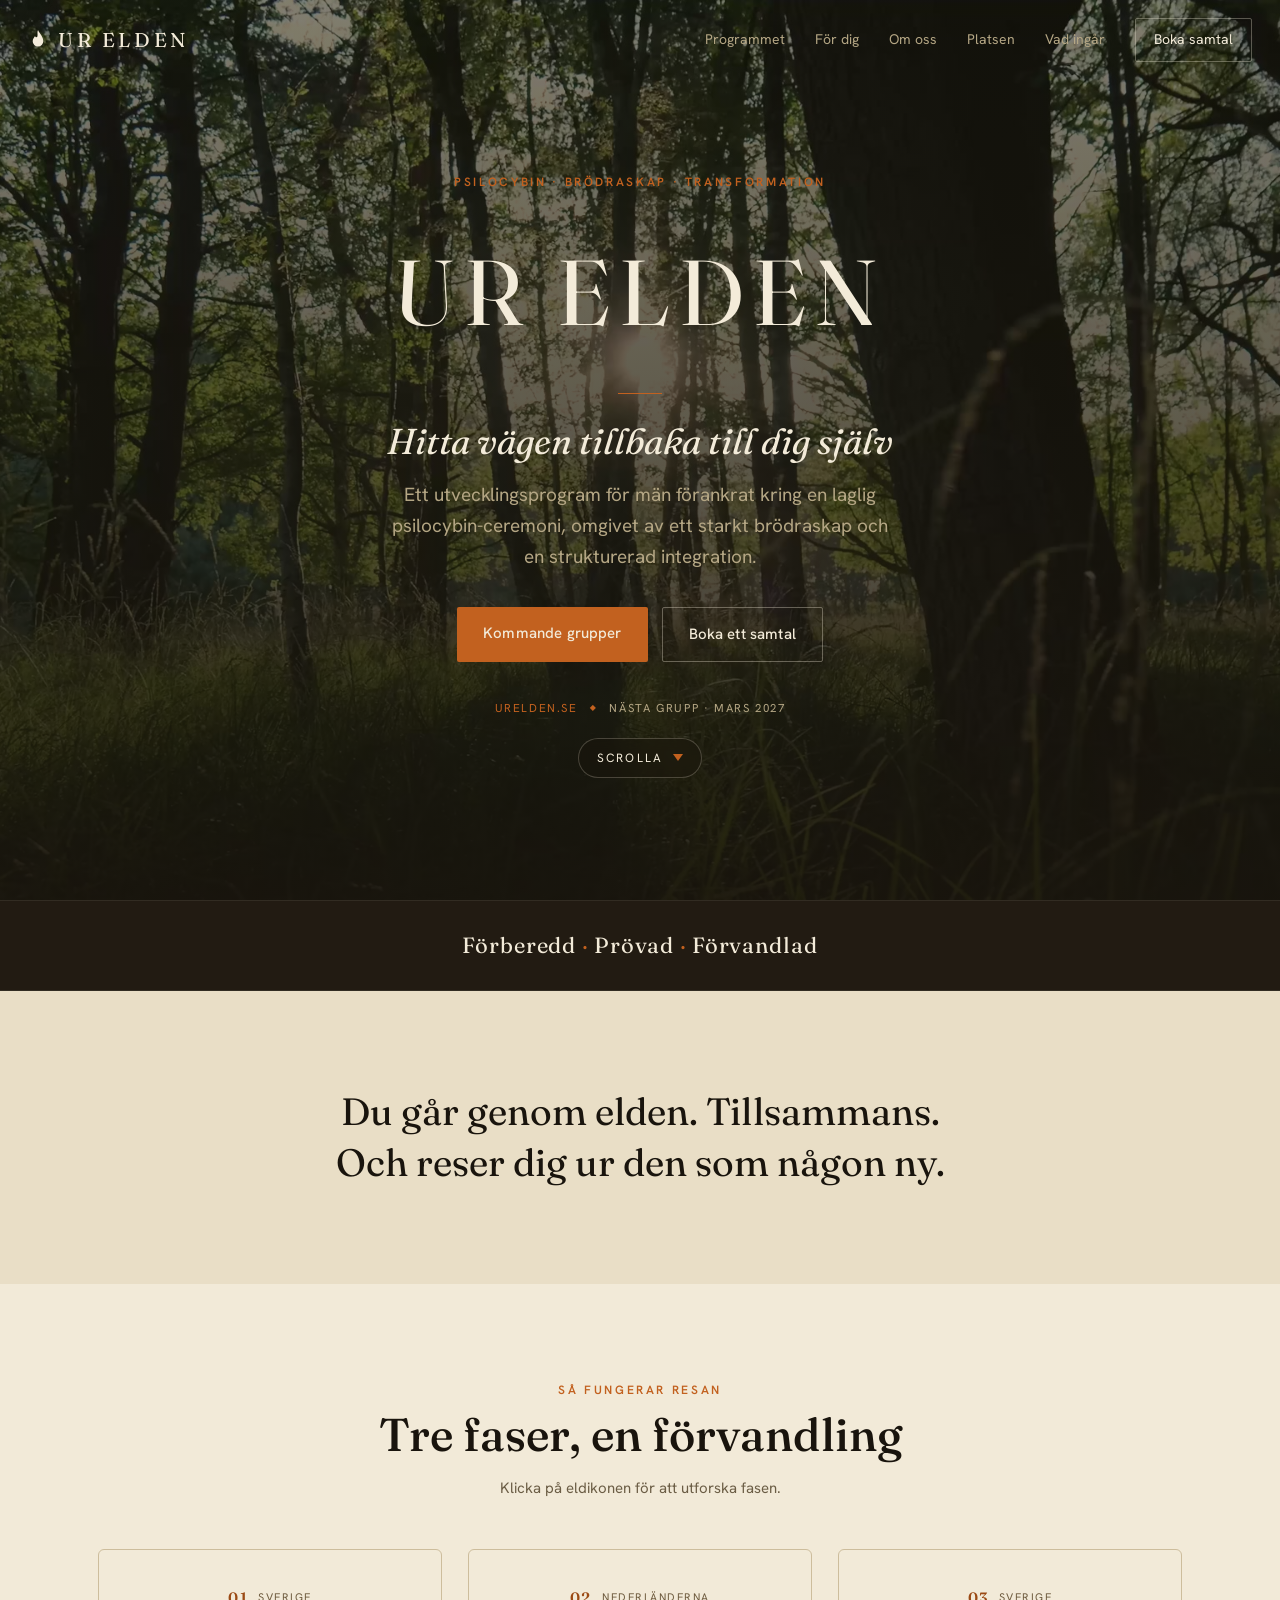
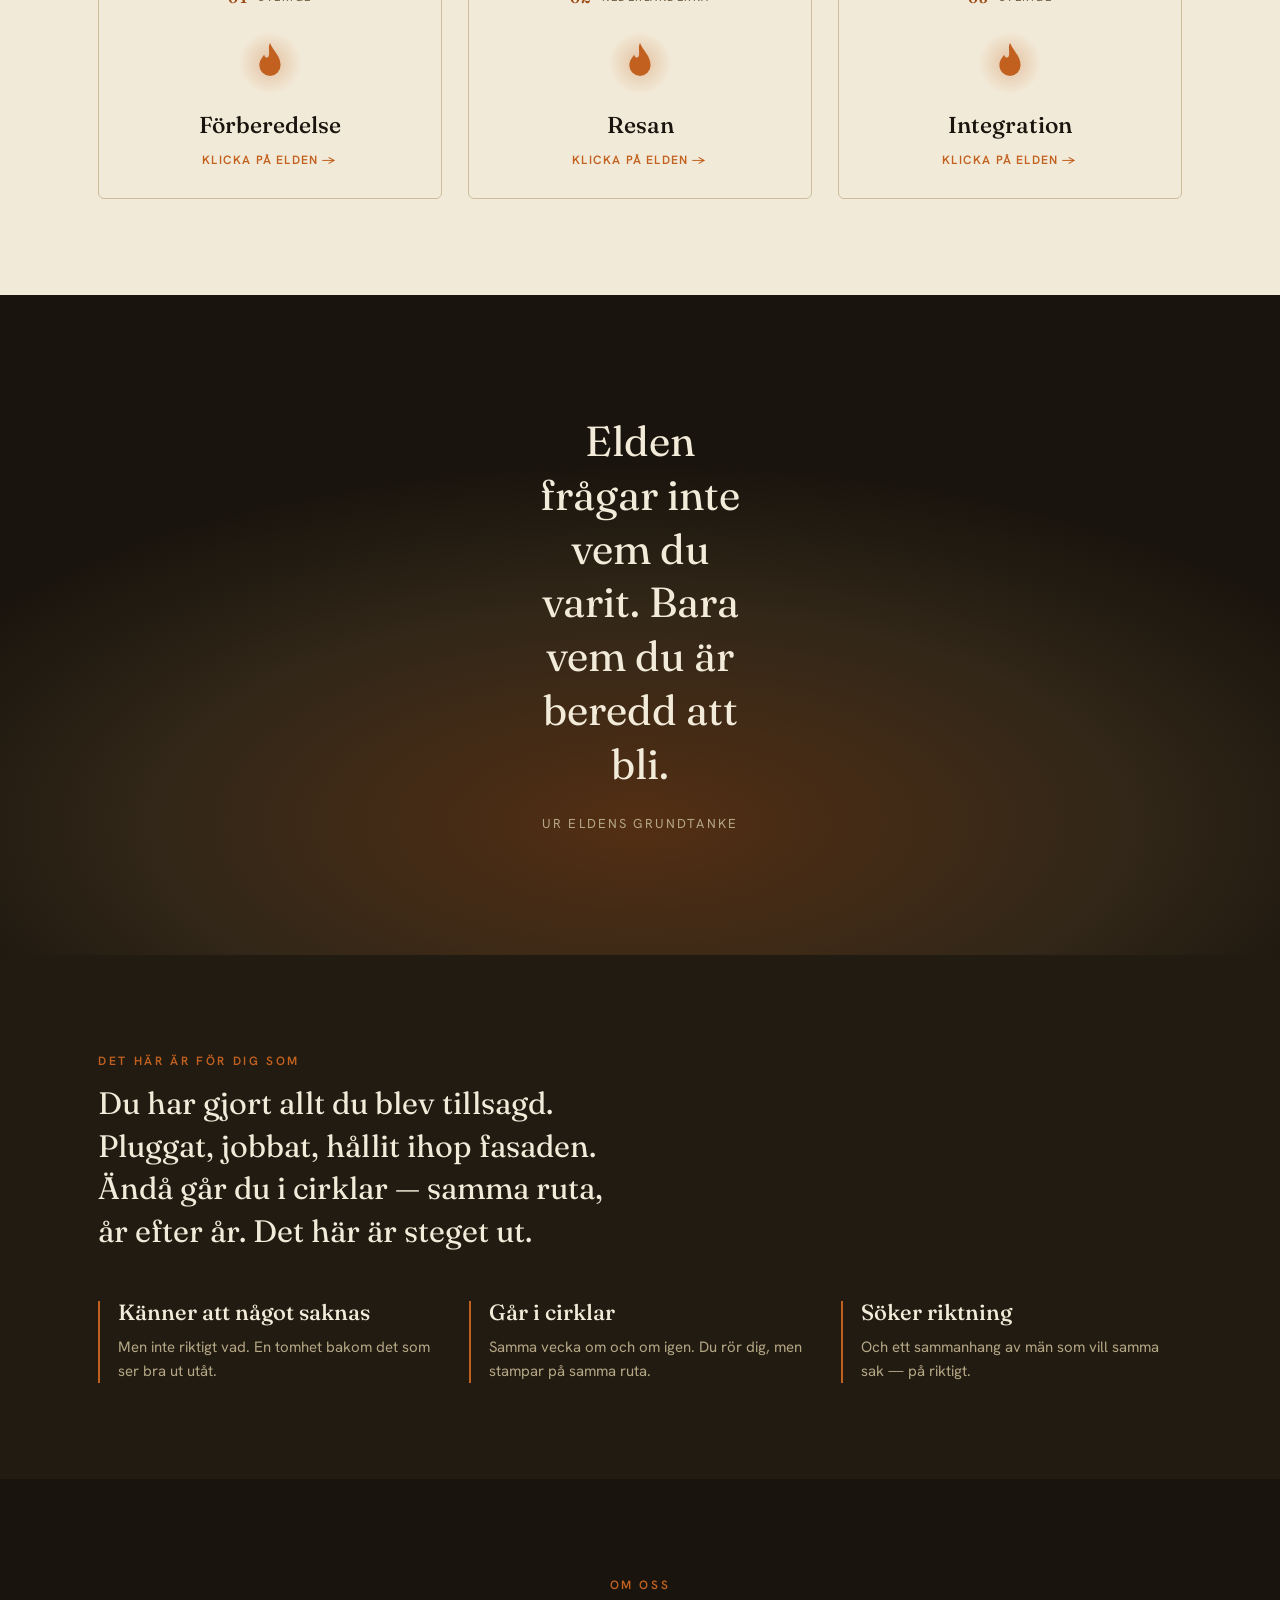
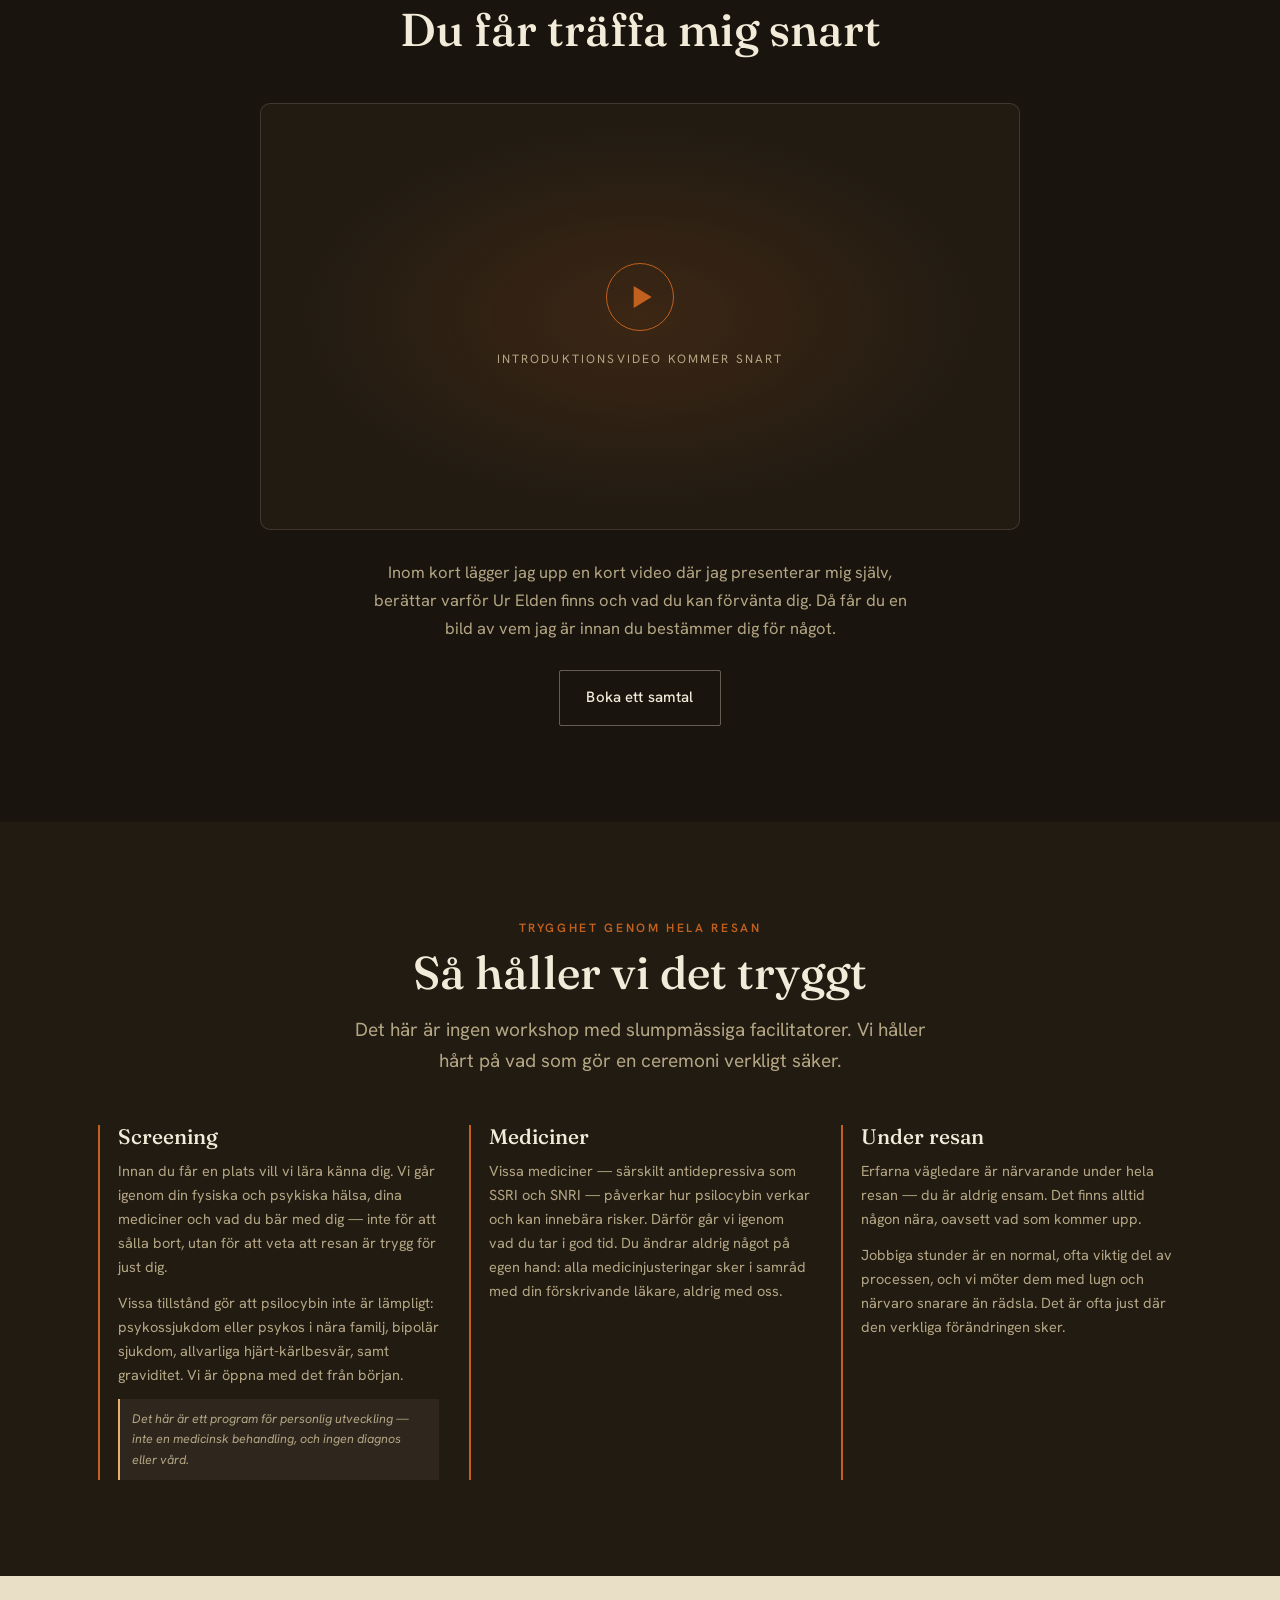
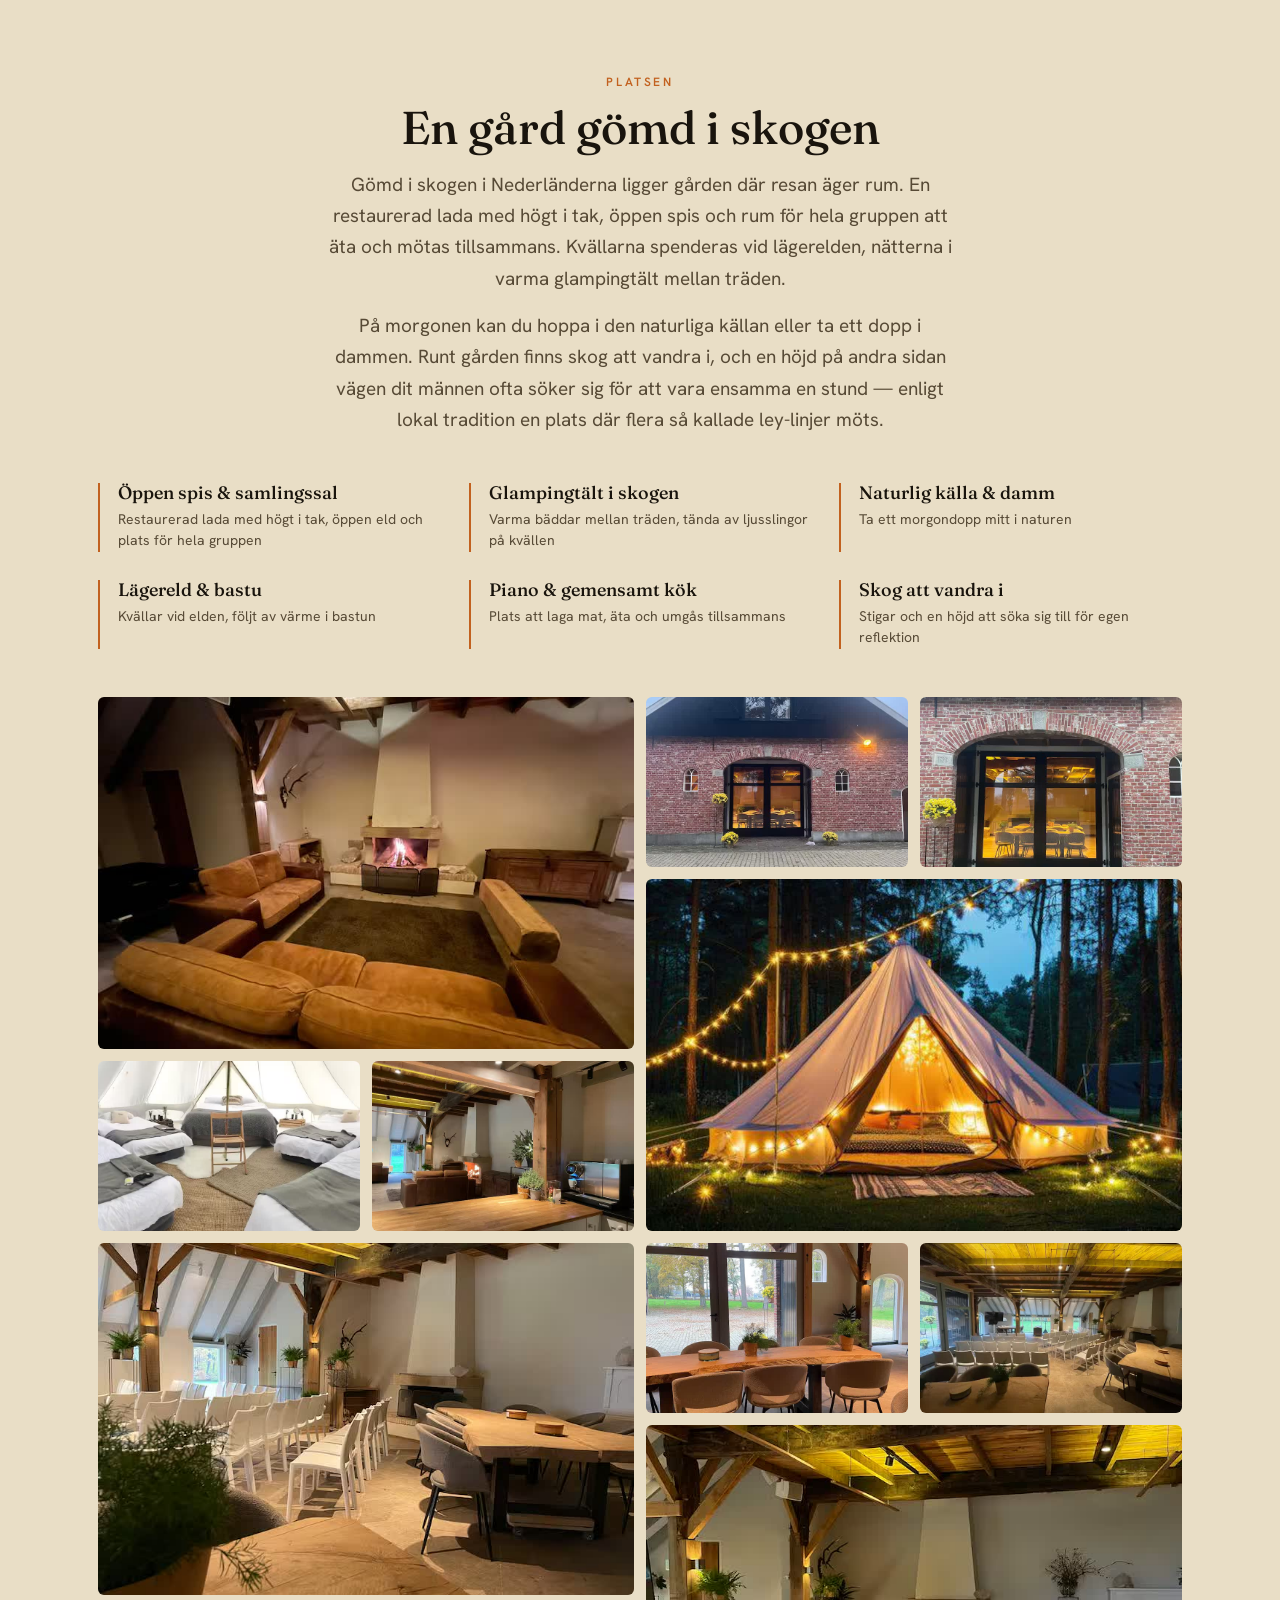
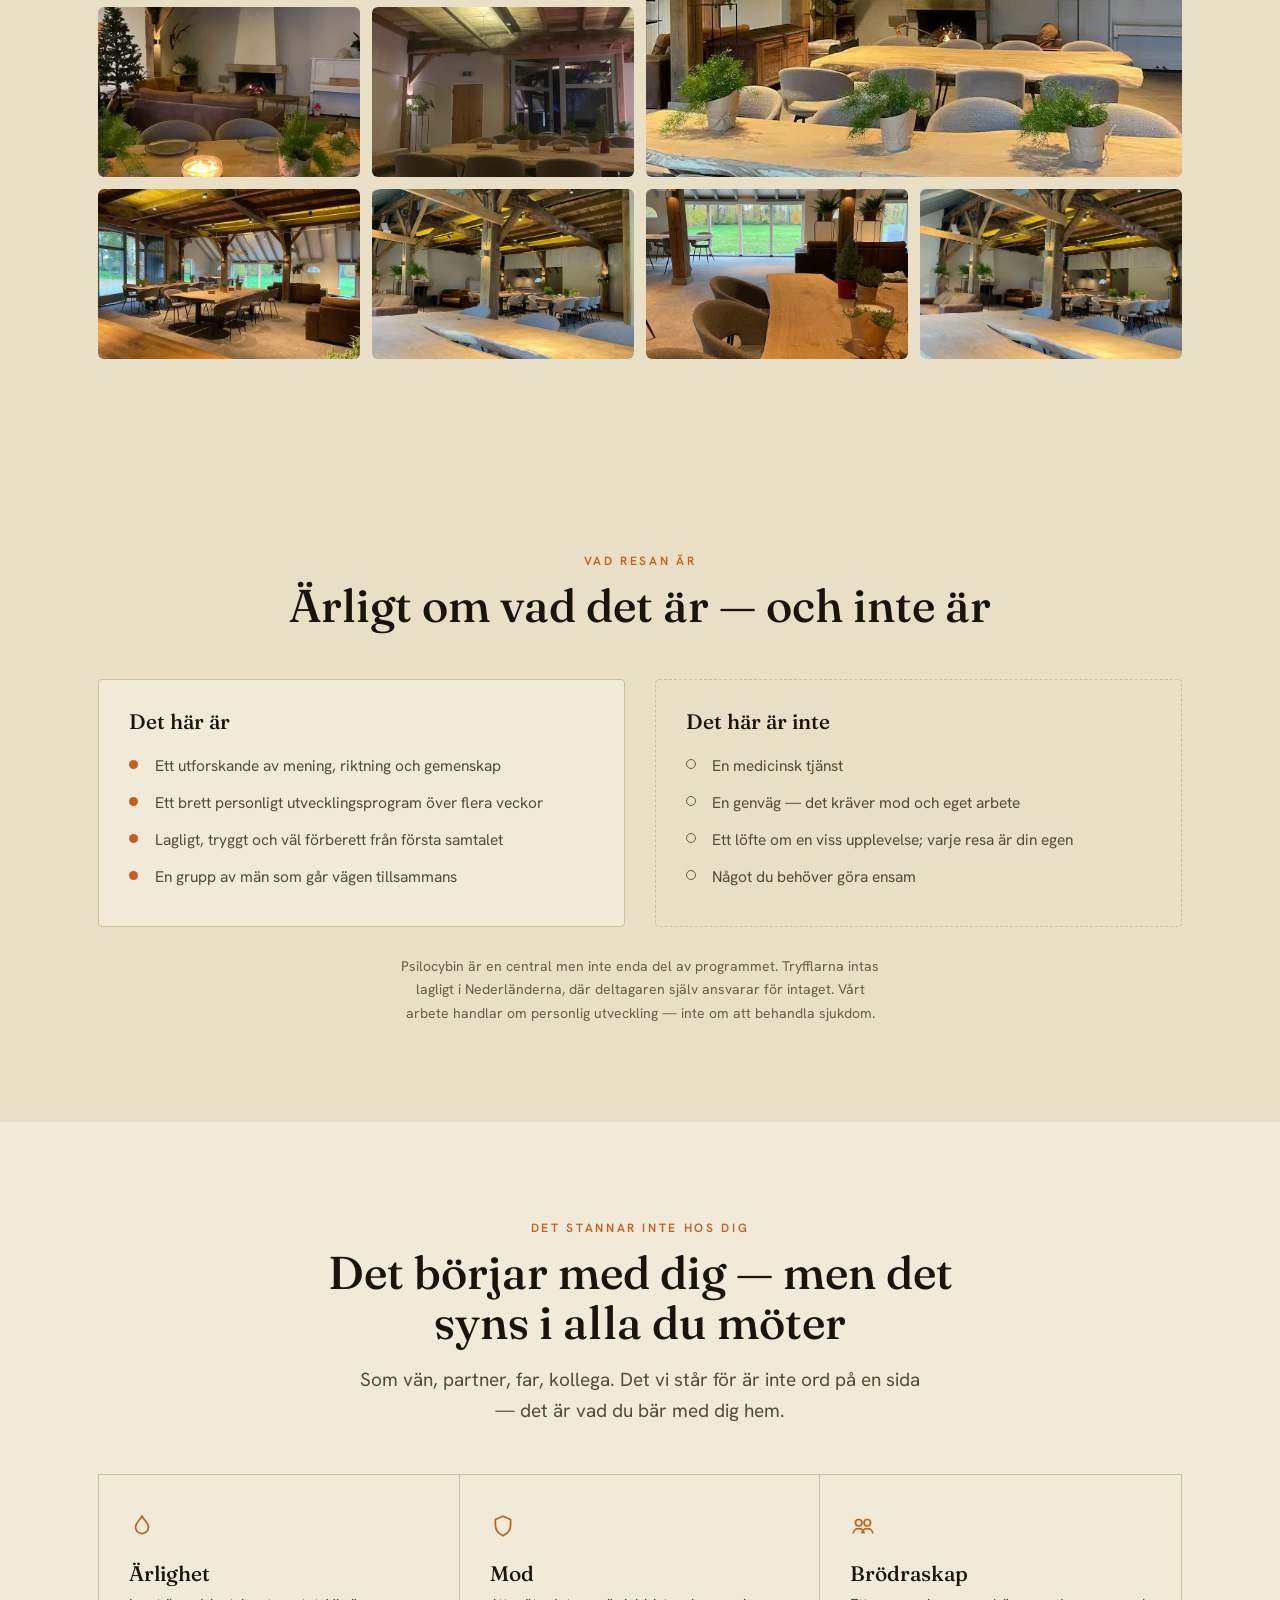
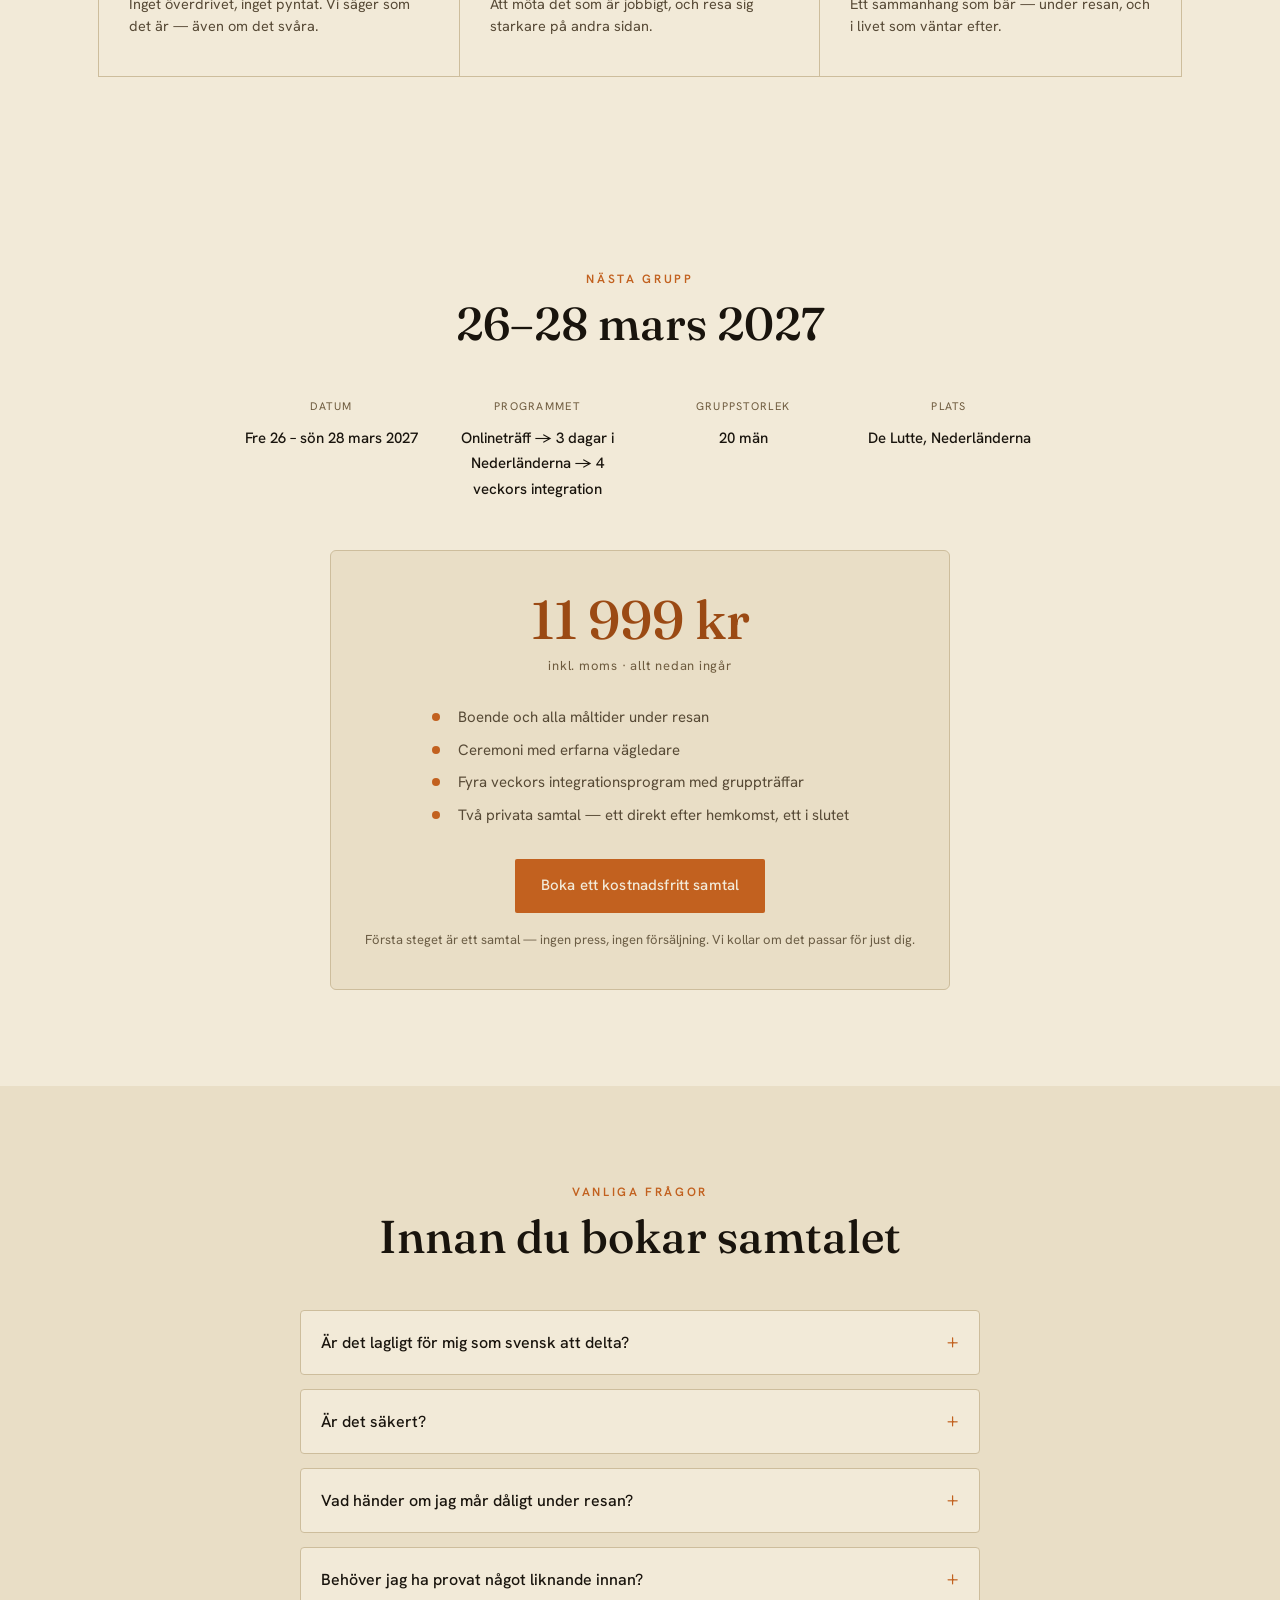
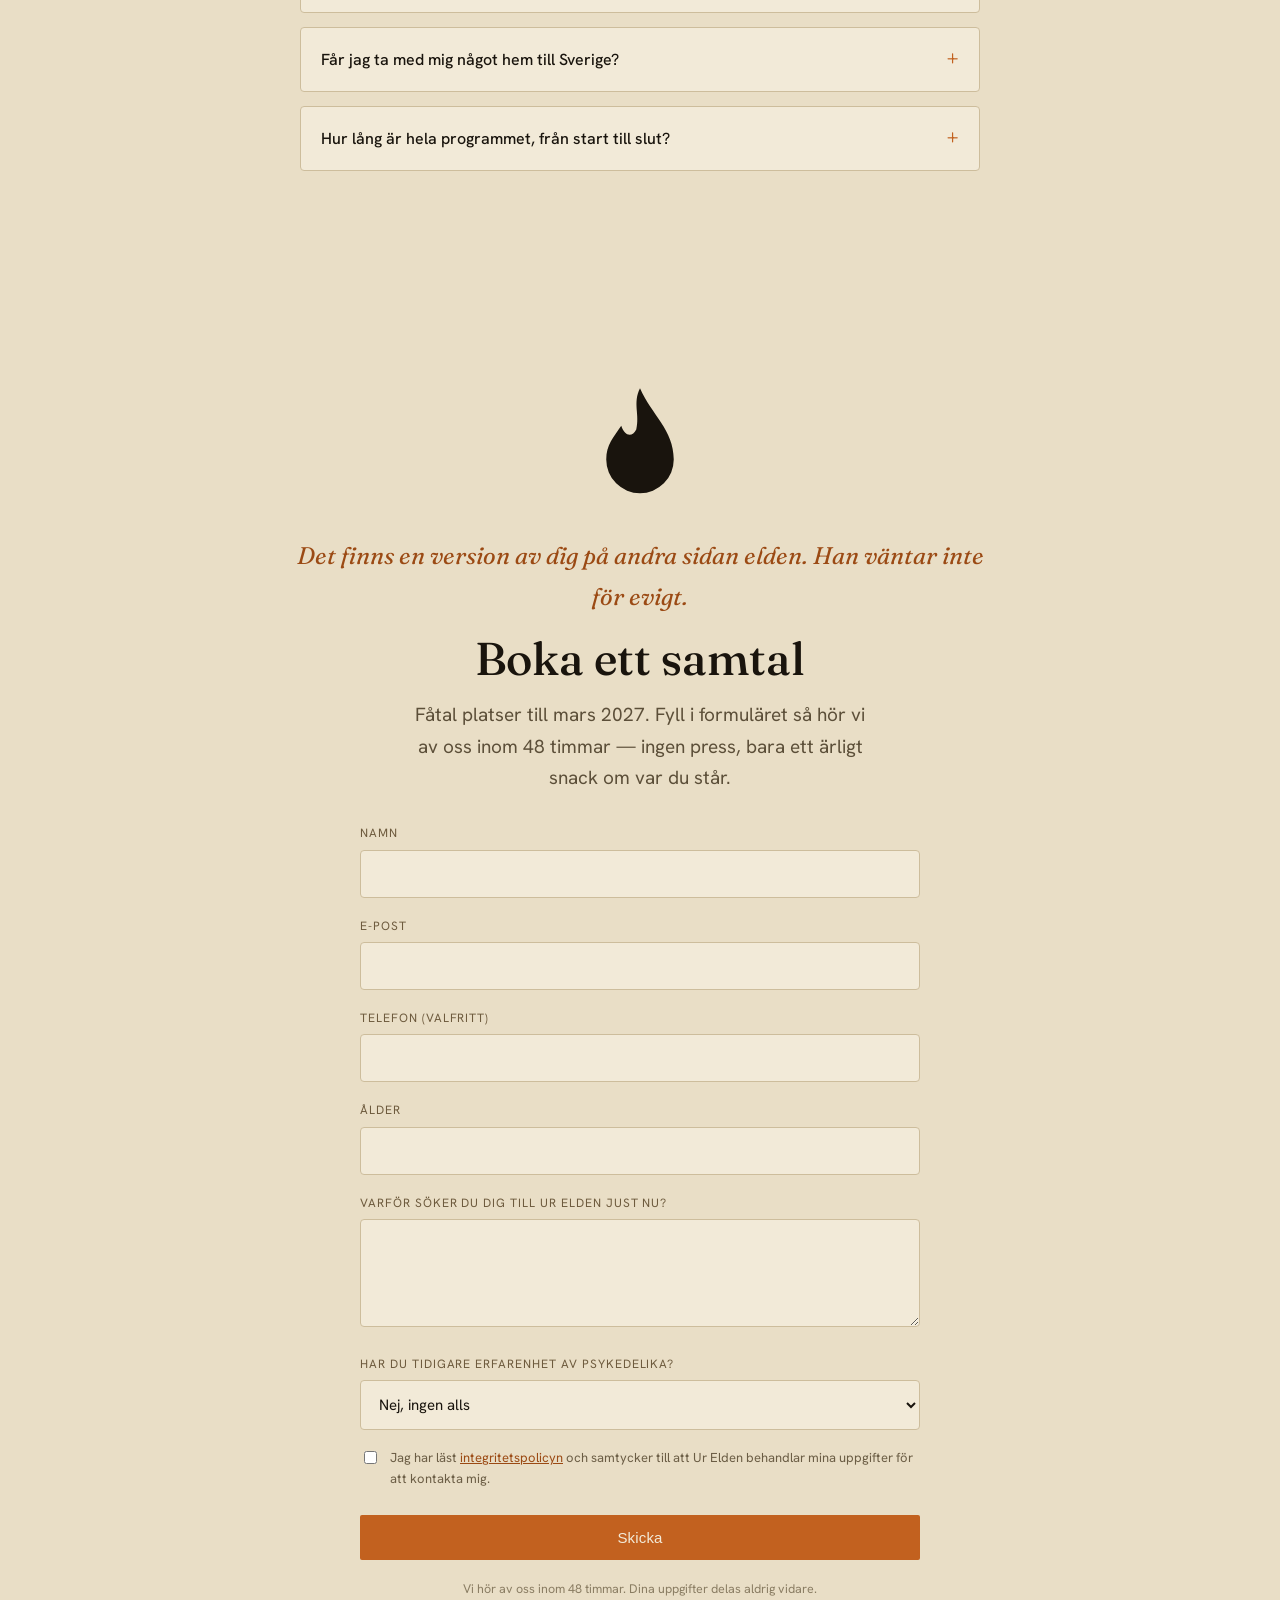
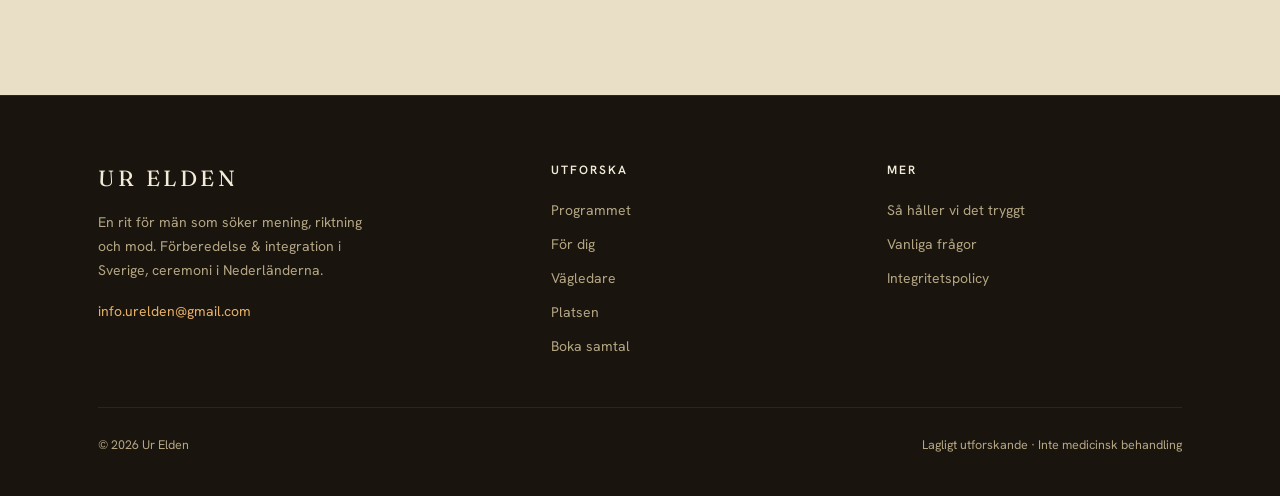
==== index.html @ 22a4b391 "Ta bort exakt vägledarkvot och livsstilskrav (nikotin/koffein/alkohol) från sidan Co-Authored-By: Cl" ====
<!DOCTYPE html>
<html lang="sv">
<head>
  <meta charset="UTF-8">
  <meta name="viewport" content="width=device-width, initial-scale=1">
  <title>Ur Elden — En rit för män som söker riktning</title>
  <meta name="description" content="Ur Elden — ett utvecklingsprogram för män förankrat kring en laglig psilocybin-ceremoni. Omgivet av brödraskap och strukturerad integration.">
  <link rel="icon" type="image/svg+xml" href="assets/favicon.svg">
  <link rel="canonical" href="https://urelden.se/">
  <meta name="theme-color" content="#19140d">
  <meta property="og:type" content="website">
  <meta property="og:title" content="Ur Elden — En rit för män som söker riktning">
  <meta property="og:description" content="Ett utvecklingsprogram för män som söker mening, riktning och mod. Gå genom elden. Res dig ur den.">
  <meta property="og:url" content="https://urelden.se/">
  <meta property="og:locale" content="sv_SE">
  <meta name="twitter:card" content="summary_large_image">
  <meta name="twitter:title" content="Ur Elden — En rit för män som söker riktning">
  <meta name="twitter:description" content="Ett utvecklingsprogram för män som söker mening, riktning och mod. Gå genom elden. Res dig ur den.">
  <link rel="preconnect" href="https://fonts.googleapis.com">
  <link rel="preconnect" href="https://fonts.gstatic.com" crossorigin>
  <link href="https://fonts.googleapis.com/css2?family=Fraunces:opsz,wght@9..144,400;9..144,500;9..144,600&family=Hanken+Grotesk:wght@400;500;600&display=swap" rel="stylesheet">
  <link rel="stylesheet" href="css/style.css?v=8">
  <script type="application/ld+json">
  {
    "@context": "https://schema.org",
    "@type": "FAQPage",
    "mainEntity": [
      {
        "@type": "Question",
        "name": "Är det lagligt för mig som svensk att delta?",
        "acceptedAnswer": { "@type": "Answer", "text": "Ceremonin genomförs i Nederländerna, där psilocybin-tryfflar är lagliga att köpa, inneha och konsumera för vuxna. Förberedelse och integration sker i Sverige, utan några substanser inblandade. Det är ditt ansvar att inte föra med dig tryfflar över gränsen till Sverige." }
      },
      {
        "@type": "Question",
        "name": "Är det säkert?",
        "acceptedAnswer": { "@type": "Answer", "text": "Screening, vägledare på plats och en tydlig struktur genom hela resan. Det finns alltid någon nära." }
      },
      {
        "@type": "Question",
        "name": "Behöver jag ha provat något liknande innan?",
        "acceptedAnswer": { "@type": "Answer", "text": "Nej. De flesta som kommer till oss har ingen tidigare erfarenhet av psilocybin. Förberedelsefasen finns just för att du ska känna dig trygg och redo oavsett var du står idag." }
      },
{
        "@type": "Question",
        "name": "Hur lång är hela programmet?",
        "acceptedAnswer": { "@type": "Answer", "text": "Ni möts först online i grupp innan avresa. Resan är tre dagar i Nederländerna. Efteråt fortsätter integrationen i fyra veckor med en coachande gruppträff varje vecka plus två privata samtal." }
      }
    ]
  }
  </script>
</head>
<body>

<!-- arch glyph reused as brand mark -->
<svg width="0" height="0" style="position:absolute" aria-hidden="true">
  <symbol id="arch" viewBox="0 0 34 40">
    <path d="M17 3c3 7 9 11 9 19a9 9 0 0 1-18 0c0-4 2-6 4-9 1 3 3 3 4 1 1-4-1-7 1-11Z" fill="currentColor"/>
  </symbol>
</svg>

<nav class="nav" id="nav">
  <a class="brand" href="#top"><svg><use href="#arch"/></svg>UR ELDEN</a>
  <div class="nav-links">
    <a href="#resan">Programmet</a>
    <a href="#foryou">För dig</a>
    <a href="#vagledare">Om oss</a>
    <a href="#plats">Platsen</a>
    <a href="#om">Vad ingår</a>
    <a class="nav-cta" href="#boka">Boka samtal</a>
  </div>
  <button class="menu-btn" aria-label="Meny">≡</button>
</nav>

<header class="hero hero--video" id="top">
  <video class="hero-video" autoplay muted loop playsinline preload="auto" poster="assets/hero-bg-poster.jpg">
    <source src="assets/hero-bg-reversed.mp4" type="video/mp4">
  </video>
  <div class="hero-video-overlay"></div>

  <div class="wrap hero-center reveal in">
    <p class="eyebrow">Psilocybin · Brödraskap · Transformation</p>
    <div class="hero-wordmark">
      <div class="emblem-name">UR ELDEN</div>
      <div class="emblem-rule"></div>
    </div>
    <h1>Hitta vägen tillbaka till dig själv</h1>
    <p class="lead">Ett utvecklingsprogram för män förankrat kring en laglig psilocybin-ceremoni, omgivet av ett starkt brödraskap och en strukturerad integration.</p>
    <div class="hero-cta">
      <a class="btn btn--primary" href="#grupper">Kommande grupper</a>
      <a class="btn btn--ghost" href="#boka">Boka ett samtal</a>
    </div>

    <div class="hero-foot">
      <div class="hero-meta">
        <span class="hero-meta-brand">urelden.se</span>
        <span class="dot">◆</span>
        <span>Nästa grupp · mars 2027</span>
      </div>
      <div class="scrollcue">scrolla</div>
    </div>
  </div>
</header>

<div class="strip">
  <div class="wrap strip-in">
    <p class="words">Förberedd <span>·</span> Prövad <span>·</span> Förvandlad</p>
  </div>
</div>

<section class="band band--sand manifesto">
  <div class="wrap reveal">
    <p>Du går genom elden. Tillsammans. Och reser dig ur den som någon ny.</p>
  </div>
</section>

<section class="band band--paper" id="resan">
  <div class="wrap">
    <div class="center reveal">
      <p class="eyebrow">Så fungerar resan</p>
      <h2 style="margin-top:10px">Tre faser, en förvandling</h2>
      <p style="font-size:15px;color:#6b5d45;margin-top:var(--sp-lead)">Klicka på eldikonen för att utforska fasen.</p>
    </div>
    <div class="phases">
      <button class="phase reveal" onclick="openWorld(1)" aria-label="Öppna fas 1: Förberedelse">
        <span class="phase-meta"><span class="num">01</span><span class="place">Sverige</span></span>
        <span class="phase-flame"><svg class="arch-ico"><use href="#arch"/></svg></span>
        <h3>Förberedelse</h3>
        <span class="phase-cta">Klicka på elden →</span>
      </button>
      <button class="phase reveal" onclick="openWorld(2)" aria-label="Öppna fas 2: Resan">
        <span class="phase-meta"><span class="num">02</span><span class="place">Nederländerna</span></span>
        <span class="phase-flame"><svg class="arch-ico"><use href="#arch"/></svg></span>
        <h3>Resan</h3>
        <span class="phase-cta">Klicka på elden →</span>
      </button>
      <button class="phase reveal" onclick="openWorld(3)" aria-label="Öppna fas 3: Integration">
        <span class="phase-meta"><span class="num">03</span><span class="place">Sverige</span></span>
        <span class="phase-flame"><svg class="arch-ico"><use href="#arch"/></svg></span>
        <h3>Integration</h3>
        <span class="phase-cta">Klicka på elden →</span>
      </button>
    </div>
  </div>
</section>

<section class="quote-band">
  <div class="wrap reveal">
    <blockquote>
      <p>Elden frågar inte vem du varit. Bara vem du är beredd att bli.</p>
      <cite>Ur Eldens grundtanke</cite>
    </blockquote>
  </div>
</section>

<section class="band band--ink2" id="foryou">
  <div class="wrap">
    <p class="eyebrow reveal">Det här är för dig som</p>
    <p class="reveal" style="font-family:var(--display);font-size:clamp(22px,2.8vw,31px);line-height:1.38;color:var(--cream);max-width:26ch;margin:var(--sp-eyebrow) 0 0">Du har gjort allt du blev tillsagd. Pluggat, jobbat, hållit ihop fasaden. Ändå går du i cirklar — samma ruta, år efter år. Det här är steget ut.</p>
    <div class="foryou">
      <div class="item reveal">
        <h3>Känner att något saknas</h3>
        <p>Men inte riktigt vad. En tomhet bakom det som ser bra ut utåt.</p>
      </div>
      <div class="item reveal">
        <h3>Går i cirklar</h3>
        <p>Samma vecka om och om igen. Du rör dig, men stampar på samma ruta.</p>
      </div>
      <div class="item reveal">
        <h3>Söker riktning</h3>
        <p>Och ett sammanhang av män som vill samma sak — på riktigt.</p>
      </div>
    </div>
  </div>
</section>

<section class="band band--dark" id="vagledare">
  <div class="wrap">
    <div class="center reveal">
      <p class="eyebrow">Om oss</p>
      <h2 style="margin-top:10px;color:var(--cream)">Du får träffa mig snart</h2>
    </div>

    <div class="reveal about-video" role="img" aria-label="Introduktionsvideo kommer snart">
      <span class="about-video-play" aria-hidden="true"></span>
      <span class="about-video-label">Introduktionsvideo kommer snart</span>
    </div>

    <p class="reveal" style="font-size:16.5px;line-height:1.7;color:var(--cream-mut);margin-top:28px;max-width:560px;text-align:center;margin-left:auto;margin-right:auto">Inom kort lägger jag upp en kort video där jag presenterar mig själv, berättar varför Ur Elden finns och vad du kan förvänta dig. Då får du en bild av vem jag är innan du bestämmer dig för något.</p>
    <div class="center reveal" style="margin-top:28px">
      <a class="btn btn--ghost" href="#boka">Boka ett samtal</a>
    </div>
  </div>
</section>

<section class="band band--ink2" id="trygghet">
  <div class="wrap">
    <div class="center reveal">
      <p class="eyebrow">Trygghet genom hela resan</p>
      <h2 style="margin-top:10px;color:var(--cream)">Så håller vi det tryggt</h2>
      <p class="lead" style="color:var(--cream-mut);max-width:52ch;margin:16px auto 0">Det här är ingen workshop med slumpmässiga facilitatorer. Vi håller hårt på vad som gör en ceremoni verkligt säker.</p>
    </div>

    <div class="safe-grid">

      <div class="safe reveal">
        <h3>Screening</h3>
        <p>Innan du får en plats vill vi lära känna dig. Vi går igenom din fysiska och psykiska hälsa, dina mediciner och vad du bär med dig — inte för att sålla bort, utan för att veta att resan är trygg för just dig.</p>
        <p>Vissa tillstånd gör att psilocybin inte är lämpligt: psykossjukdom eller psykos i nära familj, bipolär sjukdom, allvarliga hjärt-kärlbesvär, samt graviditet. Vi är öppna med det från början.</p>
        <p class="legal-note">Det här är ett program för personlig utveckling — inte en medicinsk behandling, och ingen diagnos eller vård.</p>
      </div>

      <div class="safe reveal">
        <h3>Mediciner</h3>
        <p>Vissa mediciner — särskilt antidepressiva som SSRI och SNRI — påverkar hur psilocybin verkar och kan innebära risker. Därför går vi igenom vad du tar i god tid. Du ändrar aldrig något på egen hand: alla medicinjusteringar sker i samråd med din förskrivande läkare, aldrig med oss.</p>
      </div>

      <div class="safe reveal">
        <h3>Under resan</h3>
        <p>Erfarna vägledare är närvarande under hela resan — du är aldrig ensam. Det finns alltid någon nära, oavsett vad som kommer upp.</p>
        <p>Jobbiga stunder är en normal, ofta viktig del av processen, och vi möter dem med lugn och närvaro snarare än rädsla. Det är ofta just där den verkliga förändringen sker.</p>
      </div>

    </div>
  </div>
</section>

<section class="band band--sand" id="plats">
  <div class="wrap">
    <div class="center reveal">
      <p class="eyebrow">Platsen</p>
      <h2 style="margin-top:10px">En gård gömd i skogen</h2>
      <p class="lead" style="color:#574a36;max-width:58ch;margin:16px auto 0">Gömd i skogen i Nederländerna ligger gården där resan äger rum. En restaurerad lada med högt i tak, öppen spis och rum för hela gruppen att äta och mötas tillsammans. Kvällarna spenderas vid lägerelden, nätterna i varma glampingtält mellan träden.</p>
      <p class="lead" style="color:#574a36;max-width:58ch;margin:16px auto 0">På morgonen kan du hoppa i den naturliga källan eller ta ett dopp i dammen. Runt gården finns skog att vandra i, och en höjd på andra sidan vägen dit männen ofta söker sig för att vara ensamma en stund — enligt lokal tradition en plats där flera så kallade ley-linjer möts.</p>
    </div>

    <div class="venue-feats reveal">
      <div class="venue-feat">
        <h3>Öppen spis &amp; samlingssal</h3>
        <p>Restaurerad lada med högt i tak, öppen eld och plats för hela gruppen</p>
      </div>
      <div class="venue-feat">
        <h3>Glampingtält i skogen</h3>
        <p>Varma bäddar mellan träden, tända av ljusslingor på kvällen</p>
      </div>
      <div class="venue-feat">
        <h3>Naturlig källa &amp; damm</h3>
        <p>Ta ett morgondopp mitt i naturen</p>
      </div>
      <div class="venue-feat">
        <h3>Lägereld &amp; bastu</h3>
        <p>Kvällar vid elden, följt av värme i bastun</p>
      </div>
      <div class="venue-feat">
        <h3>Piano &amp; gemensamt kök</h3>
        <p>Plats att laga mat, äta och umgås tillsammans</p>
      </div>
      <div class="venue-feat">
        <h3>Skog att vandra i</h3>
        <p>Stigar och en höjd att söka sig till för egen reflektion</p>
      </div>
    </div>

    <div class="gallery-grid bento reveal">
      <div class="gallery-item" data-src="assets/venue/venue-12.jpg" data-alt="Öppen spis och sittgrupp">
        <img src="assets/venue/venue-12.jpg" alt="Öppen spis och sittgrupp" loading="lazy">
      </div>
      <div class="gallery-item" data-src="assets/venue/venue-2.jpg" data-alt="Gårdens fasad i tegel, kvällsljus">
        <img src="assets/venue/venue-2.jpg" alt="Gårdens fasad i tegel, kvällsljus" loading="lazy">
      </div>
      <div class="gallery-item" data-src="assets/venue/venue-6.jpg" data-alt="Gårdens entré med öppna dörrar">
        <img src="assets/venue/venue-6.jpg" alt="Gårdens entré med öppna dörrar" loading="lazy">
      </div>
      <div class="gallery-item" data-src="assets/venue/venue-5.jpg" data-alt="Glampingtält tänt på kvällen i skogen">
        <img src="assets/venue/venue-5.jpg" alt="Glampingtält tänt på kvällen i skogen" loading="lazy">
      </div>
      <div class="gallery-item" data-src="assets/venue/venue-4.jpg" data-alt="Interiör i glampingtält med bäddar">
        <img src="assets/venue/venue-4.jpg" alt="Interiör i glampingtält med bäddar" loading="lazy">
      </div>
      <div class="gallery-item" data-src="assets/venue/venue-8.jpg" data-alt="Köket i salen">
        <img src="assets/venue/venue-8.jpg" alt="Köket i salen" loading="lazy">
      </div>
      <div class="gallery-item" data-src="assets/venue/venue-1.jpg" data-alt="Samlingssalen med sittplatser och matbord">
        <img src="assets/venue/venue-1.jpg" alt="Samlingssalen med sittplatser och matbord" loading="lazy">
      </div>
      <div class="gallery-item" data-src="assets/venue/venue-3.jpg" data-alt="Matplats med utsikt över gården">
        <img src="assets/venue/venue-3.jpg" alt="Matplats med utsikt över gården" loading="lazy">
      </div>
      <div class="gallery-item" data-src="assets/venue/venue-7.jpg" data-alt="Salen med sittplatser och tak i trä">
        <img src="assets/venue/venue-7.jpg" alt="Salen med sittplatser och tak i trä" loading="lazy">
      </div>
      <div class="gallery-item" data-src="assets/venue/venue-9.jpg" data-alt="Matbord dukat i salen, kvällsljus">
        <img src="assets/venue/venue-9.jpg" alt="Matbord dukat i salen, kvällsljus" loading="lazy">
      </div>
      <div class="gallery-item" data-src="assets/venue/venue-15.jpg" data-alt="Dukat bord vid brasan på kvällen">
        <img src="assets/venue/venue-15.jpg" alt="Dukat bord vid brasan på kvällen" loading="lazy">
      </div>
      <div class="gallery-item" data-src="assets/venue/venue-11.jpg" data-alt="Sal kvällstid">
        <img src="assets/venue/venue-11.jpg" alt="Sal kvällstid" loading="lazy">
      </div>
      <div class="gallery-item" data-src="assets/venue/venue-10.jpg" data-alt="Sal med matbord i dagsljus">
        <img src="assets/venue/venue-10.jpg" alt="Sal med matbord i dagsljus" loading="lazy">
      </div>
      <div class="gallery-item" data-src="assets/venue/venue-13.jpg" data-alt="Vy över salen med bord och öppen spis">
        <img src="assets/venue/venue-13.jpg" alt="Vy över salen med bord och öppen spis" loading="lazy">
      </div>
      <div class="gallery-item" data-src="assets/venue/venue-14.jpg" data-alt="Matbord med utsikt över gräsmatta">
        <img src="assets/venue/venue-14.jpg" alt="Matbord med utsikt över gräsmatta" loading="lazy">
      </div>
      <div class="gallery-item" data-src="assets/venue/venue-16.jpg" data-alt="Vy över sal och loungeyta">
        <img src="assets/venue/venue-16.jpg" alt="Vy över sal och loungeyta" loading="lazy">
      </div>
    </div>

    <div class="lightbox" id="lightbox">
      <div class="lightbox-overlay"></div>
      <div class="lightbox-content">
        <button class="lightbox-close" aria-label="Stäng galleriet">&times;</button>
        <button class="lightbox-prev" aria-label="Föregående bild">‹</button>
        <img class="lightbox-img" src="" alt="">
        <button class="lightbox-next" aria-label="Nästa bild">›</button>
        <div class="lightbox-counter"></div>
      </div>
    </div>
  </div>
</section>

<section class="band band--sand" id="om">
  <div class="wrap">
    <div class="center reveal">
      <p class="eyebrow">Vad resan är</p>
      <h2 style="margin-top:10px">Ärligt om vad det är — och inte är</h2>
    </div>
    <div class="twocol">
      <div class="card reveal">
        <h3>Det här är</h3>
        <ul>
          <li>Ett utforskande av mening, riktning och gemenskap</li>
          <li>Ett brett personligt utvecklingsprogram över flera veckor</li>
          <li>Lagligt, tryggt och väl förberett från första samtalet</li>
          <li>En grupp av män som går vägen tillsammans</li>
        </ul>
      </div>
      <div class="card alt reveal">
        <h3>Det här är inte</h3>
        <ul>
          <li>En medicinsk tjänst</li>
          <li>En genväg — det kräver mod och eget arbete</li>
          <li>Ett löfte om en viss upplevelse; varje resa är din egen</li>
          <li>Något du behöver göra ensam</li>
        </ul>
      </div>
    </div>
    <p class="note">Psilocybin är en central men inte enda del av programmet. Tryfflarna intas lagligt i Nederländerna, där deltagaren själv ansvarar för intaget. Vårt arbete handlar om personlig utveckling — inte om att behandla sjukdom.</p>
  </div>
</section>

<section class="band band--paper">
  <div class="wrap">
    <div class="center reveal">
      <p class="eyebrow">Det stannar inte hos dig</p>
      <h2 style="margin-top:10px">Det börjar med dig — men det syns i alla du möter</h2>
      <p class="lead" style="color:#574a36;max-width:52ch;margin:16px auto 0">Som vän, partner, far, kollega. Det vi står för är inte ord på en sida — det är vad du bär med dig hem.</p>
    </div>
    <div class="values">
      <div class="value reveal">
        <svg viewBox="0 0 24 24" fill="none" stroke="currentColor" stroke-width="1.6"><path d="M12 3C9 8 6 9 6 13a6 6 0 0 0 12 0c0-4-3-5-6-10Z"/></svg>
        <h3>Ärlighet</h3>
        <p>Inget överdrivet, inget pyntat. Vi säger som det är — även om det svåra.</p>
      </div>
      <div class="value reveal">
        <svg viewBox="0 0 24 24" fill="none" stroke="currentColor" stroke-width="1.6"><path d="M12 3l7 3v5c0 5-3 8-7 10-4-2-7-5-7-10V6Z"/></svg>
        <h3>Mod</h3>
        <p>Att möta det som är jobbigt, och resa sig starkare på andra sidan.</p>
      </div>
      <div class="value reveal">
        <svg viewBox="0 0 24 24" fill="none" stroke="currentColor" stroke-width="1.6"><circle cx="8" cy="9" r="3"/><circle cx="16" cy="9" r="3"/><path d="M3 19c0-3 2.5-4.5 5-4.5S13 16 13 19M11 19c0-3 2.5-4.5 5-4.5S21 16 21 19"/></svg>
        <h3>Brödraskap</h3>
        <p>Ett sammanhang som bär — under resan, och i livet som väntar efter.</p>
      </div>
    </div>
  </div>
</section>

<section class="band band--paper" id="grupper">
  <div class="wrap">
    <div class="center reveal">
      <p class="eyebrow">Nästa grupp</p>
      <h2 style="margin-top:10px">26–28 mars 2027</h2>
    </div>

    <!-- Praktisk info -->
    <div style="display:grid;grid-template-columns:repeat(auto-fit,minmax(160px,1fr));gap:24px;margin-top:var(--sp-content);max-width:800px;margin-left:auto;margin-right:auto;text-align:center">
      <div>
        <p style="font-size:11px;letter-spacing:.12em;text-transform:uppercase;color:var(--stone);margin-bottom:10px">Datum</p>
        <p style="font-weight:500;font-size:15px">Fre 26 – sön 28 mars 2027</p>
      </div>
      <div>
        <p style="font-size:11px;letter-spacing:.12em;text-transform:uppercase;color:var(--stone);margin-bottom:10px">Programmet</p>
        <p style="font-weight:500;font-size:15px">Onlineträff → 3 dagar i Nederländerna → 4 veckors integration</p>
      </div>
      <div>
        <p style="font-size:11px;letter-spacing:.12em;text-transform:uppercase;color:var(--stone);margin-bottom:10px">Gruppstorlek</p>
        <p style="font-weight:500;font-size:15px">20 män</p>
      </div>
      <div>
        <p style="font-size:11px;letter-spacing:.12em;text-transform:uppercase;color:var(--stone);margin-bottom:10px">Plats</p>
        <p style="font-weight:500;font-size:15px">De Lutte, Nederländerna</p>
      </div>
    </div>

    <!-- Priskort -->
    <div class="price-card reveal">
      <p class="price">11 999 kr</p>
      <p class="price-sub">inkl. moms · allt nedan ingår</p>
      <ul>
        <li>Boende och alla måltider under resan</li>
        <li>Ceremoni med erfarna vägledare</li>
        <li>Fyra veckors integrationsprogram med gruppträffar</li>
        <li>Två privata samtal — ett direkt efter hemkomst, ett i slutet</li>
      </ul>
      <div>
        <a class="btn btn--primary" href="#boka">Boka ett kostnadsfritt samtal</a>
      </div>
      <p class="assure">Första steget är ett samtal — ingen press, ingen försäljning. Vi kollar om det passar för just dig.</p>
    </div>
  </div>
</section>

<!-- TODO: Aktivera testimonial-sektionen när riktiga citat från deltagare finns.
<section class="band band--ink2" id="testimonials">
  <div class="wrap">
    <div class="center reveal">
      <p class="eyebrow">Från tidigare deltagare</p>
      <h2 style="margin-top:10px;color:var(--cream)">Vad sägde de?</h2>
    </div>
    <div style="display:grid;grid-template-columns:repeat(auto-fit,minmax(280px,1fr));gap:30px;margin-top:var(--sp-content);max-width:900px;margin-left:auto;margin-right:auto">
      <div class="reveal" style="background:rgba(243,235,217,.08);padding:28px;border-radius:4px;border-left:3px solid var(--ember)">
        <p style="font-size:15px;line-height:1.7;color:var(--cream);font-style:italic;margin-bottom:16px">"Citat"</p>
        <p style="font-size:13px;color:var(--cream-mut);letter-spacing:.04em;text-transform:uppercase">Namn, ålder, stad</p>
      </div>
    </div>
  </div>
</section>
-->

<section class="band band--sand" id="faq">
  <div class="wrap">
    <div class="center reveal">
      <p class="eyebrow">Vanliga frågor</p>
      <h2 style="margin-top:10px">Innan du bokar samtalet</h2>
    </div>
    <div class="faq-list">
      <details class="faq-item">
        <summary>Är det lagligt för mig som svensk att delta?</summary>
        <div class="faq-a">
          <p>Ceremonin genomförs i Nederländerna, där psilocybin-tryfflar är lagliga att köpa, inneha och konsumera för vuxna. Förberedelse och integration sker i Sverige, utan några substanser inblandade. Det är ditt ansvar att inte föra med dig tryfflar över gränsen till Sverige.</p>
        </div>
      </details>

      <details class="faq-item">
        <summary>Är det säkert?</summary>
        <div class="faq-a">
          <p>Screening, vägledare på plats och en tydlig struktur genom hela resan — läs mer under <a href="#trygghet">Så håller vi det tryggt</a>.</p>
        </div>
      </details>

      <details class="faq-item">
        <summary>Vad händer om jag mår dåligt under resan?</summary>
        <div class="faq-a">
          <p>Du är aldrig ensam. Läs mer under <a href="#trygghet">Så håller vi det tryggt</a>.</p>
        </div>
      </details>

      <details class="faq-item">
        <summary>Behöver jag ha provat något liknande innan?</summary>
        <div class="faq-a">
          <p>Nej. De flesta som kommer till oss har ingen tidigare erfarenhet av psilocybin. Förberedelsefasen finns just för att du ska känna dig trygg och redo oavsett var du står idag.</p>
        </div>
      </details>

      <details class="faq-item">
        <summary>Får jag ta med mig något hem till Sverige?</summary>
        <div class="faq-a">
          <p>Nej. Tryfflar är lagliga i Nederländerna men olagliga att föra in i Sverige. Allt stannar där — det är en del av hur vi håller programmet inom lagens ramar i båda länderna.</p>
        </div>
      </details>

      <details class="faq-item">
        <summary>Hur lång är hela programmet, från start till slut?</summary>
        <div class="faq-a">
          <p>Ni möts först online i grupp innan avresa. Resan är tre dagar i Nederländerna. Efteråt fortsätter integrationen i fyra veckor: en coachande gruppträff varje vecka, plus två privata samtal — ett den första veckan efter hemkomst, ett den sista.</p>
        </div>
      </details>
    </div>
  </div>
</section>

<section class="band band--sand" id="boka">
  <div class="wrap">
    <div class="center reveal">
      <svg class="arch-ico"><use href="#arch"/></svg>
      <p style="font-family:var(--display);font-style:italic;font-size:clamp(18px,2.4vw,24px);color:var(--ember-dk);margin-bottom:16px">Det finns en version av dig på andra sidan elden. Han väntar inte för evigt.</p>
      <h2>Boka ett samtal</h2>
      <p class="lead" style="color:#5c4f39;max-width:42ch;margin:var(--sp-lead) auto 30px">Fåtal platser till mars 2027. Fyll i formuläret så hör vi av oss inom 48 timmar — ingen press, bara ett ärligt snack om var du står.</p>
    </div>

    <form action="https://formspree.io/f/xjgqarjq" method="POST"
          style="max-width:560px;margin:0 auto;display:flex;flex-direction:column;gap:18px">

      <div>
        <label style="display:block;font-size:12px;letter-spacing:.08em;text-transform:uppercase;color:var(--stone);margin-bottom:6px">Namn</label>
        <input type="text" name="namn" required
          style="width:100%;padding:13px 14px;border:1px solid var(--line);border-radius:4px;background:var(--paper);font-family:var(--body);font-size:15px;color:var(--ink)">
      </div>

      <div>
        <label style="display:block;font-size:12px;letter-spacing:.08em;text-transform:uppercase;color:var(--stone);margin-bottom:6px">E-post</label>
        <input type="email" name="epost" required
          style="width:100%;padding:13px 14px;border:1px solid var(--line);border-radius:4px;background:var(--paper);font-family:var(--body);font-size:15px;color:var(--ink)">
      </div>

      <div>
        <label style="display:block;font-size:12px;letter-spacing:.08em;text-transform:uppercase;color:var(--stone);margin-bottom:6px">Telefon (valfritt)</label>
        <input type="tel" name="telefon"
          style="width:100%;padding:13px 14px;border:1px solid var(--line);border-radius:4px;background:var(--paper);font-family:var(--body);font-size:15px;color:var(--ink)">
      </div>

      <div>
        <label style="display:block;font-size:12px;letter-spacing:.08em;text-transform:uppercase;color:var(--stone);margin-bottom:6px">Ålder</label>
        <input type="number" name="alder" min="18" max="99"
          style="width:100%;padding:13px 14px;border:1px solid var(--line);border-radius:4px;background:var(--paper);font-family:var(--body);font-size:15px;color:var(--ink)">
      </div>

      <div>
        <label style="display:block;font-size:12px;letter-spacing:.08em;text-transform:uppercase;color:var(--stone);margin-bottom:6px">Varför söker du dig till Ur Elden just nu?</label>
        <textarea name="varfor" rows="4" required
          style="width:100%;padding:13px 14px;border:1px solid var(--line);border-radius:4px;background:var(--paper);font-family:var(--body);font-size:15px;color:var(--ink);resize:vertical"></textarea>
      </div>

      <div>
        <label style="display:block;font-size:12px;letter-spacing:.08em;text-transform:uppercase;color:var(--stone);margin-bottom:6px">Har du tidigare erfarenhet av psykedelika?</label>
        <select name="erfarenhet"
          style="width:100%;padding:13px 14px;border:1px solid var(--line);border-radius:4px;background:var(--paper);font-family:var(--body);font-size:15px;color:var(--ink)">
          <option value="Nej, ingen alls">Nej, ingen alls</option>
          <option value="Ja, någon enstaka gång">Ja, någon enstaka gång</option>
          <option value="Ja, regelbundet">Ja, regelbundet</option>
        </select>
      </div>

      <input type="hidden" name="_subject" value="Ny samtalsförfrågan — Ur Elden">

      <label class="consent">
        <input type="checkbox" name="samtycke" value="Ja" required>
        <span>Jag har läst <a href="integritetspolicy.html">integritetspolicyn</a> och samtycker till att Ur Elden behandlar mina uppgifter för att kontakta mig.</span>
      </label>

      <button type="submit" class="btn btn--primary" style="border:none;cursor:pointer;margin-top:8px">Skicka</button>
      <p style="font-size:12.5px;color:#8a7d63;text-align:center">Vi hör av oss inom 48 timmar. Dina uppgifter delas aldrig vidare.</p>
    </form>
  </div>
</section>

<footer>
  <div class="wrap">
    <div class="foot-grid">
      <div>
        <div class="foot-brand">UR ELDEN</div>
        <p style="font-size:14px;max-width:34ch">En rit för män som söker mening, riktning och mod. Förberedelse &amp; integration i Sverige, ceremoni i Nederländerna.</p>
        <a href="mailto:info.urelden@gmail.com" style="margin-top:12px;color:var(--glow)">info.urelden@gmail.com</a>
      </div>
      <div>
        <h4>Utforska</h4>
        <a href="#resan">Programmet</a>
        <a href="#foryou">För dig</a>
        <a href="#vagledare">Vägledare</a>
        <a href="#plats">Platsen</a>
        <a href="#boka">Boka samtal</a>
      </div>
      <div>
        <h4>Mer</h4>
        <a href="#trygghet">Så håller vi det tryggt</a>
        <a href="#faq">Vanliga frågor</a>
        <a href="integritetspolicy.html">Integritetspolicy</a>
      </div>
    </div>
    <div class="foot-bottom">
      <span>© 2026 Ur Elden</span>
      <span>Lagligt utforskande · Inte medicinsk behandling</span>
    </div>
  </div>
</footer>


<!-- === Eldportaler: klick på fasikonen zoomar in i en värld === -->
<div class="zoomflash" id="zoomflash"></div>

<div class="world-overlay" data-phase="1" id="world1">
  <div class="world-bg">
    <svg class="w-layer w-l1" viewBox="0 0 1200 300" preserveAspectRatio="none"><path d="M0,300 L0,180 L150,120 L300,170 L480,90 L650,160 L820,100 L1000,175 L1200,130 L1200,300 Z"/></svg>
    <svg class="w-layer w-l2" viewBox="0 0 1200 300" preserveAspectRatio="none"><path d="M0,300 L0,220 L200,160 L420,210 L620,150 L850,205 L1050,170 L1200,215 L1200,300 Z"/></svg>
    <div class="w-mote" style="width:5px;height:5px;left:20%;top:35%;animation-delay:0s;"></div>
    <div class="w-mote" style="width:7px;height:7px;left:65%;top:25%;animation-delay:1.2s;"></div>
    <div class="w-mote" style="width:4px;height:4px;left:80%;top:45%;animation-delay:2.4s;"></div>
    <div class="w-mote" style="width:6px;height:6px;left:40%;top:20%;animation-delay:.6s;"></div>
    <div class="w-mote" style="width:5px;height:5px;left:30%;top:55%;animation-delay:1.8s;"></div>
  </div>
  <div class="world-content">
    <p class="world-eyebrow">Fas 01 · Sverige</p>
    <h3 class="world-title">Förberedelsen</h3>
    <div class="world-body">
      <p>Innan elden — mötet. Ni ses online, cirka en timme, sätter intention och lär känna varandra. Vi går igenom vad som väntar och säkerställer att allt är klart inför avfärd.</p>
    </div>
    <button class="world-close" onclick="closeWorld(1)">Stäng portalen</button>
  </div>
</div>

<div class="world-overlay" data-phase="2" id="world2">
  <div class="world-bg">
    <svg class="w-layer w-l1" viewBox="0 0 1200 300" preserveAspectRatio="none"><path d="M0,300 L0,190 L180,110 L360,180 L560,80 L740,170 L920,90 L1100,180 L1200,140 L1200,300 Z"/></svg>
    <svg class="w-layer w-l2" viewBox="0 0 1200 300" preserveAspectRatio="none"><path d="M0,300 L0,230 L220,150 L440,220 L640,140 L880,215 L1080,160 L1200,220 L1200,300 Z"/></svg>
    <div class="w-mote" style="width:6px;height:6px;left:15%;top:30%;animation-delay:.3s;"></div>
    <div class="w-mote" style="width:8px;height:8px;left:55%;top:20%;animation-delay:1.5s;"></div>
    <div class="w-mote" style="width:5px;height:5px;left:75%;top:40%;animation-delay:2.1s;"></div>
    <div class="w-mote" style="width:7px;height:7px;left:35%;top:50%;animation-delay:.9s;"></div>
    <div class="w-mote" style="width:4px;height:4px;left:88%;top:22%;animation-delay:2.7s;"></div>
  </div>
  <div class="world-content">
    <p class="world-eyebrow">Fas 02 · Nederländerna</p>
    <h3 class="world-title">Resan</h3>
    <div class="world-body">
      <p>Tre dagar i Nederländerna — boende och måltider ingår, med erfarna vägledare vid din sida. Här faller det du burit så länge.</p>
    </div>
    <button class="world-close" onclick="closeWorld(2)">Stäng portalen</button>
  </div>
</div>

<div class="world-overlay" data-phase="3" id="world3">
  <div class="world-bg">
    <svg class="w-layer w-l1" viewBox="0 0 1200 300" preserveAspectRatio="none"><path d="M0,300 L0,185 L160,130 L340,175 L520,100 L700,165 L880,110 L1060,175 L1200,145 L1200,300 Z"/></svg>
    <svg class="w-layer w-l2" viewBox="0 0 1200 300" preserveAspectRatio="none"><path d="M0,300 L0,225 L210,165 L430,215 L630,155 L860,210 L1060,175 L1200,215 L1200,300 Z"/></svg>
    <div class="w-mote" style="width:6px;height:6px;left:25%;top:32%;animation-delay:.2s;"></div>
    <div class="w-mote" style="width:5px;height:5px;left:60%;top:22%;animation-delay:1.4s;"></div>
    <div class="w-mote" style="width:7px;height:7px;left:78%;top:42%;animation-delay:2.2s;"></div>
    <div class="w-mote" style="width:4px;height:4px;left:38%;top:50%;animation-delay:.7s;"></div>
    <div class="w-mote" style="width:6px;height:6px;left:85%;top:28%;animation-delay:1.9s;"></div>
  </div>
  <div class="world-content">
    <p class="world-eyebrow">Fas 03 · Sverige</p>
    <h3 class="world-title">Integration</h3>
    <div class="world-body">
      <p>Resan slutar aldrig när du kommer hem. Fyra veckor framåt fortsätter ni tillsammans: en coachande gruppträff i veckan, plus två privata samtal — en den första veckan, en den sista.</p>
    </div>
    <button class="world-close" onclick="closeWorld(3)">Stäng portalen</button>
  </div>
</div>

<script>
  function openWorld(n){
    var flash = document.getElementById('zoomflash');
    flash.classList.remove('active');
    void flash.offsetWidth;
    flash.classList.add('active');
    setTimeout(function(){
      document.getElementById('world'+n).classList.add('open');
    }, 260);
  }
  function closeWorld(n){
    document.getElementById('world'+n).classList.remove('open');
  }
  document.addEventListener('keydown', function(e){
    if (e.key === 'Escape') {
      document.querySelectorAll('.world-overlay.open').forEach(function(w){
        w.classList.remove('open');
      });
    }
  });
  document.querySelectorAll('.world-overlay').forEach(function(w){
    w.addEventListener('click', function(e){
      if (!e.target.closest('.world-content')) w.classList.remove('open');
    });
  });
</script>

<script src="js/script.js?v=2"></script>
</body>
</html>
---- css/style.css ----
:root {
  --ink: #19140d;
  --ink-2: #221b12;
  --sand: #e9dec6;
  --sand-2: #e2d4b6;
  --paper: #f2ead8;
  --ember: #c2611f;
  --ember-dk: #9b4a14;
  --glow: #e7b069;
  --cream: #f3ebd9;
  --cream-mut: #b4a684;
  --stone: #6e5b3e;
  --line: #cdbd9c;
  --maxw: 1140px;
  /* typografiskt avståndssystem */
  --sp-eyebrow: 10px; /* eyebrow → rubrik */
  --sp-lead: 16px; /* rubrik → ingress / stycke */
  --sp-content: 48px; /* sektionshuvud → innehåll */
  --display: "Fraunces", Georgia, serif;
  --body: "Hanken Grotesk", -apple-system, system-ui, sans-serif;
}

* {
  box-sizing: border-box;
}

html {
  scroll-behavior: smooth;
}

body {
  margin: 0;
  background: var(--ink);
  color: var(--cream);
  font-family: var(--body);
  font-size: 17px;
  line-height: 1.7;
  -webkit-font-smoothing: antialiased;
}

h1,
h2,
h3 {
  font-family: var(--display);
  font-weight: 500;
  line-height: 1.08;
  margin: 0;
}

p {
  margin: 0;
}

a {
  color: inherit;
  text-decoration: none;
}

img {
  max-width: 100%;
}

.wrap {
  max-width: var(--maxw);
  margin: 0 auto;
  padding: 0 28px;
}

.eyebrow {
  font-family: var(--body);
  font-size: 12px;
  font-weight: 600;
  letter-spacing: 0.22em;
  text-transform: uppercase;
  color: var(--ember);
}

.lead {
  font-size: 19px;
  line-height: 1.65;
}

/* nav */
.nav {
  position: fixed;
  inset: 0 0 auto 0;
  z-index: 50;
  display: flex;
  align-items: center;
  justify-content: space-between;
  padding: 18px 28px;
  transition: background 0.3s ease, padding 0.3s ease;
}

.nav.scrolled {
  background: rgba(25, 20, 13, 0.92);
  padding: 12px 28px;
  backdrop-filter: blur(8px);
}

.brand {
  display: flex;
  align-items: center;
  gap: 10px;
  font-family: var(--display);
  font-size: 20px;
  letter-spacing: 0.18em;
  color: var(--cream);
}

.brand svg {
  width: 20px;
  height: 24px;
  flex: none;
}

.nav-links {
  display: flex;
  align-items: center;
  gap: 30px;
  font-size: 14px;
  color: var(--cream-mut);
}

.nav-links a {
  transition: color 0.2s;
}

.nav-links a:hover {
  color: var(--cream);
}

.nav-cta {
  border: 1px solid rgba(243, 235, 217, 0.32);
  padding: 9px 18px;
  border-radius: 2px;
  color: var(--cream);
  font-size: 14px;
  transition: all 0.2s;
}

.nav-cta:hover {
  background: var(--ember);
  border-color: var(--ember);
}

.menu-btn {
  display: none;
  background: none;
  border: 0;
  color: var(--cream);
  font-size: 24px;
  cursor: pointer;
}

/* buttons */
.btn {
  display: inline-block;
  padding: 14px 26px;
  border-radius: 2px;
  font-size: 15px;
  font-weight: 500;
  letter-spacing: 0.01em;
  transition: transform 0.15s ease, background 0.2s, color 0.2s, border-color 0.2s;
  cursor: pointer;
}

.btn:active {
  transform: translateY(1px);
}

.btn--primary {
  background: var(--ember);
  color: var(--paper);
}

.btn--primary:hover {
  background: var(--ember-dk);
}

.btn--ghost {
  border: 1px solid rgba(243, 235, 217, 0.34);
  color: var(--cream);
}

.btn--ghost:hover {
  border-color: var(--cream);
}

.btn--ink {
  background: var(--ink);
  color: var(--cream);
}

.btn--ink:hover {
  background: var(--ink-2);
}

/* hero */
.hero {
  position: relative;
  min-height: 100svh;
  display: flex;
  align-items: center;
  padding: 120px 0 70px;
  overflow: hidden;
}

.hero-video {
  position: absolute;
  inset: 0;
  width: 100%;
  height: 100%;
  object-fit: cover;
  z-index: 0;
}

.hero-video-overlay {
  position: absolute;
  inset: 0;
  z-index: 1;
  background: linear-gradient(
    180deg,
    rgba(25, 20, 13, 0.55) 0%,
    rgba(25, 20, 13, 0.72) 55%,
    rgba(25, 20, 13, 0.93) 100%
  );
}

.hero-center {
  position: relative;
  z-index: 2;
  width: 100%;
  display: flex;
  flex-direction: column;
  align-items: center;
  text-align: center;
}

.hero-wordmark {
  margin: 22px 0 6px;
}

.emblem-name {
  font-family: var(--display);
  font-size: clamp(44px, 9vw, 92px);
  letter-spacing: 0.1em;
  color: var(--cream);
}

.emblem-rule {
  width: 44px;
  height: 1px;
  background: var(--ember);
  margin: 22px auto;
}

.hero--video h1 {
  font-family: var(--display);
  font-style: italic;
  font-weight: 400;
  font-size: clamp(24px, 3.4vw, 36px);
  color: var(--cream);
  letter-spacing: 0;
  margin: 0;
}

.hero--video .lead {
  color: var(--cream-mut);
  max-width: 46ch;
  margin: 18px auto 34px;
}

.hero-cta {
  display: flex;
  gap: 14px;
  flex-wrap: wrap;
  justify-content: center;
}

.hero-foot {
  display: flex;
  flex-direction: column;
  align-items: center;
  gap: 20px;
  margin-top: 36px;
}

.hero-meta {
  display: flex;
  align-items: center;
  gap: 12px;
  font-size: 11.5px;
  letter-spacing: 0.14em;
  text-transform: uppercase;
  color: var(--cream-mut);
  white-space: nowrap;
}

.hero-meta-brand {
  color: var(--ember);
}

.hero-meta .dot {
  color: var(--ember);
  font-size: 8px;
}

.scrollcue {
  display: flex;
  align-items: center;
  gap: 10px;
  padding: 9px 18px;
  background: rgba(25, 20, 13, 0.45);
  border: 1px solid rgba(243, 235, 217, 0.22);
  border-radius: 999px;
  backdrop-filter: blur(6px);
  color: var(--cream);
  font-size: 12px;
  letter-spacing: 0.18em;
  text-transform: uppercase;
  white-space: nowrap;
  z-index: 2;
}

.scrollcue::after {
  content: "";
  width: 0;
  height: 0;
  border-left: 5px solid transparent;
  border-right: 5px solid transparent;
  border-top: 7px solid var(--ember);
  animation: scrollpulse 1.6s ease-in-out infinite;
}

@keyframes scrollpulse {
  0%, 100% { transform: translateY(-2px); opacity: 0.45; }
  50% { transform: translateY(3px); opacity: 1; }
}

@media (prefers-reduced-motion: reduce) {
  .scrollcue::after { animation: none; }
}

/* generic band */
.band {
  padding: 96px 0;
}

.band--sand {
  background: var(--sand);
  color: var(--ink);
}

.band--paper {
  background: var(--paper);
  color: var(--ink);
}

.band--dark {
  background: var(--ink);
  color: var(--cream);
}

.band--ink2 {
  background: var(--ink-2);
  color: var(--cream);
}

.band h2 {
  font-size: clamp(30px, 4.2vw, 46px);
}

.center {
  text-align: center;
  max-width: 720px;
  margin: 0 auto;
}

/* trust strip */
.strip {
  background: var(--ink-2);
  border-top: 1px solid rgba(243, 235, 217, 0.08);
  border-bottom: 1px solid rgba(243, 235, 217, 0.08);
  padding: 26px 0;
}

.strip-in {
  display: flex;
  align-items: center;
  justify-content: center;
  gap: 34px;
  flex-wrap: wrap;
  text-align: center;
}

.strip .words {
  font-family: var(--display);
  font-size: 22px;
  letter-spacing: 0.04em;
  color: var(--cream);
}

.strip .words span {
  color: var(--ember);
}

.strip .meta {
  font-size: 13px;
  color: var(--cream-mut);
  letter-spacing: 0.02em;
}

/* manifesto */
.manifesto p {
  font-family: var(--display);
  font-size: clamp(24px, 3.4vw, 38px);
  line-height: 1.32;
  font-weight: 400;
  max-width: 28ch;
  margin: 0 auto;
  text-align: center;
  color: var(--ink);
}

.manifesto .em {
  color: var(--ember-dk);
  font-style: italic;
}

/* phases */
.phases {
  display: grid;
  grid-template-columns: repeat(3, 1fr);
  gap: 26px;
  margin-top: var(--sp-content);
}

.phase {
  position: relative;
  display: flex;
  flex-direction: column;
  align-items: center;
  text-align: center;
  gap: 4px;
  padding: 40px 24px 30px;
  background: transparent;
  border: 1px solid var(--line);
  border-radius: 6px;
  cursor: pointer;
  font-family: inherit;
  color: var(--ink);
  transition: transform 0.2s ease, border-color 0.2s ease, background 0.2s ease, box-shadow 0.2s ease;
}

.phase:hover {
  transform: translateY(-4px);
  border-color: var(--ember);
  background: rgba(194, 97, 31, 0.04);
  box-shadow: 0 16px 40px rgba(155, 74, 20, 0.12);
}

.phase:focus-visible {
  outline: 2px solid var(--ember);
  outline-offset: 3px;
}

.phase-meta {
  display: flex;
  align-items: center;
  gap: 10px;
  margin-bottom: 6px;
}

.phase .num {
  font-family: var(--display);
  font-size: 15px;
  color: var(--ember-dk);
  letter-spacing: 0.1em;
  font-weight: 600;
  line-height: 1;
}

.phase .place {
  font-size: 11px;
  letter-spacing: 0.14em;
  text-transform: uppercase;
  color: var(--stone);
  line-height: 1;
}

/* eldikonen — pulserande ring signalerar klickbarhet */
.phase-flame {
  position: relative;
  display: flex;
  align-items: center;
  justify-content: center;
  width: 84px;
  height: 84px;
  margin: 6px 0 4px;
}

.phase-flame::before {
  content: '';
  position: absolute;
  left: 50%;
  top: 50%;
  width: 64px;
  height: 64px;
  border-radius: 50%;
  transform: translate(-50%, -50%);
  background: radial-gradient(circle, rgba(194, 97, 31, 0.30) 0%, rgba(194, 97, 31, 0) 70%);
  animation: phasePulse 2.4s ease-out infinite;
  pointer-events: none;
}

.phase-flame .arch-ico {
  position: relative;
  width: 40px;
  height: 48px;
  color: var(--ember);
  transition: transform 0.25s ease;
}

.phase:hover .phase-flame .arch-ico {
  transform: scale(1.15);
}

@keyframes phasePulse {
  0%   { transform: translate(-50%, -50%) scale(0.7); opacity: 0.85; }
  70%  { opacity: 0.12; }
  100% { transform: translate(-50%, -50%) scale(1.9); opacity: 0; }
}

.phase h3 {
  font-size: 23px;
  margin: 0;
  color: var(--ink);
}

.phase-cta {
  font-size: 12px;
  letter-spacing: 0.1em;
  text-transform: uppercase;
  font-weight: 600;
  color: var(--ember);
  margin-top: 10px;
  transition: gap 0.2s ease;
}

.phase:hover .phase-cta {
  color: var(--ember-dk);
}

/* ember pull-quote band */
.quote-band {
  position: relative;
  background: var(--ink);
  overflow: hidden;
  padding: 120px 0;
}

.quote-band::before {
  content: "";
  position: absolute;
  left: 50%;
  bottom: -40%;
  transform: translateX(-50%);
  width: 140%;
  height: 120%;
  background: radial-gradient(
    ellipse at center,
    rgba(194, 97, 31, 0.34),
    rgba(231, 176, 105, 0.12) 38%,
    transparent 64%
  );
  pointer-events: none;
}

.quote-band blockquote {
  position: relative;
  margin: 0;
  text-align: center;
  max-width: 20ch;
  margin: 0 auto;
}

.quote-band blockquote p {
  font-family: var(--display);
  font-size: clamp(26px, 3.8vw, 42px);
  line-height: 1.28;
  color: var(--cream);
  font-weight: 400;
}

.quote-band cite {
  display: block;
  margin-top: 22px;
  font-style: normal;
  font-size: 13px;
  letter-spacing: 0.16em;
  text-transform: uppercase;
  color: var(--cream-mut);
}

/* for-you */
.foryou {
  display: grid;
  grid-template-columns: repeat(3, 1fr);
  gap: 30px;
  margin-top: var(--sp-content);
}

.foryou .item h3 {
  font-size: 22px;
  color: var(--cream);
  margin-bottom: 10px;
}

.foryou .item p {
  font-size: 15px;
  color: var(--cream-mut);
  line-height: 1.6;
}

.foryou .item {
  padding-left: 18px;
  border-left: 2px solid var(--ember);
}

/* is / isn't */
.twocol {
  display: grid;
  grid-template-columns: 1fr 1fr;
  gap: 30px;
  margin-top: var(--sp-content);
}

.card {
  background: var(--paper);
  border: 1px solid var(--line);
  border-radius: 4px;
  padding: 30px;
}

.card.alt {
  background: transparent;
  border-style: dashed;
}

.card h3 {
  font-size: 21px;
  margin-bottom: 14px;
}

.card ul {
  margin: 0;
  padding: 0;
  list-style: none;
}

.card li {
  padding: 7px 0 7px 26px;
  position: relative;
  font-size: 15.5px;
  color: #574a36;
  line-height: 1.5;
}

.card li::before {
  content: "";
  position: absolute;
  left: 0;
  top: 13px;
  width: 9px;
  height: 9px;
  border-radius: 50%;
  background: var(--ember);
}

.card.alt li::before {
  background: none;
  border: 1.5px solid var(--stone);
  width: 8px;
  height: 8px;
  top: 12px;
}

.note {
  margin-top: 28px;
  font-size: 14px;
  color: #6b5d45;
  text-align: center;
  max-width: 60ch;
  margin-left: auto;
  margin-right: auto;
}

/* guides */
.guides {
  display: grid;
  grid-template-columns: repeat(3, 1fr);
  gap: 26px;
  margin-top: var(--sp-content);
}

.guide {
  text-align: center;
}

.photo {
  position: relative;
  aspect-ratio: 4 / 5;
  border-radius: 4px;
  display: flex;
  align-items: center;
  justify-content: center;
  text-align: center;
  background: repeating-linear-gradient(
    135deg,
    #d8c7a2 0 14px,
    #d3c19a 14px 28px
  );
  color: #5c5039;
  font-size: 13px;
  border: 1px solid var(--line);
}

.photo span {
  display: flex;
  flex-direction: column;
  align-items: center;
  gap: 8px;
  font-style: italic;
  padding: 0 14px;
}

.photo svg {
  width: 24px;
  height: 24px;
  opacity: 0.7;
}

.guide h3 {
  font-size: 20px;
  margin: 16px 0 2px;
  color: var(--cream);
}

.guide .role {
  font-size: 13px;
  letter-spacing: 0.04em;
  color: var(--cream-mut);
}

/* values */
.values {
  display: grid;
  grid-template-columns: repeat(3, 1fr);
  gap: 0;
  margin-top: var(--sp-content);
  border: 1px solid var(--line);
}

.value {
  padding: 38px 30px;
  border-right: 1px solid var(--line);
}

.value:last-child {
  border-right: 0;
}

.value svg {
  width: 26px;
  height: 26px;
  color: var(--ember);
  margin-bottom: 14px;
}

.value h3 {
  font-size: 21px;
  margin-bottom: 8px;
}

.value p {
  font-size: 14.5px;
  color: #574a36;
  line-height: 1.55;
}

/* testimonial */
.testi {
  text-align: center;
  max-width: 760px;
  margin: 0 auto;
}

.testi p {
  font-family: var(--display);
  font-size: clamp(24px, 3.2vw, 34px);
  line-height: 1.36;
  font-weight: 400;
  color: var(--cream);
  font-style: italic;
}

.testi .who {
  margin-top: 24px;
  font-size: 13px;
  letter-spacing: 0.14em;
  text-transform: uppercase;
  color: var(--cream-mut);
  font-style: normal;
}

/* final cta */
.final {
  position: relative;
  text-align: center;
  padding: 110px 0;
}

.final .arch-ico {
  width: 42px;
  height: 50px;
  color: var(--ember);
  margin-bottom: 22px;
}

.final h2 {
  font-size: clamp(32px, 4.6vw, 52px);
  color: var(--ink);
}

.final p {
  color: #5c4f39;
  margin: 14px auto 30px;
  max-width: 42ch;
}

/* footer */
footer {
  background: var(--ink);
  color: var(--cream-mut);
  padding: 64px 0 40px;
  border-top: 1px solid rgba(243, 235, 217, 0.08);
}

.foot-grid {
  display: grid;
  grid-template-columns: 1.4fr 1fr 1fr;
  gap: 40px;
  margin-bottom: 44px;
}

.foot-brand {
  font-family: var(--display);
  font-size: 22px;
  letter-spacing: 0.16em;
  color: var(--cream);
  margin-bottom: 14px;
}

footer h4 {
  font-family: var(--body);
  font-size: 12px;
  letter-spacing: 0.16em;
  text-transform: uppercase;
  color: var(--cream);
  margin: 0 0 14px;
  font-weight: 600;
}

footer a {
  display: block;
  font-size: 14px;
  padding: 5px 0;
  transition: color 0.2s;
}

footer a:hover {
  color: var(--cream);
}

.foot-bottom {
  display: flex;
  justify-content: space-between;
  flex-wrap: wrap;
  gap: 12px;
  padding-top: 26px;
  border-top: 1px solid rgba(243, 235, 217, 0.08);
  font-size: 12.5px;
}

/* reveal */
.reveal {
  opacity: 0;
  transform: translateY(18px);
  transition: opacity 0.7s ease, transform 0.7s ease;
}

.reveal.in {
  opacity: 1;
  transform: none;
}

/* responsive */
@media (max-width: 860px) {
  /* backdrop-filter på .nav gör att fixed-menyn inuti fastnar i menyraden */
  .nav.scrolled {
    backdrop-filter: none;
    background: rgba(25, 20, 13, 0.97);
  }

  .nav-links {
    display: none;
    flex-direction: column;
    position: fixed;
    top: 0;
    left: 0;
    right: 0;
    bottom: 0;
    background: rgba(25, 20, 13, 0.98);
    justify-content: center;
    align-items: center;
    gap: 28px;
    font-size: 20px;
    z-index: 100;
  }

  .nav-links.open {
    display: flex;
  }

  .menu-btn {
    display: block;
    z-index: 101;
  }

  .hero {
    min-height: auto;
    padding: 120px 0 120px;
  }

  .hero-meta {
    font-size: 10px;
    gap: 8px;
  }

  .phases,
  .foryou,
  .guides {
    grid-template-columns: 1fr;
    gap: 30px;
  }

  .twocol,
  .values {
    grid-template-columns: 1fr;
  }

  .value {
    border-right: 0;
    border-bottom: 1px solid var(--line);
  }

  .value:last-child {
    border-bottom: 0;
  }

  .foot-grid {
    grid-template-columns: 1fr;
    gap: 30px;
  }

  .band {
    padding: 72px 0;
  }

  .wrap {
    padding: 0 20px;
  }

  .hero-cta {
    flex-direction: column;
  }

  .btn {
    text-align: center;
    width: 100%;
  }

  .strip-in {
    flex-direction: column;
    gap: 10px;
  }

  .testi p {
    font-size: clamp(20px, 5vw, 28px);
  }

  .final {
    padding: 80px 0;
  }

  .quote-band {
    padding: 80px 0;
  }

  .card {
    padding: 22px;
  }

  .foot-bottom {
    flex-direction: column;
    align-items: center;
    text-align: center;
  }
}

@media (prefers-reduced-motion: reduce) {
  .reveal {
    opacity: 1;
    transform: none;
    transition: none;
  }

  html {
    scroll-behavior: auto;
  }
}

/* ===== Eldportaler: zoom in i värld ===== */

/* zoom flash transition */
.zoomflash {
  position: fixed;
  inset: 0;
  z-index: 998;
  pointer-events: none;
  opacity: 0;
  background: radial-gradient(circle, #fff2d0 0%, var(--glow) 30%, transparent 70%);
  transform: scale(0.1);
}
.zoomflash.active {
  animation: zoomflashGrow 0.7s cubic-bezier(.3,.9,.3,1) forwards;
}
@keyframes zoomflashGrow {
  0%   { opacity: 0; transform: scale(0.05); }
  35%  { opacity: 1; transform: scale(1.4); }
  100% { opacity: 0; transform: scale(3.2); }
}

/* world overlay */
.world-overlay {
  position: fixed;
  inset: 0;
  z-index: 999;
  display: flex;
  align-items: center;
  justify-content: center;
  opacity: 0;
  visibility: hidden;
  pointer-events: none;
  transition: opacity 0.5s ease;
  background: var(--ink);
}
.world-overlay.open {
  opacity: 1;
  visibility: visible;
  pointer-events: auto;
}
.world-bg {
  position: absolute;
  inset: 0;
  overflow: hidden;
  background: radial-gradient(ellipse 90% 65% at 50% 100%, var(--ember-dk) 0%, transparent 60%),
              linear-gradient(180deg, var(--ink) 0%, var(--ink-2) 40%, var(--ember-dk) 78%, var(--glow) 100%);
}

/* fase-specifika himlor — från 3D-versionen */
.world-overlay[data-phase="1"] .world-bg {
  background: radial-gradient(ellipse 90% 65% at 50% 100%, #6b3a1f 0%, transparent 60%),
              linear-gradient(180deg, #2a1a30 0%, #6b3550 35%, #c9683f 65%, #f3a14f 100%);
}
.world-overlay[data-phase="2"] .world-bg {
  background: radial-gradient(ellipse 90% 70% at 50% 100%, #7a1f0f 0%, transparent 65%),
              linear-gradient(180deg, #1a0d08 0%, #4a1a10 40%, #9e3a1c 75%, #eca64f 100%);
}
.world-overlay[data-phase="3"] .world-bg {
  background: radial-gradient(ellipse 90% 60% at 50% 100%, #7a5a2a 0%, transparent 60%),
              linear-gradient(180deg, #2a2118 0%, #5c4525 35%, #c89052 65%, #f7dca0 100%);
}

.w-layer { position: absolute; bottom: 0; left: -5%; width: 110%; opacity: 0.85; }
.w-layer.w-l1 { height: 34%; fill: rgba(0,0,0,.4); }
.w-layer.w-l2 { height: 24%; fill: rgba(0,0,0,.3); }
.w-mote {
  position: absolute;
  border-radius: 50%;
  background: radial-gradient(circle, #fff6dd 0%, var(--glow) 55%, transparent 75%);
  animation: wMoteFloat 6s ease-in-out infinite;
}
@keyframes wMoteFloat {
  0%, 100% { transform: translateY(0) translateX(0); opacity: 0.6; }
  50%      { transform: translateY(-26px) translateX(10px); opacity: 1; }
}

.world-content {
  position: relative;
  z-index: 2;
  max-width: 480px;
  width: 90%;
  text-align: center;
  animation: worldRiseIn 0.7s cubic-bezier(.2,.8,.2,1);
}
@keyframes worldRiseIn {
  from { opacity: 0; transform: translateY(24px) scale(0.96); }
  to   { opacity: 1; transform: translateY(0) scale(1); }
}
.world-eyebrow {
  font-family: var(--body);
  font-size: 11px;
  letter-spacing: 0.22em;
  text-transform: uppercase;
  color: var(--cream);
  font-weight: 700;
  margin: 0 0 10px;
  text-shadow: 0 2px 12px rgba(0,0,0,.4);
}
.world-title {
  font-family: var(--display);
  font-weight: 600;
  font-size: 32px;
  color: var(--cream);
  margin: 0 0 16px;
  text-shadow: 0 4px 20px rgba(0,0,0,.5);
}
.world-body {
  background: rgba(25, 20, 13, 0.55);
  backdrop-filter: blur(6px);
  border: 1px solid rgba(243,235,217,.15);
  border-radius: 16px;
  padding: 22px 24px;
  text-align: left;
}
.world-body p {
  font-family: var(--body);
  font-size: 14.5px;
  line-height: 1.6;
  color: var(--cream);
  margin: 0;
}
.world-close {
  margin-top: 22px;
  background: rgba(243,235,217,.12);
  border: 1px solid rgba(243,235,217,.3);
  color: var(--cream);
  padding: 11px 26px;
  border-radius: 999px;
  font-family: var(--body);
  font-size: 13px;
  font-weight: 600;
  cursor: pointer;
}

/* ===== hero-glöd: subtil ember-atmosfär bakom hjälten ===== */
.hero::before {
  content: "";
  position: absolute;
  left: 50%;
  bottom: -30%;
  transform: translateX(-50%);
  width: 130%;
  height: 90%;
  background: radial-gradient(
    ellipse at center,
    rgba(194, 97, 31, 0.18),
    rgba(231, 176, 105, 0.05) 45%,
    transparent 70%
  );
  pointer-events: none;
}

/* ===== om oss: videoplatshållare ===== */
.about-video {
  position: relative;
  display: flex;
  flex-direction: column;
  align-items: center;
  justify-content: center;
  gap: 18px;
  max-width: 760px;
  aspect-ratio: 16 / 9;
  margin: var(--sp-content) auto 0;
  border: 1px solid rgba(243, 235, 217, 0.14);
  border-radius: 10px;
  background:
    radial-gradient(ellipse at center, rgba(194, 97, 31, 0.16), transparent 65%),
    var(--ink-2);
}

.about-video-play {
  width: 68px;
  height: 68px;
  border-radius: 50%;
  border: 1.5px solid var(--ember);
  position: relative;
}

.about-video-play::after {
  content: "";
  position: absolute;
  top: 50%;
  left: 50%;
  transform: translate(-35%, -50%);
  border-top: 11px solid transparent;
  border-bottom: 11px solid transparent;
  border-left: 18px solid var(--ember);
}

.about-video-label {
  font-size: 12px;
  letter-spacing: 0.18em;
  text-transform: uppercase;
  color: var(--cream-mut);
}

/* ===== platsen (gård) ===== */
.venue-feats {
  display: grid;
  grid-template-columns: repeat(3, 1fr);
  gap: 28px;
  margin-top: var(--sp-content);
}

.venue-feat {
  padding-left: 18px;
  border-left: 2px solid var(--ember);
}

.venue-feat h3 {
  font-size: 18px;
  margin-bottom: 6px;
  color: var(--ink);
}

.venue-feat p {
  font-size: 14px;
  line-height: 1.55;
  color: #574a36;
}

/* gallery & lightbox */
.gallery-grid {
  display: grid;
  grid-template-columns: repeat(4, 1fr);
  gap: 12px;
  margin-top: var(--sp-content);
}

.gallery-item {
  position: relative;
  aspect-ratio: 4/3;
  border-radius: 6px;
  overflow: hidden;
  cursor: pointer;
  background: #000;
}

.gallery-item img {
  width: 100%;
  height: 100%;
  object-fit: cover;
  display: block;
  transition: transform 0.3s ease;
}

.gallery-item:hover img {
  transform: scale(1.05);
}

/* bento layout */
.gallery-grid.bento {
  grid-template-columns: repeat(4, 1fr);
  grid-auto-rows: 170px;
}

.gallery-grid.bento .gallery-item {
  aspect-ratio: auto;
}

.gallery-grid.bento .gallery-item:nth-child(1) { grid-column: 1/3; grid-row: 1/3; }
.gallery-grid.bento .gallery-item:nth-child(2) { grid-column: 3/4; grid-row: 1/2; }
.gallery-grid.bento .gallery-item:nth-child(3) { grid-column: 4/5; grid-row: 1/2; }
.gallery-grid.bento .gallery-item:nth-child(4) { grid-column: 3/5; grid-row: 2/4; }
.gallery-grid.bento .gallery-item:nth-child(5) { grid-column: 1/2; grid-row: 3/4; }
.gallery-grid.bento .gallery-item:nth-child(6) { grid-column: 2/3; grid-row: 3/4; }

.gallery-grid.bento .gallery-item:nth-child(7)  { grid-column: 1/3; grid-row: 4/6; }
.gallery-grid.bento .gallery-item:nth-child(8)  { grid-column: 3/4; grid-row: 4/5; }
.gallery-grid.bento .gallery-item:nth-child(9)  { grid-column: 4/5; grid-row: 4/5; }
.gallery-grid.bento .gallery-item:nth-child(10) { grid-column: 3/5; grid-row: 5/7; }
.gallery-grid.bento .gallery-item:nth-child(11) { grid-column: 1/2; grid-row: 6/7; }
.gallery-grid.bento .gallery-item:nth-child(12) { grid-column: 2/3; grid-row: 6/7; }

.lightbox {
  display: none;
  position: fixed;
  inset: 0;
  z-index: 100;
}

.lightbox.active {
  display: flex;
  align-items: center;
  justify-content: center;
}

.lightbox-overlay {
  position: absolute;
  inset: 0;
  background: rgba(0, 0, 0, 0.92);
  backdrop-filter: blur(8px);
}

.lightbox-content {
  position: relative;
  z-index: 2;
  display: flex;
  align-items: center;
  justify-content: center;
  width: 90%;
  max-width: 1000px;
  aspect-ratio: 4/3;
}

.lightbox-img {
  width: 100%;
  height: 100%;
  object-fit: contain;
}

.lightbox-close {
  position: absolute;
  top: 20px;
  right: 20px;
  background: none;
  border: 0;
  color: var(--cream);
  font-size: 44px;
  cursor: pointer;
  width: 50px;
  height: 50px;
  display: flex;
  align-items: center;
  justify-content: center;
  transition: opacity 0.2s;
}

.lightbox-close:hover {
  opacity: 0.7;
}

.lightbox-prev,
.lightbox-next {
  position: absolute;
  top: 50%;
  transform: translateY(-50%);
  background: rgba(243, 235, 217, 0.12);
  border: 1px solid rgba(243, 235, 217, 0.2);
  color: var(--cream);
  font-size: 32px;
  width: 50px;
  height: 50px;
  cursor: pointer;
  display: flex;
  align-items: center;
  justify-content: center;
  border-radius: 2px;
  transition: all 0.2s;
  z-index: 3;
}

.lightbox-prev:hover,
.lightbox-next:hover {
  background: rgba(243, 235, 217, 0.22);
  border-color: rgba(243, 235, 217, 0.4);
}

.lightbox-prev {
  left: 20px;
}

.lightbox-next {
  right: 20px;
}

.lightbox-counter {
  position: absolute;
  bottom: 20px;
  left: 50%;
  transform: translateX(-50%);
  background: rgba(0, 0, 0, 0.5);
  color: var(--cream);
  padding: 8px 16px;
  border-radius: 20px;
  font-size: 13px;
  letter-spacing: 0.05em;
}

@media (max-width: 860px) {
  .venue-feats {
    grid-template-columns: 1fr;
  }

  .gallery-grid {
    grid-template-columns: repeat(2, 1fr);
  }

  .gallery-grid.bento {
    grid-auto-rows: auto;
  }

  .gallery-grid.bento .gallery-item {
    grid-column: auto !important;
    grid-row: auto !important;
    aspect-ratio: 4/3;
  }
}

/* ===== trygghetskort ===== */
.safe-grid {
  display: grid;
  grid-template-columns: repeat(3, 1fr);
  gap: 30px;
  margin-top: var(--sp-content);
}

.safe {
  padding-left: 18px;
  border-left: 2px solid var(--ember);
}

.safe h3 {
  font-size: 21px;
  color: var(--cream);
  margin-bottom: 12px;
}

.safe p {
  font-size: 14.5px;
  color: var(--cream-mut);
  line-height: 1.65;
  margin-bottom: 12px;
}

.safe p:last-child {
  margin-bottom: 0;
}

.safe .legal-note {
  font-size: 12.5px;
  font-style: italic;
  padding: 10px 12px;
  background: rgba(243, 235, 217, 0.06);
  border-left: 2px solid var(--glow);
  color: var(--cream-mut);
}

@media (max-width: 860px) {
  .safe-grid {
    grid-template-columns: 1fr;
  }
}

/* ===== priskort ===== */
.price-card {
  max-width: 620px;
  margin: 48px auto 0;
  background: var(--sand);
  border: 1px solid var(--line);
  border-radius: 6px;
  padding: 42px 34px 38px;
  text-align: center;
}

.price-card .price {
  font-family: var(--display);
  font-size: clamp(36px, 5vw, 54px);
  font-weight: 500;
  line-height: 1;
  color: var(--ember-dk);
}

.price-card .price-sub {
  font-size: 13px;
  letter-spacing: 0.06em;
  color: var(--stone);
  margin-top: 8px;
}

.price-card ul {
  list-style: none;
  display: inline-block;
  text-align: left;
  margin: 24px 0 28px;
  padding: 0;
}

.price-card li {
  position: relative;
  padding: 5px 0 5px 26px;
  font-size: 15px;
  line-height: 1.5;
  color: #574a36;
}

.price-card li::before {
  content: "";
  position: absolute;
  left: 0;
  top: 12px;
  width: 8px;
  height: 8px;
  border-radius: 50%;
  background: var(--ember);
}

.price-card .assure {
  margin-top: 16px;
  font-size: 13px;
  color: #6b5d45;
}

/* ===== FAQ-accordion ===== */
.faq-list {
  max-width: 680px;
  margin: var(--sp-content) auto 0;
}

.faq-item {
  border: 1px solid var(--line);
  border-radius: 4px;
  background: var(--paper);
  margin-bottom: 14px;
  overflow: hidden;
}

.faq-item summary {
  list-style: none;
  display: flex;
  align-items: center;
  justify-content: space-between;
  gap: 16px;
  padding: 18px 20px;
  cursor: pointer;
  font-size: 16px;
  font-weight: 500;
  color: var(--ink);
  user-select: none;
  transition: background 0.2s;
}

.faq-item summary::-webkit-details-marker {
  display: none;
}

.faq-item summary::after {
  content: "+";
  flex: none;
  font-family: var(--display);
  font-size: 24px;
  line-height: 1;
  color: var(--ember);
  transition: transform 0.25s ease;
}

.faq-item[open] summary::after {
  transform: rotate(45deg);
}

.faq-item summary:hover {
  background: var(--sand-2);
}

.faq-item .faq-a {
  padding: 2px 20px 20px;
  font-size: 15px;
  line-height: 1.65;
  color: #574a36;
}

.faq-item .faq-a a {
  color: var(--ember-dk);
  text-decoration: underline;
}

/* ===== formulär: samtycke ===== */
.consent {
  display: flex;
  align-items: flex-start;
  gap: 10px;
  font-size: 13px;
  line-height: 1.55;
  color: #6b5d45;
}

.consent input {
  margin-top: 3px;
  accent-color: var(--ember);
  flex: none;
}

.consent a {
  color: var(--ember-dk);
  text-decoration: underline;
}

/* ===== tillgänglighet & varumärkesdetaljer ===== */
:focus-visible {
  outline: 2px solid var(--glow);
  outline-offset: 3px;
}

::selection {
  background: var(--ember);
  color: var(--paper);
}
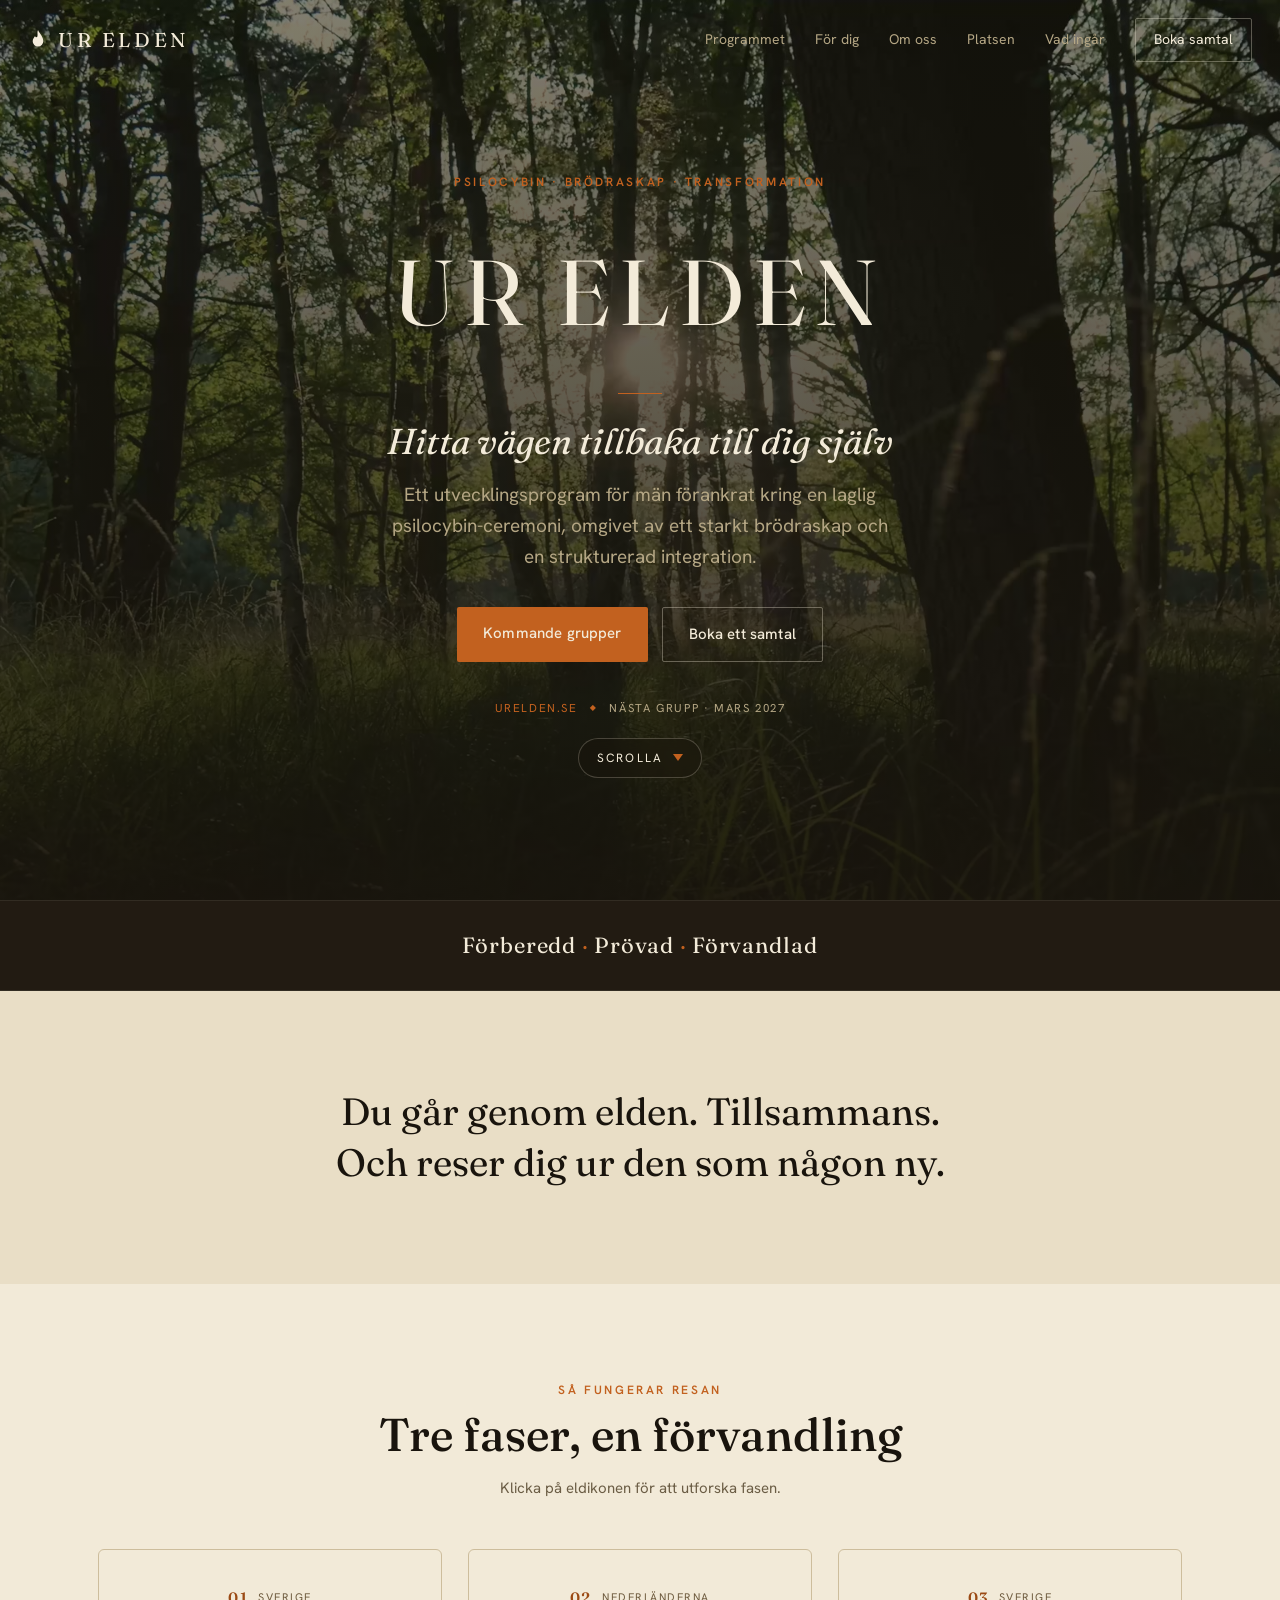
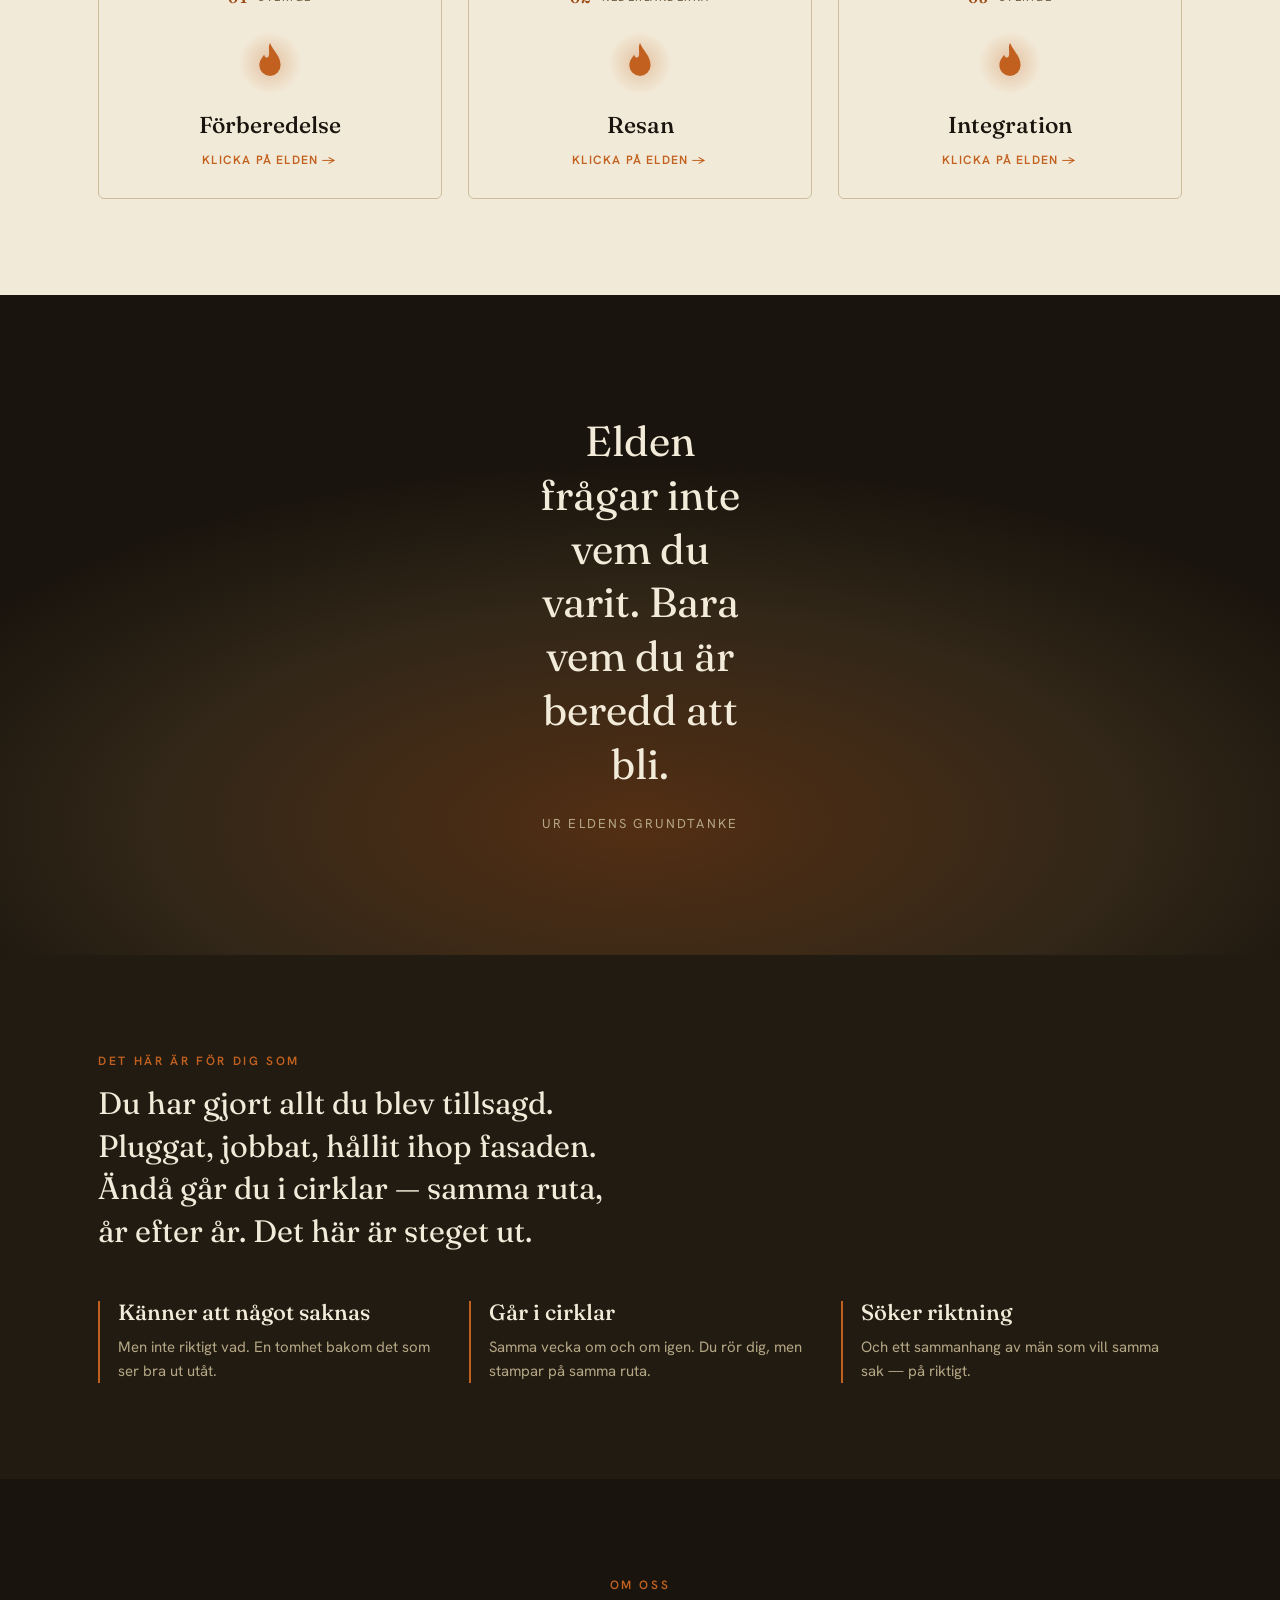
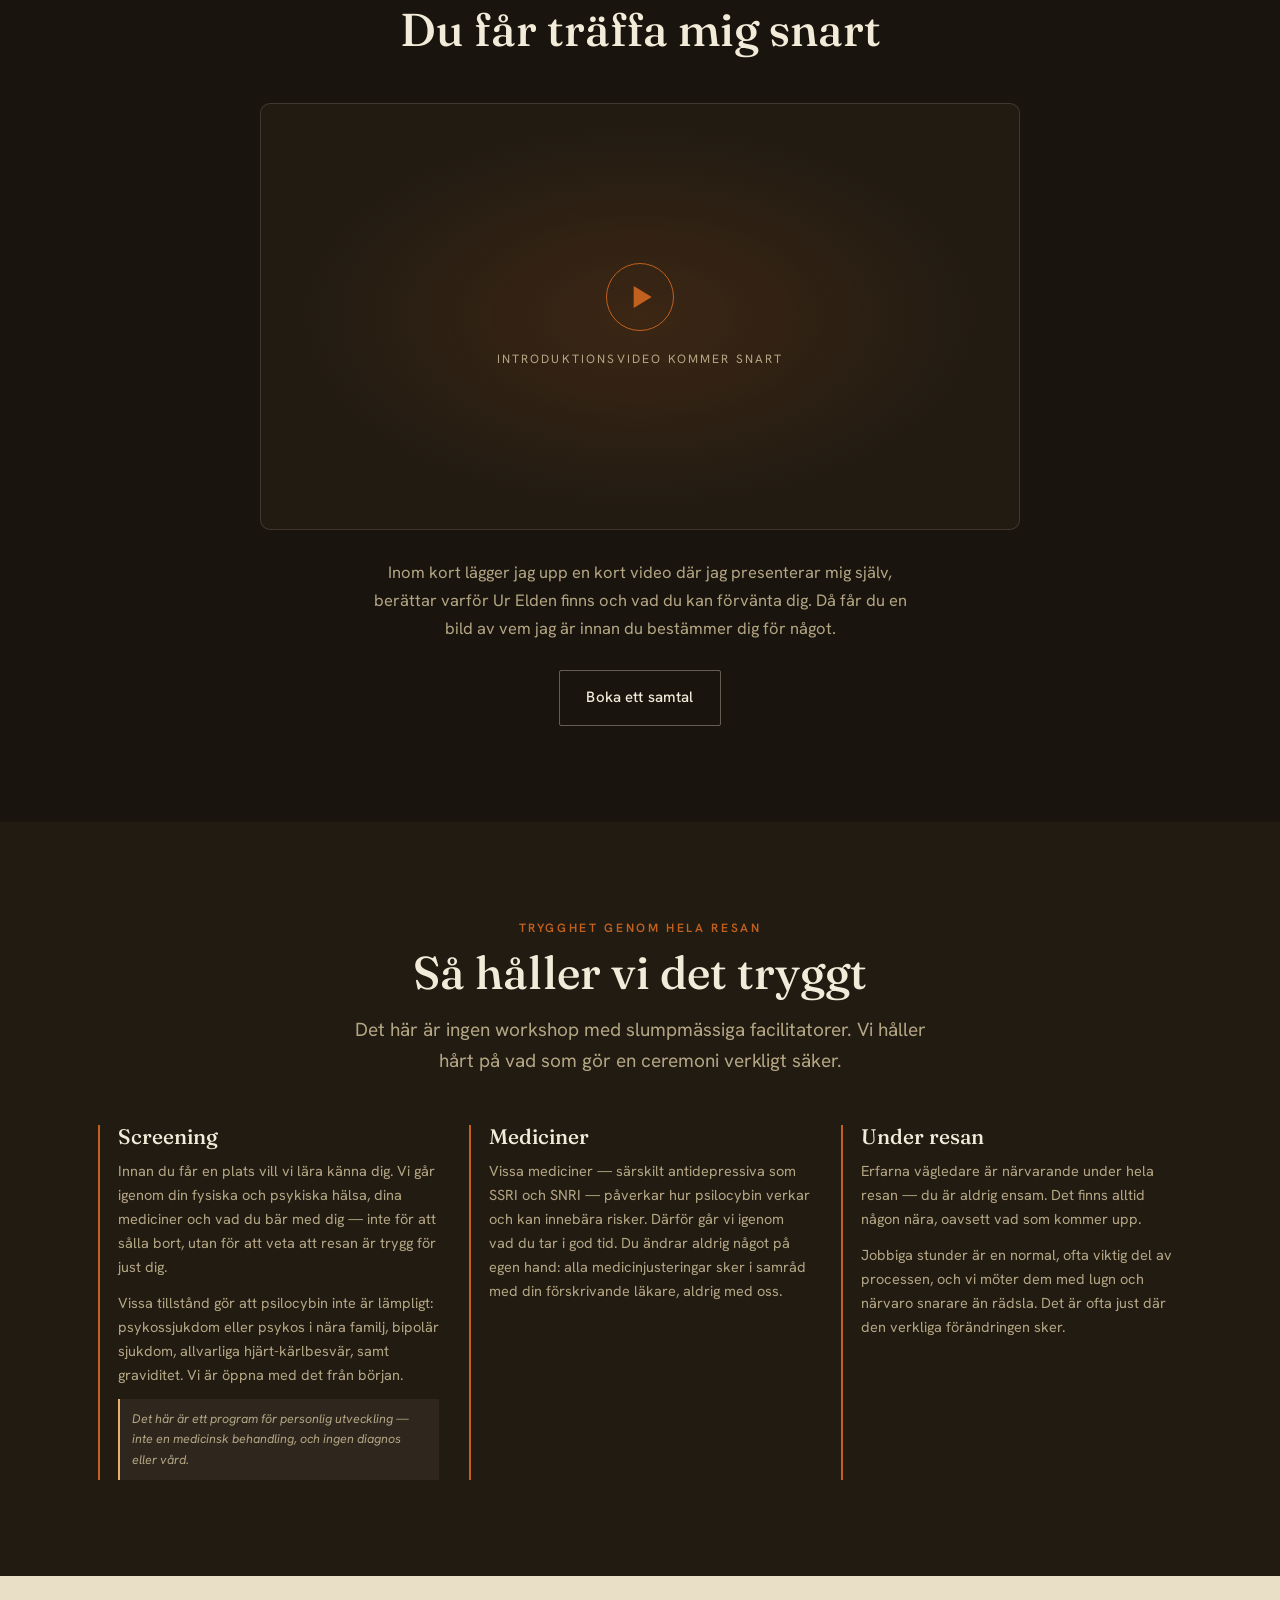
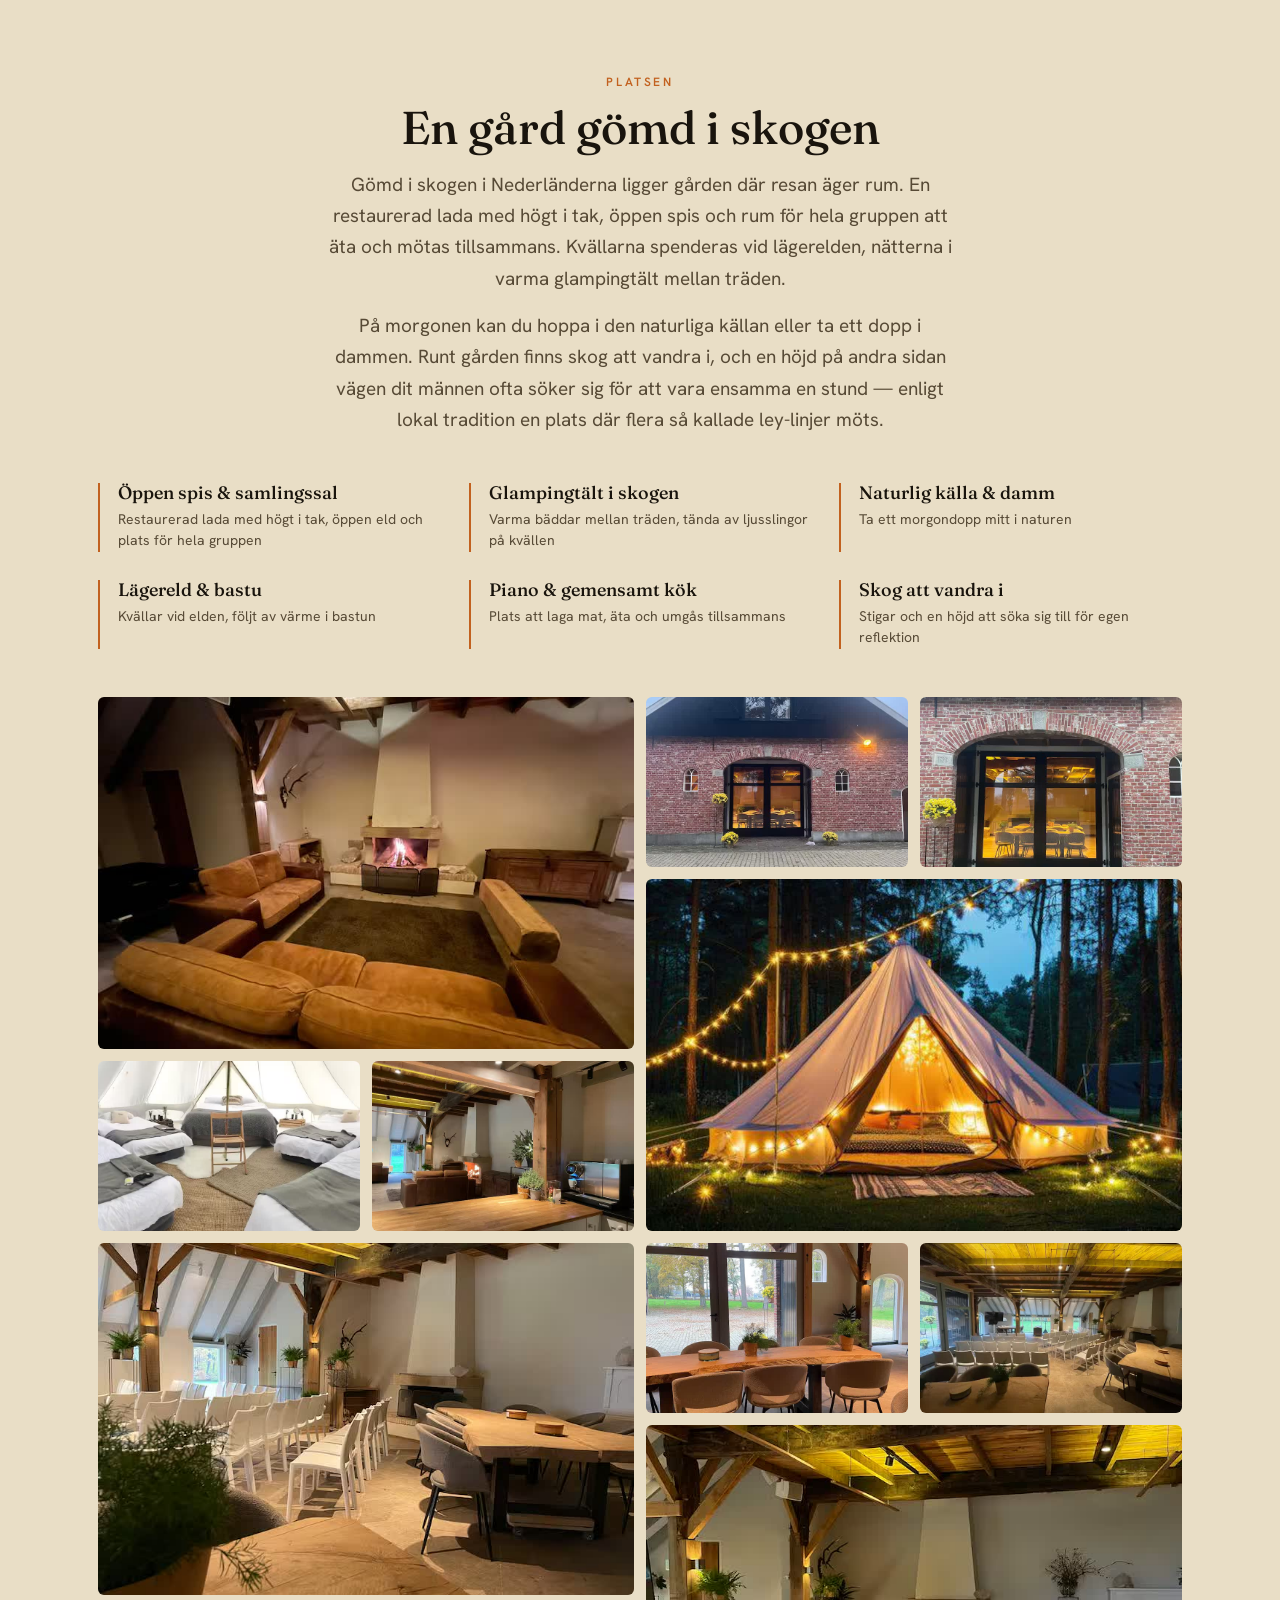
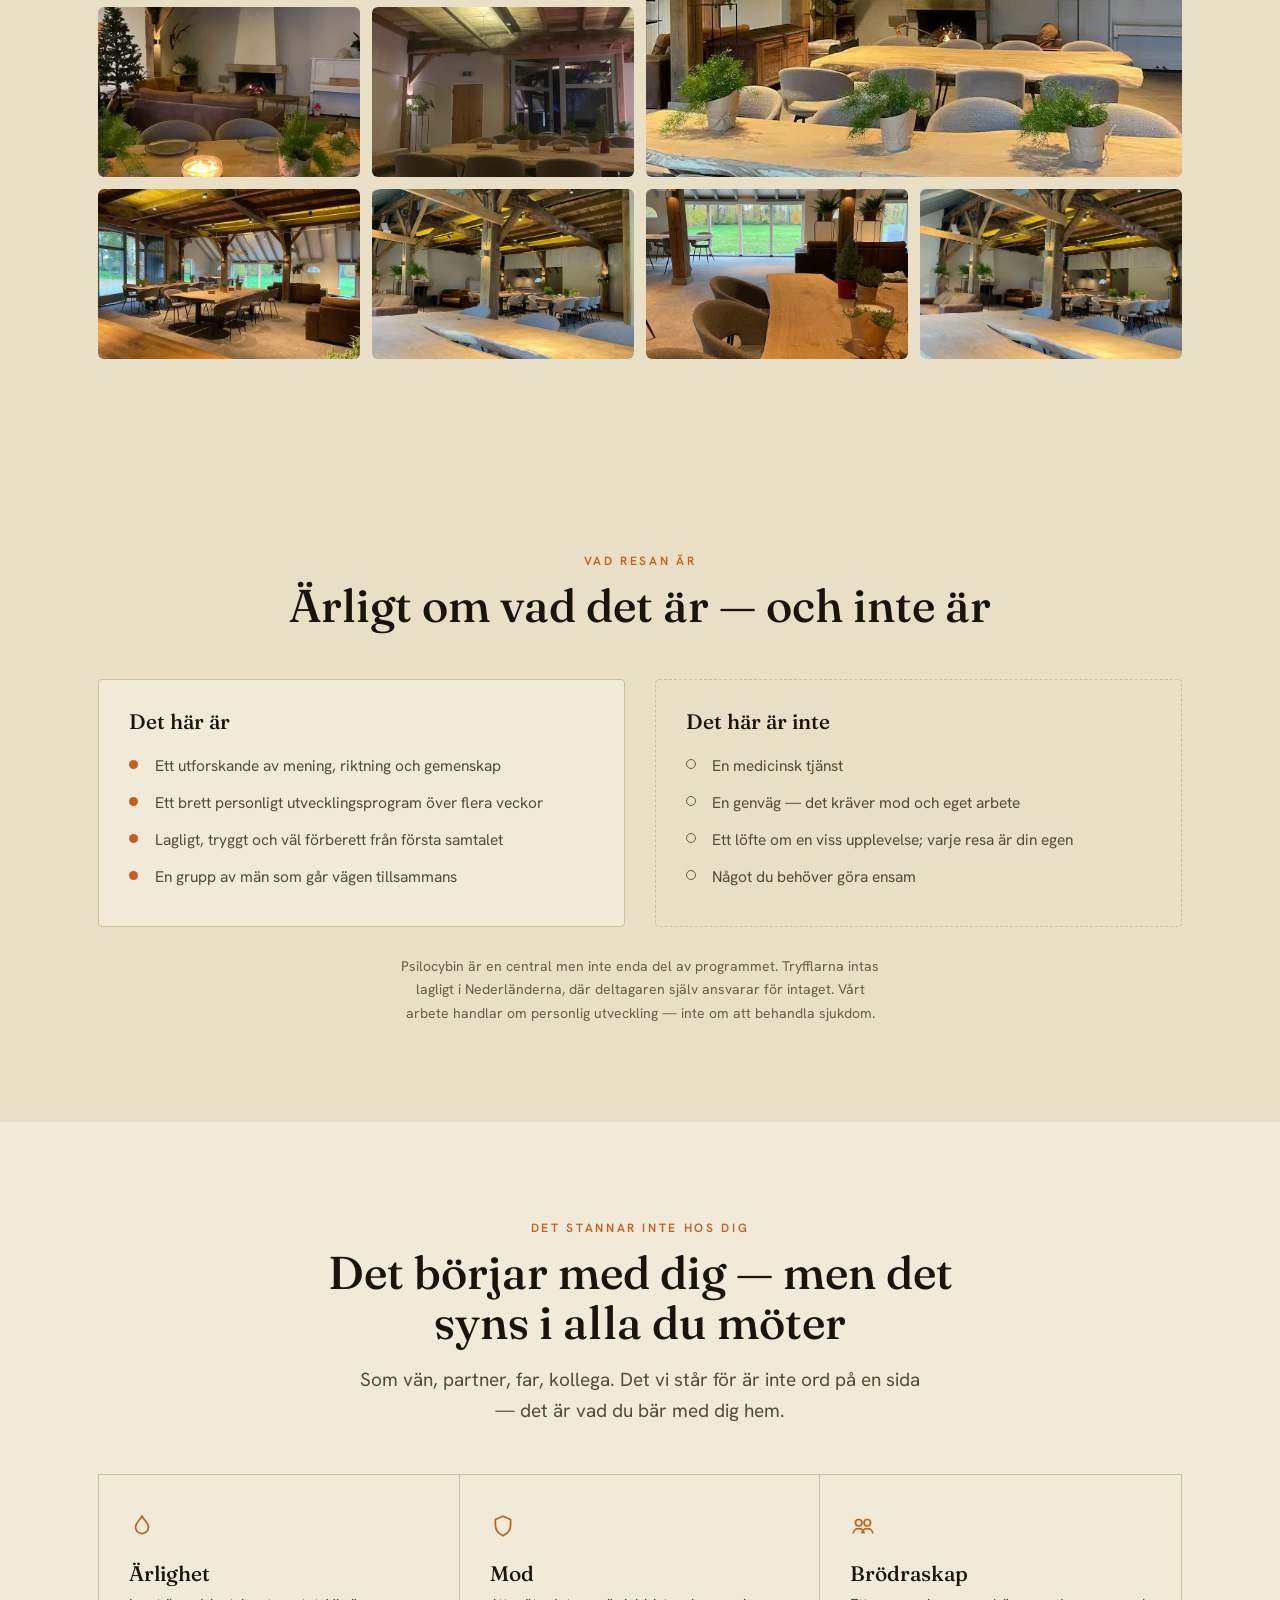
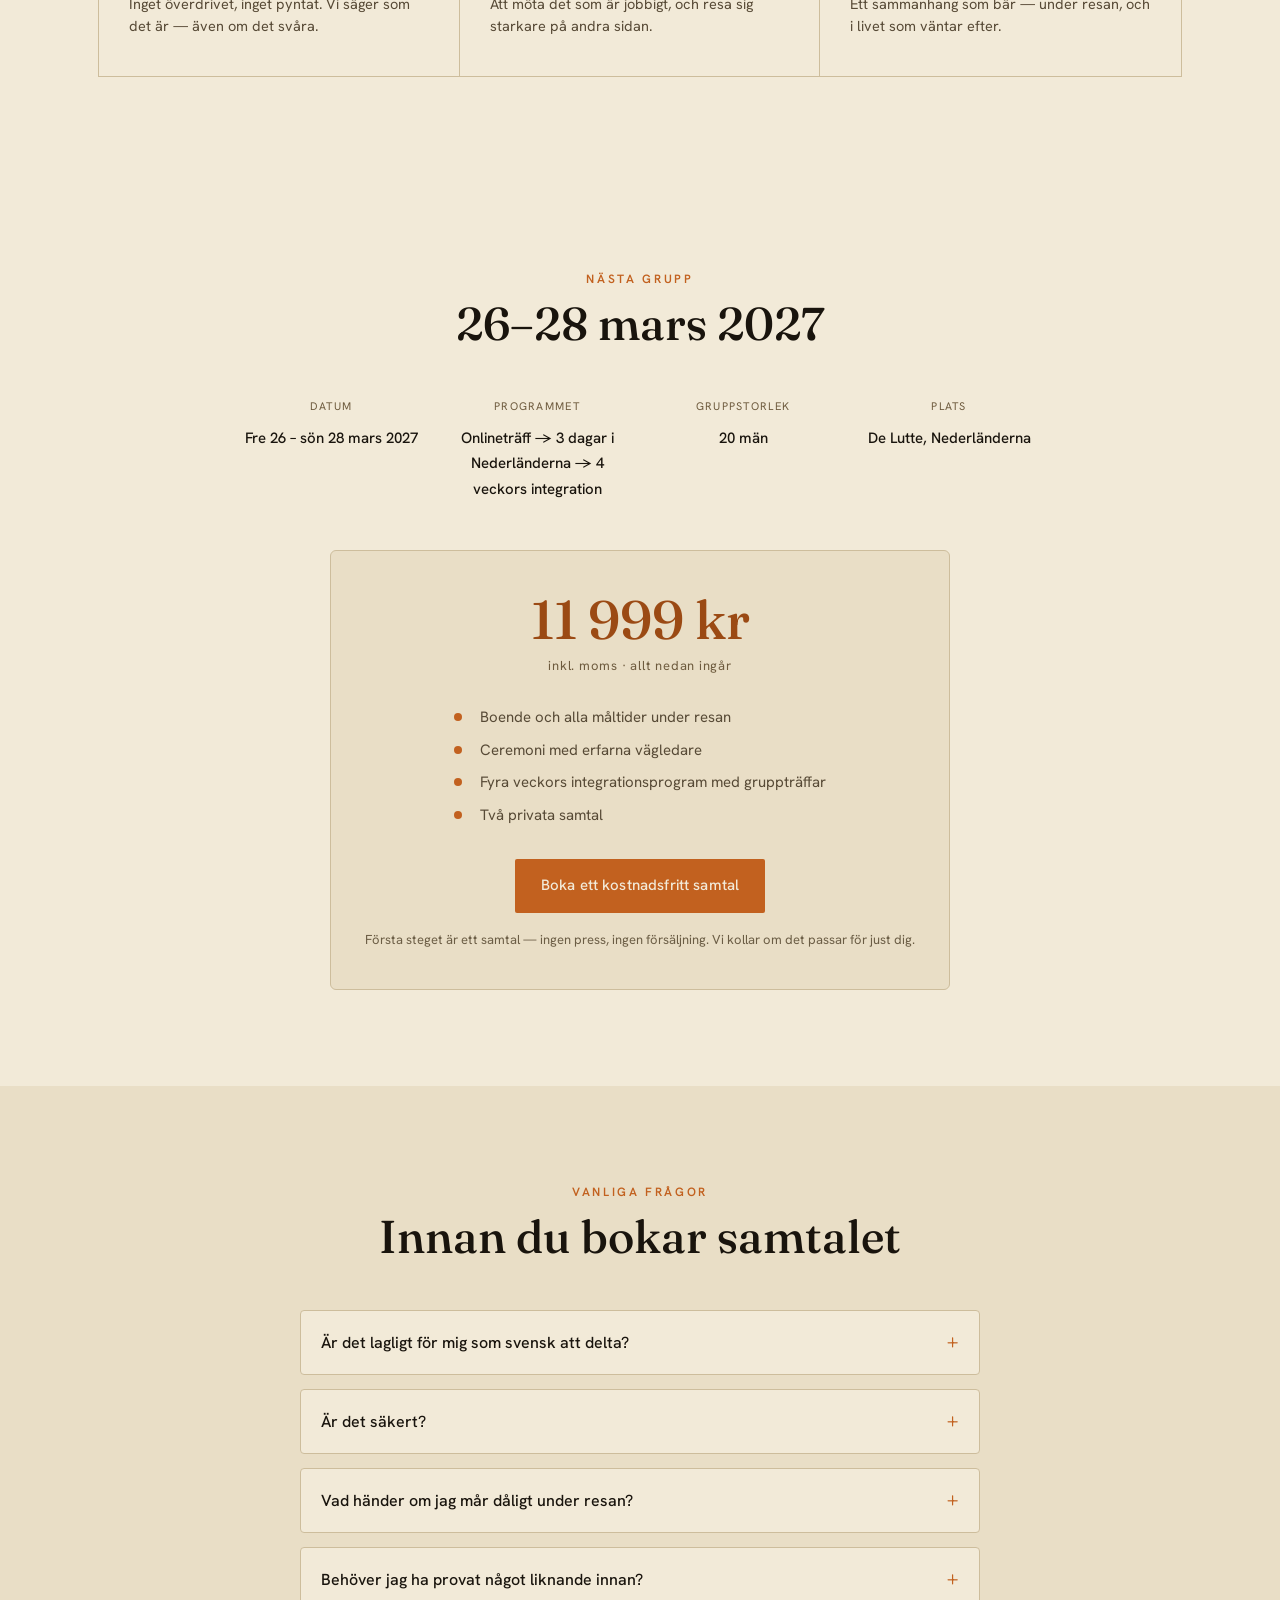
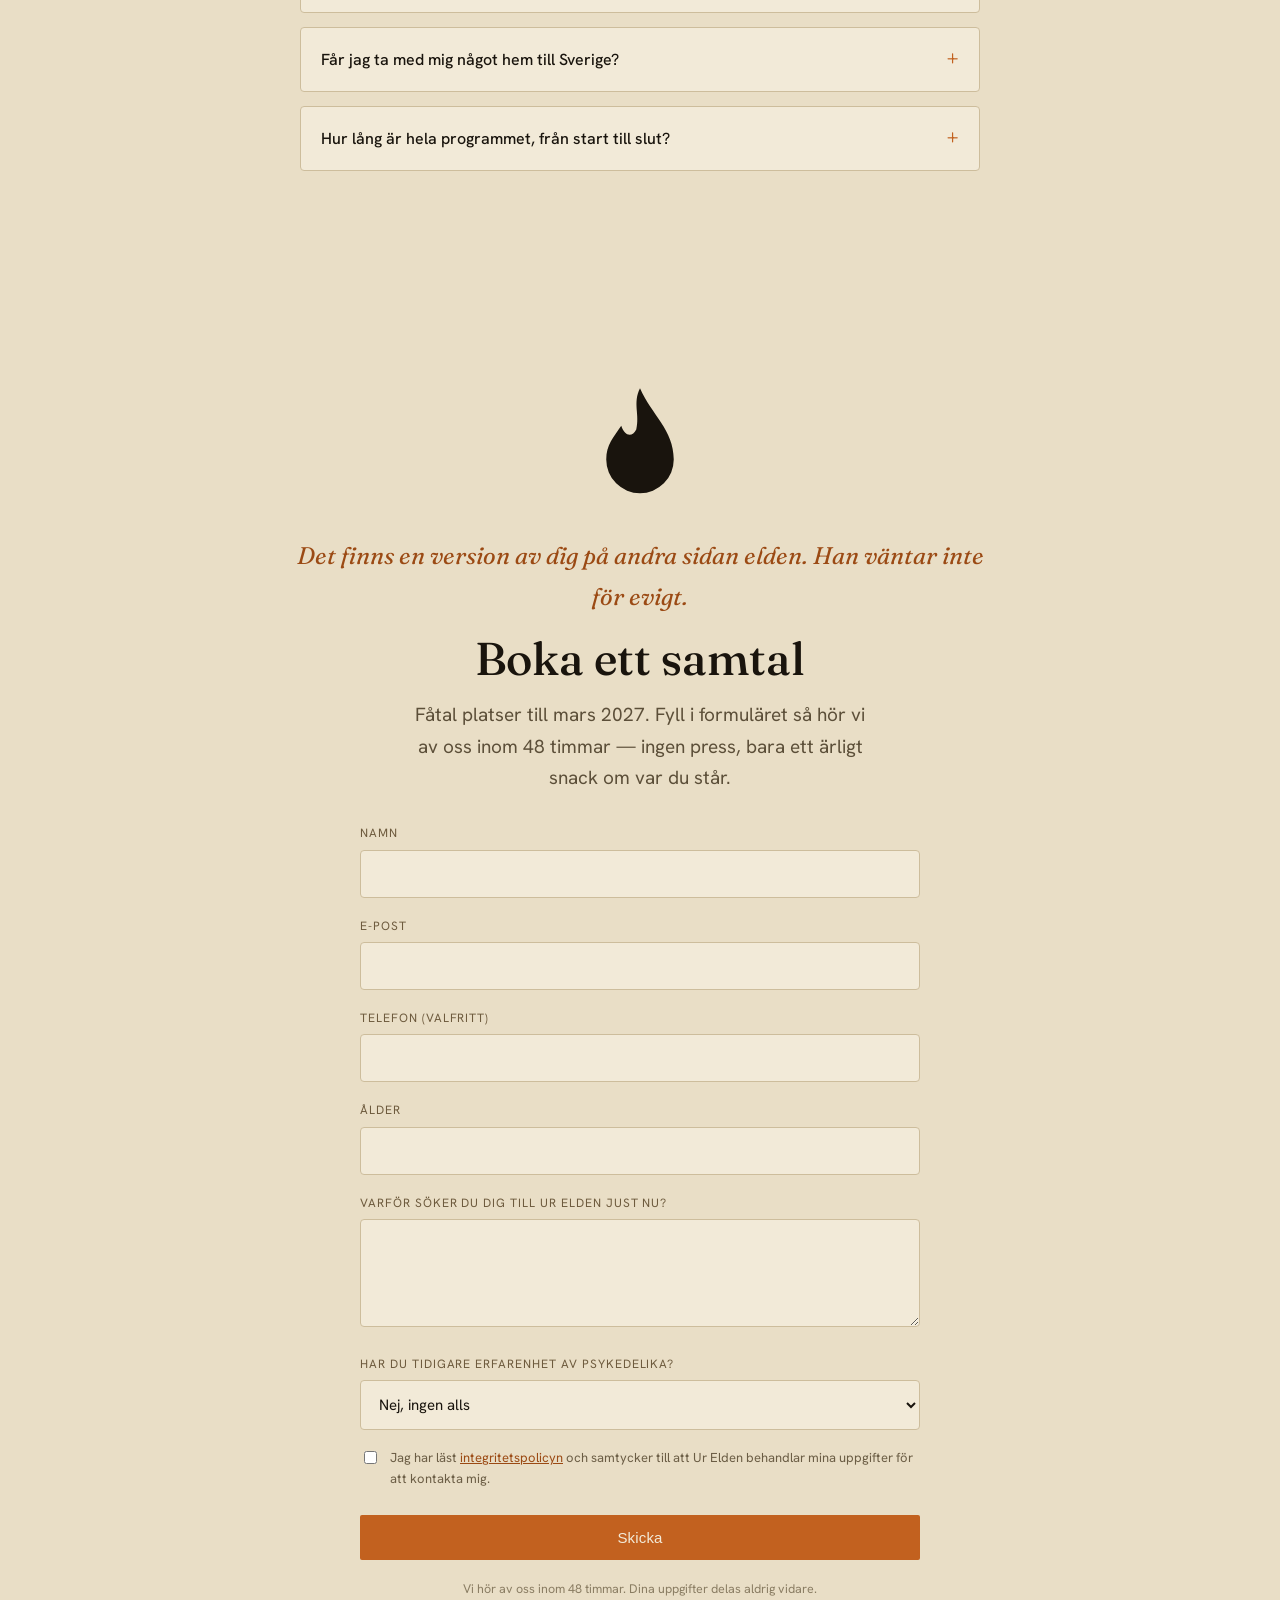
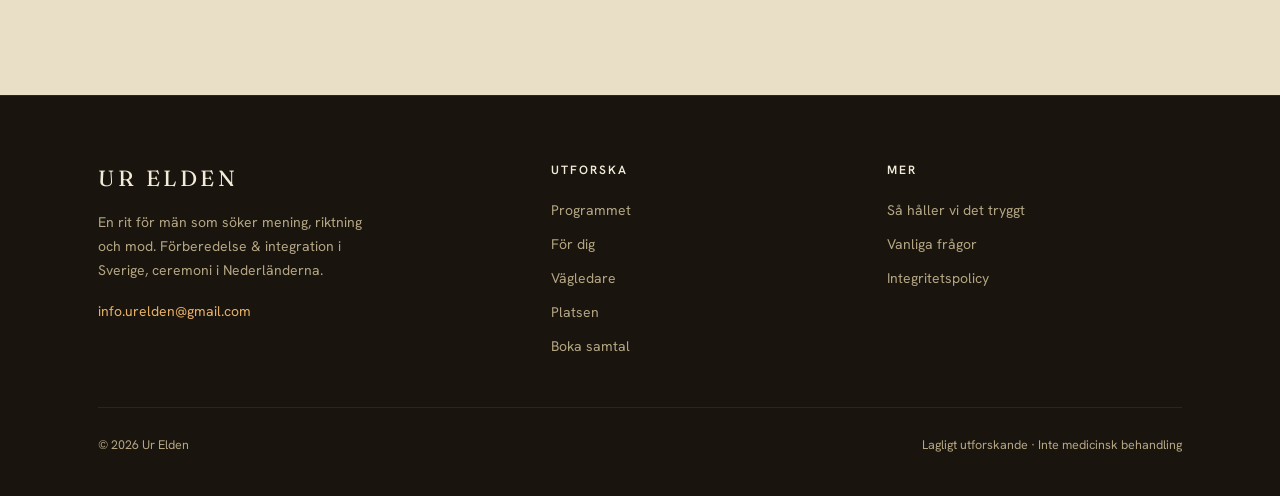
==== commit baef7aec: "Priskort: ta bort detaljer om när de privata samtalen sker Co-Authored-By: Claude Sonnet 5.5 <norepl" ====
--- a/index.html
+++ b/index.html
@@ -416,7 +416,7 @@
         <li>Boende och alla måltider under resan</li>
         <li>Ceremoni med erfarna vägledare</li>
         <li>Fyra veckors integrationsprogram med gruppträffar</li>
-        <li>Två privata samtal — ett direkt efter hemkomst, ett i slutet</li>
+        <li>Två privata samtal</li>
       </ul>
       <div>
         <a class="btn btn--primary" href="#boka">Boka ett kostnadsfritt samtal</a>
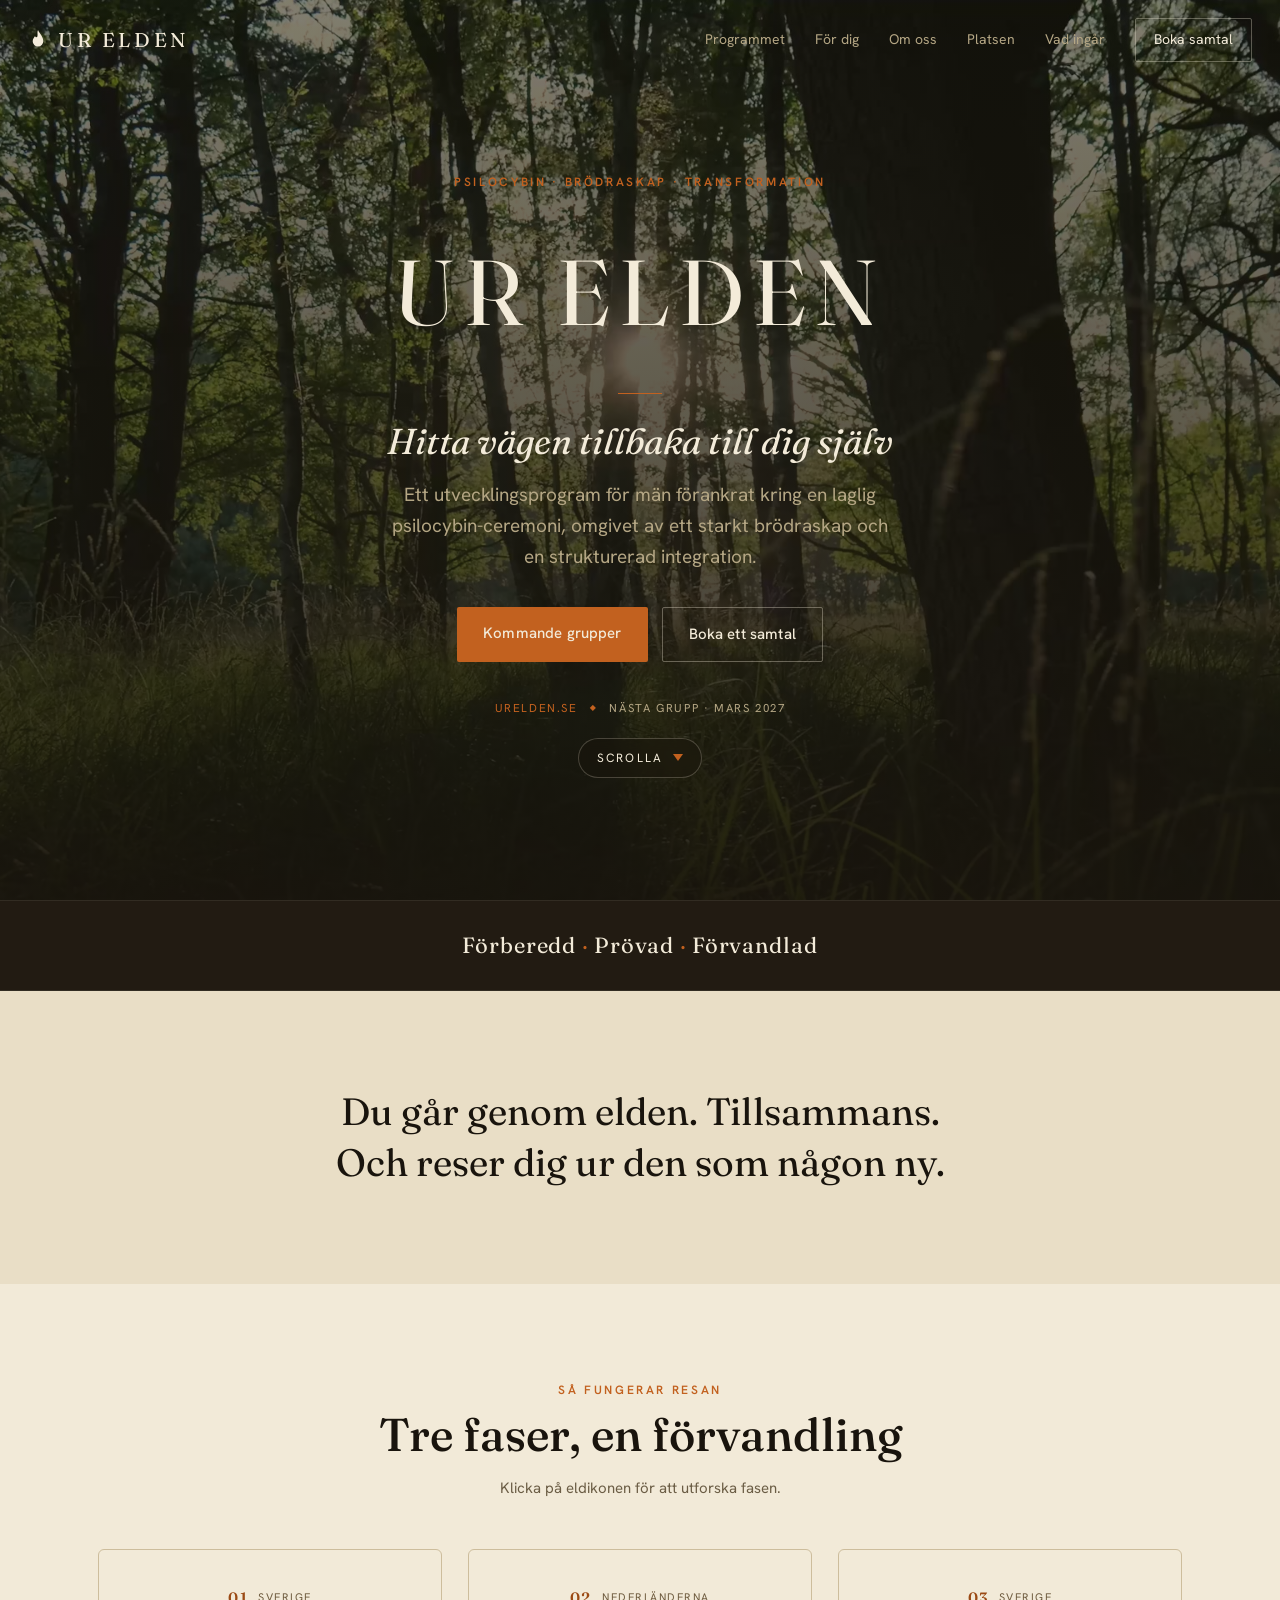
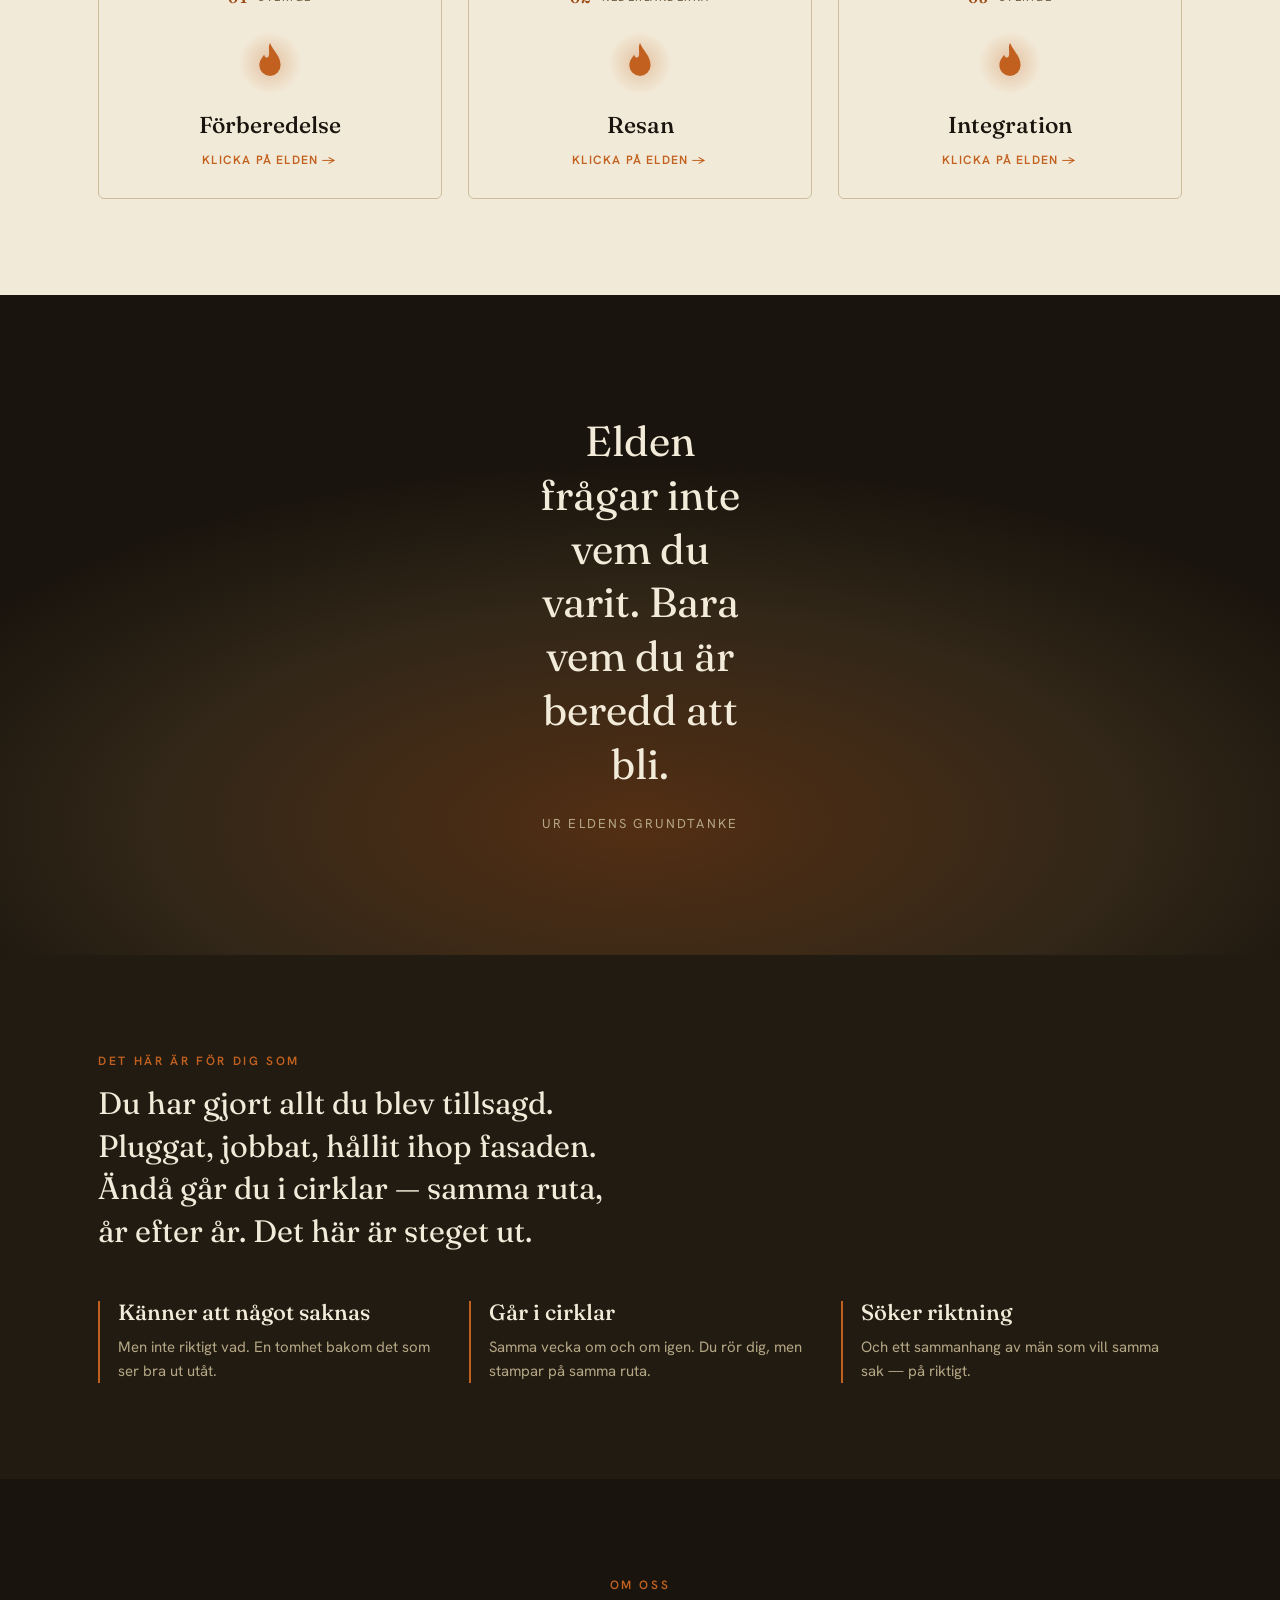
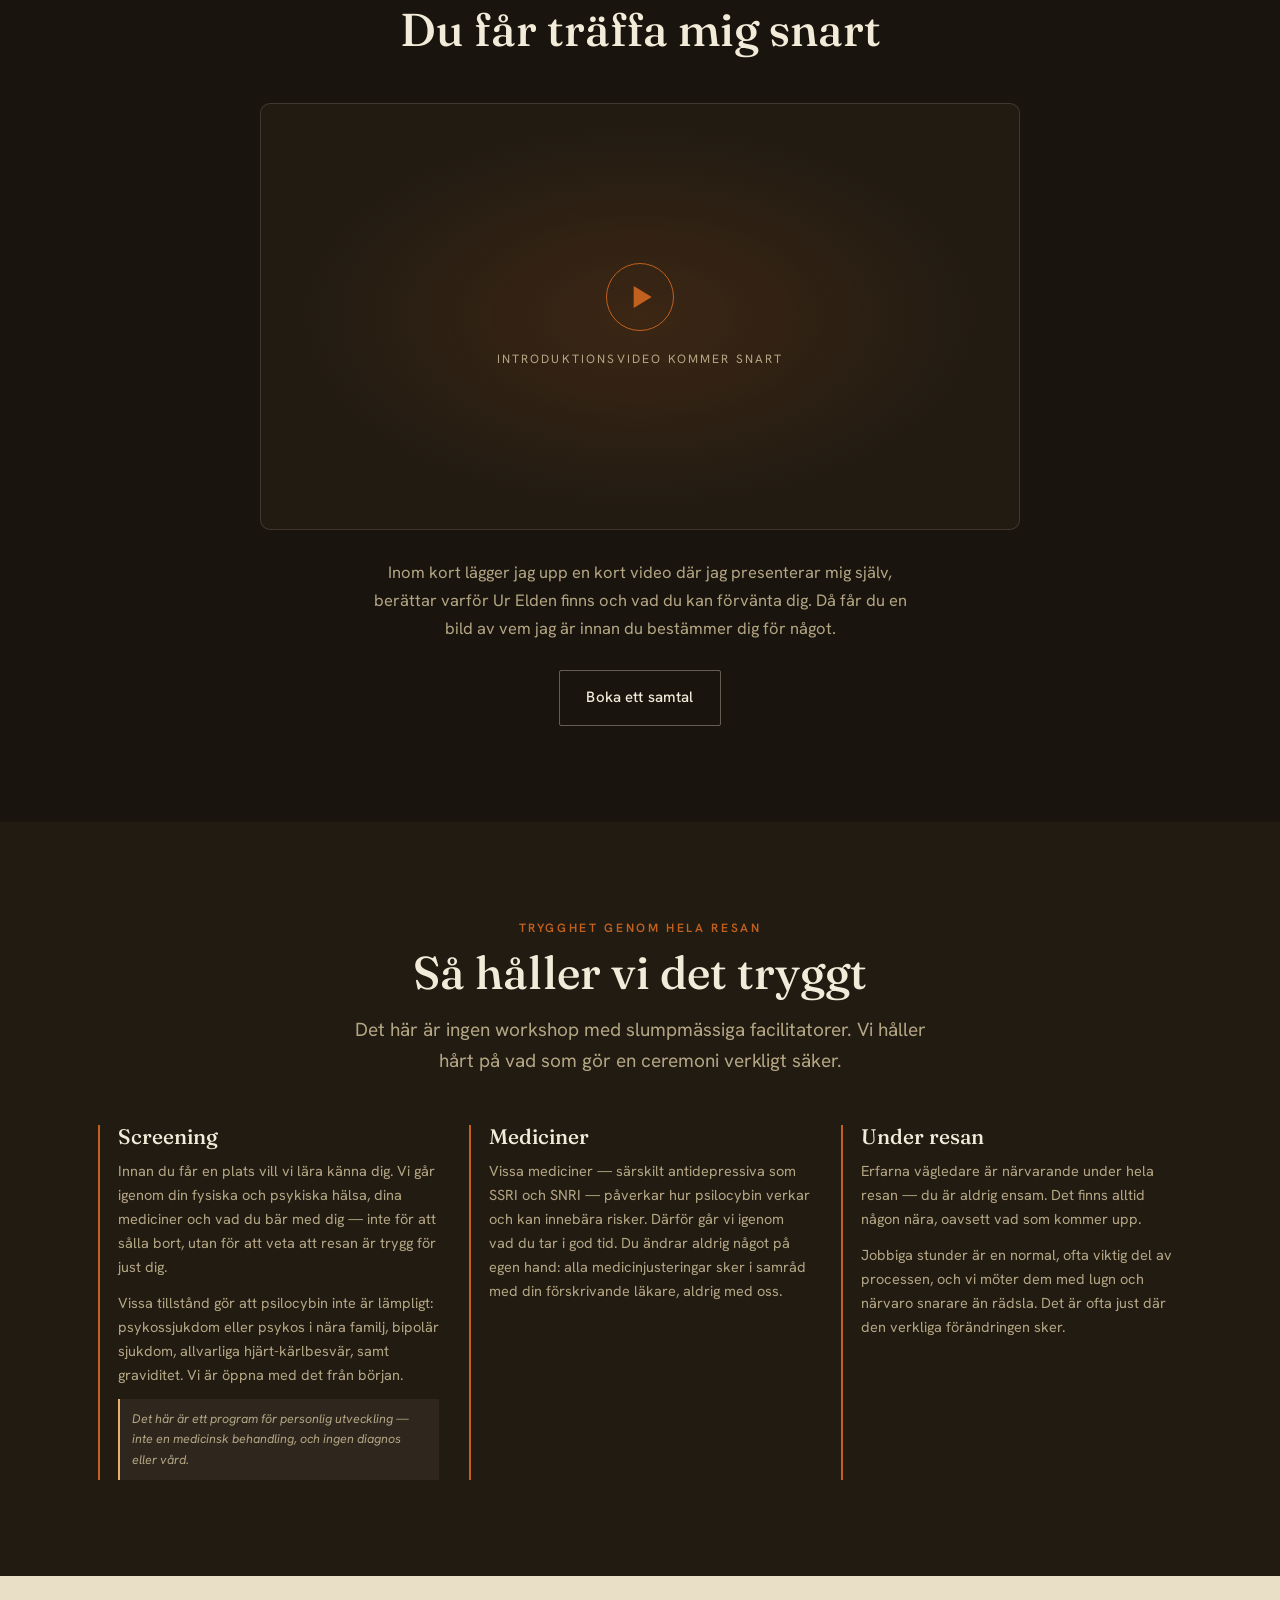
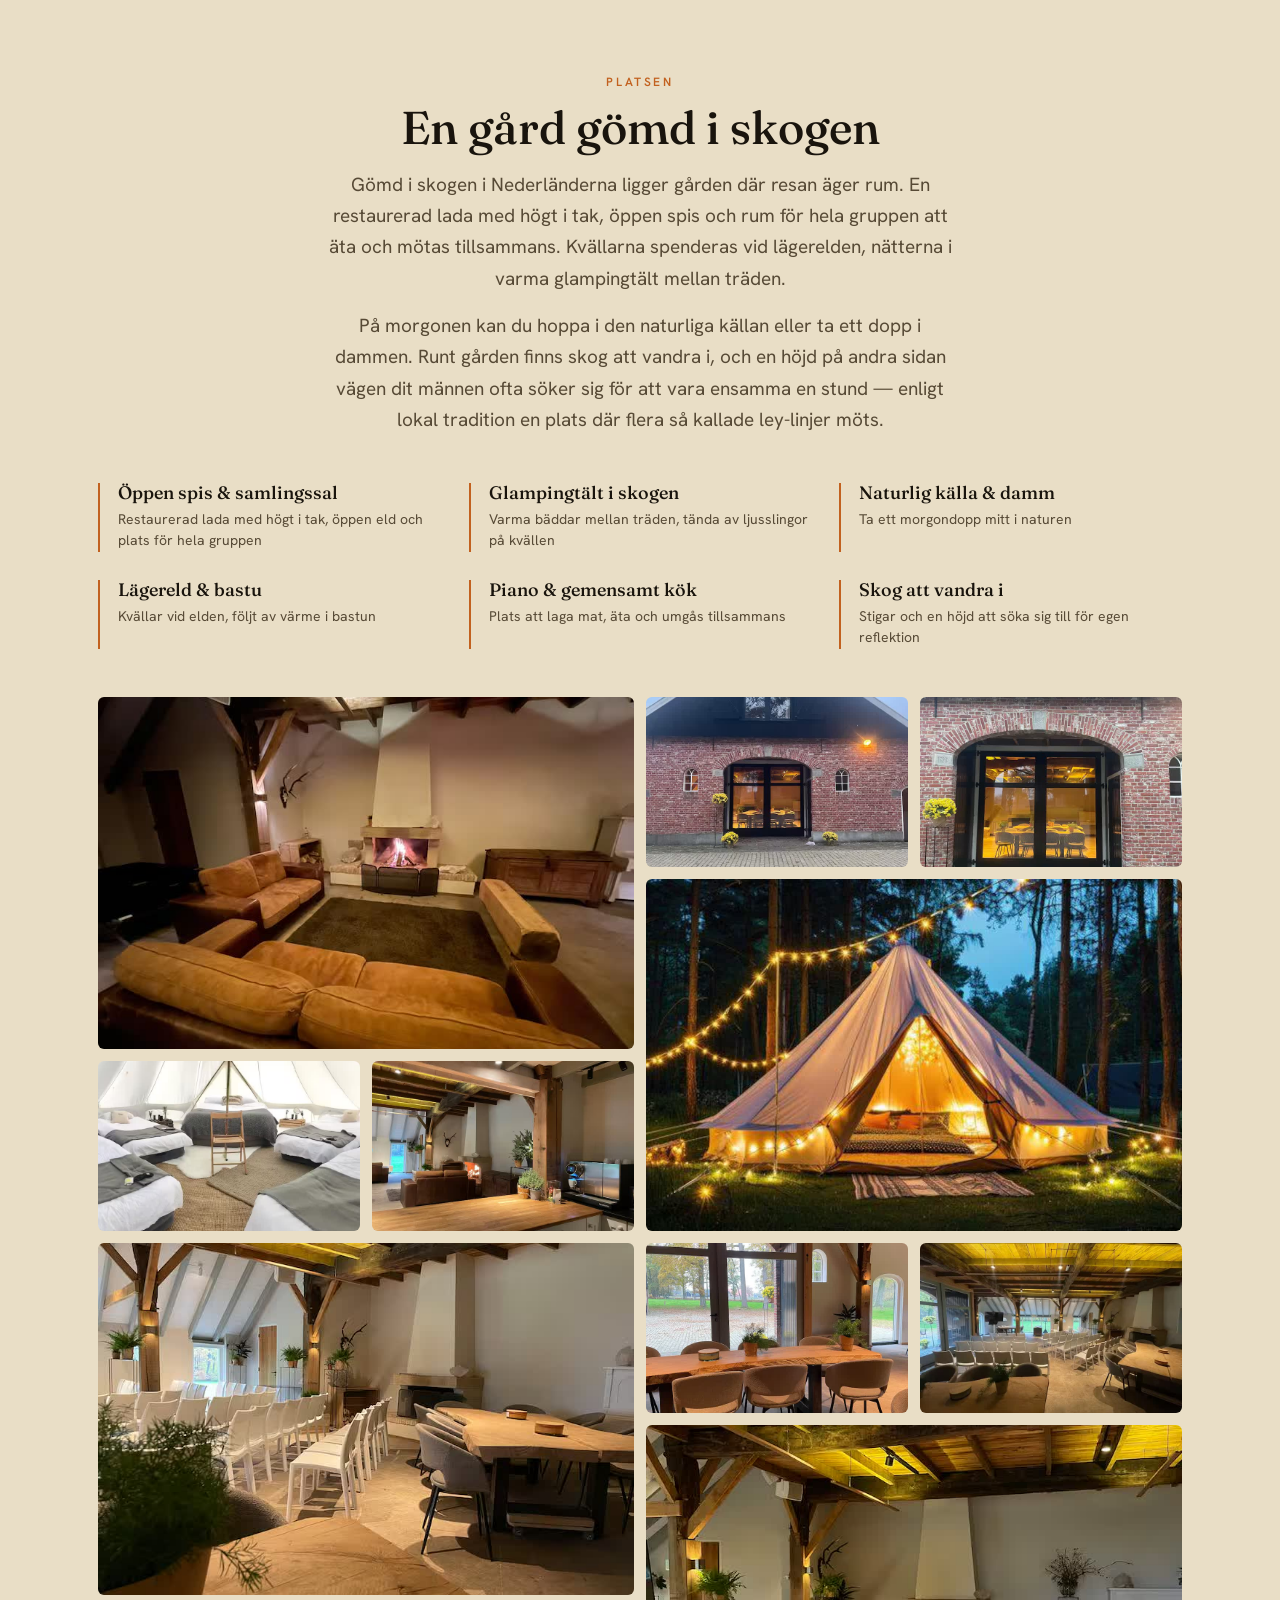
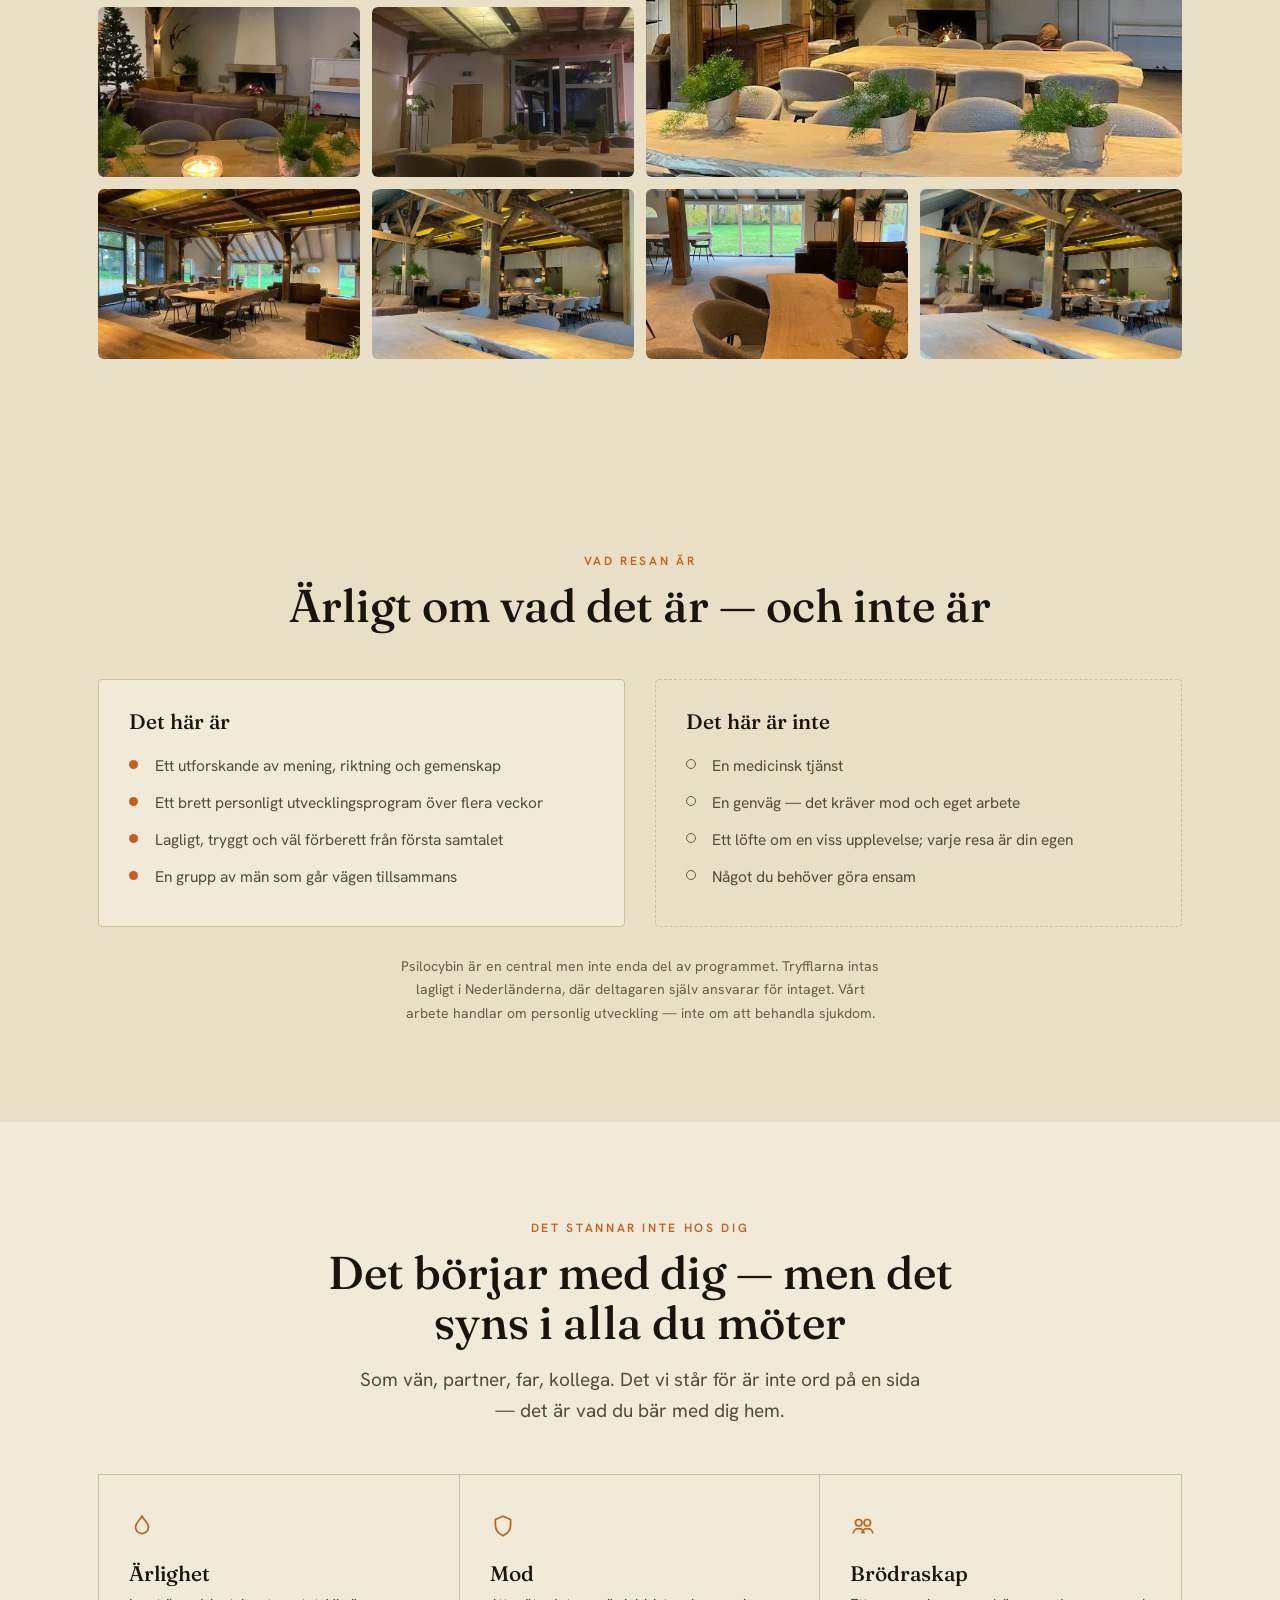
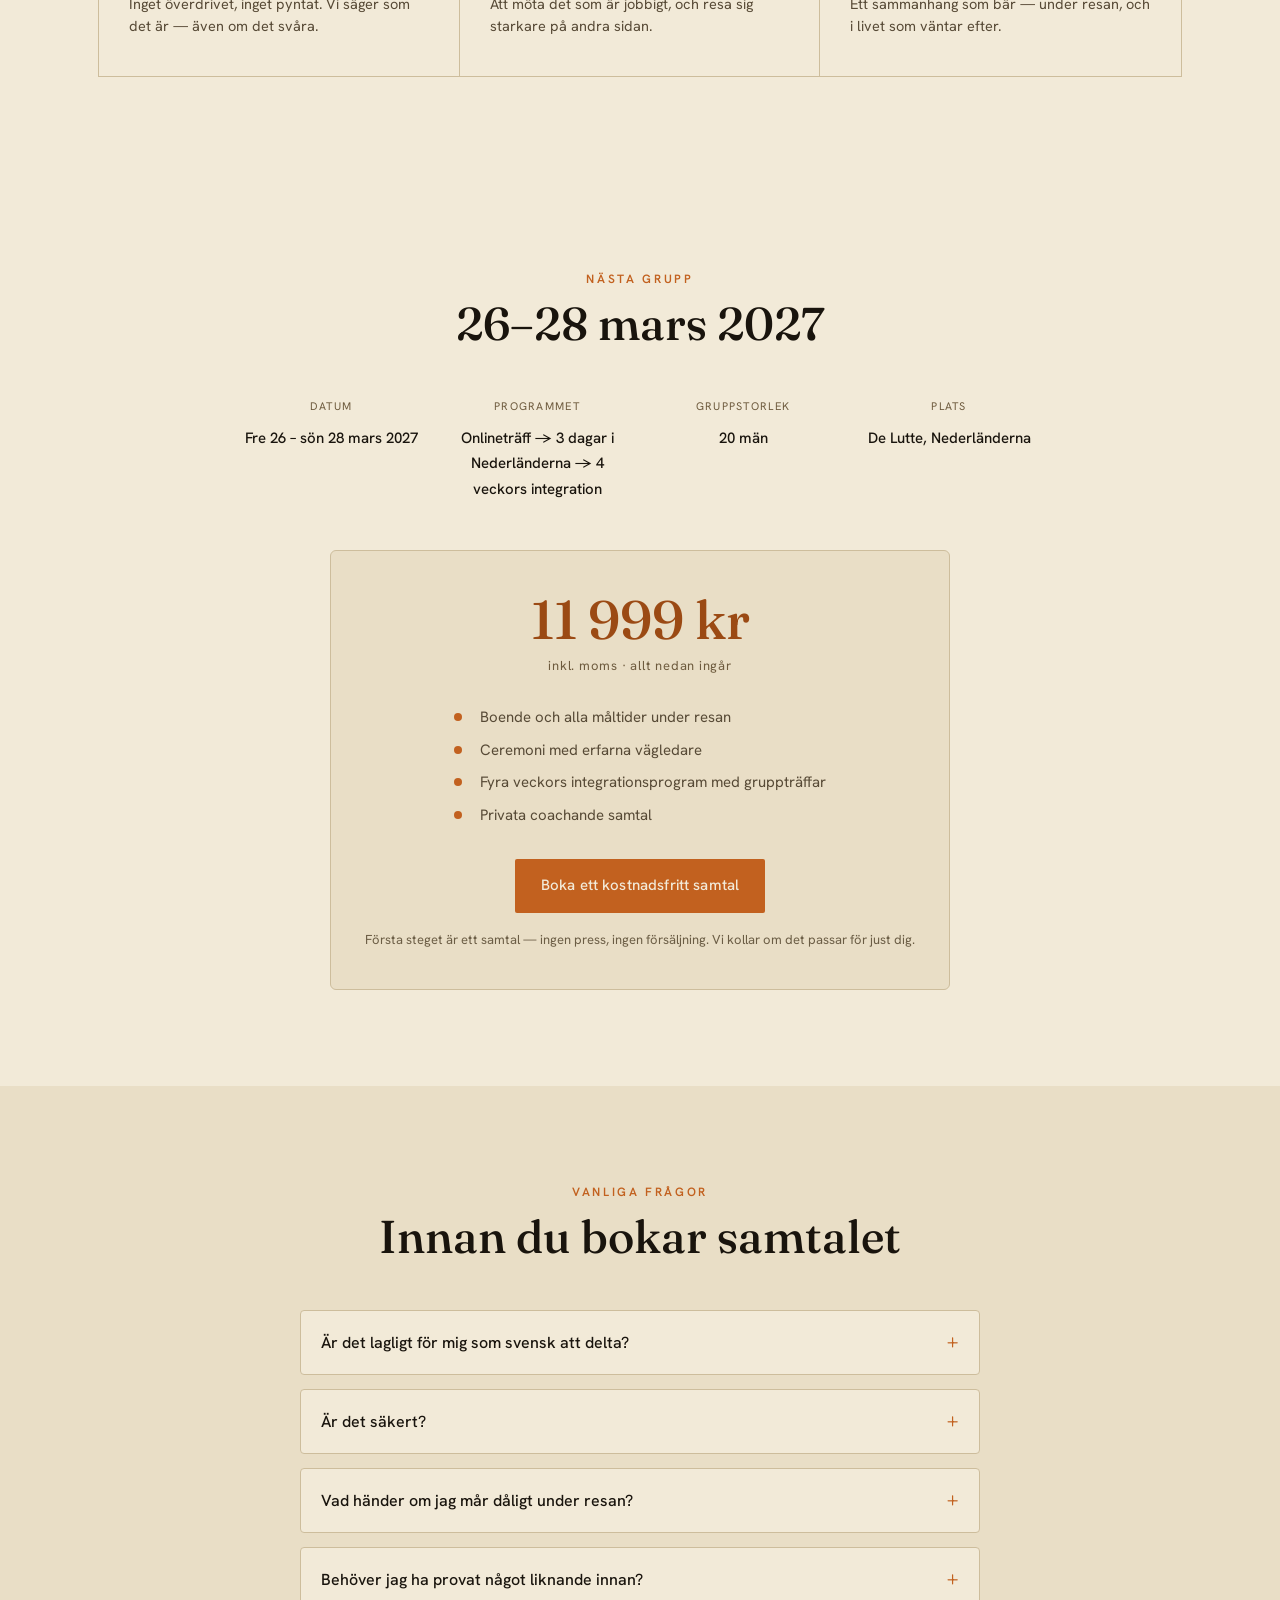
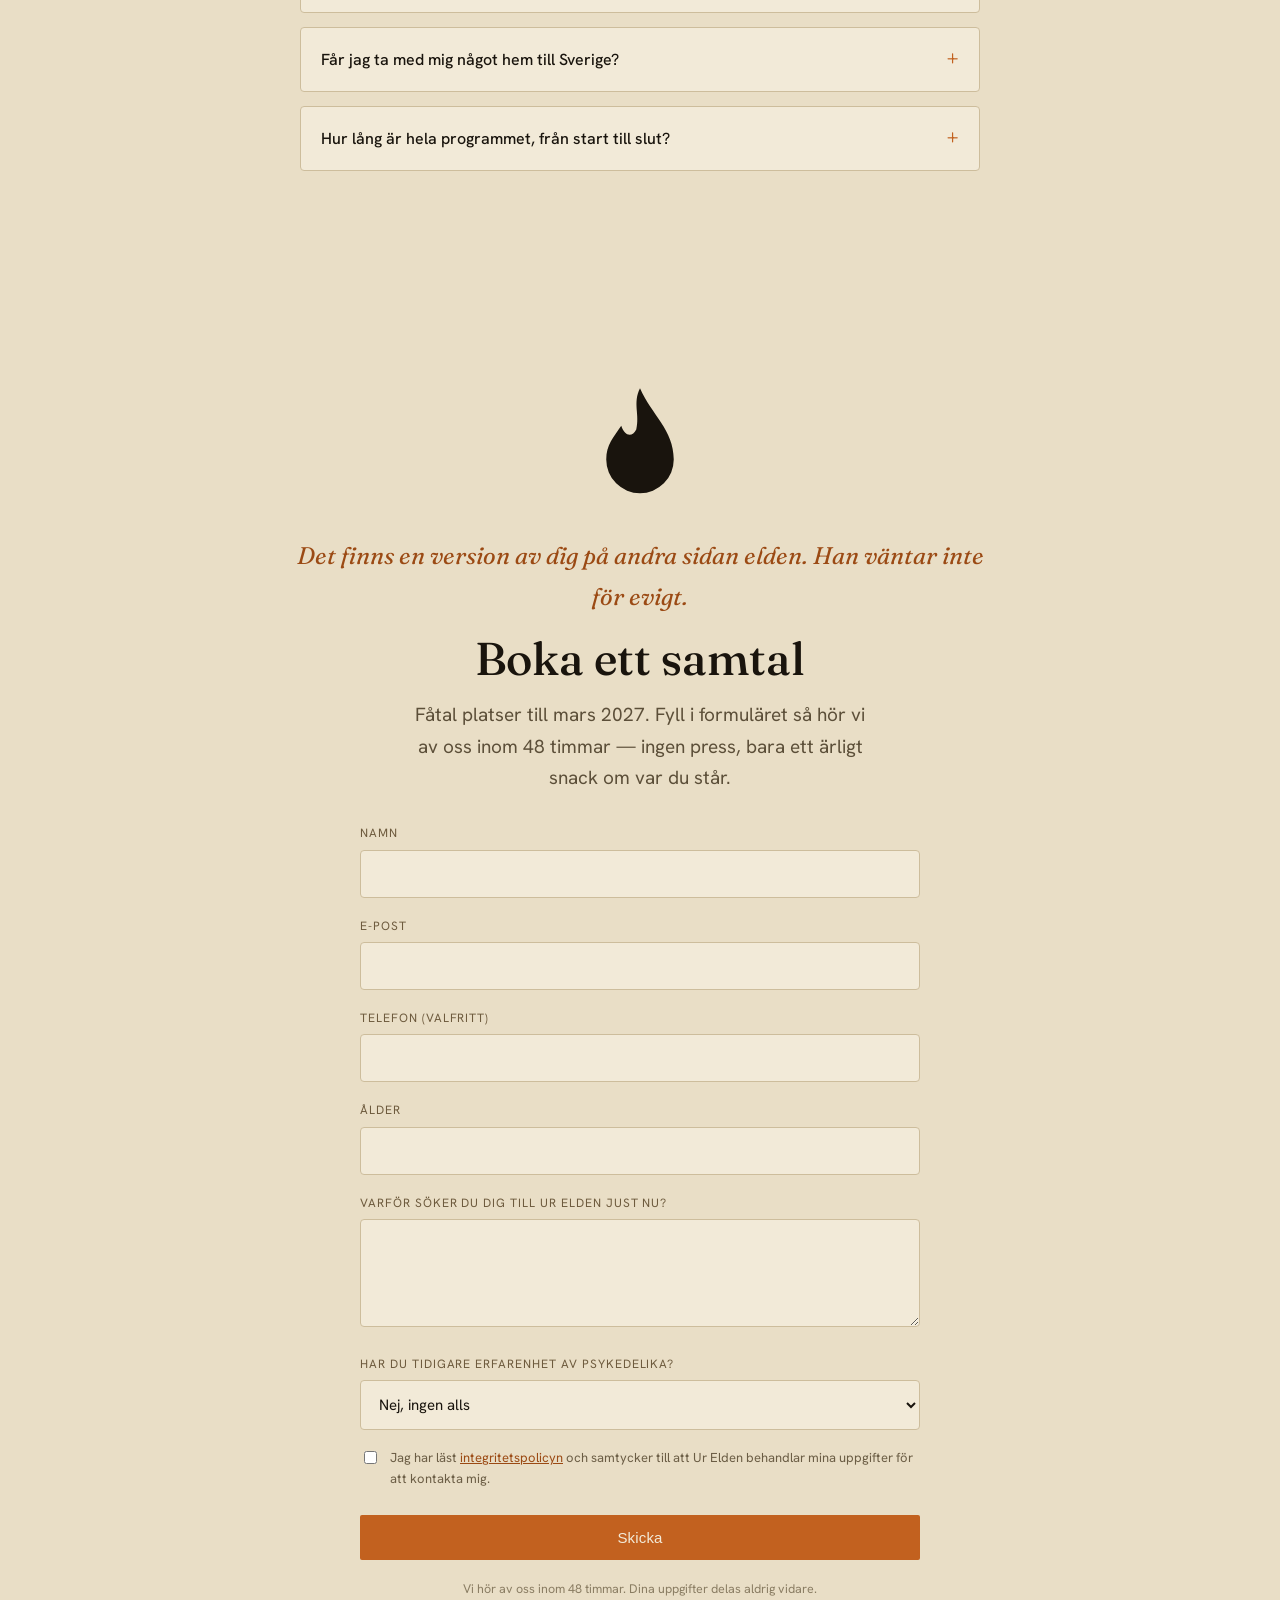
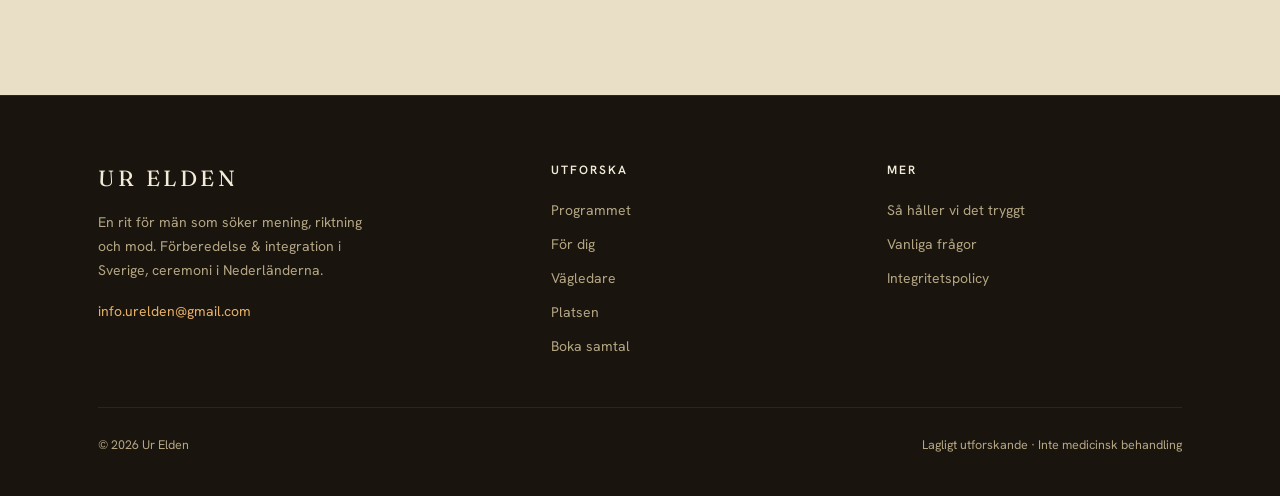
==== commit 1d72949b: "Priskort: Privata coachande samtal Co-Authored-By: Claude Sonnet 5.5 <noreply@anthropic.com>" ====
--- a/index.html
+++ b/index.html
@@ -416,7 +416,7 @@
         <li>Boende och alla måltider under resan</li>
         <li>Ceremoni med erfarna vägledare</li>
         <li>Fyra veckors integrationsprogram med gruppträffar</li>
-        <li>Två privata samtal</li>
+        <li>Privata coachande samtal</li>
       </ul>
       <div>
         <a class="btn btn--primary" href="#boka">Boka ett kostnadsfritt samtal</a>
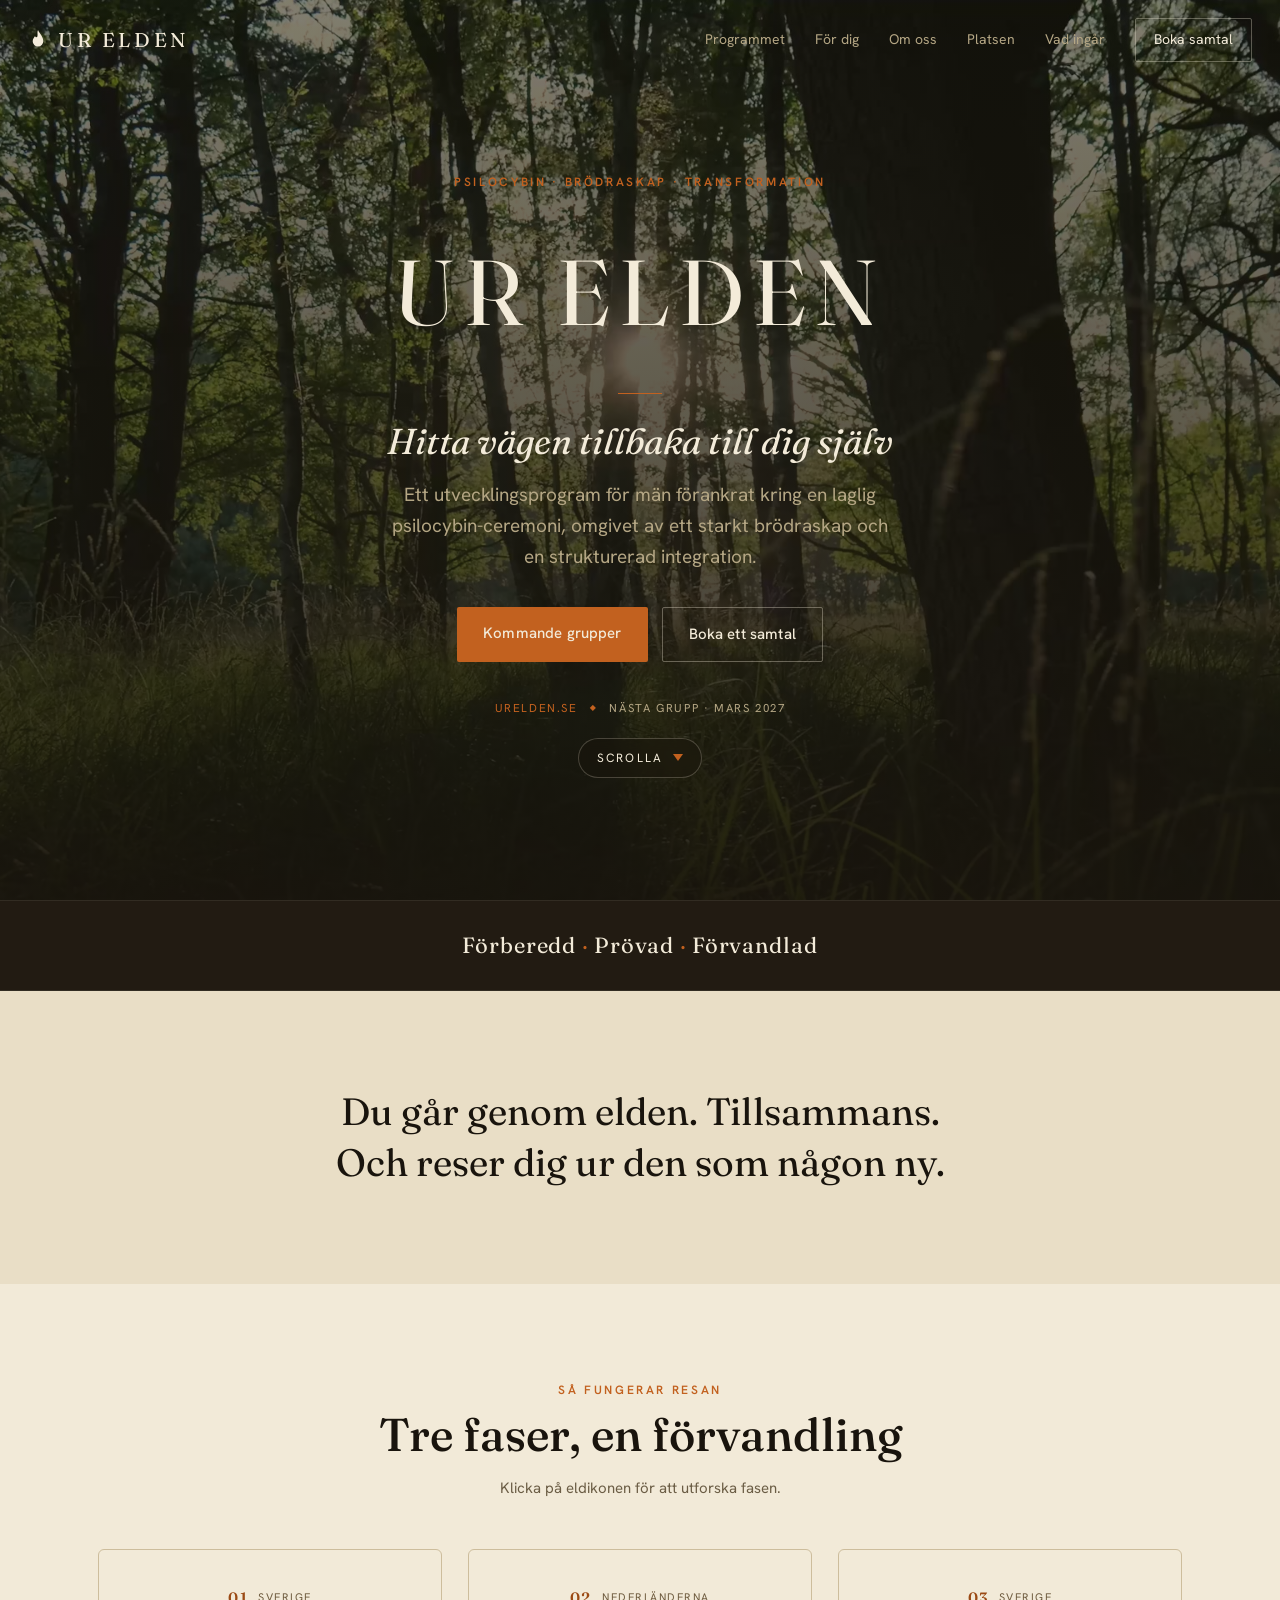
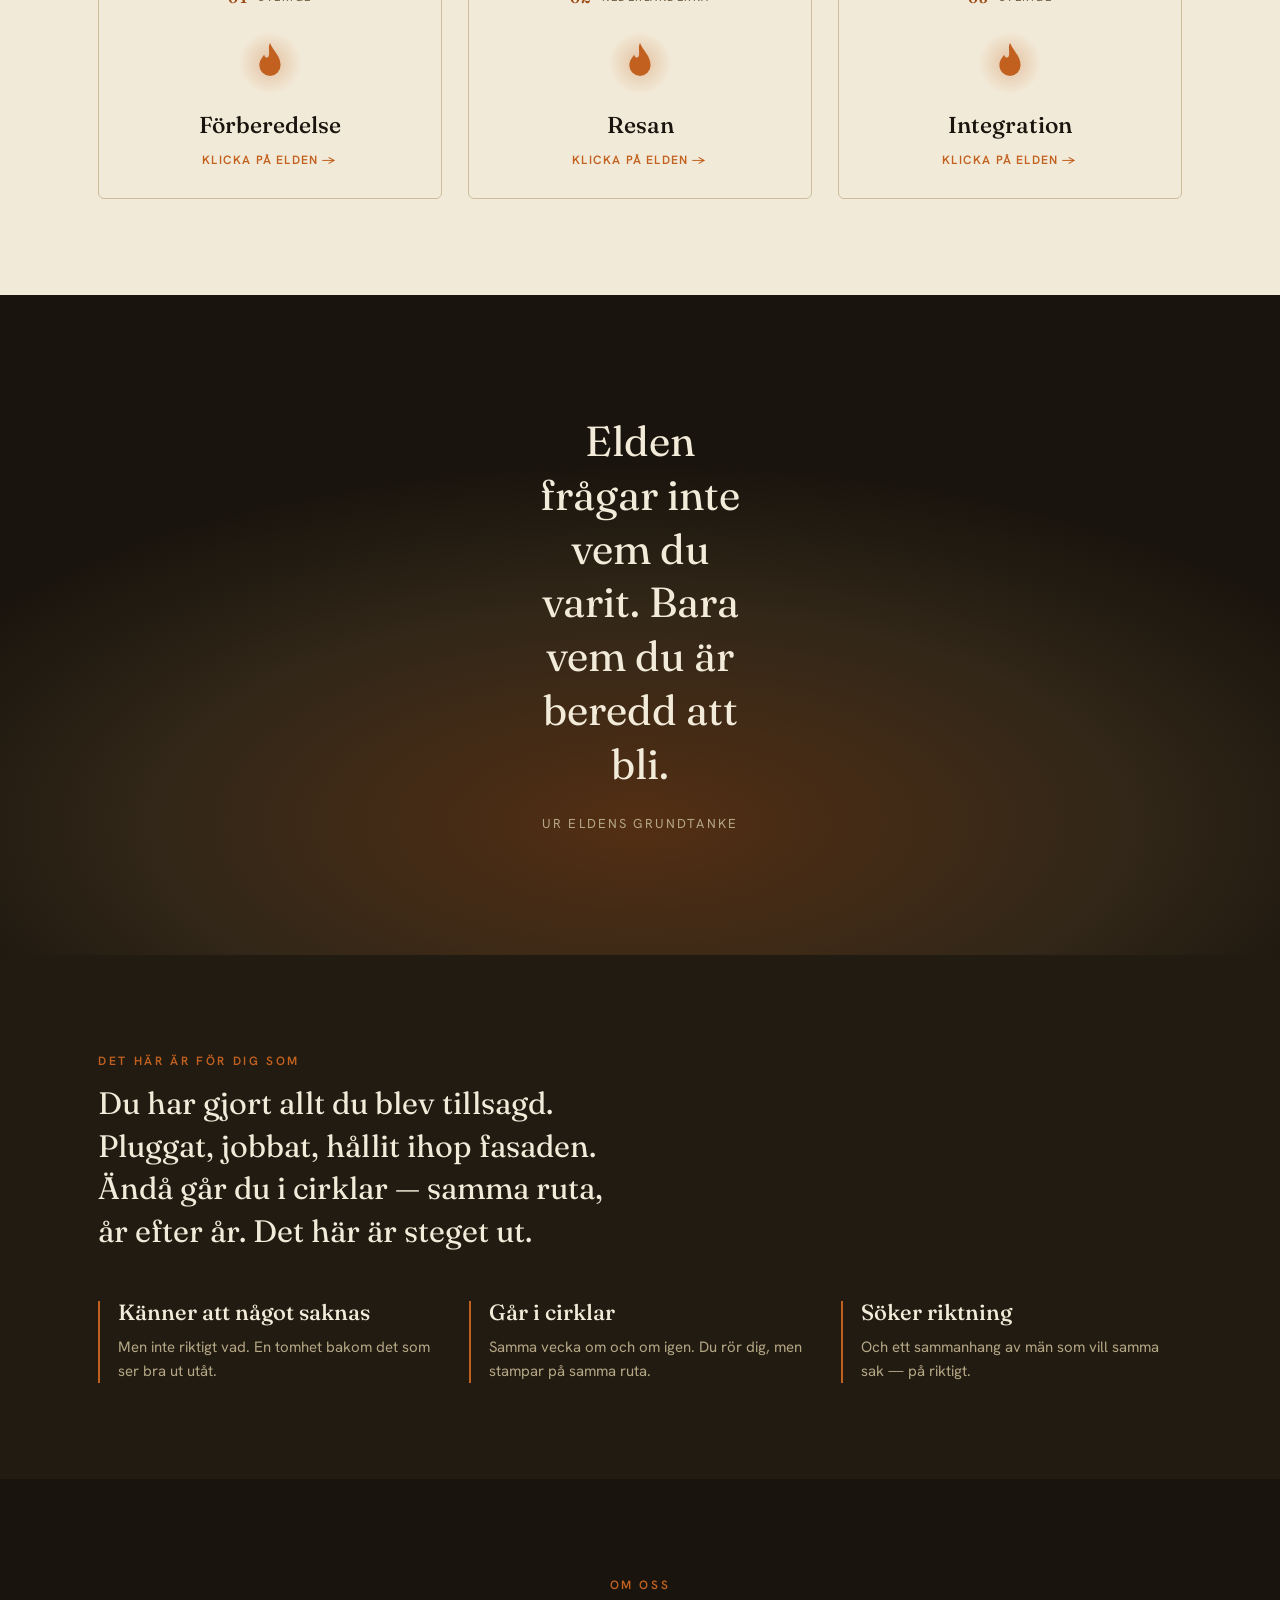
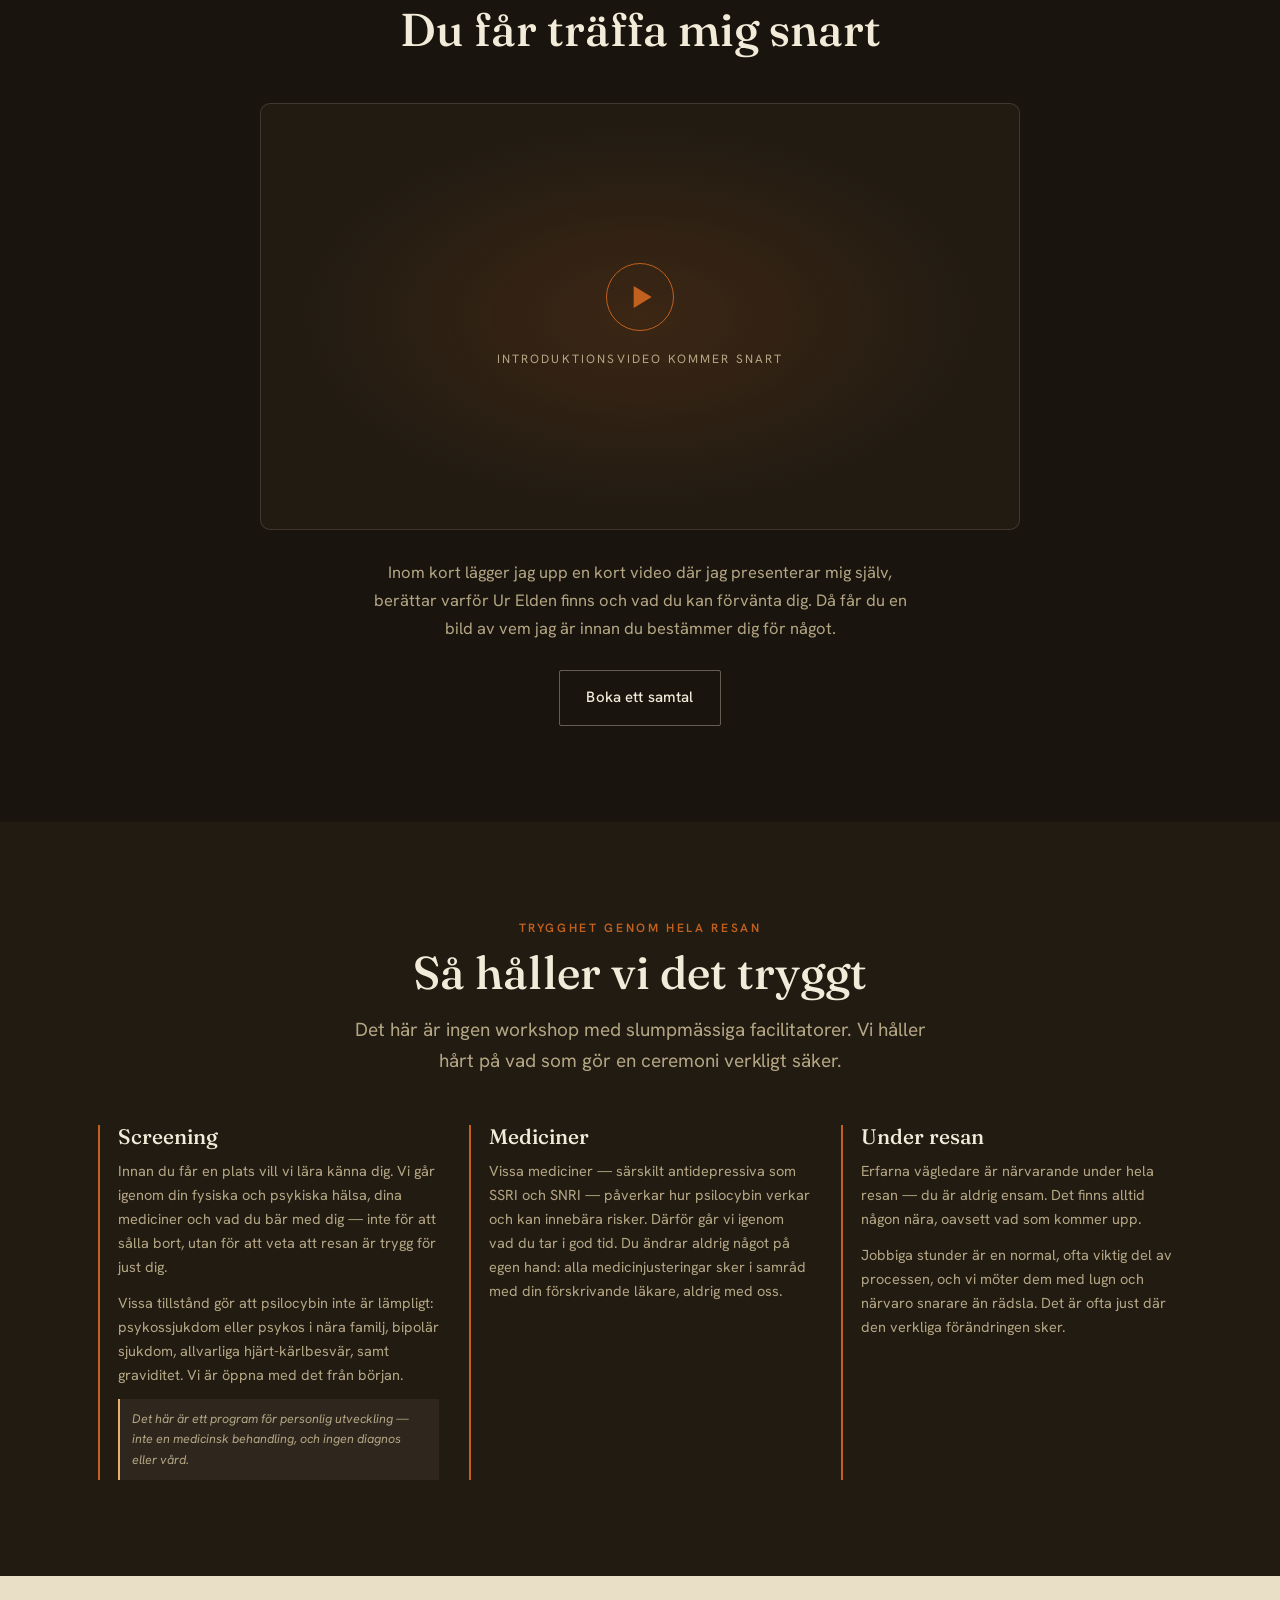
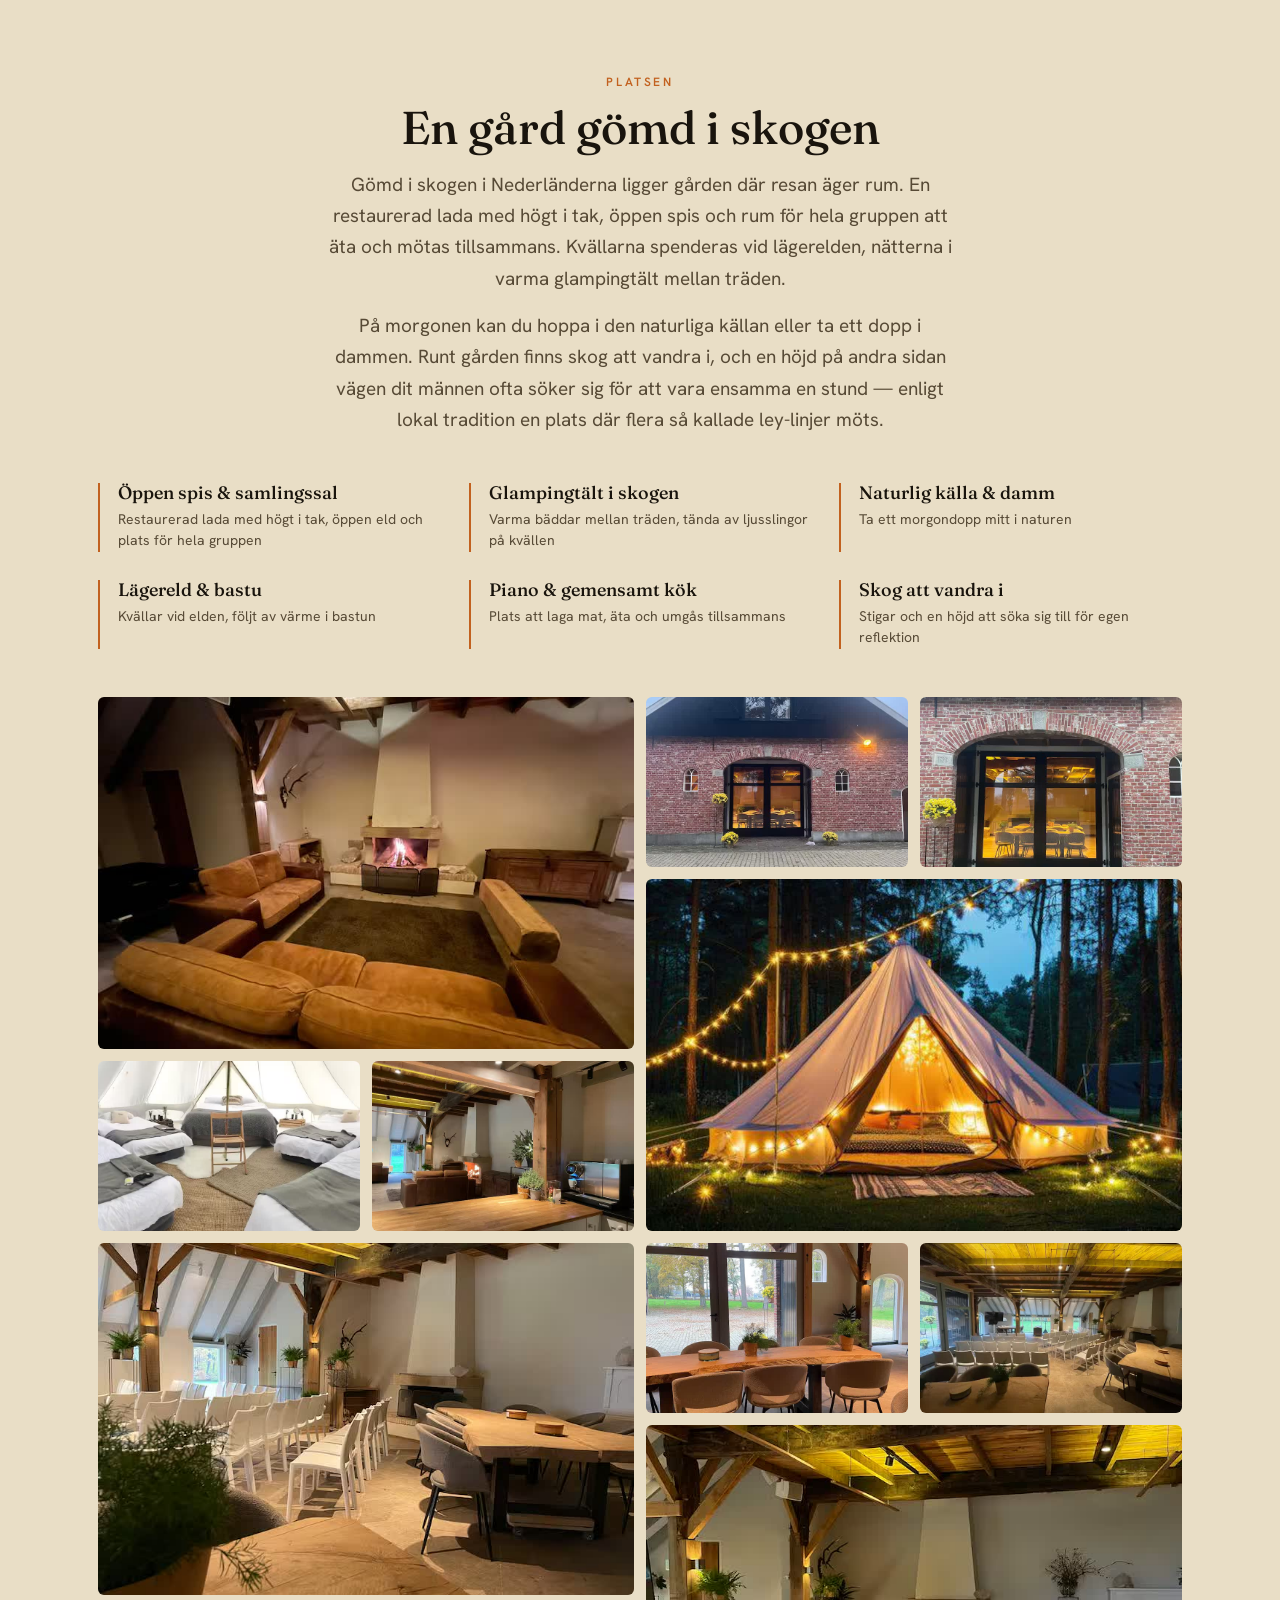
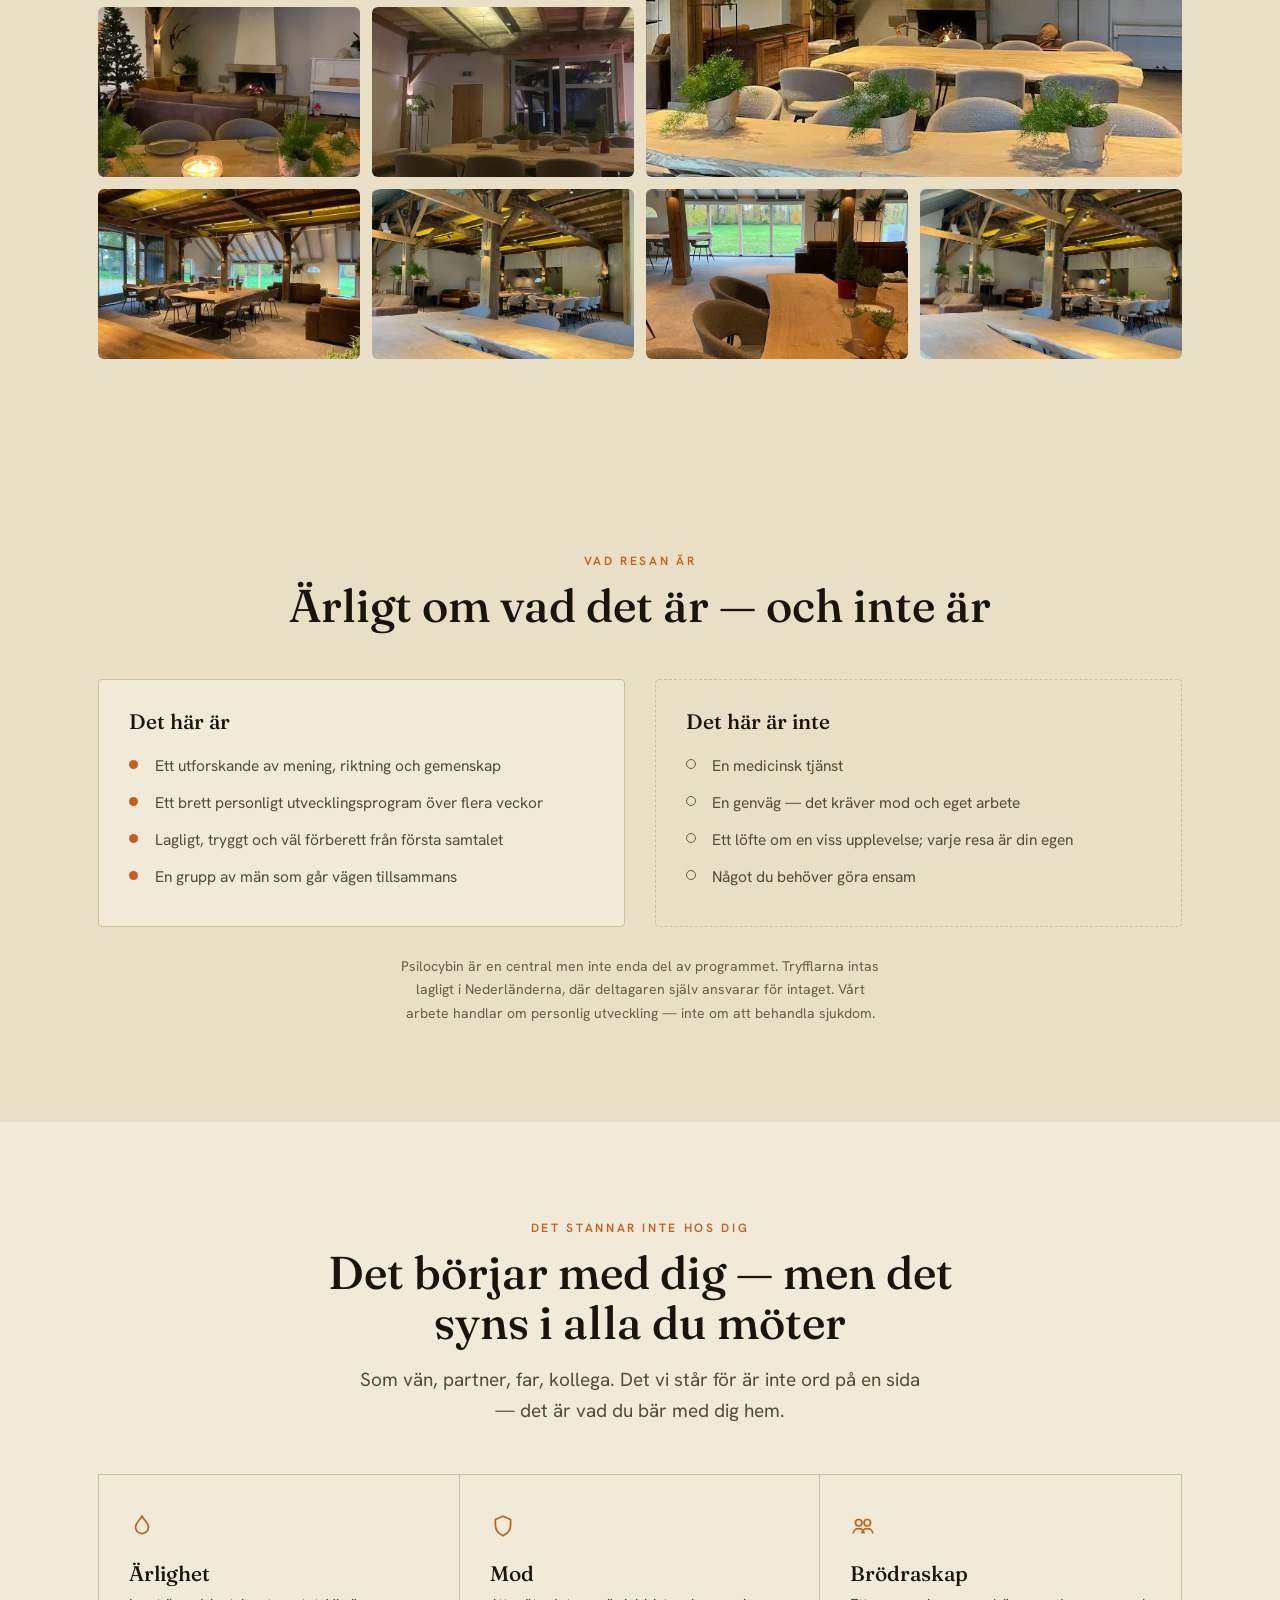
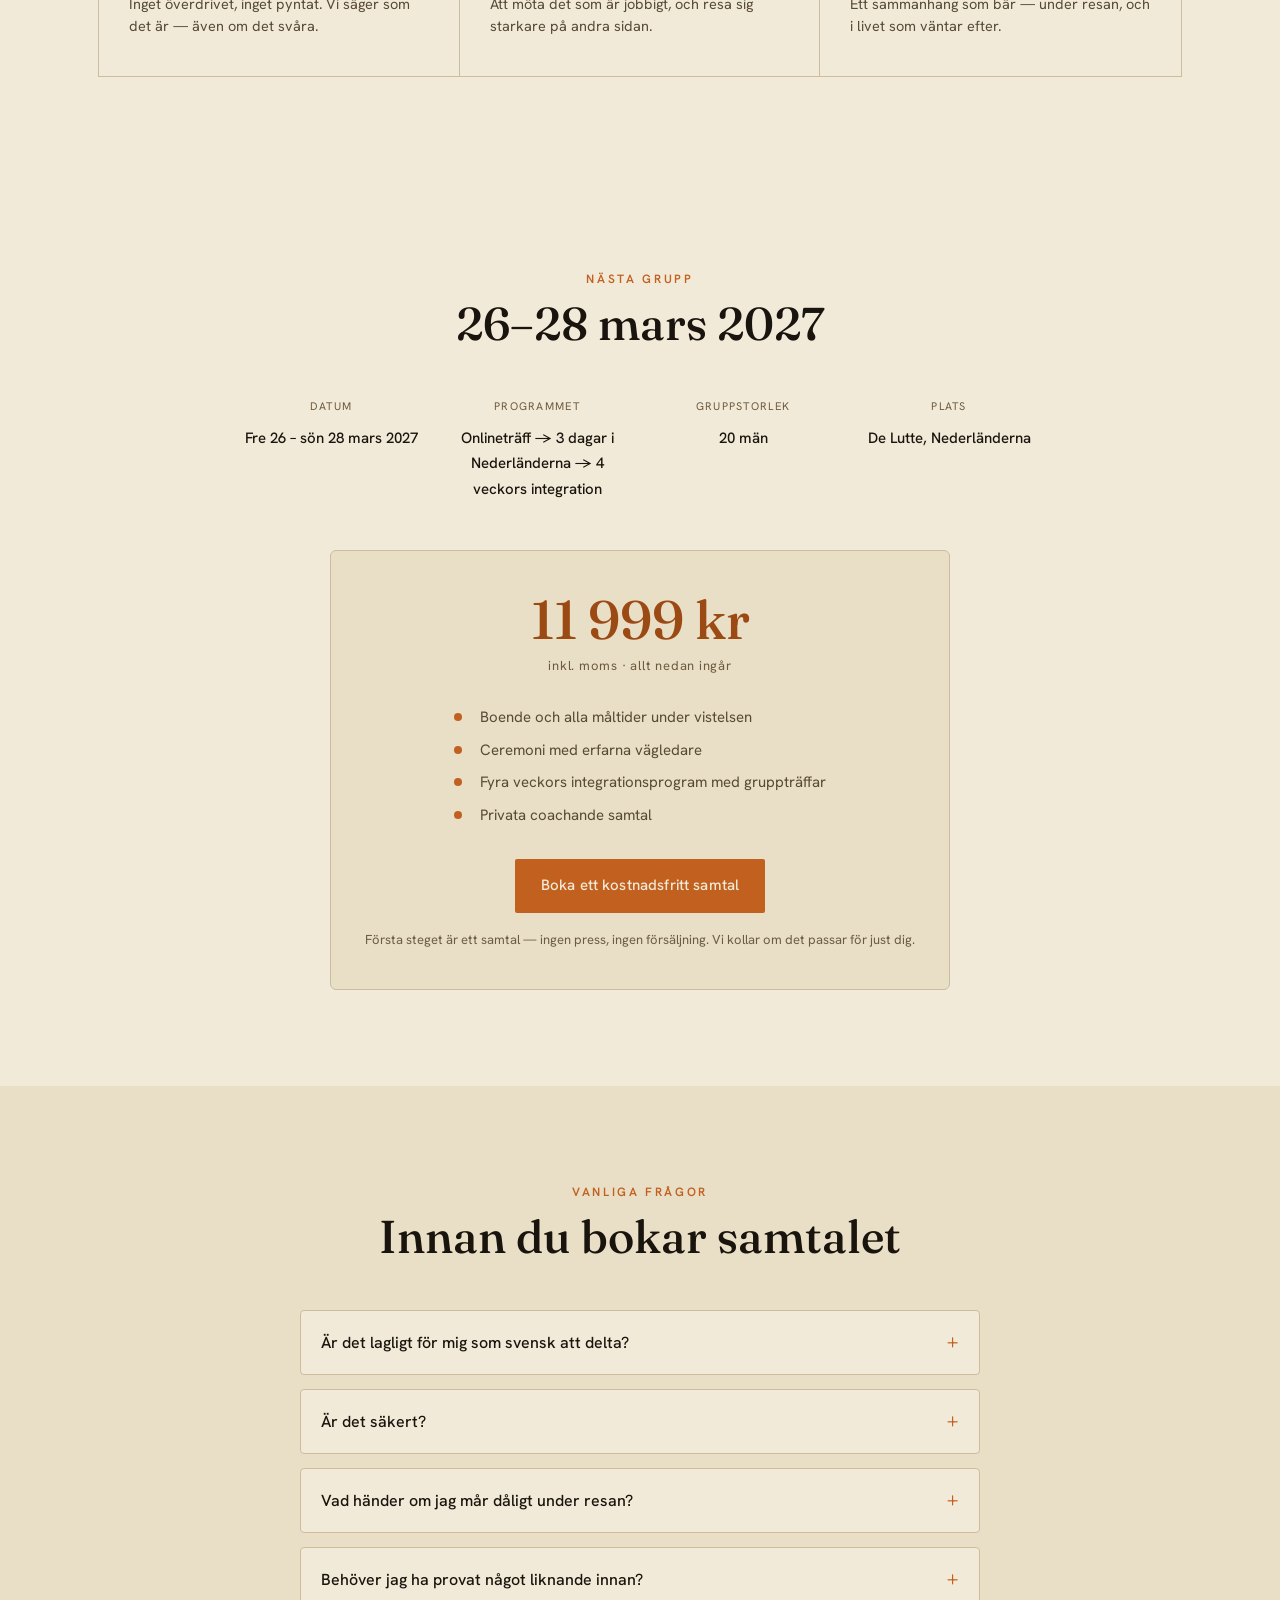
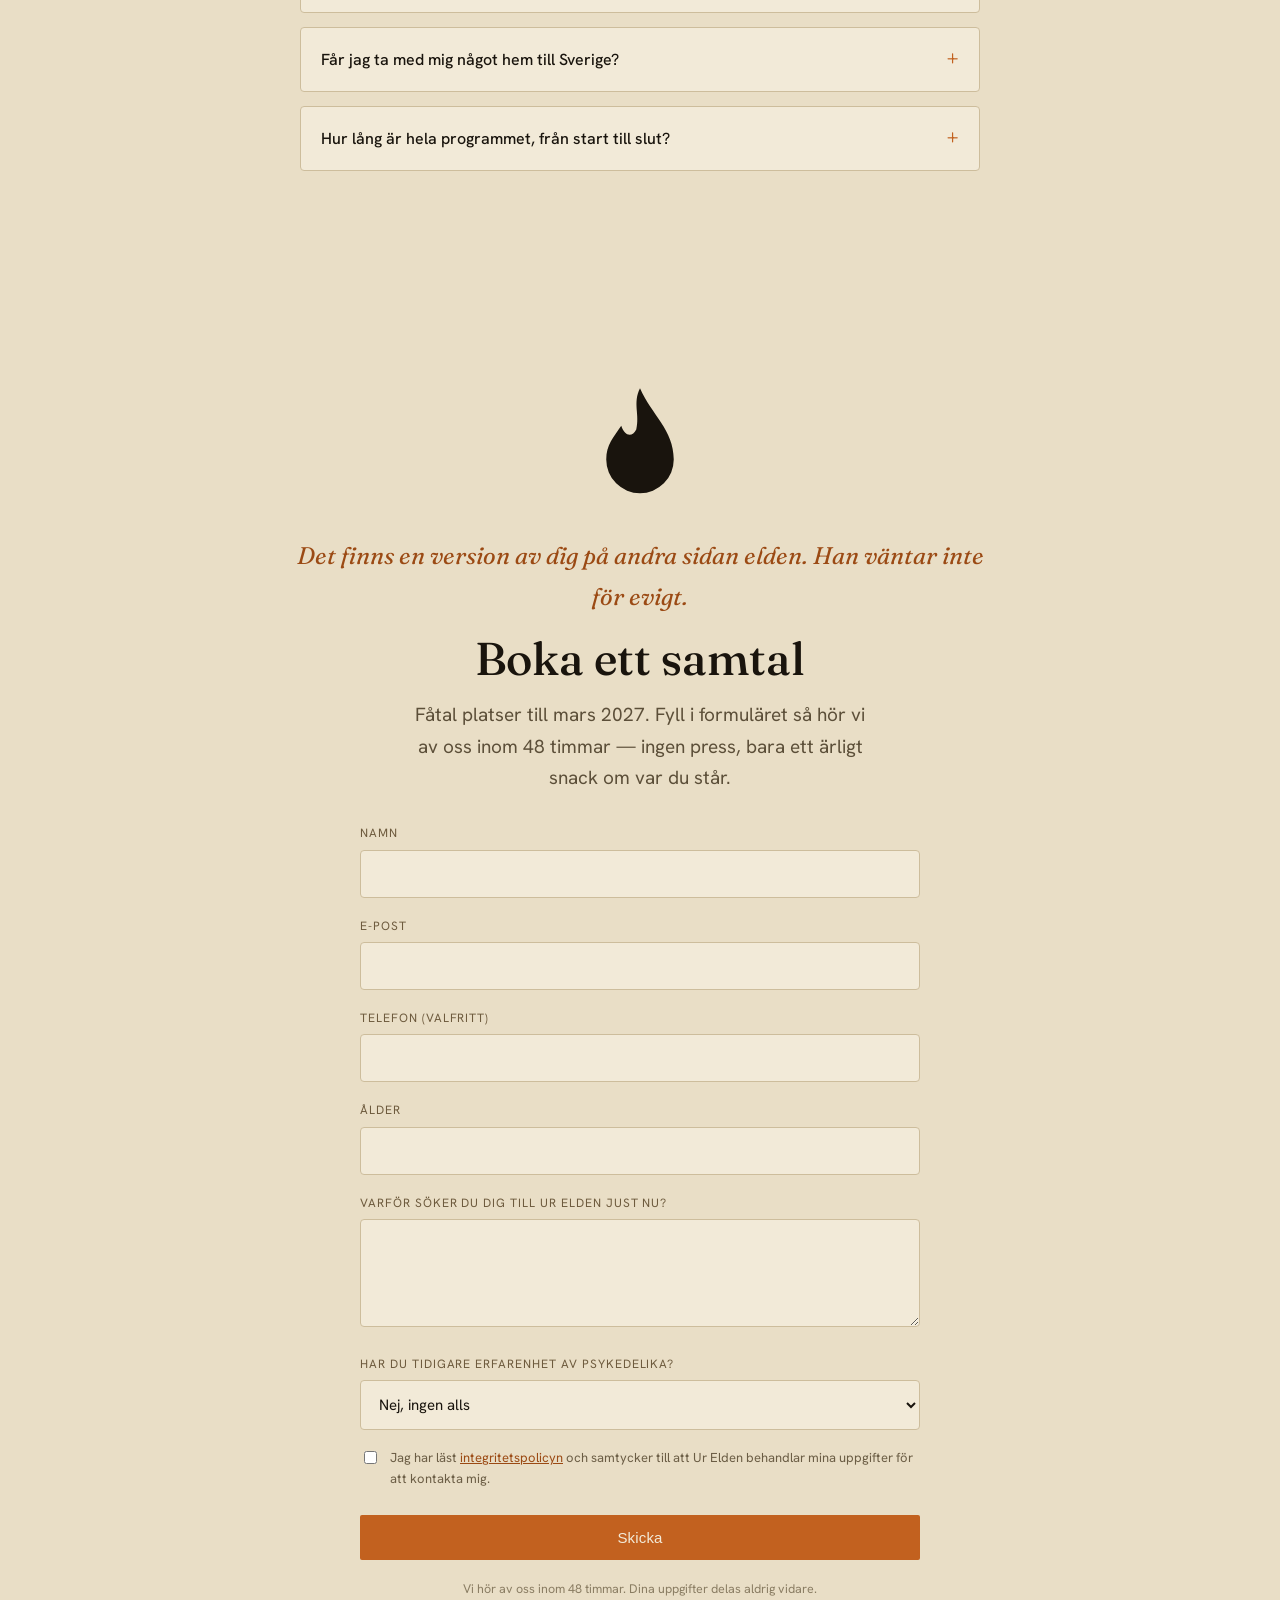
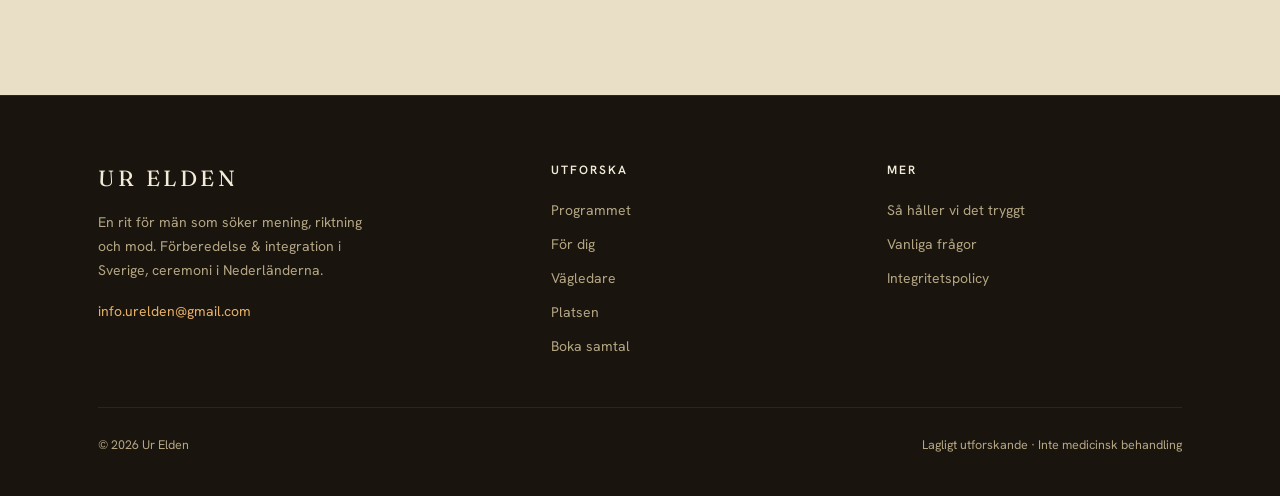
==== commit b836a774: "Priskort: vistelsen istället för resan Co-Authored-By: Claude Sonnet 5.5 <noreply@anthropic.com>" ====
--- a/index.html
+++ b/index.html
@@ -413,7 +413,7 @@
       <p class="price">11 999 kr</p>
       <p class="price-sub">inkl. moms · allt nedan ingår</p>
       <ul>
-        <li>Boende och alla måltider under resan</li>
+        <li>Boende och alla måltider under vistelsen</li>
         <li>Ceremoni med erfarna vägledare</li>
         <li>Fyra veckors integrationsprogram med gruppträffar</li>
         <li>Privata coachande samtal</li>
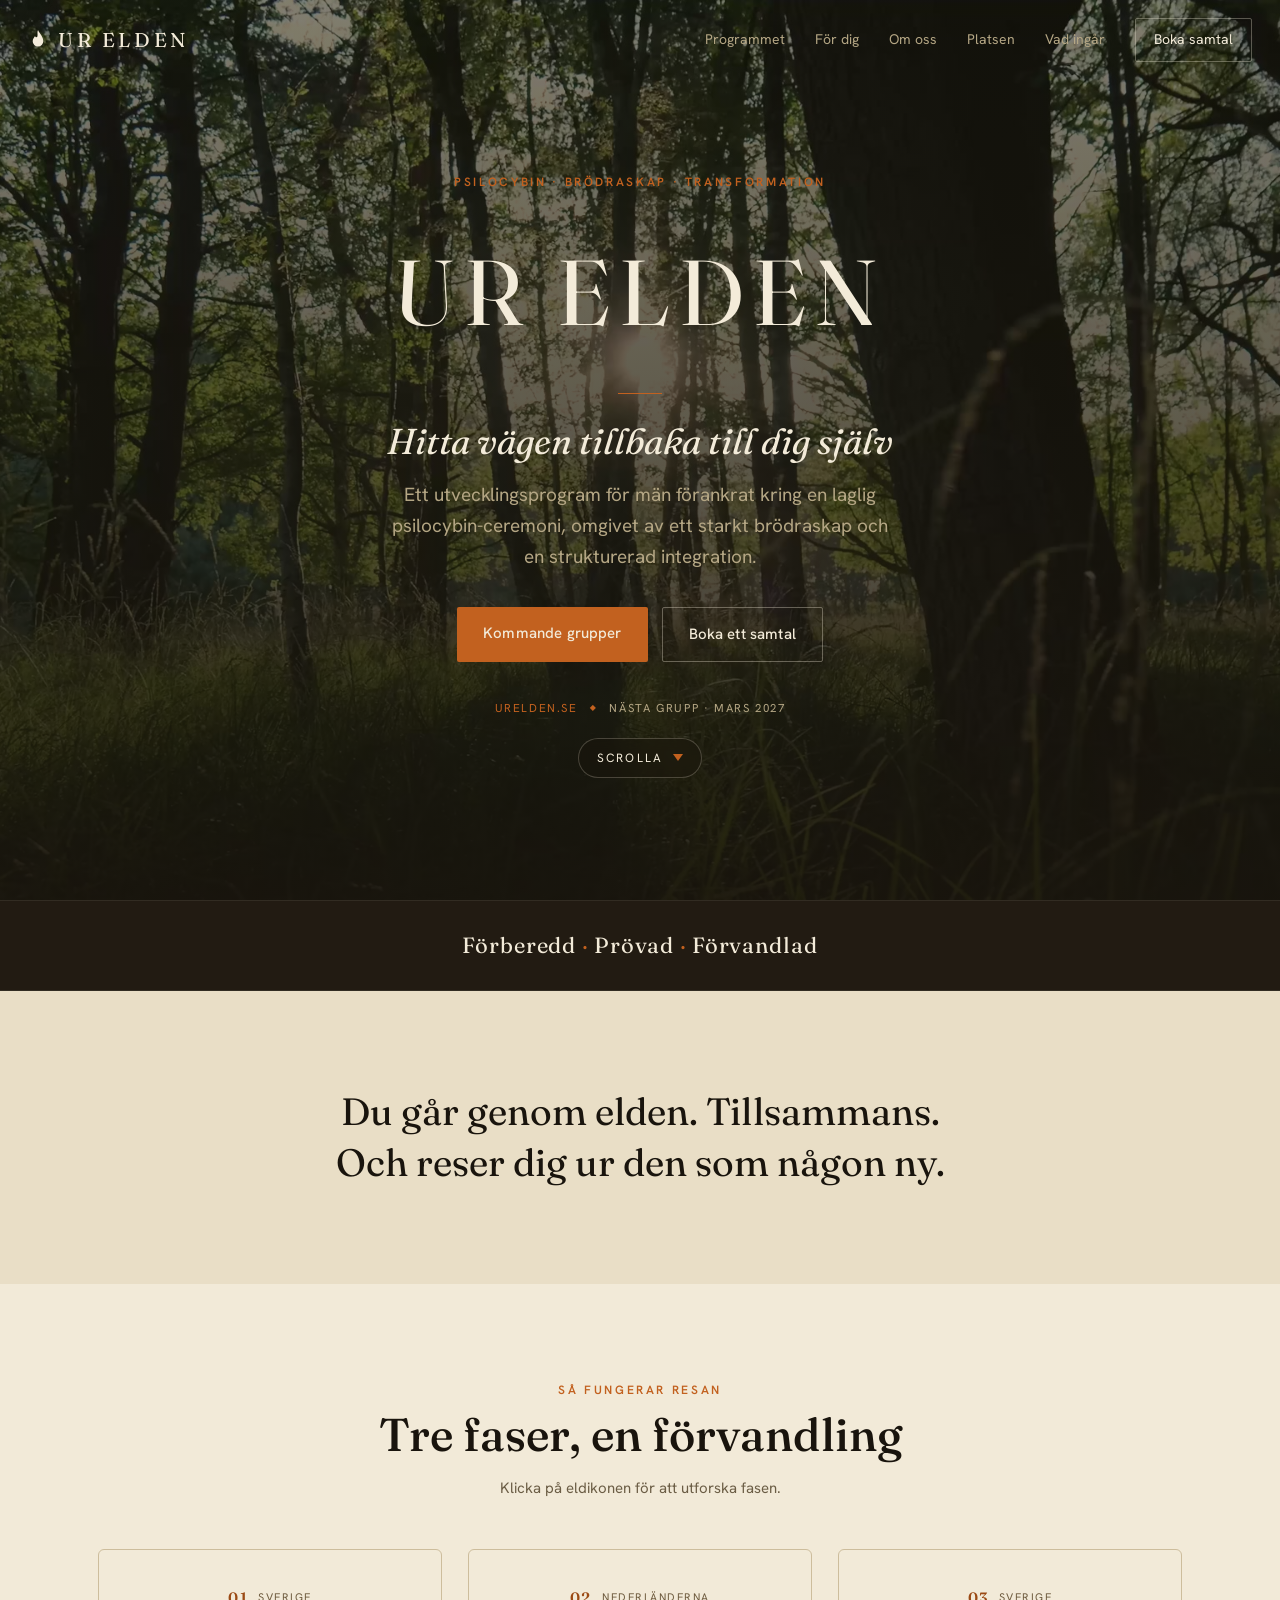
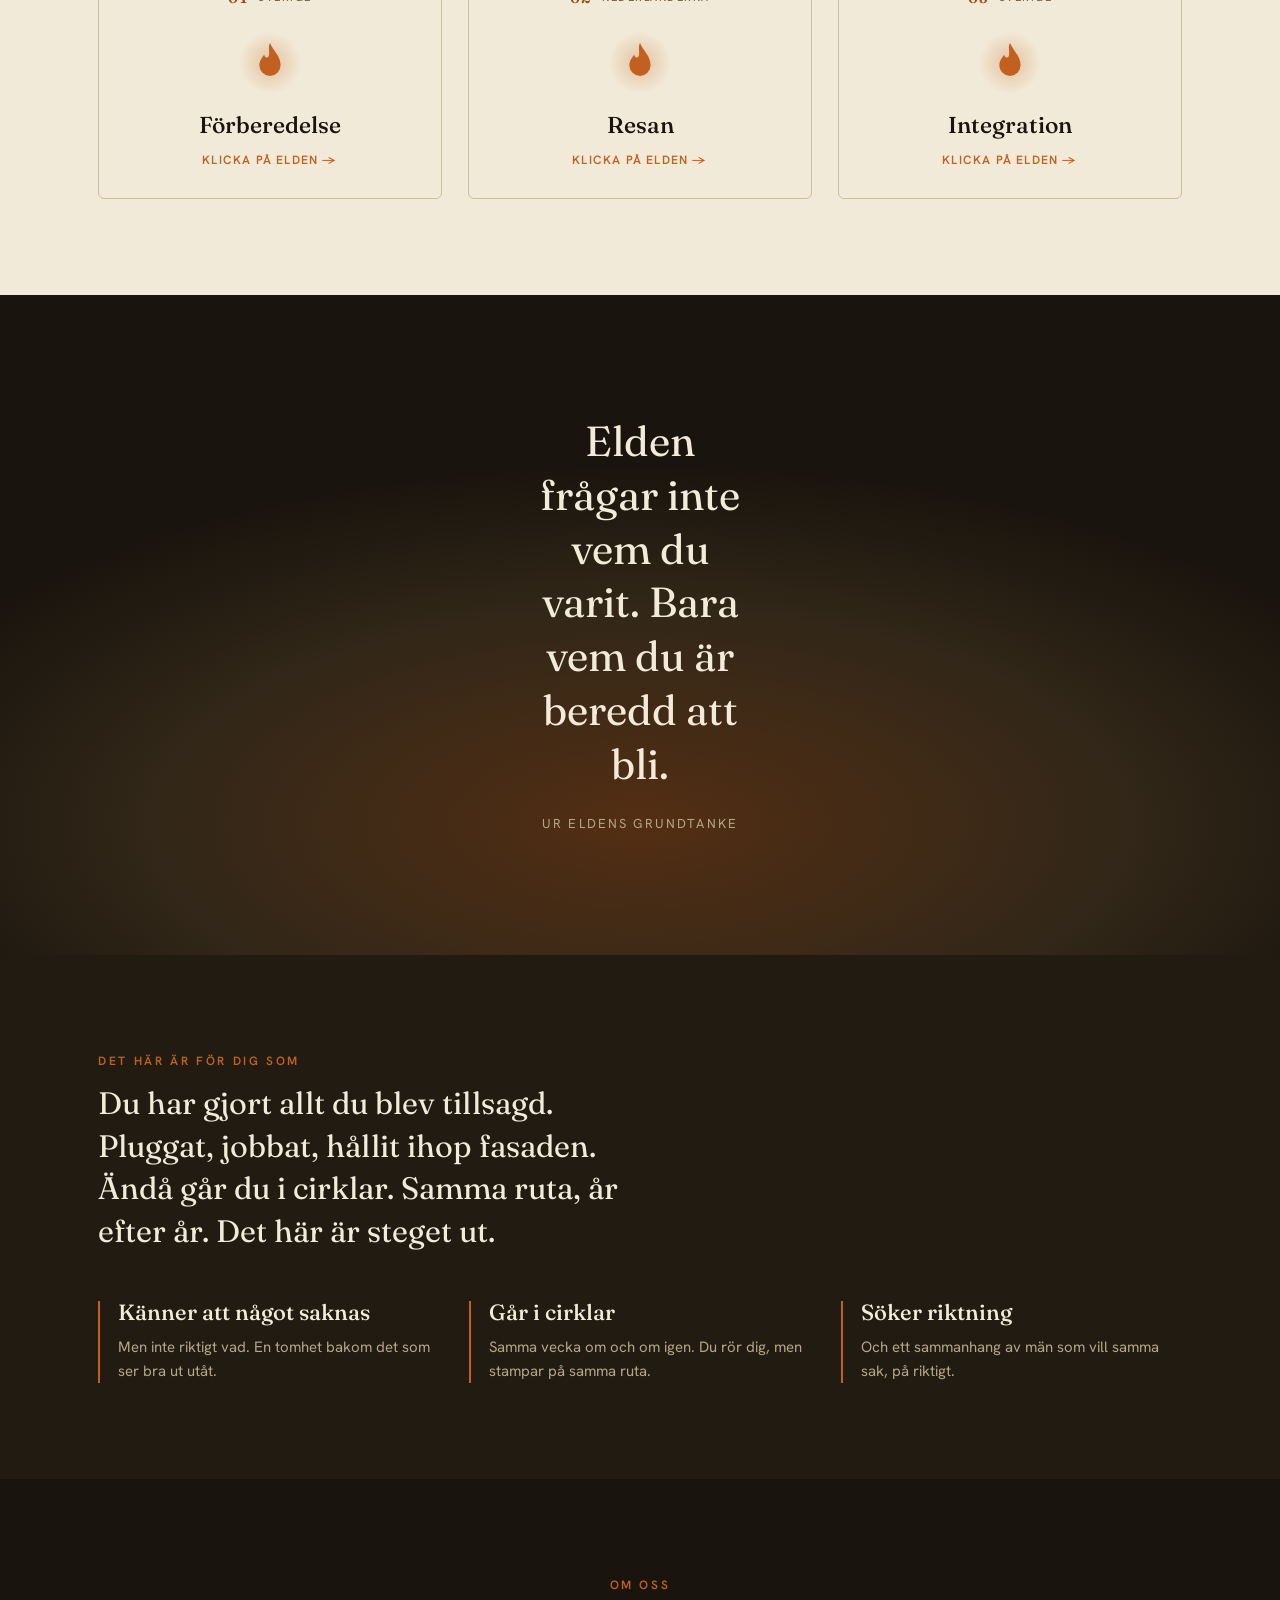
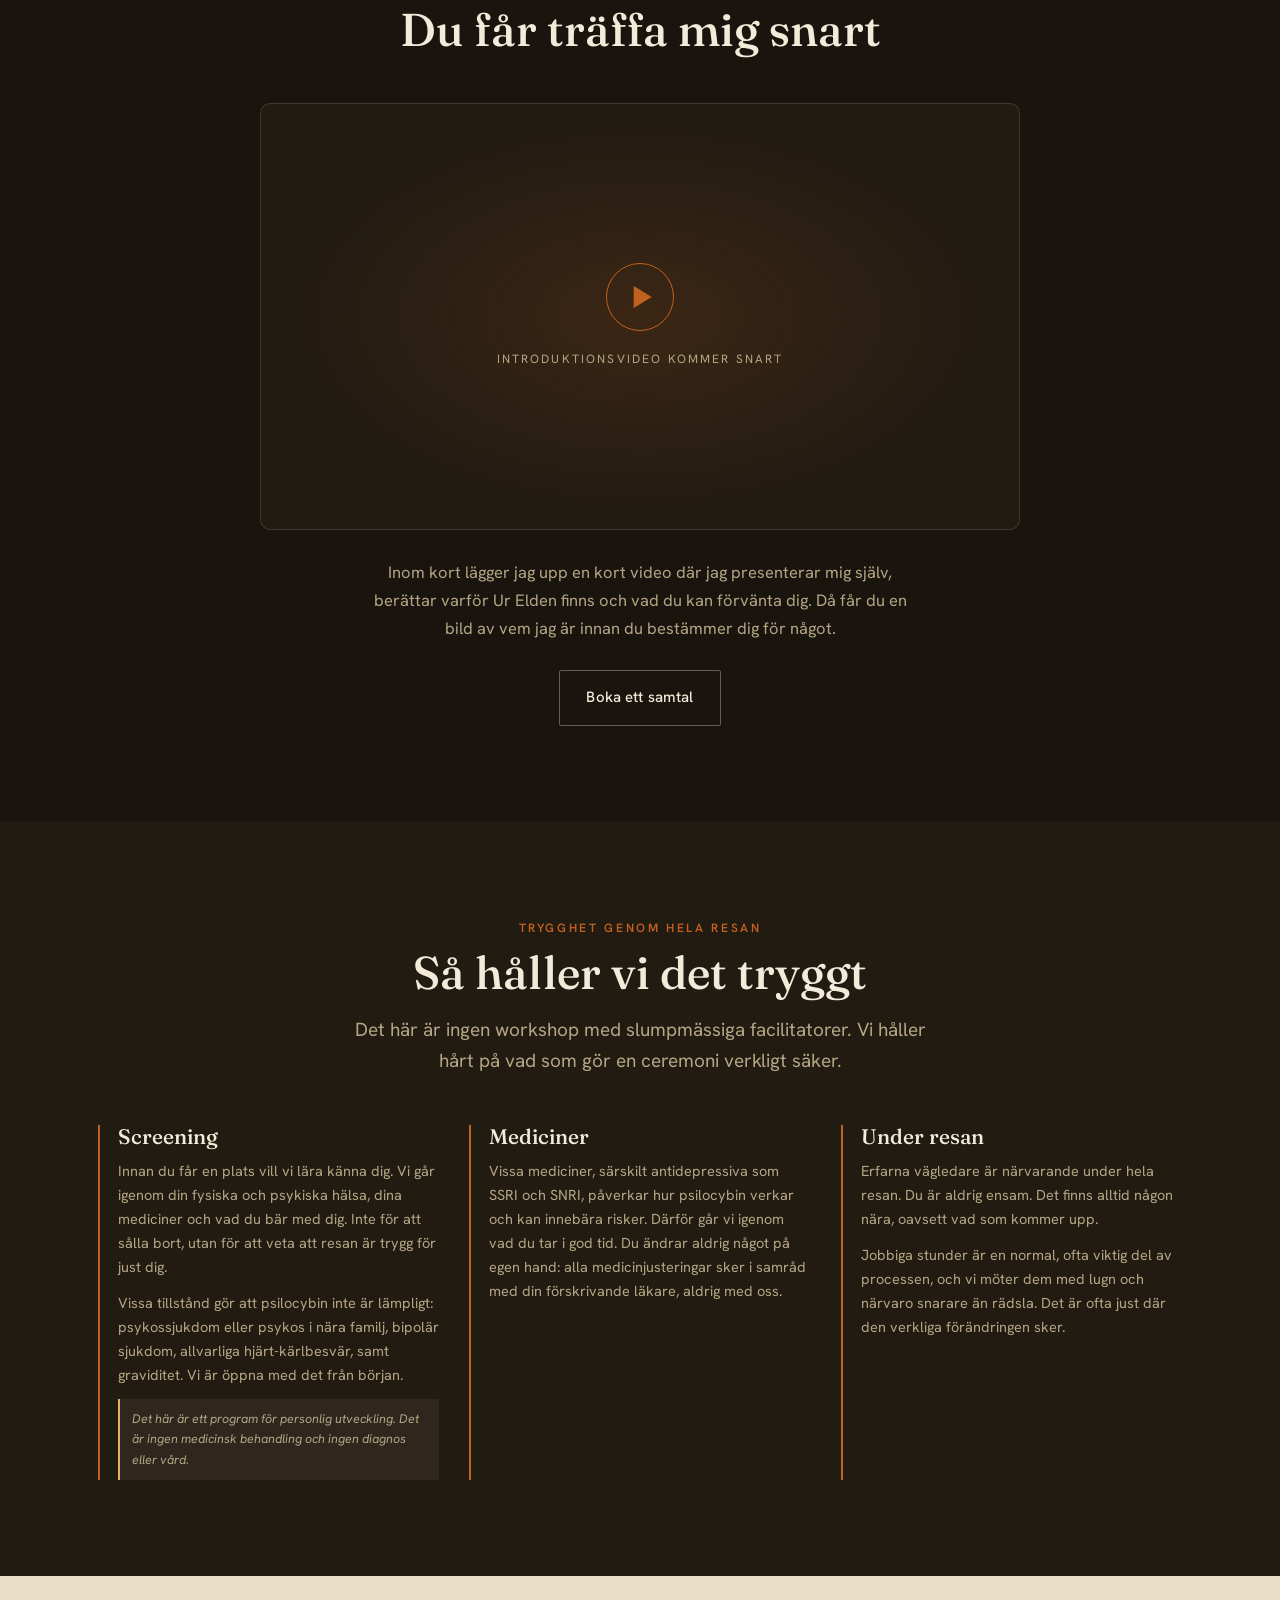
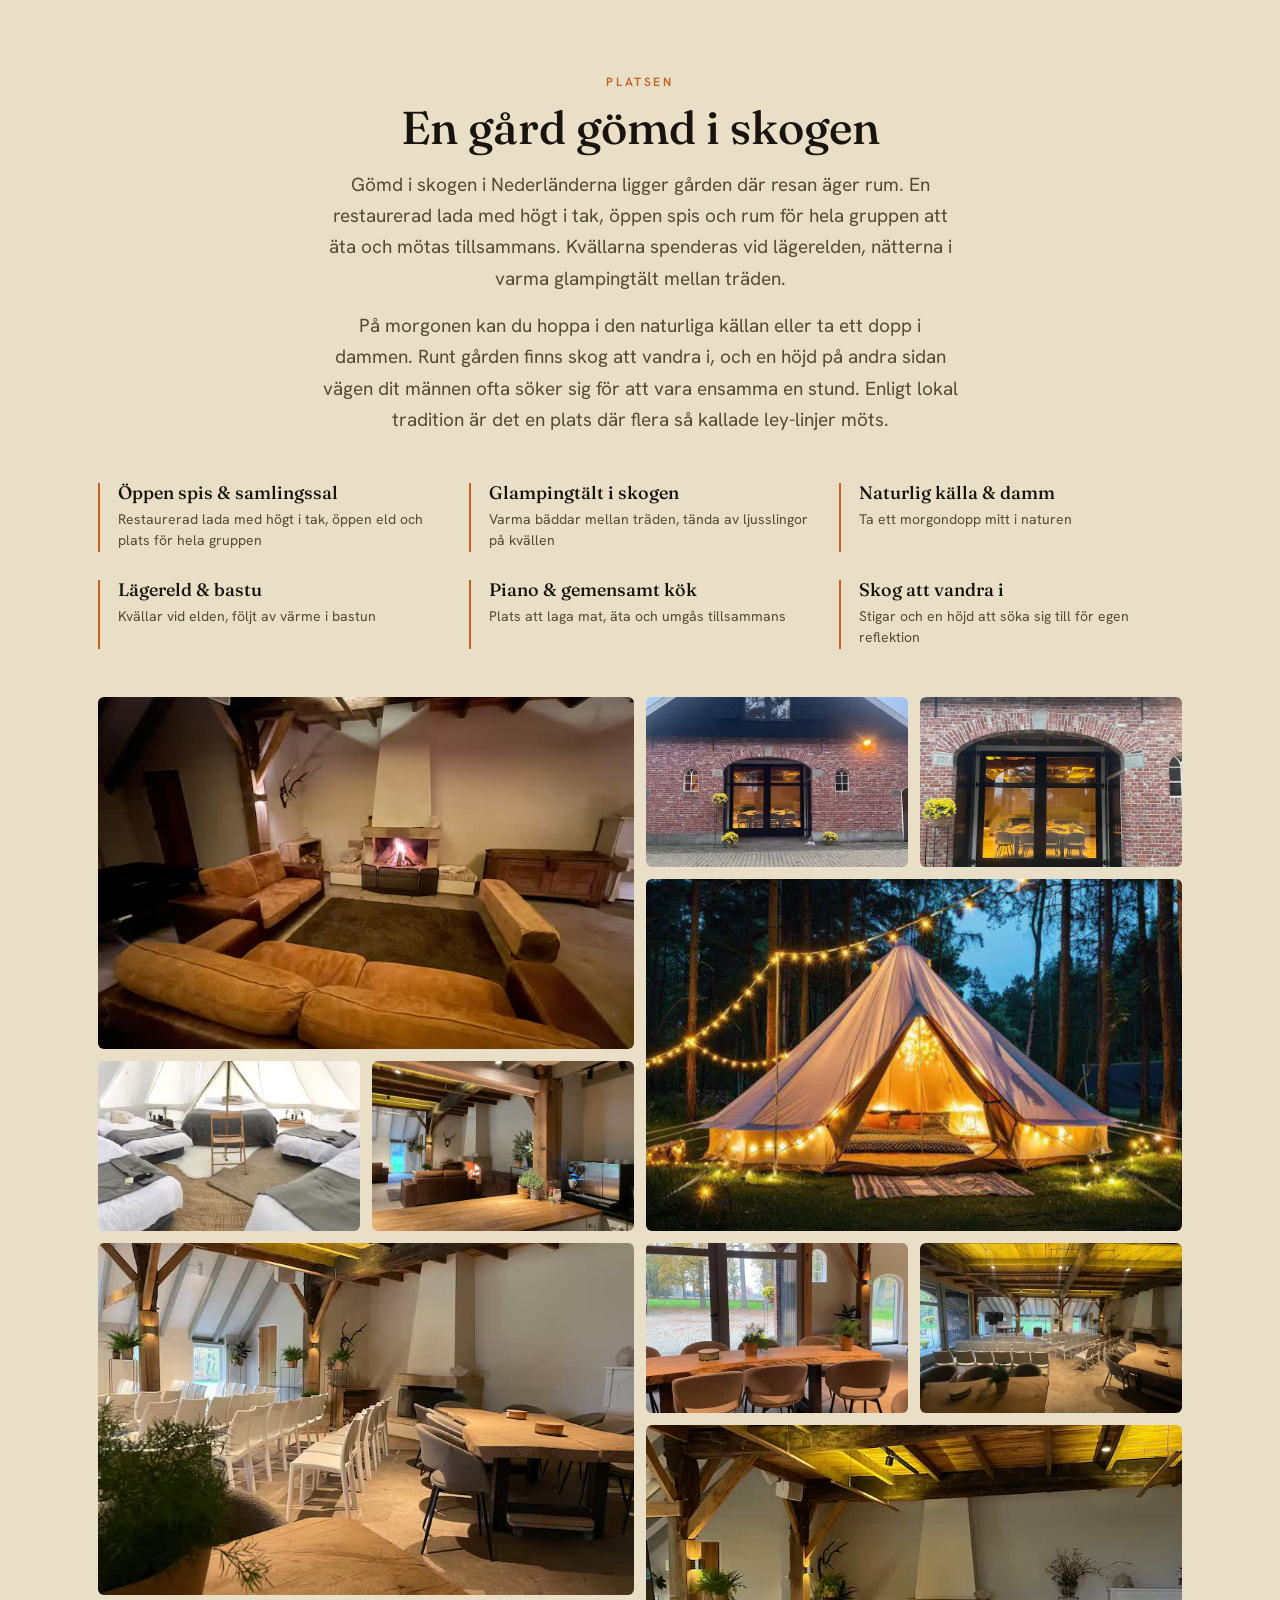
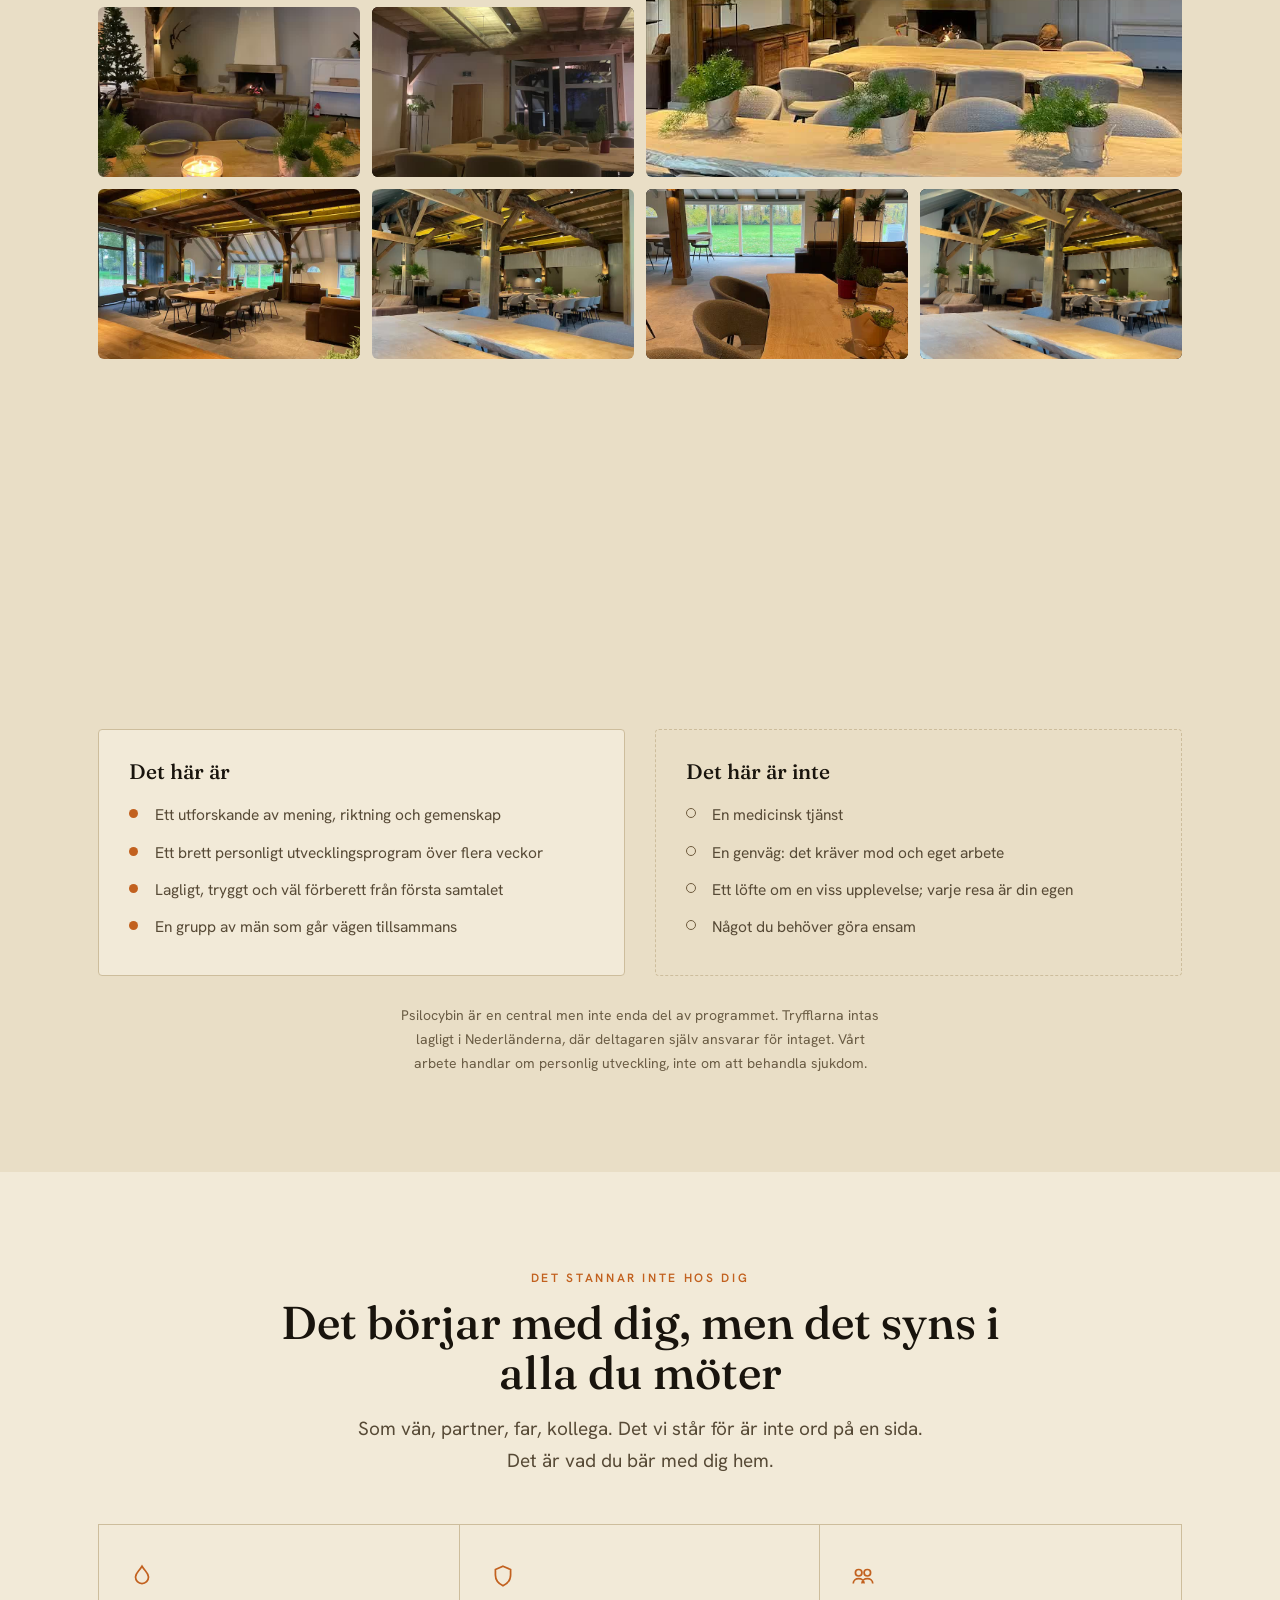
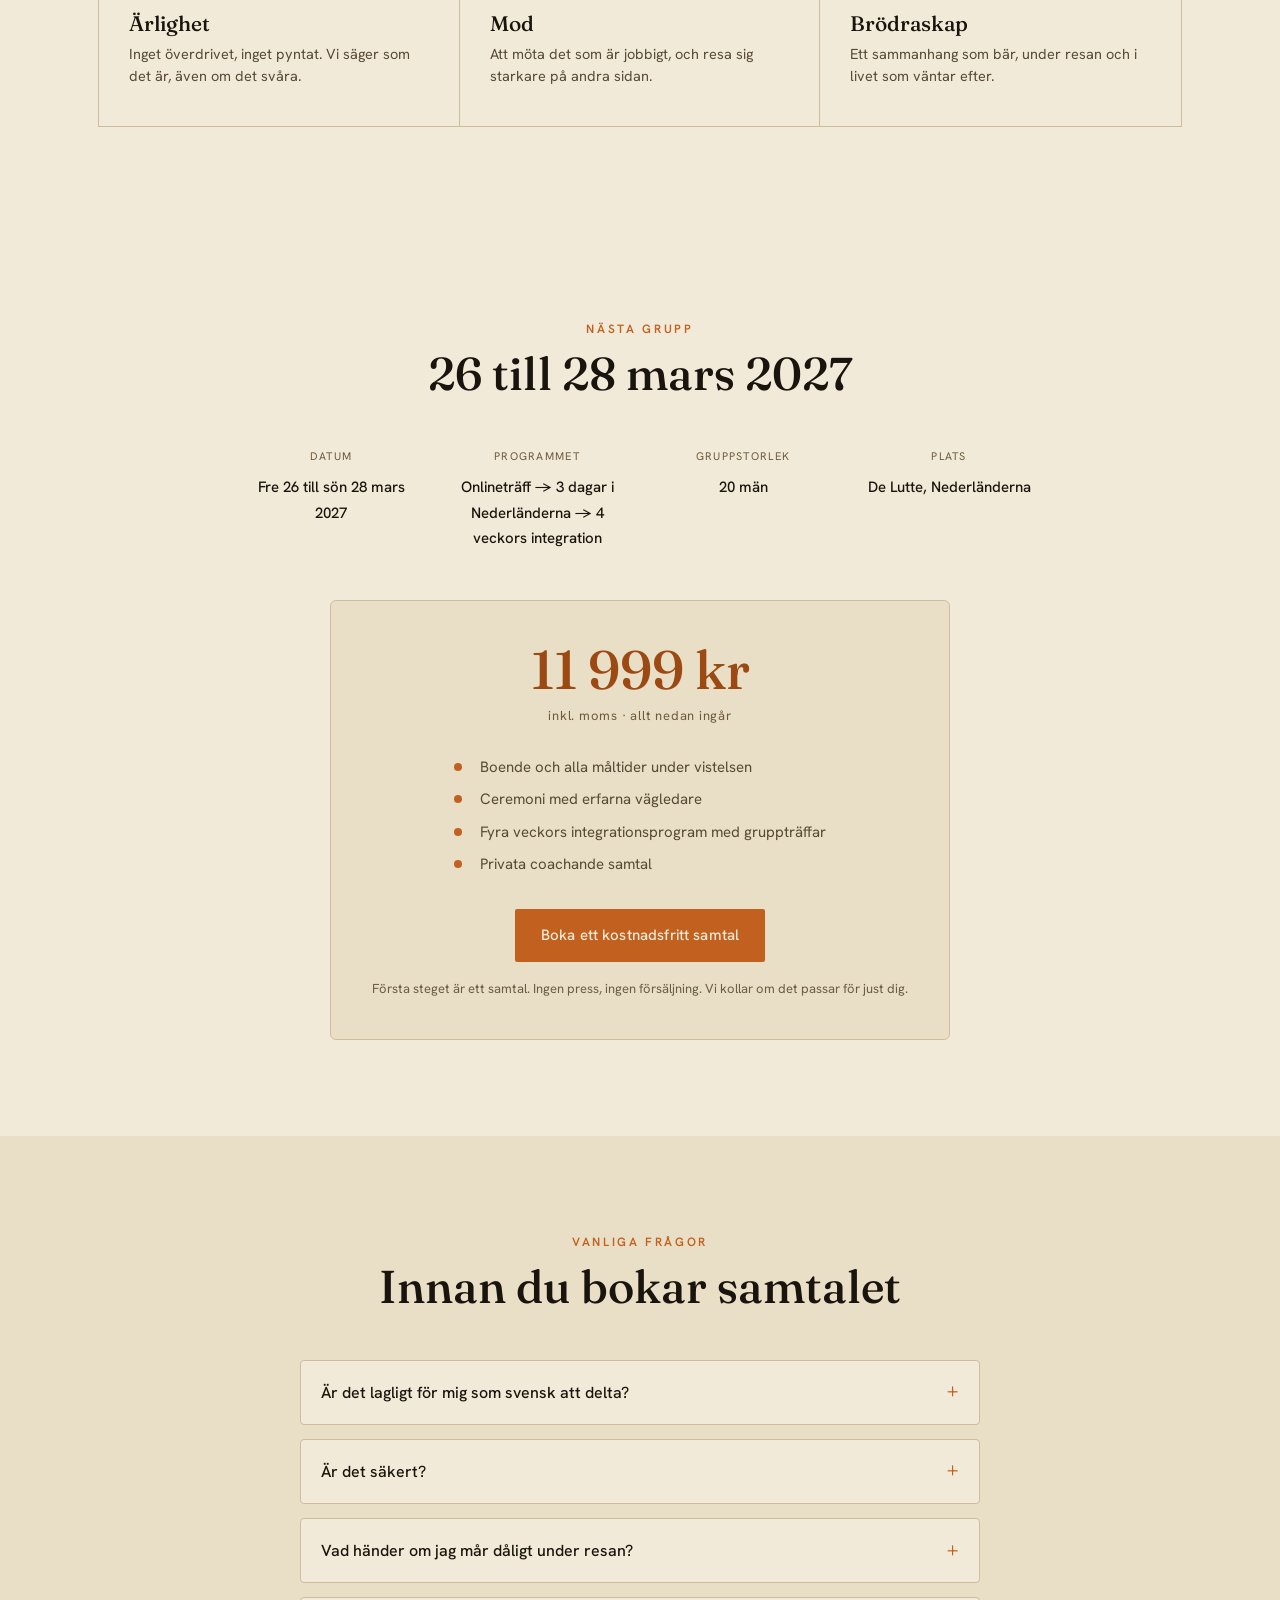
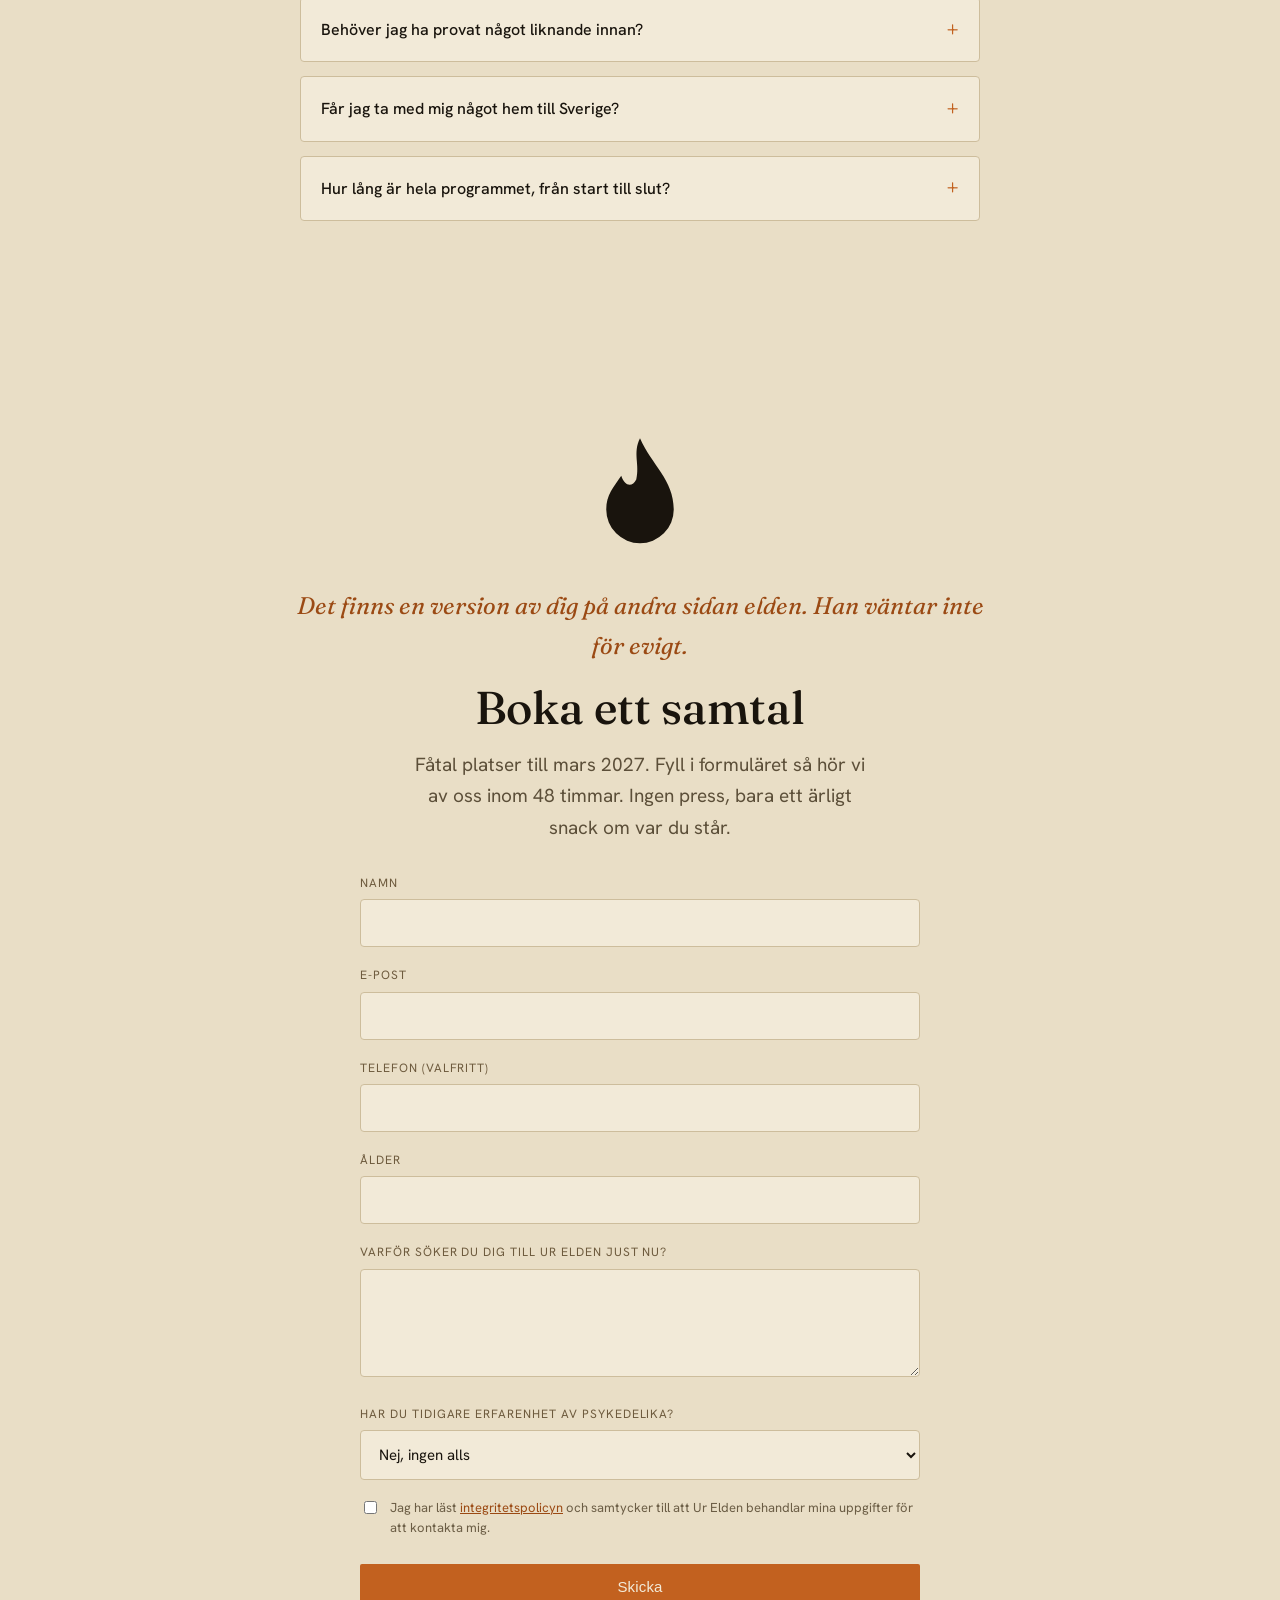
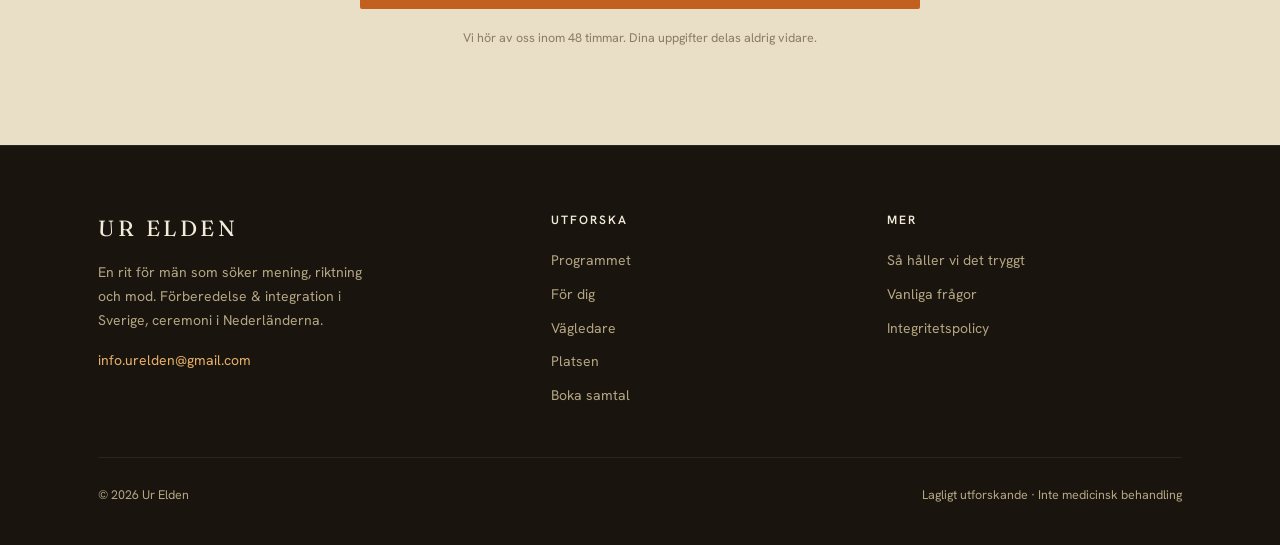
==== commit 4eb20731: "Ta bort alla tankestreck på sidan, omformulerade fraser Co-Authored-By: Claude Sonnet 5.5 <noreply@a" ====
--- a/index.html
+++ b/index.html
@@ -3,18 +3,18 @@
 <head>
   <meta charset="UTF-8">
   <meta name="viewport" content="width=device-width, initial-scale=1">
-  <title>Ur Elden — En rit för män som söker riktning</title>
-  <meta name="description" content="Ur Elden — ett utvecklingsprogram för män förankrat kring en laglig psilocybin-ceremoni. Omgivet av brödraskap och strukturerad integration.">
+  <title>Ur Elden | En rit för män som söker riktning</title>
+  <meta name="description" content="Ur Elden är ett utvecklingsprogram för män förankrat kring en laglig psilocybin-ceremoni. Omgivet av brödraskap och strukturerad integration.">
   <link rel="icon" type="image/svg+xml" href="assets/favicon.svg">
   <link rel="canonical" href="https://urelden.se/">
   <meta name="theme-color" content="#19140d">
   <meta property="og:type" content="website">
-  <meta property="og:title" content="Ur Elden — En rit för män som söker riktning">
+  <meta property="og:title" content="Ur Elden | En rit för män som söker riktning">
   <meta property="og:description" content="Ett utvecklingsprogram för män som söker mening, riktning och mod. Gå genom elden. Res dig ur den.">
   <meta property="og:url" content="https://urelden.se/">
   <meta property="og:locale" content="sv_SE">
   <meta name="twitter:card" content="summary_large_image">
-  <meta name="twitter:title" content="Ur Elden — En rit för män som söker riktning">
+  <meta name="twitter:title" content="Ur Elden | En rit för män som söker riktning">
   <meta name="twitter:description" content="Ett utvecklingsprogram för män som söker mening, riktning och mod. Gå genom elden. Res dig ur den.">
   <link rel="preconnect" href="https://fonts.googleapis.com">
   <link rel="preconnect" href="https://fonts.gstatic.com" crossorigin>
@@ -155,7 +155,7 @@
 <section class="band band--ink2" id="foryou">
   <div class="wrap">
     <p class="eyebrow reveal">Det här är för dig som</p>
-    <p class="reveal" style="font-family:var(--display);font-size:clamp(22px,2.8vw,31px);line-height:1.38;color:var(--cream);max-width:26ch;margin:var(--sp-eyebrow) 0 0">Du har gjort allt du blev tillsagd. Pluggat, jobbat, hållit ihop fasaden. Ändå går du i cirklar — samma ruta, år efter år. Det här är steget ut.</p>
+    <p class="reveal" style="font-family:var(--display);font-size:clamp(22px,2.8vw,31px);line-height:1.38;color:var(--cream);max-width:26ch;margin:var(--sp-eyebrow) 0 0">Du har gjort allt du blev tillsagd. Pluggat, jobbat, hållit ihop fasaden. Ändå går du i cirklar. Samma ruta, år efter år. Det här är steget ut.</p>
     <div class="foryou">
       <div class="item reveal">
         <h3>Känner att något saknas</h3>
@@ -167,7 +167,7 @@
       </div>
       <div class="item reveal">
         <h3>Söker riktning</h3>
-        <p>Och ett sammanhang av män som vill samma sak — på riktigt.</p>
+        <p>Och ett sammanhang av män som vill samma sak, på riktigt.</p>
       </div>
     </div>
   </div>
@@ -204,19 +204,19 @@
 
       <div class="safe reveal">
         <h3>Screening</h3>
-        <p>Innan du får en plats vill vi lära känna dig. Vi går igenom din fysiska och psykiska hälsa, dina mediciner och vad du bär med dig — inte för att sålla bort, utan för att veta att resan är trygg för just dig.</p>
+        <p>Innan du får en plats vill vi lära känna dig. Vi går igenom din fysiska och psykiska hälsa, dina mediciner och vad du bär med dig. Inte för att sålla bort, utan för att veta att resan är trygg för just dig.</p>
         <p>Vissa tillstånd gör att psilocybin inte är lämpligt: psykossjukdom eller psykos i nära familj, bipolär sjukdom, allvarliga hjärt-kärlbesvär, samt graviditet. Vi är öppna med det från början.</p>
-        <p class="legal-note">Det här är ett program för personlig utveckling — inte en medicinsk behandling, och ingen diagnos eller vård.</p>
+        <p class="legal-note">Det här är ett program för personlig utveckling. Det är ingen medicinsk behandling och ingen diagnos eller vård.</p>
       </div>
 
       <div class="safe reveal">
         <h3>Mediciner</h3>
-        <p>Vissa mediciner — särskilt antidepressiva som SSRI och SNRI — påverkar hur psilocybin verkar och kan innebära risker. Därför går vi igenom vad du tar i god tid. Du ändrar aldrig något på egen hand: alla medicinjusteringar sker i samråd med din förskrivande läkare, aldrig med oss.</p>
+        <p>Vissa mediciner, särskilt antidepressiva som SSRI och SNRI, påverkar hur psilocybin verkar och kan innebära risker. Därför går vi igenom vad du tar i god tid. Du ändrar aldrig något på egen hand: alla medicinjusteringar sker i samråd med din förskrivande läkare, aldrig med oss.</p>
       </div>
 
       <div class="safe reveal">
         <h3>Under resan</h3>
-        <p>Erfarna vägledare är närvarande under hela resan — du är aldrig ensam. Det finns alltid någon nära, oavsett vad som kommer upp.</p>
+        <p>Erfarna vägledare är närvarande under hela resan. Du är aldrig ensam. Det finns alltid någon nära, oavsett vad som kommer upp.</p>
         <p>Jobbiga stunder är en normal, ofta viktig del av processen, och vi möter dem med lugn och närvaro snarare än rädsla. Det är ofta just där den verkliga förändringen sker.</p>
       </div>
 
@@ -230,7 +230,7 @@
       <p class="eyebrow">Platsen</p>
       <h2 style="margin-top:10px">En gård gömd i skogen</h2>
       <p class="lead" style="color:#574a36;max-width:58ch;margin:16px auto 0">Gömd i skogen i Nederländerna ligger gården där resan äger rum. En restaurerad lada med högt i tak, öppen spis och rum för hela gruppen att äta och mötas tillsammans. Kvällarna spenderas vid lägerelden, nätterna i varma glampingtält mellan träden.</p>
-      <p class="lead" style="color:#574a36;max-width:58ch;margin:16px auto 0">På morgonen kan du hoppa i den naturliga källan eller ta ett dopp i dammen. Runt gården finns skog att vandra i, och en höjd på andra sidan vägen dit männen ofta söker sig för att vara ensamma en stund — enligt lokal tradition en plats där flera så kallade ley-linjer möts.</p>
+      <p class="lead" style="color:#574a36;max-width:58ch;margin:16px auto 0">På morgonen kan du hoppa i den naturliga källan eller ta ett dopp i dammen. Runt gården finns skog att vandra i, och en höjd på andra sidan vägen dit männen ofta söker sig för att vara ensamma en stund. Enligt lokal tradition är det en plats där flera så kallade ley-linjer möts.</p>
     </div>
 
     <div class="venue-feats reveal">
@@ -328,7 +328,7 @@
   <div class="wrap">
     <div class="center reveal">
       <p class="eyebrow">Vad resan är</p>
-      <h2 style="margin-top:10px">Ärligt om vad det är — och inte är</h2>
+      <h2 style="margin-top:10px">Ärligt om vad det är, och vad det inte är</h2>
     </div>
     <div class="twocol">
       <div class="card reveal">
@@ -344,13 +344,13 @@
         <h3>Det här är inte</h3>
         <ul>
           <li>En medicinsk tjänst</li>
-          <li>En genväg — det kräver mod och eget arbete</li>
+          <li>En genväg: det kräver mod och eget arbete</li>
           <li>Ett löfte om en viss upplevelse; varje resa är din egen</li>
           <li>Något du behöver göra ensam</li>
         </ul>
       </div>
     </div>
-    <p class="note">Psilocybin är en central men inte enda del av programmet. Tryfflarna intas lagligt i Nederländerna, där deltagaren själv ansvarar för intaget. Vårt arbete handlar om personlig utveckling — inte om att behandla sjukdom.</p>
+    <p class="note">Psilocybin är en central men inte enda del av programmet. Tryfflarna intas lagligt i Nederländerna, där deltagaren själv ansvarar för intaget. Vårt arbete handlar om personlig utveckling, inte om att behandla sjukdom.</p>
   </div>
 </section>
 
@@ -358,14 +358,14 @@
   <div class="wrap">
     <div class="center reveal">
       <p class="eyebrow">Det stannar inte hos dig</p>
-      <h2 style="margin-top:10px">Det börjar med dig — men det syns i alla du möter</h2>
-      <p class="lead" style="color:#574a36;max-width:52ch;margin:16px auto 0">Som vän, partner, far, kollega. Det vi står för är inte ord på en sida — det är vad du bär med dig hem.</p>
+      <h2 style="margin-top:10px">Det börjar med dig, men det syns i alla du möter</h2>
+      <p class="lead" style="color:#574a36;max-width:52ch;margin:16px auto 0">Som vän, partner, far, kollega. Det vi står för är inte ord på en sida. Det är vad du bär med dig hem.</p>
     </div>
     <div class="values">
       <div class="value reveal">
         <svg viewBox="0 0 24 24" fill="none" stroke="currentColor" stroke-width="1.6"><path d="M12 3C9 8 6 9 6 13a6 6 0 0 0 12 0c0-4-3-5-6-10Z"/></svg>
         <h3>Ärlighet</h3>
-        <p>Inget överdrivet, inget pyntat. Vi säger som det är — även om det svåra.</p>
+        <p>Inget överdrivet, inget pyntat. Vi säger som det är, även om det svåra.</p>
       </div>
       <div class="value reveal">
         <svg viewBox="0 0 24 24" fill="none" stroke="currentColor" stroke-width="1.6"><path d="M12 3l7 3v5c0 5-3 8-7 10-4-2-7-5-7-10V6Z"/></svg>
@@ -375,7 +375,7 @@
       <div class="value reveal">
         <svg viewBox="0 0 24 24" fill="none" stroke="currentColor" stroke-width="1.6"><circle cx="8" cy="9" r="3"/><circle cx="16" cy="9" r="3"/><path d="M3 19c0-3 2.5-4.5 5-4.5S13 16 13 19M11 19c0-3 2.5-4.5 5-4.5S21 16 21 19"/></svg>
         <h3>Brödraskap</h3>
-        <p>Ett sammanhang som bär — under resan, och i livet som väntar efter.</p>
+        <p>Ett sammanhang som bär, under resan och i livet som väntar efter.</p>
       </div>
     </div>
   </div>
@@ -385,14 +385,14 @@
   <div class="wrap">
     <div class="center reveal">
       <p class="eyebrow">Nästa grupp</p>
-      <h2 style="margin-top:10px">26–28 mars 2027</h2>
+      <h2 style="margin-top:10px">26 till 28 mars 2027</h2>
     </div>
 
     <!-- Praktisk info -->
     <div style="display:grid;grid-template-columns:repeat(auto-fit,minmax(160px,1fr));gap:24px;margin-top:var(--sp-content);max-width:800px;margin-left:auto;margin-right:auto;text-align:center">
       <div>
         <p style="font-size:11px;letter-spacing:.12em;text-transform:uppercase;color:var(--stone);margin-bottom:10px">Datum</p>
-        <p style="font-weight:500;font-size:15px">Fre 26 – sön 28 mars 2027</p>
+        <p style="font-weight:500;font-size:15px">Fre 26 till sön 28 mars 2027</p>
       </div>
       <div>
         <p style="font-size:11px;letter-spacing:.12em;text-transform:uppercase;color:var(--stone);margin-bottom:10px">Programmet</p>
@@ -421,7 +421,7 @@
       <div>
         <a class="btn btn--primary" href="#boka">Boka ett kostnadsfritt samtal</a>
       </div>
-      <p class="assure">Första steget är ett samtal — ingen press, ingen försäljning. Vi kollar om det passar för just dig.</p>
+      <p class="assure">Första steget är ett samtal. Ingen press, ingen försäljning. Vi kollar om det passar för just dig.</p>
     </div>
   </div>
 </section>
@@ -460,7 +460,7 @@
       <details class="faq-item">
         <summary>Är det säkert?</summary>
         <div class="faq-a">
-          <p>Screening, vägledare på plats och en tydlig struktur genom hela resan — läs mer under <a href="#trygghet">Så håller vi det tryggt</a>.</p>
+          <p>Screening, vägledare på plats och en tydlig struktur genom hela resan. Läs mer under <a href="#trygghet">Så håller vi det tryggt</a>.</p>
         </div>
       </details>
 
@@ -481,14 +481,14 @@
       <details class="faq-item">
         <summary>Får jag ta med mig något hem till Sverige?</summary>
         <div class="faq-a">
-          <p>Nej. Tryfflar är lagliga i Nederländerna men olagliga att föra in i Sverige. Allt stannar där — det är en del av hur vi håller programmet inom lagens ramar i båda länderna.</p>
+          <p>Nej. Tryfflar är lagliga i Nederländerna men olagliga att föra in i Sverige. Allt stannar där. Det är en del av hur vi håller programmet inom lagens ramar i båda länderna.</p>
         </div>
       </details>
 
       <details class="faq-item">
         <summary>Hur lång är hela programmet, från start till slut?</summary>
         <div class="faq-a">
-          <p>Ni möts först online i grupp innan avresa. Resan är tre dagar i Nederländerna. Efteråt fortsätter integrationen i fyra veckor: en coachande gruppträff varje vecka, plus två privata samtal — ett den första veckan efter hemkomst, ett den sista.</p>
+          <p>Ni möts först online i grupp innan avresa. Resan är tre dagar i Nederländerna. Efteråt fortsätter integrationen i fyra veckor: en coachande gruppträff varje vecka, plus två privata samtal: ett den första veckan efter hemkomst, ett den sista.</p>
         </div>
       </details>
     </div>
@@ -501,7 +501,7 @@
       <svg class="arch-ico"><use href="#arch"/></svg>
       <p style="font-family:var(--display);font-style:italic;font-size:clamp(18px,2.4vw,24px);color:var(--ember-dk);margin-bottom:16px">Det finns en version av dig på andra sidan elden. Han väntar inte för evigt.</p>
       <h2>Boka ett samtal</h2>
-      <p class="lead" style="color:#5c4f39;max-width:42ch;margin:var(--sp-lead) auto 30px">Fåtal platser till mars 2027. Fyll i formuläret så hör vi av oss inom 48 timmar — ingen press, bara ett ärligt snack om var du står.</p>
+      <p class="lead" style="color:#5c4f39;max-width:42ch;margin:var(--sp-lead) auto 30px">Fåtal platser till mars 2027. Fyll i formuläret så hör vi av oss inom 48 timmar. Ingen press, bara ett ärligt snack om var du står.</p>
     </div>
 
     <form action="https://formspree.io/f/xjgqarjq" method="POST"
@@ -547,7 +547,7 @@
         </select>
       </div>
 
-      <input type="hidden" name="_subject" value="Ny samtalsförfrågan — Ur Elden">
+      <input type="hidden" name="_subject" value="Ny samtalsförfrågan från urelden.se">
 
       <label class="consent">
         <input type="checkbox" name="samtycke" value="Ja" required>
@@ -608,7 +608,7 @@
     <p class="world-eyebrow">Fas 01 · Sverige</p>
     <h3 class="world-title">Förberedelsen</h3>
     <div class="world-body">
-      <p>Innan elden — mötet. Ni ses online, cirka en timme, sätter intention och lär känna varandra. Vi går igenom vad som väntar och säkerställer att allt är klart inför avfärd.</p>
+      <p>Innan elden kommer mötet. Ni ses online, cirka en timme, sätter intention och lär känna varandra. Vi går igenom vad som väntar och säkerställer att allt är klart inför avfärd.</p>
     </div>
     <button class="world-close" onclick="closeWorld(1)">Stäng portalen</button>
   </div>
@@ -628,7 +628,7 @@
     <p class="world-eyebrow">Fas 02 · Nederländerna</p>
     <h3 class="world-title">Resan</h3>
     <div class="world-body">
-      <p>Tre dagar i Nederländerna — boende och måltider ingår, med erfarna vägledare vid din sida. Här faller det du burit så länge.</p>
+      <p>Tre dagar i Nederländerna. Boende och måltider ingår, med erfarna vägledare vid din sida. Här faller det du burit så länge.</p>
     </div>
     <button class="world-close" onclick="closeWorld(2)">Stäng portalen</button>
   </div>
@@ -648,7 +648,7 @@
     <p class="world-eyebrow">Fas 03 · Sverige</p>
     <h3 class="world-title">Integration</h3>
     <div class="world-body">
-      <p>Resan slutar aldrig när du kommer hem. Fyra veckor framåt fortsätter ni tillsammans: en coachande gruppträff i veckan, plus två privata samtal — en den första veckan, en den sista.</p>
+      <p>Resan slutar aldrig när du kommer hem. Fyra veckor framåt fortsätter ni tillsammans: en coachande gruppträff i veckan, plus två privata samtal: en den första veckan, en den sista.</p>
     </div>
     <button class="world-close" onclick="closeWorld(3)">Stäng portalen</button>
   </div>
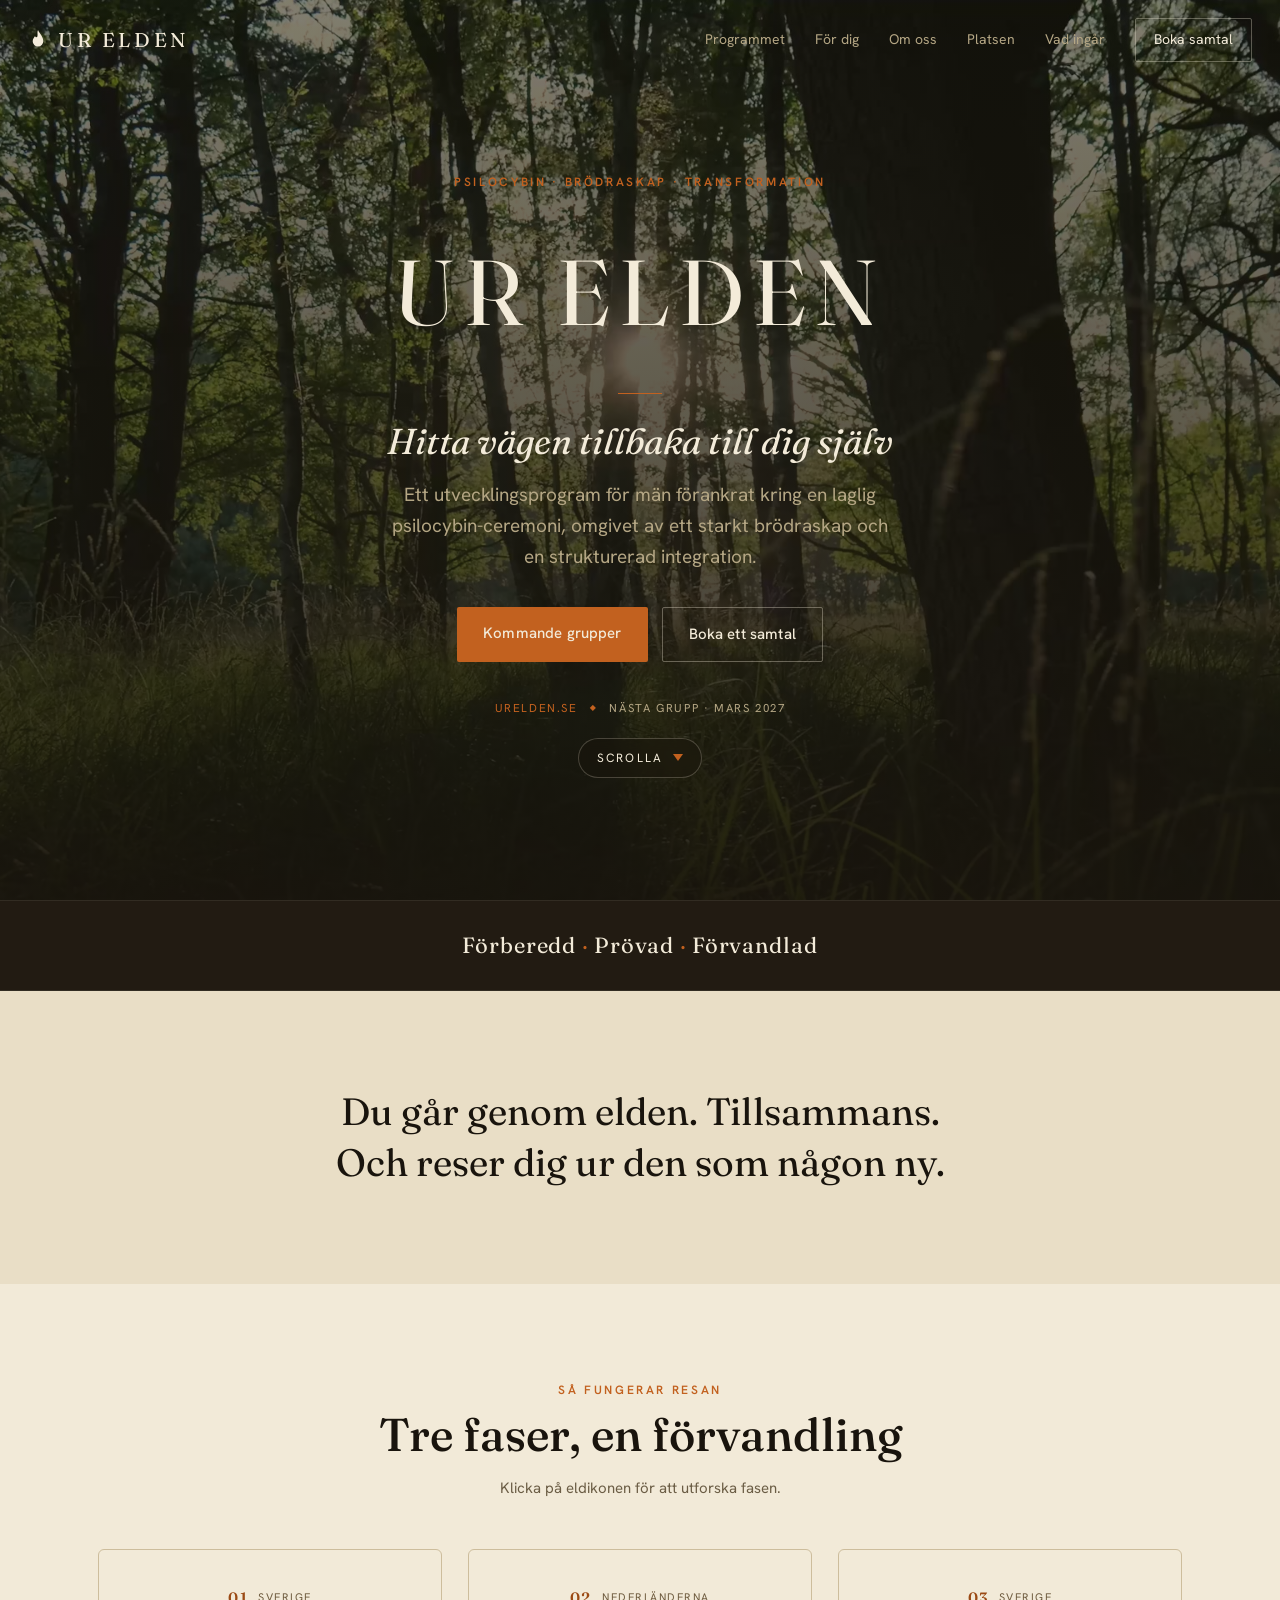
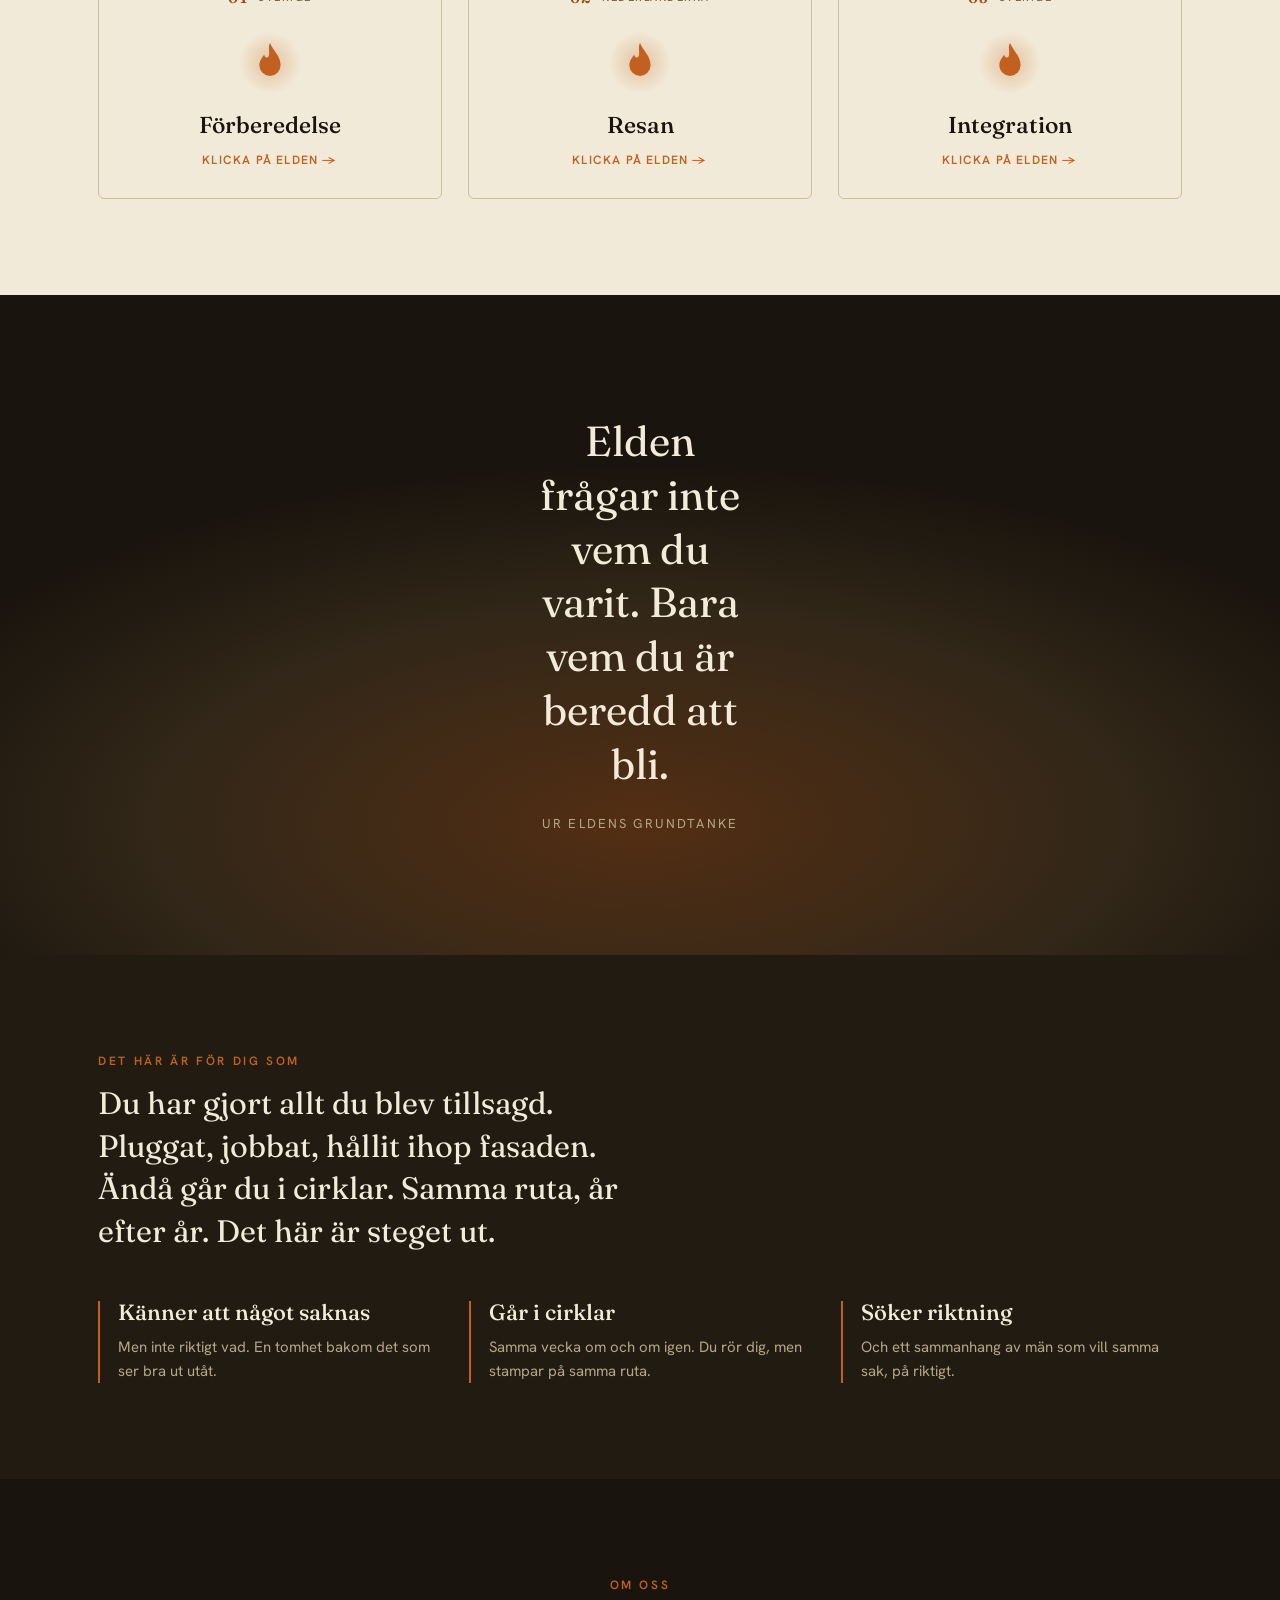
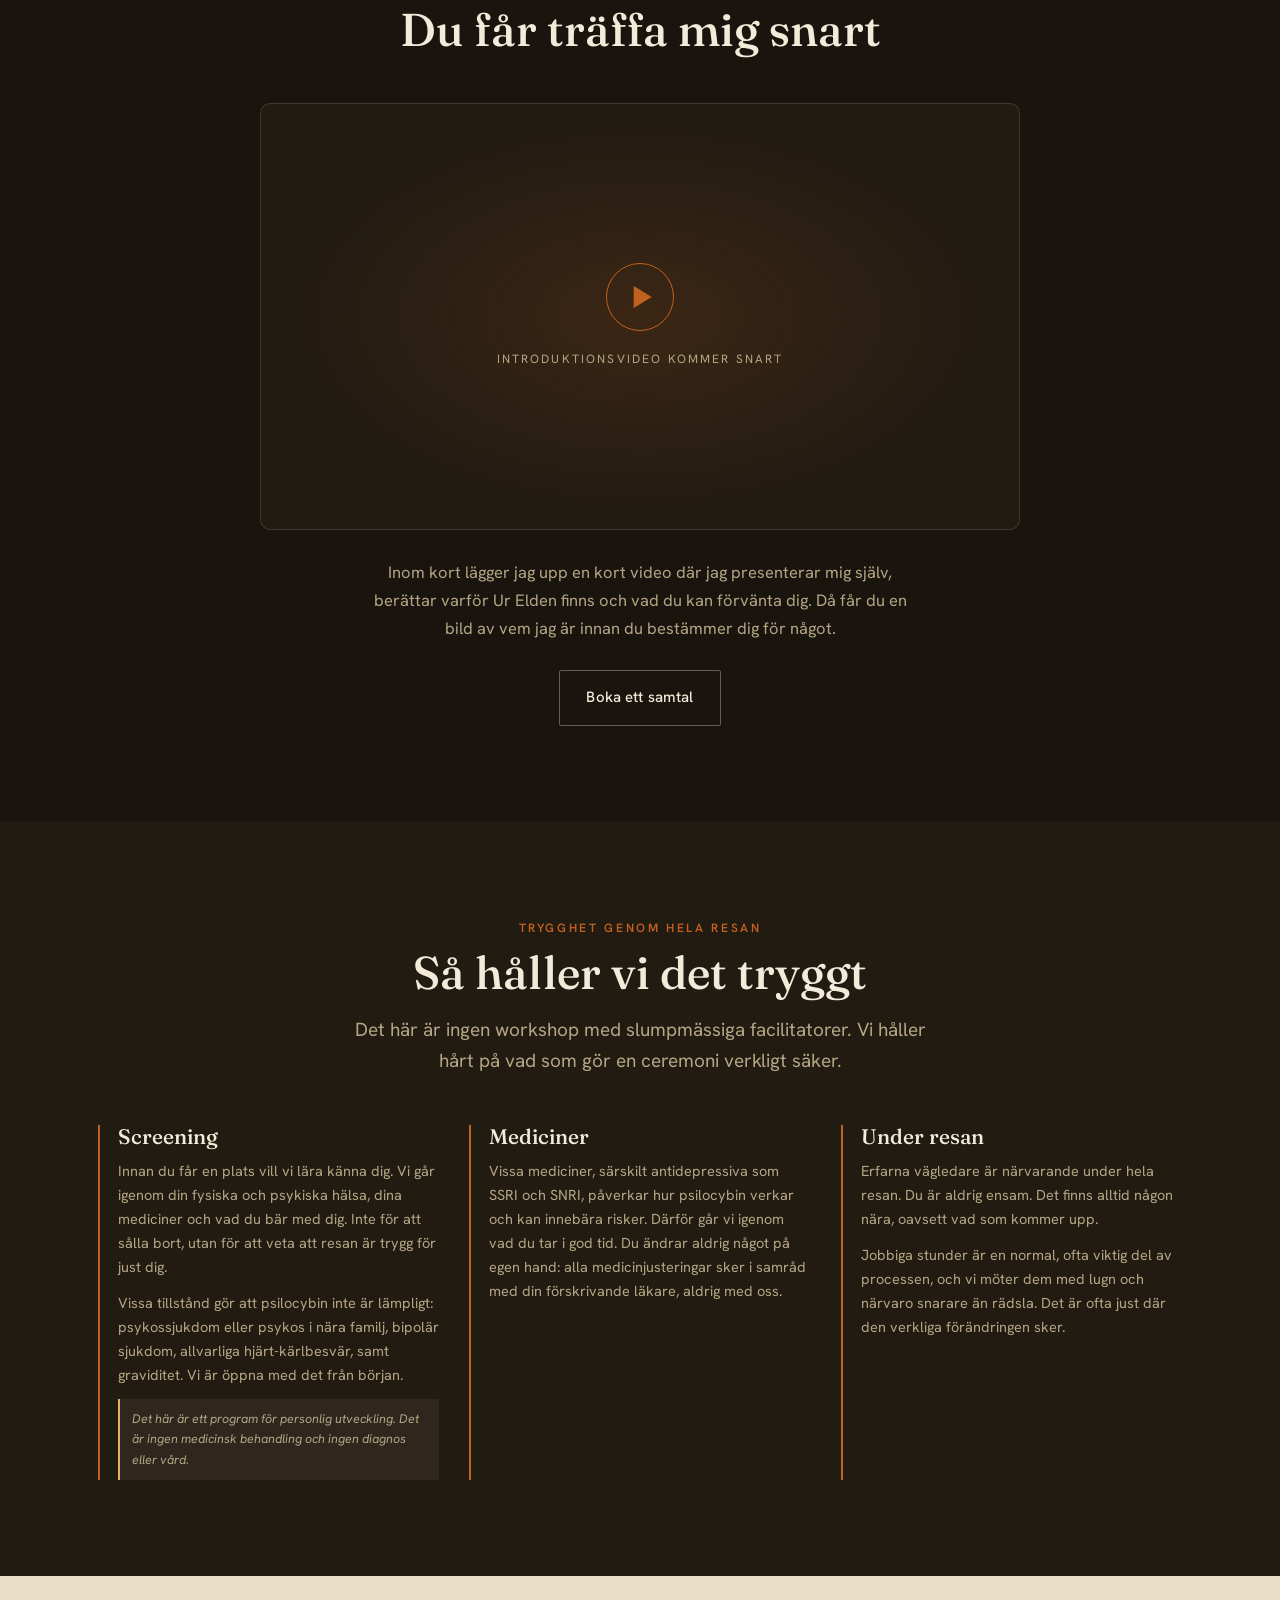
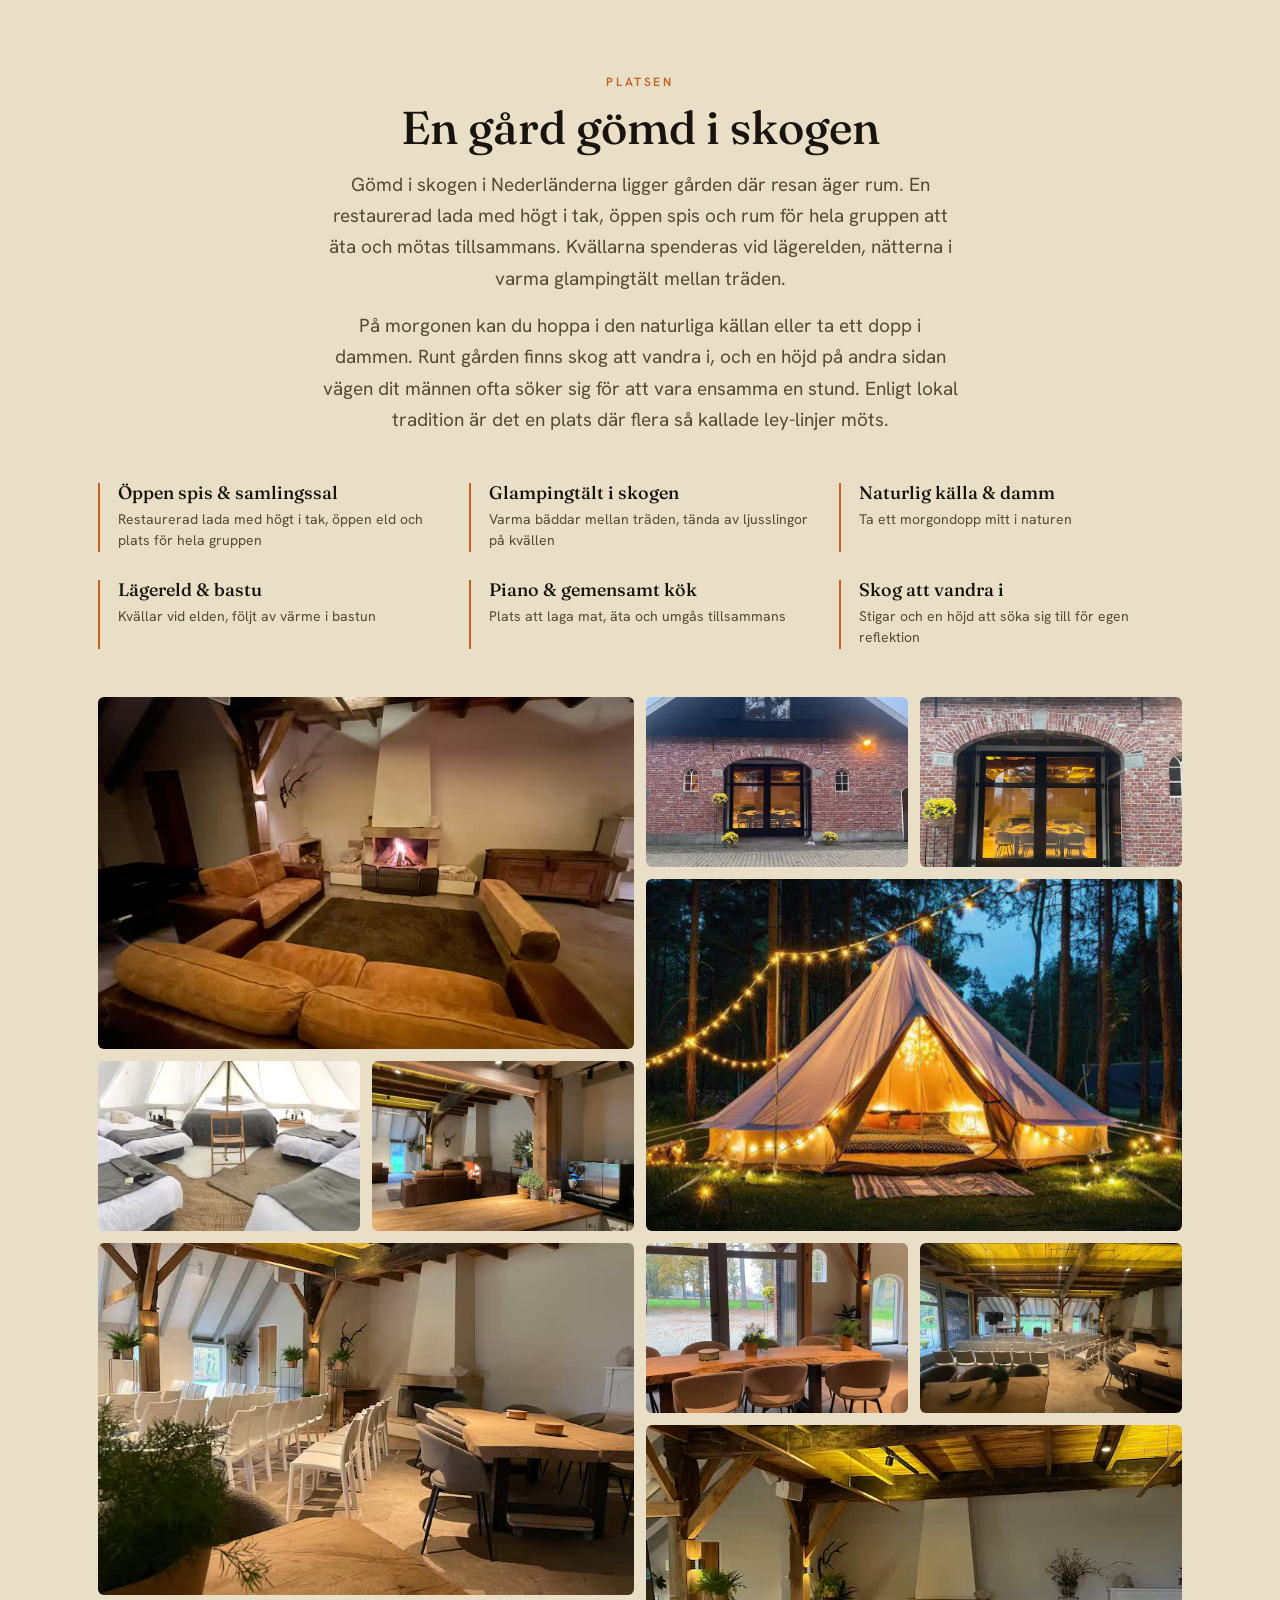
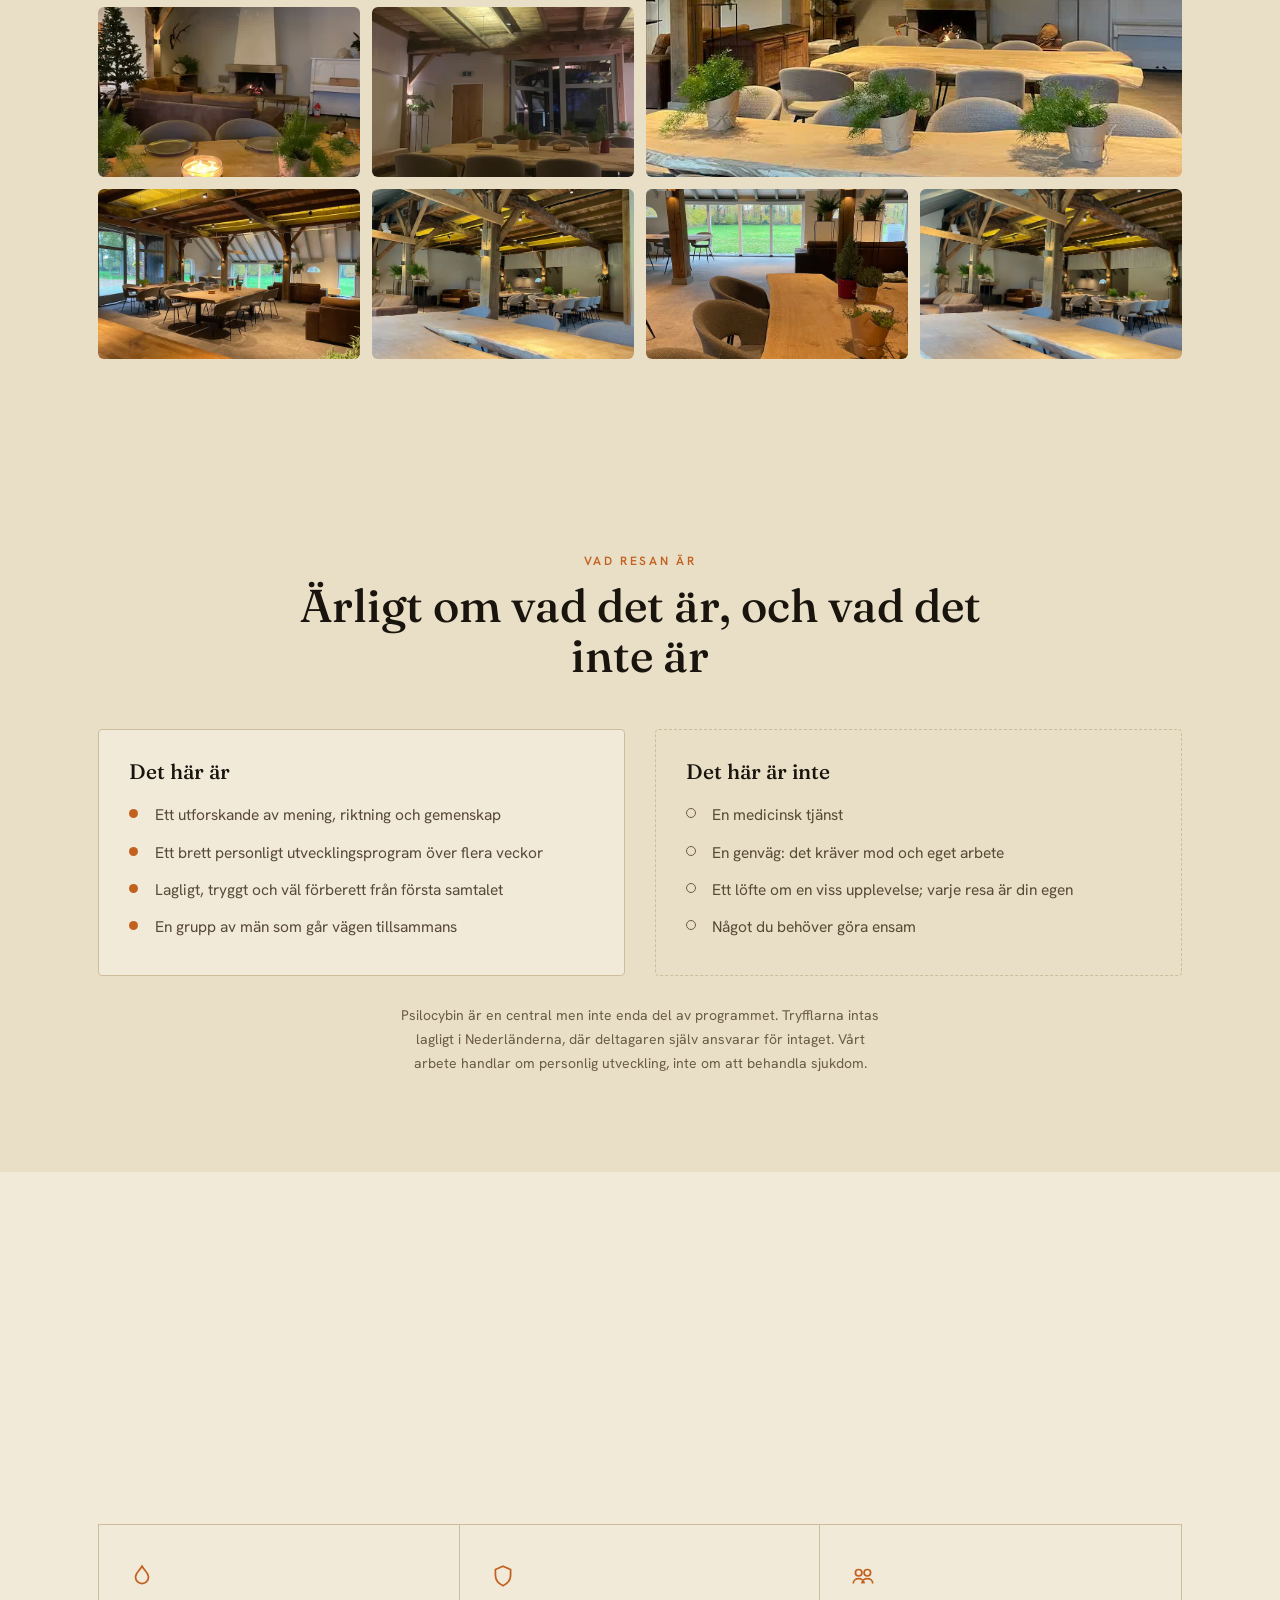
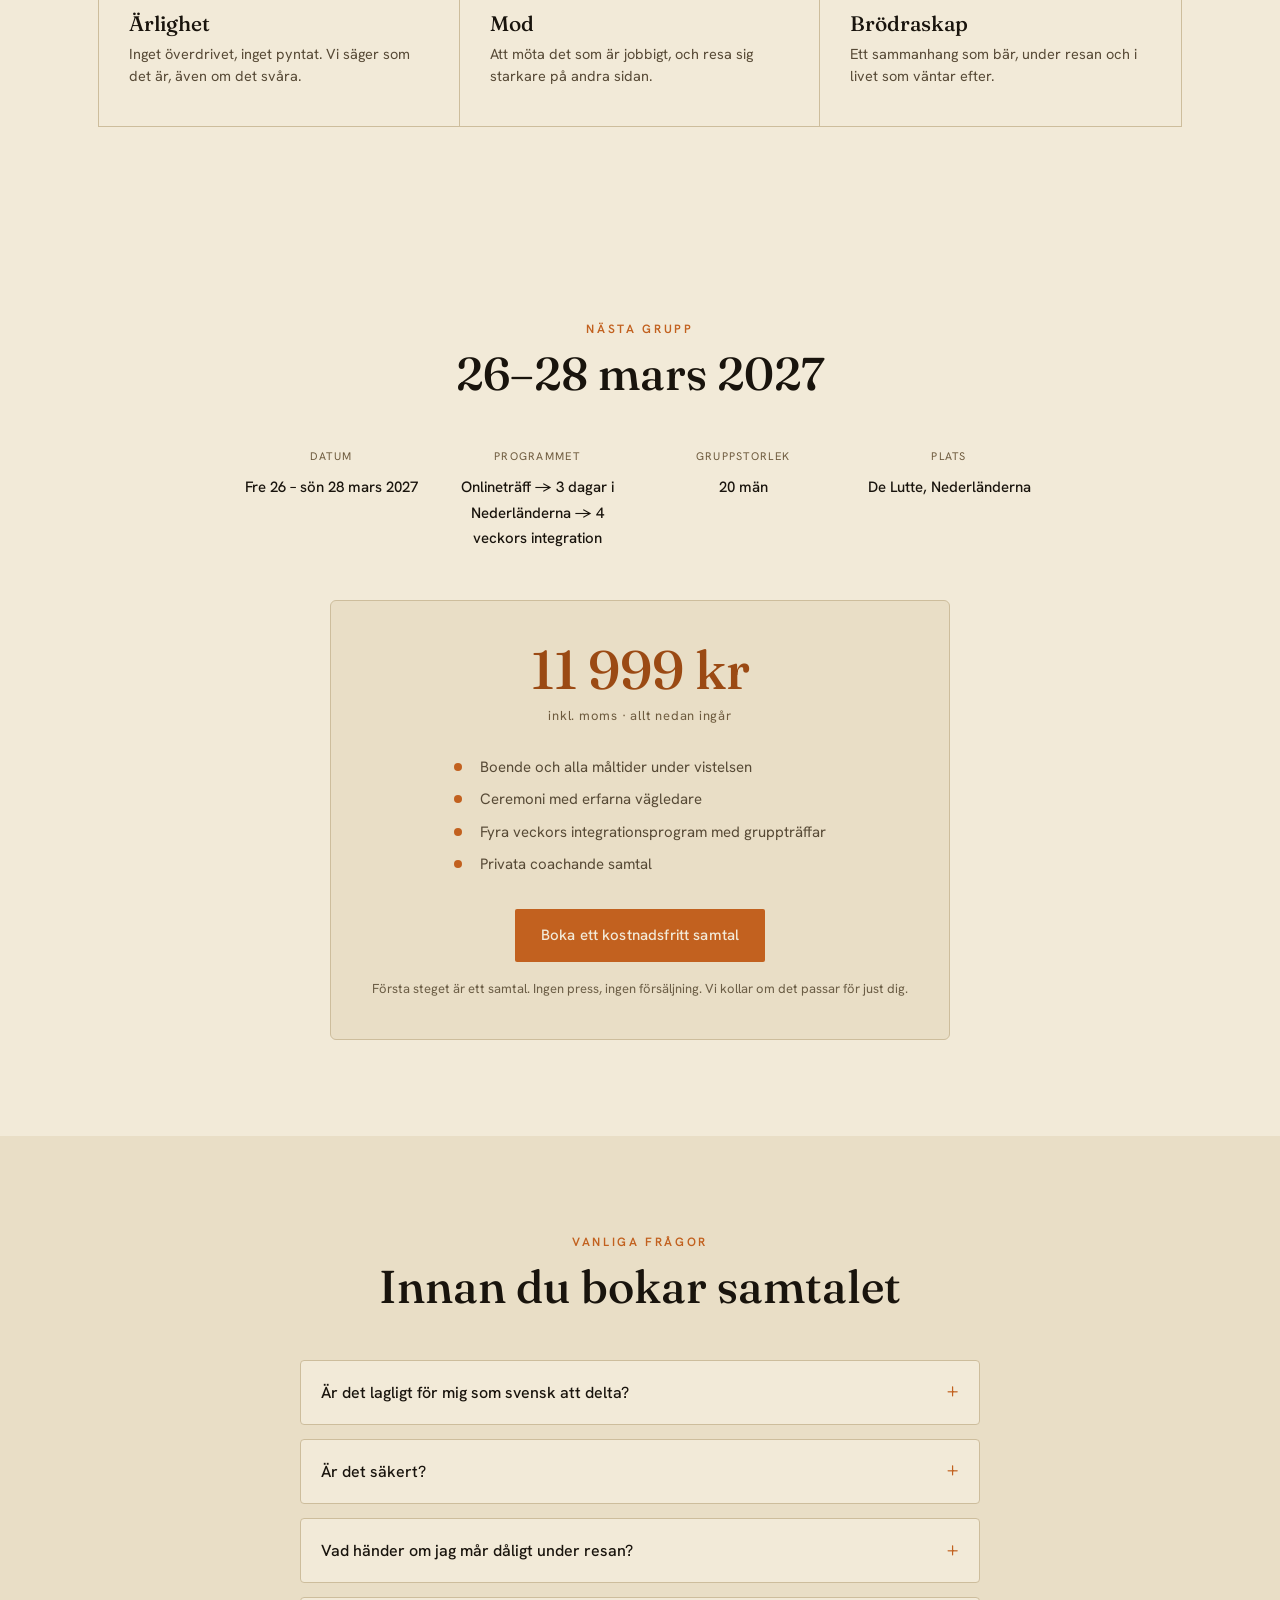
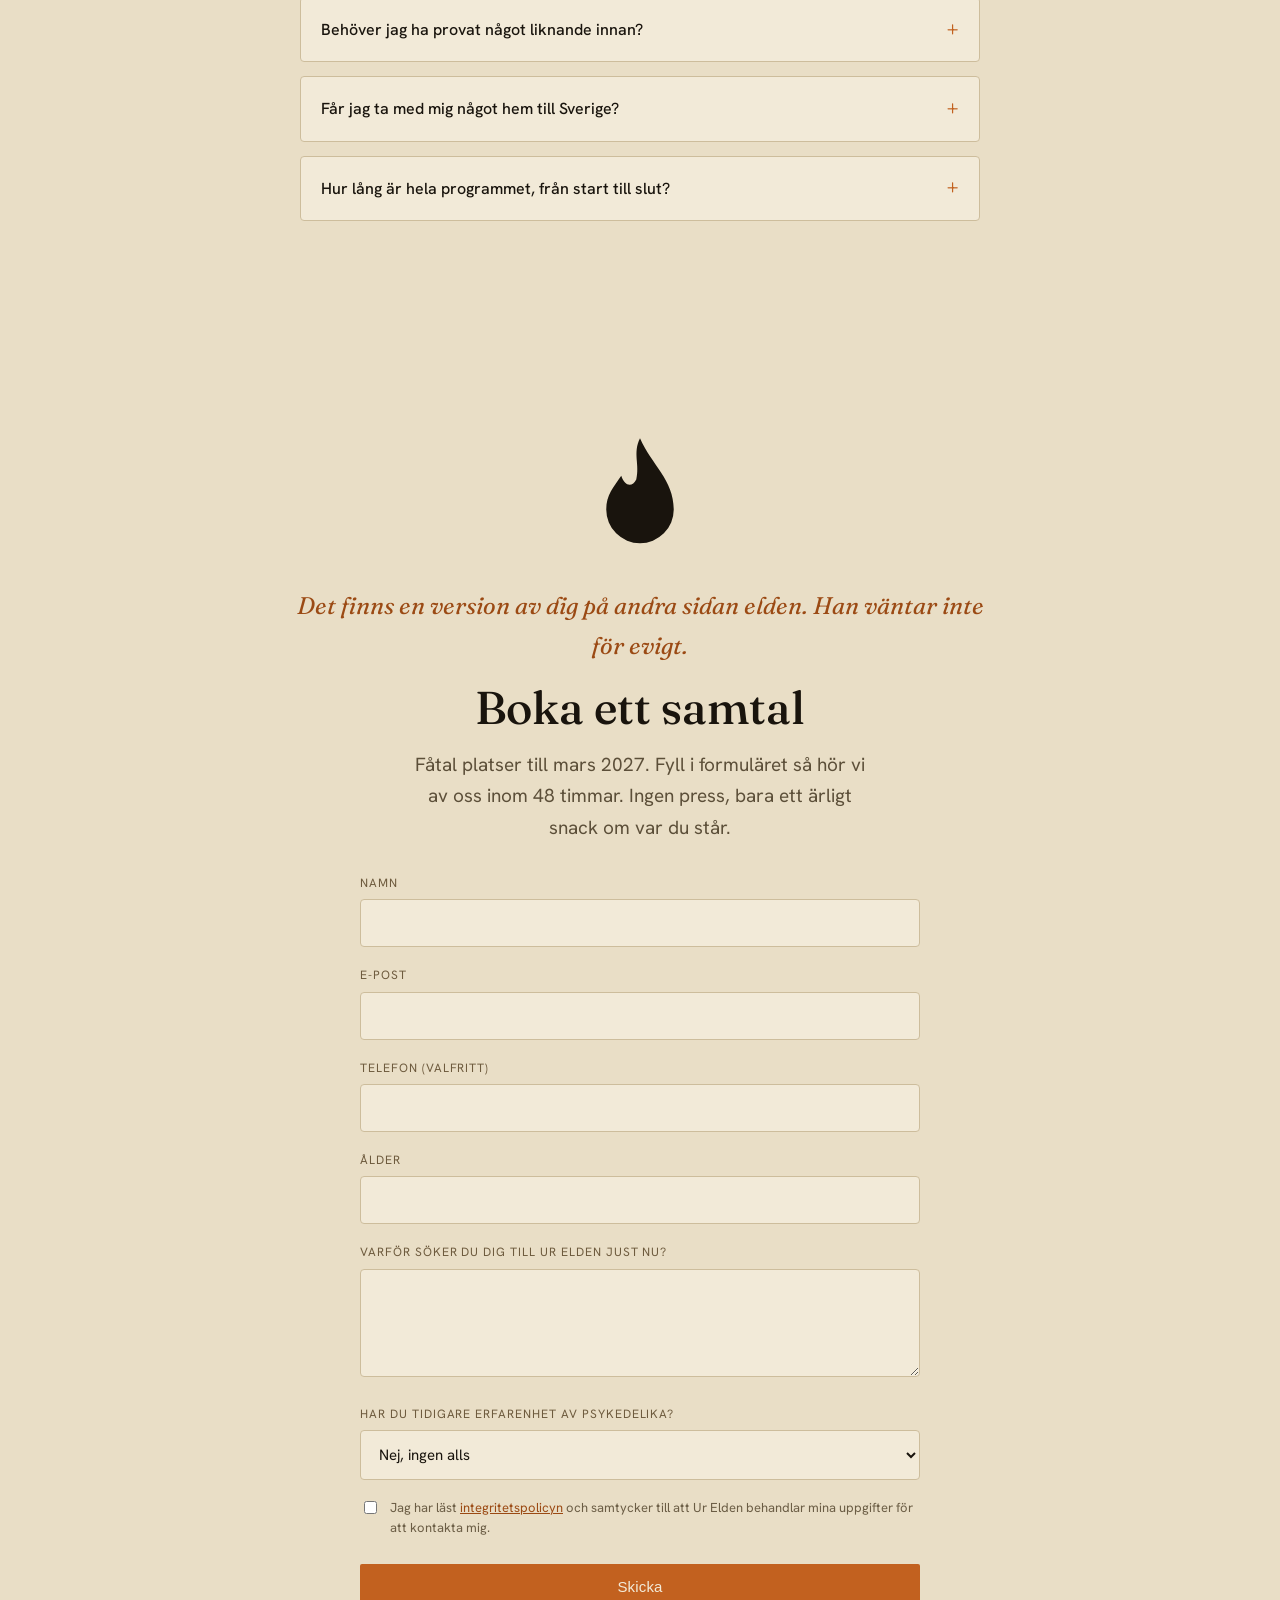
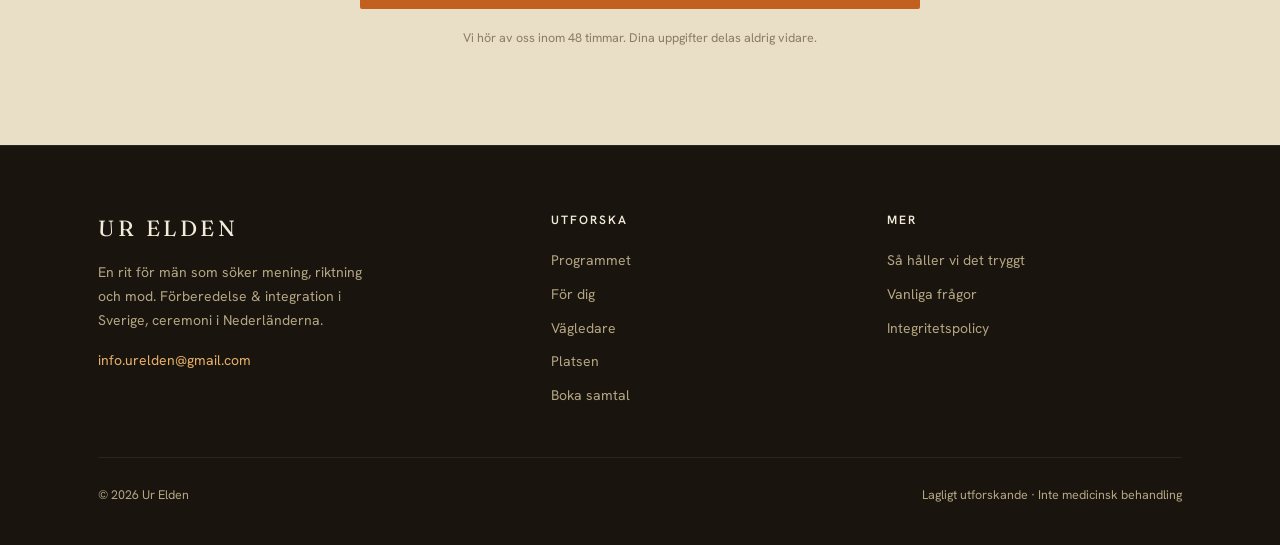
==== commit 0572479f: "Återställ streck i datumintervall Co-Authored-By: Claude Sonnet 5.5 <noreply@anthropic.com>" ====
--- a/index.html
+++ b/index.html
@@ -385,14 +385,14 @@
   <div class="wrap">
     <div class="center reveal">
       <p class="eyebrow">Nästa grupp</p>
-      <h2 style="margin-top:10px">26 till 28 mars 2027</h2>
+      <h2 style="margin-top:10px">26–28 mars 2027</h2>
     </div>
 
     <!-- Praktisk info -->
     <div style="display:grid;grid-template-columns:repeat(auto-fit,minmax(160px,1fr));gap:24px;margin-top:var(--sp-content);max-width:800px;margin-left:auto;margin-right:auto;text-align:center">
       <div>
         <p style="font-size:11px;letter-spacing:.12em;text-transform:uppercase;color:var(--stone);margin-bottom:10px">Datum</p>
-        <p style="font-weight:500;font-size:15px">Fre 26 till sön 28 mars 2027</p>
+        <p style="font-weight:500;font-size:15px">Fre 26 – sön 28 mars 2027</p>
       </div>
       <div>
         <p style="font-size:11px;letter-spacing:.12em;text-transform:uppercase;color:var(--stone);margin-bottom:10px">Programmet</p>
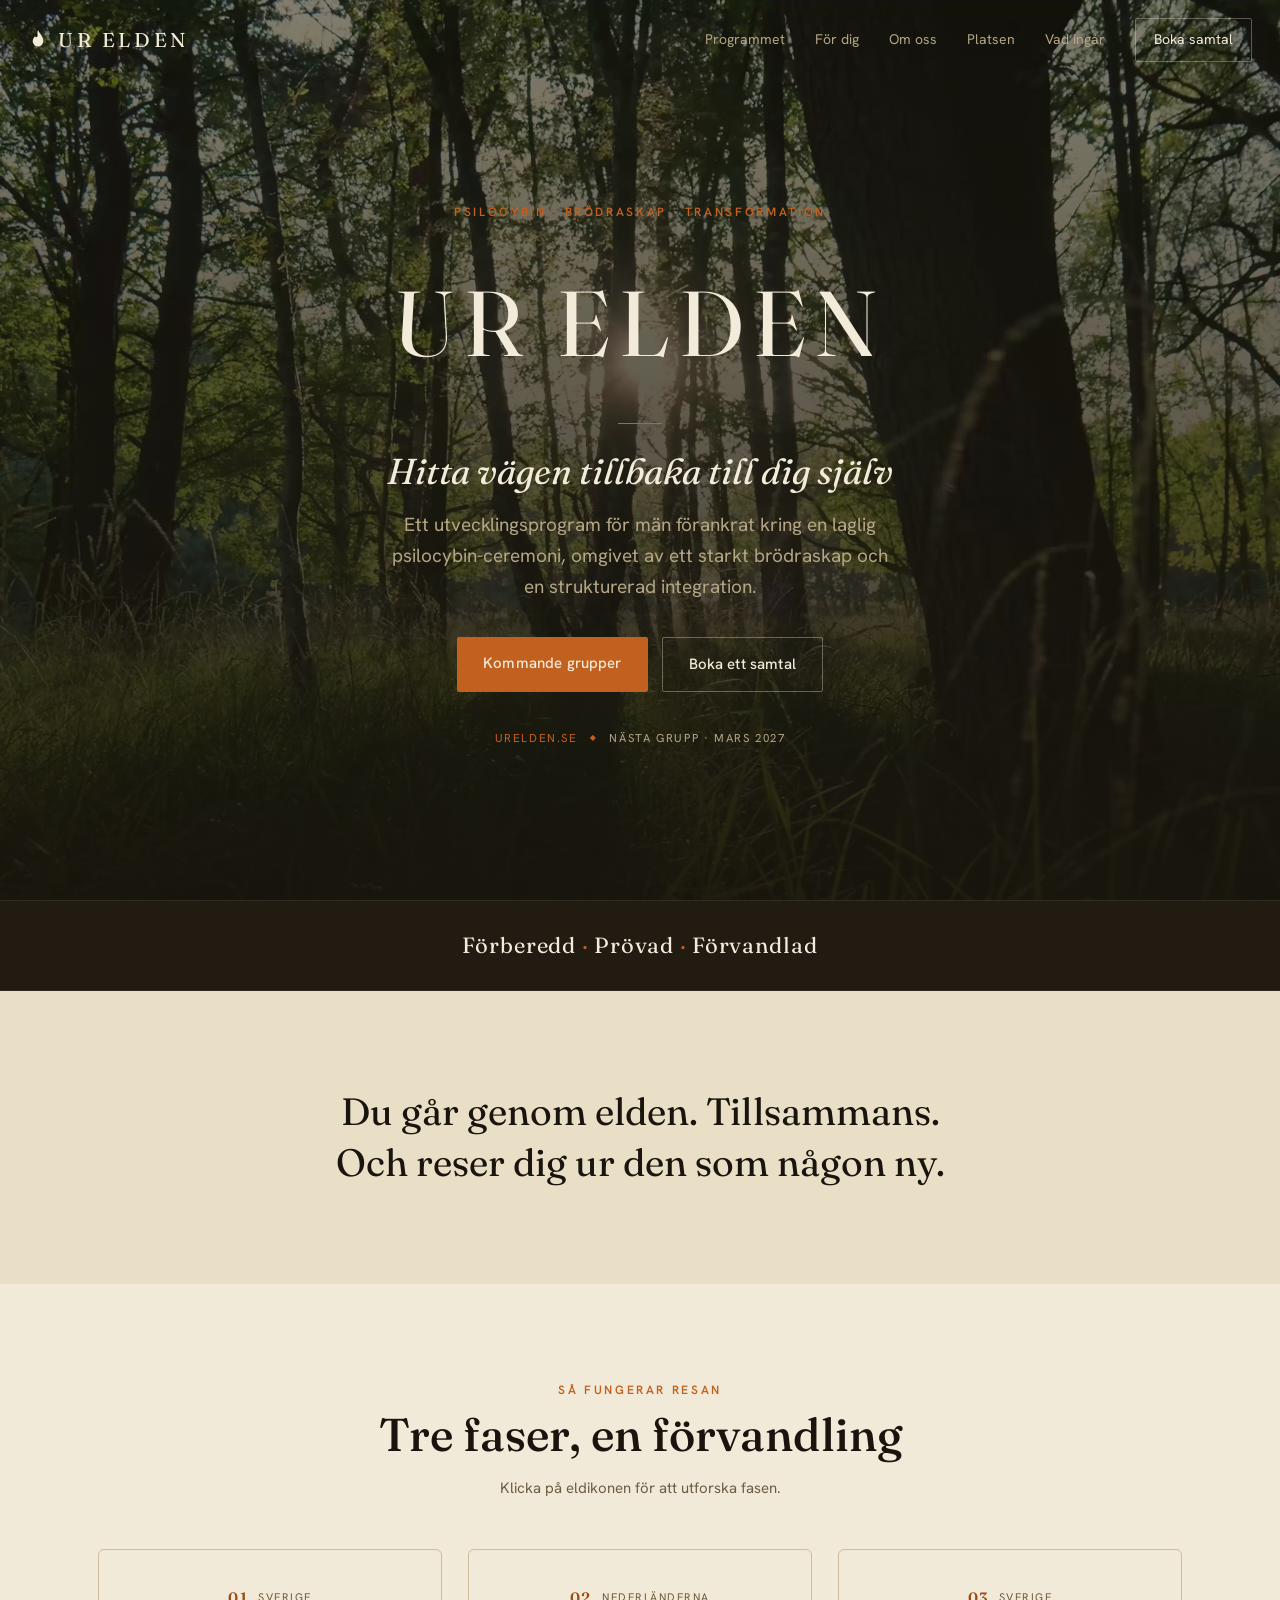
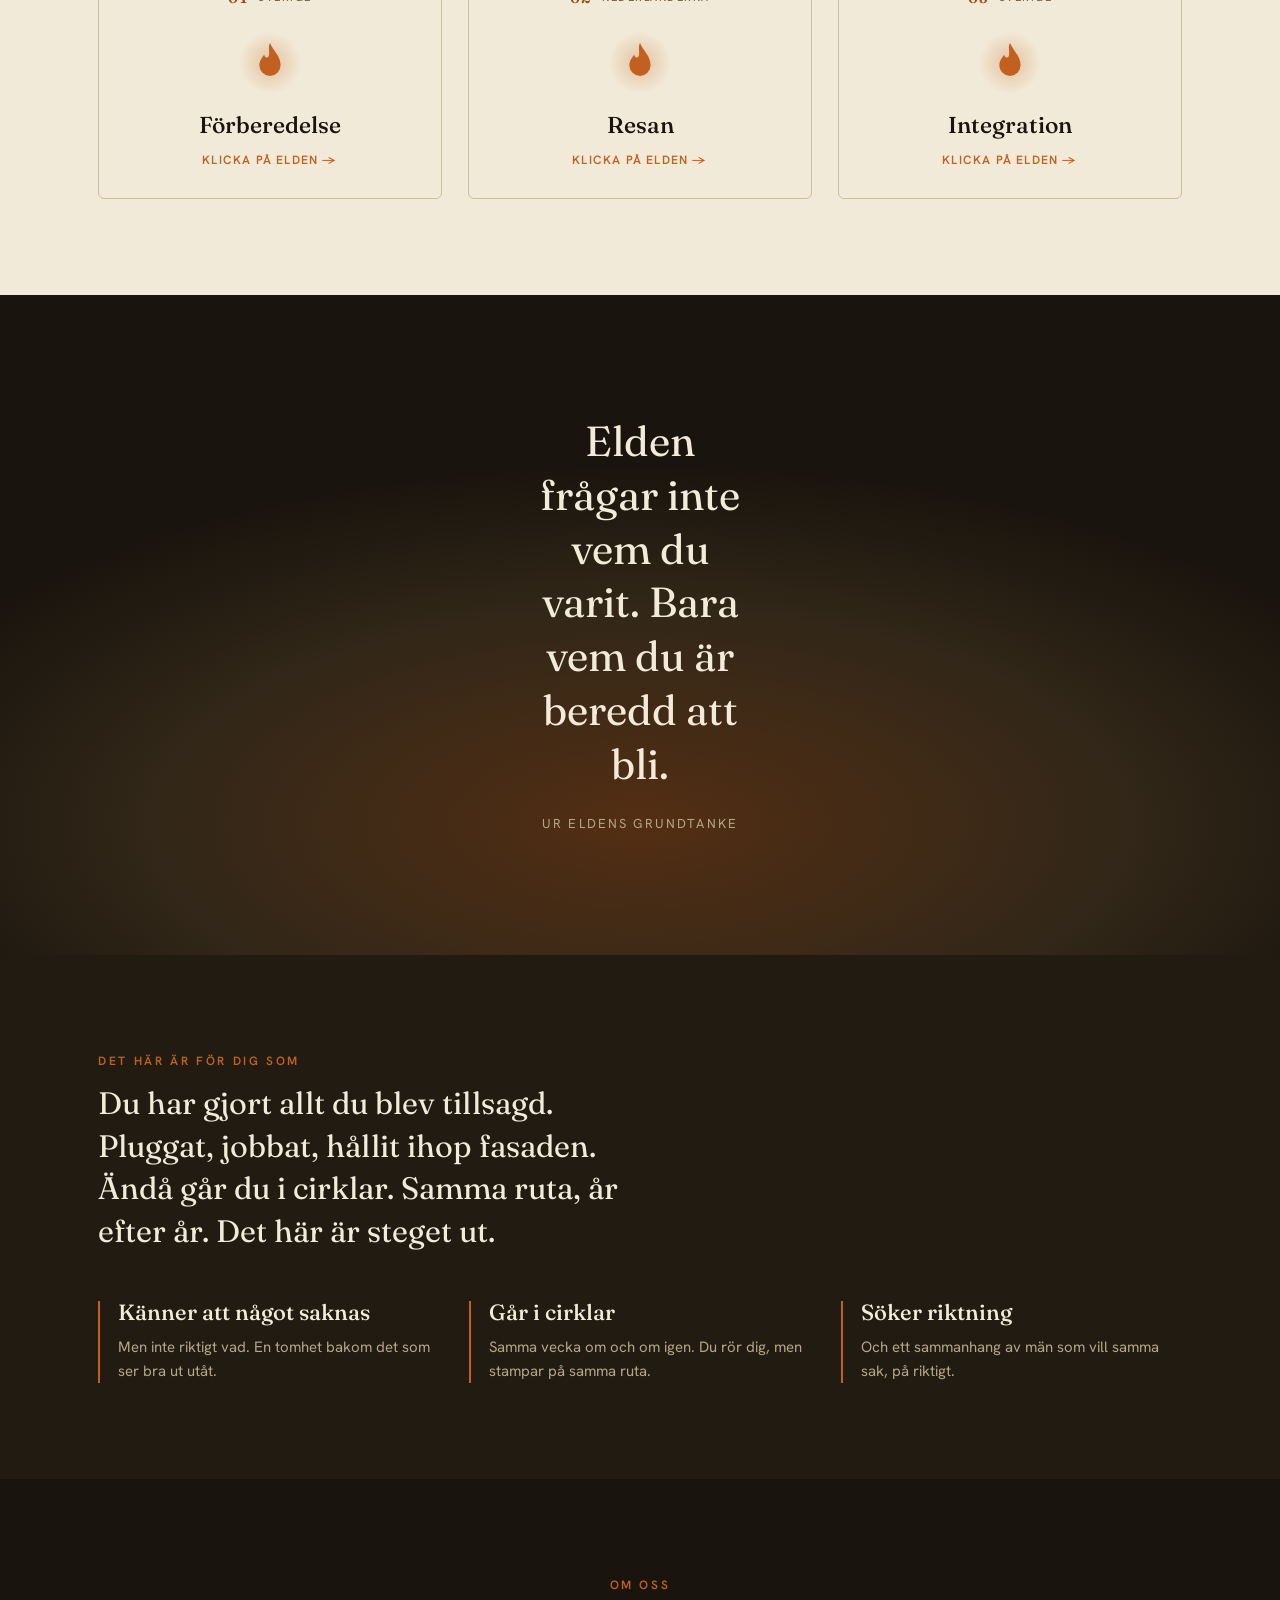
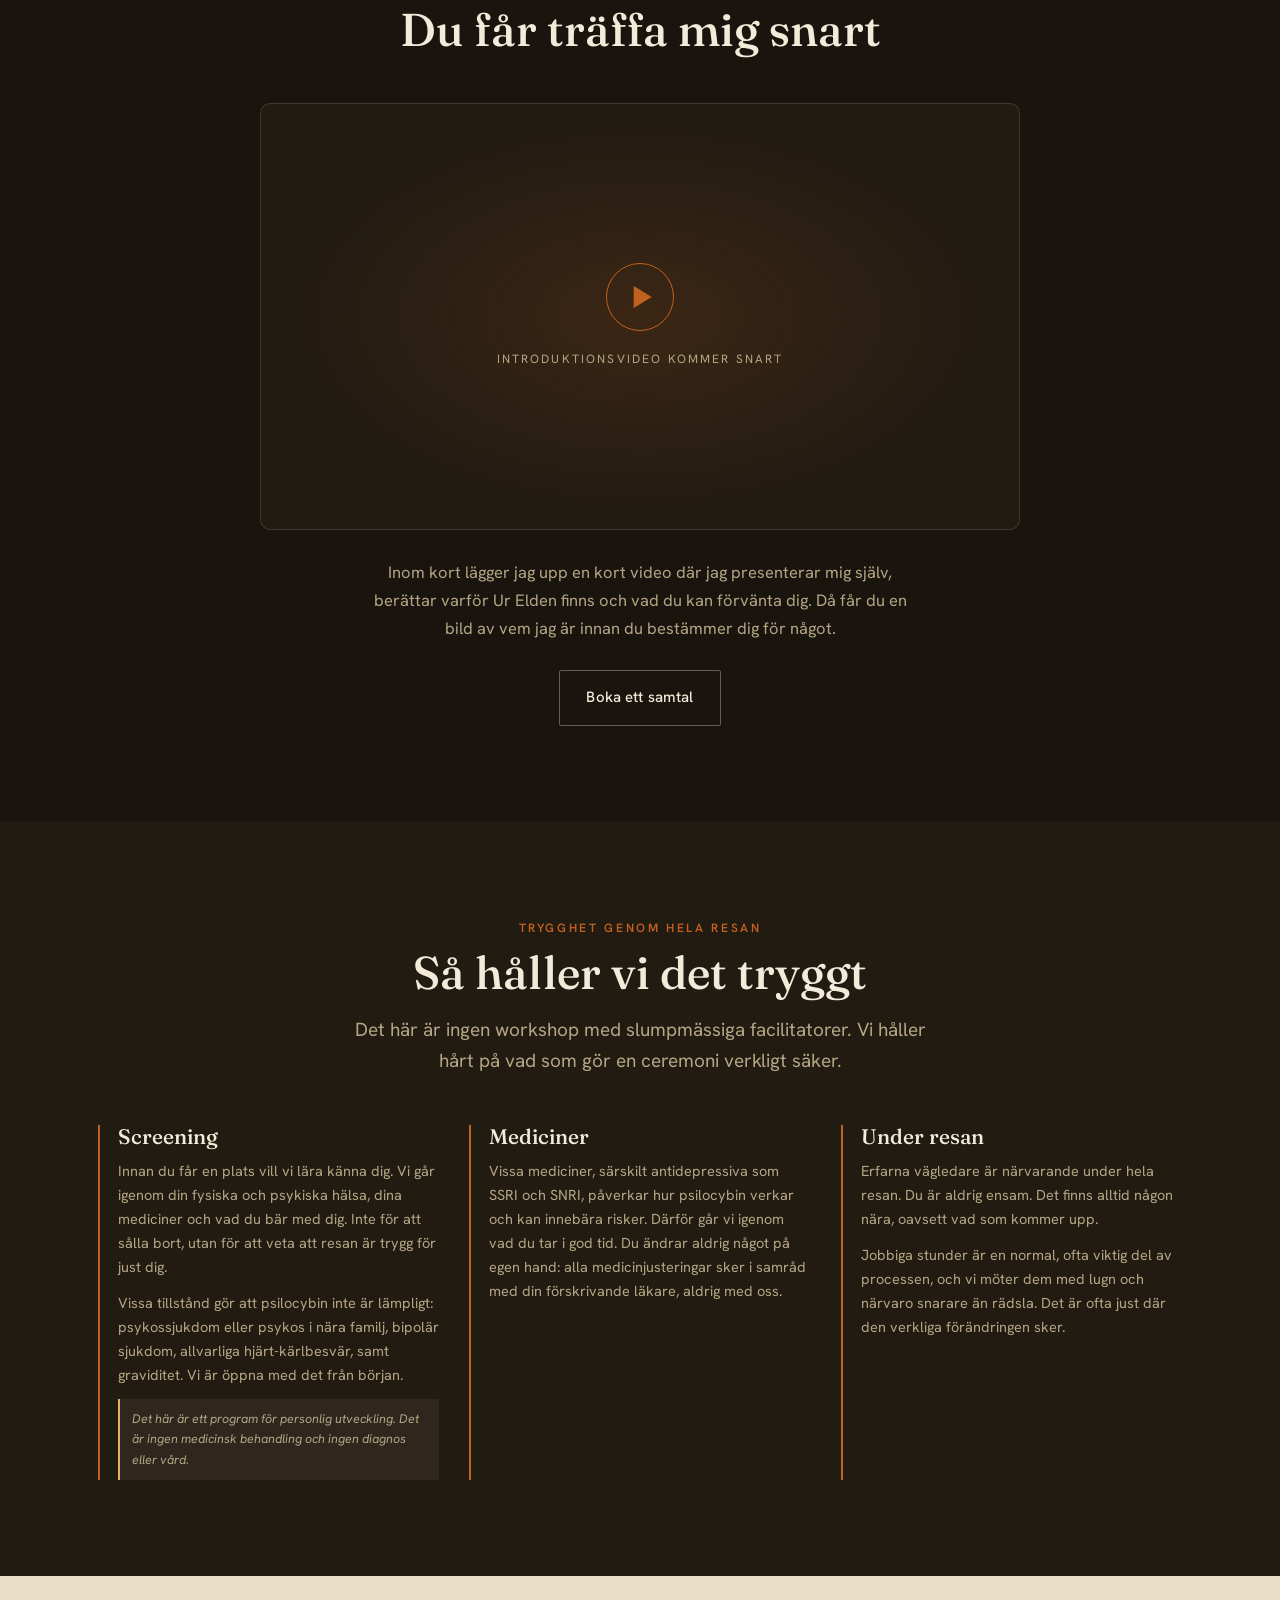
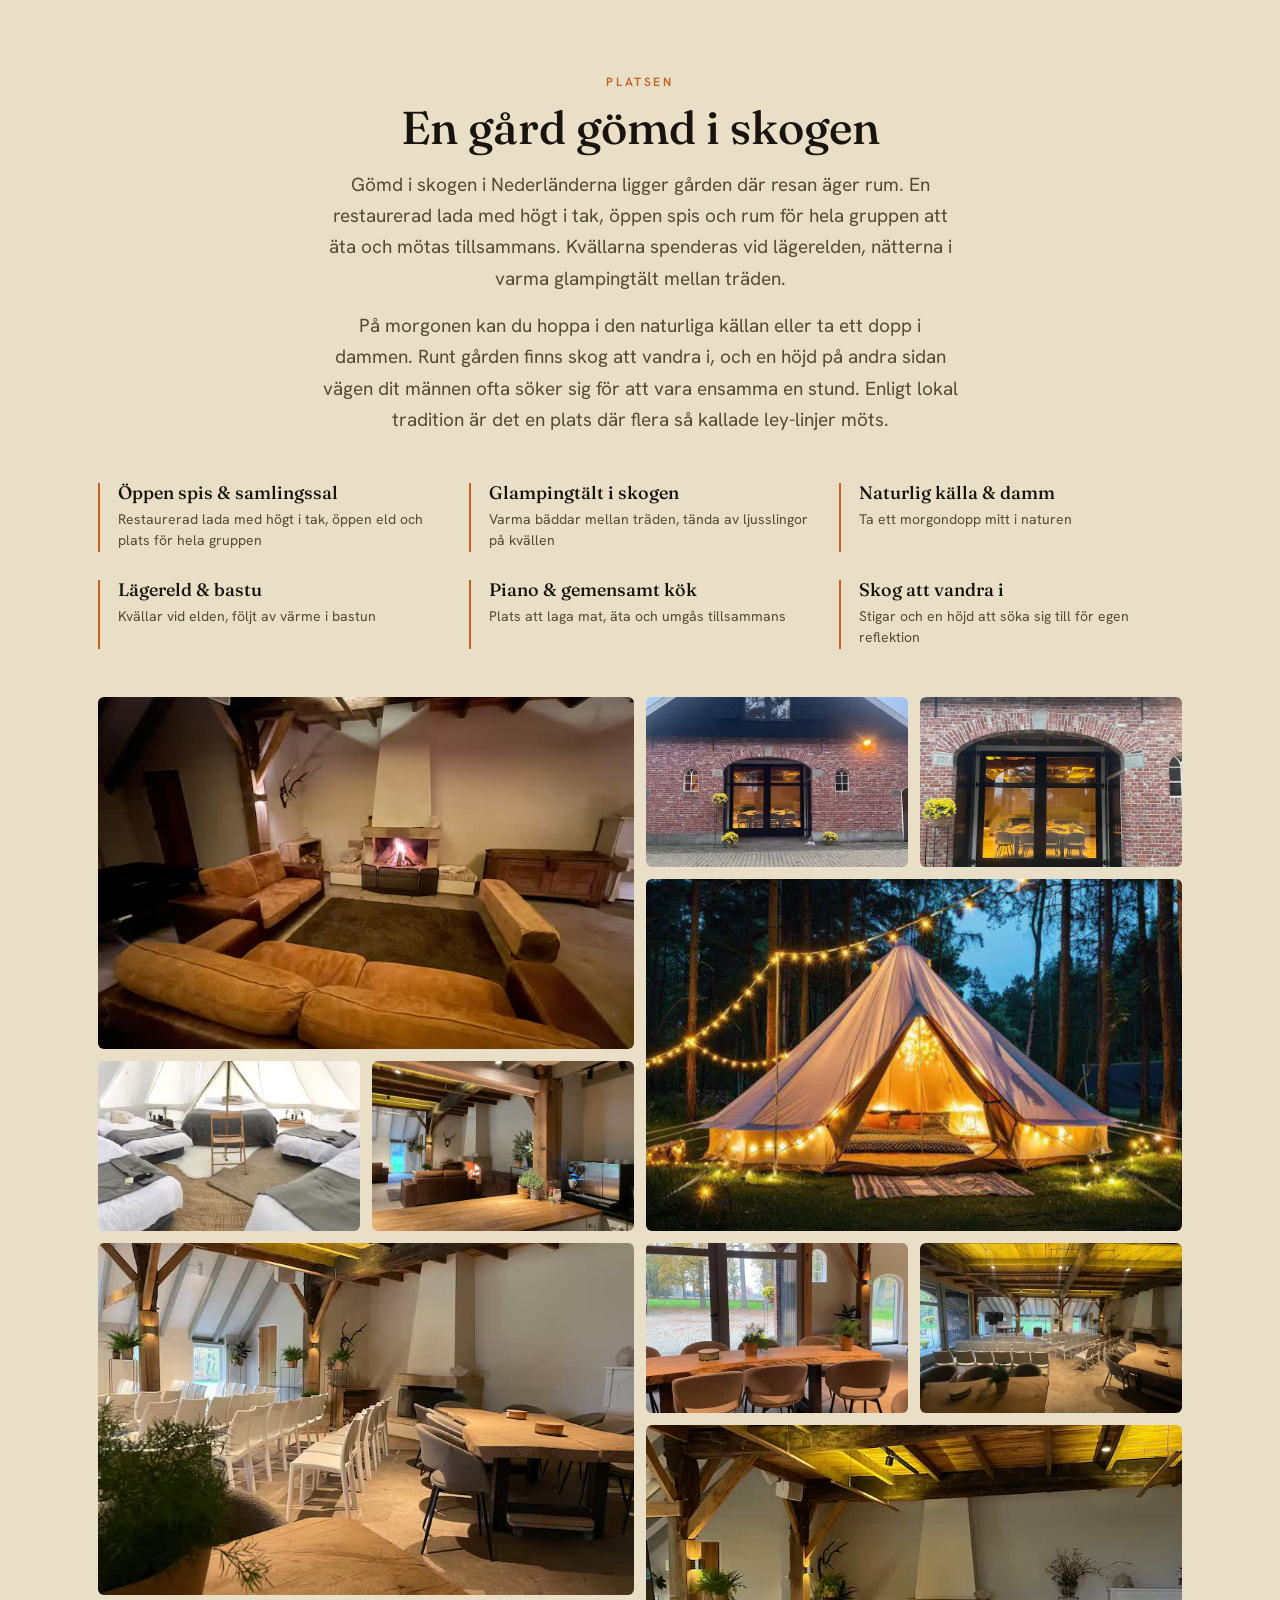
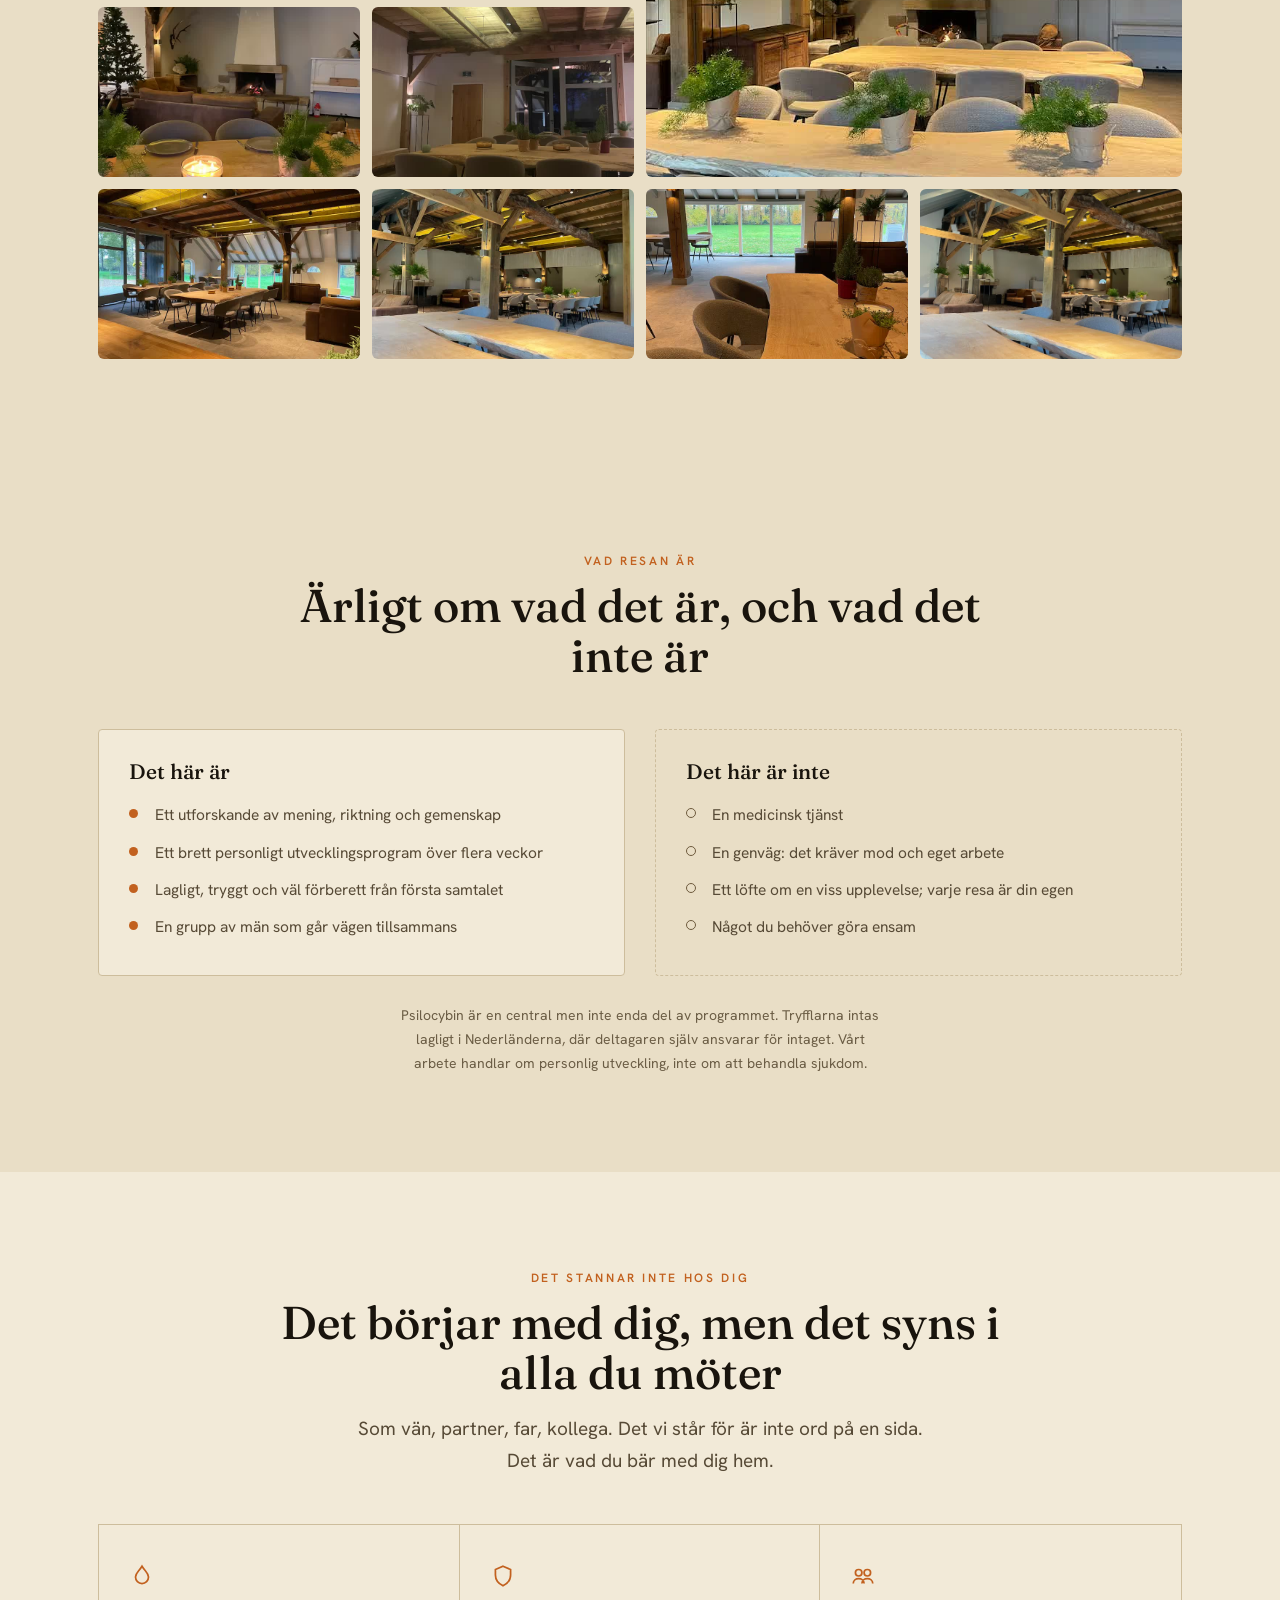
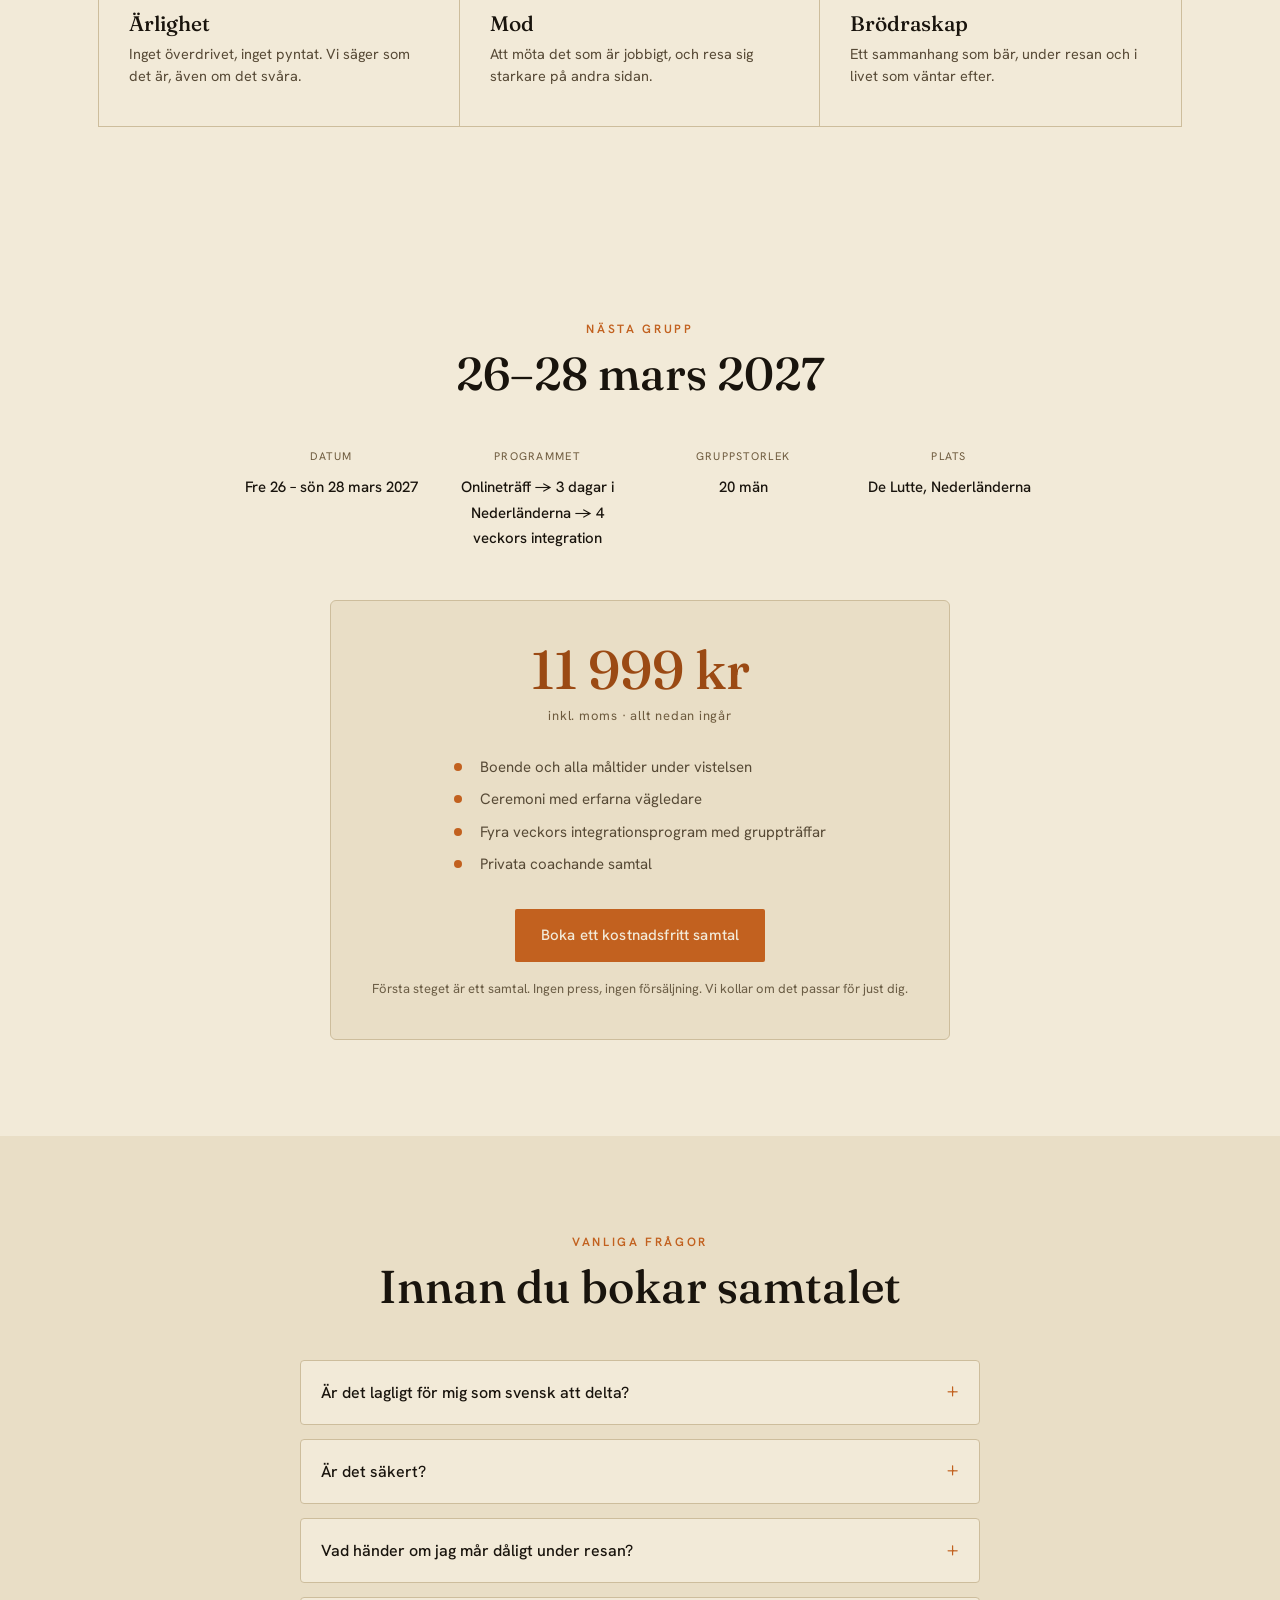
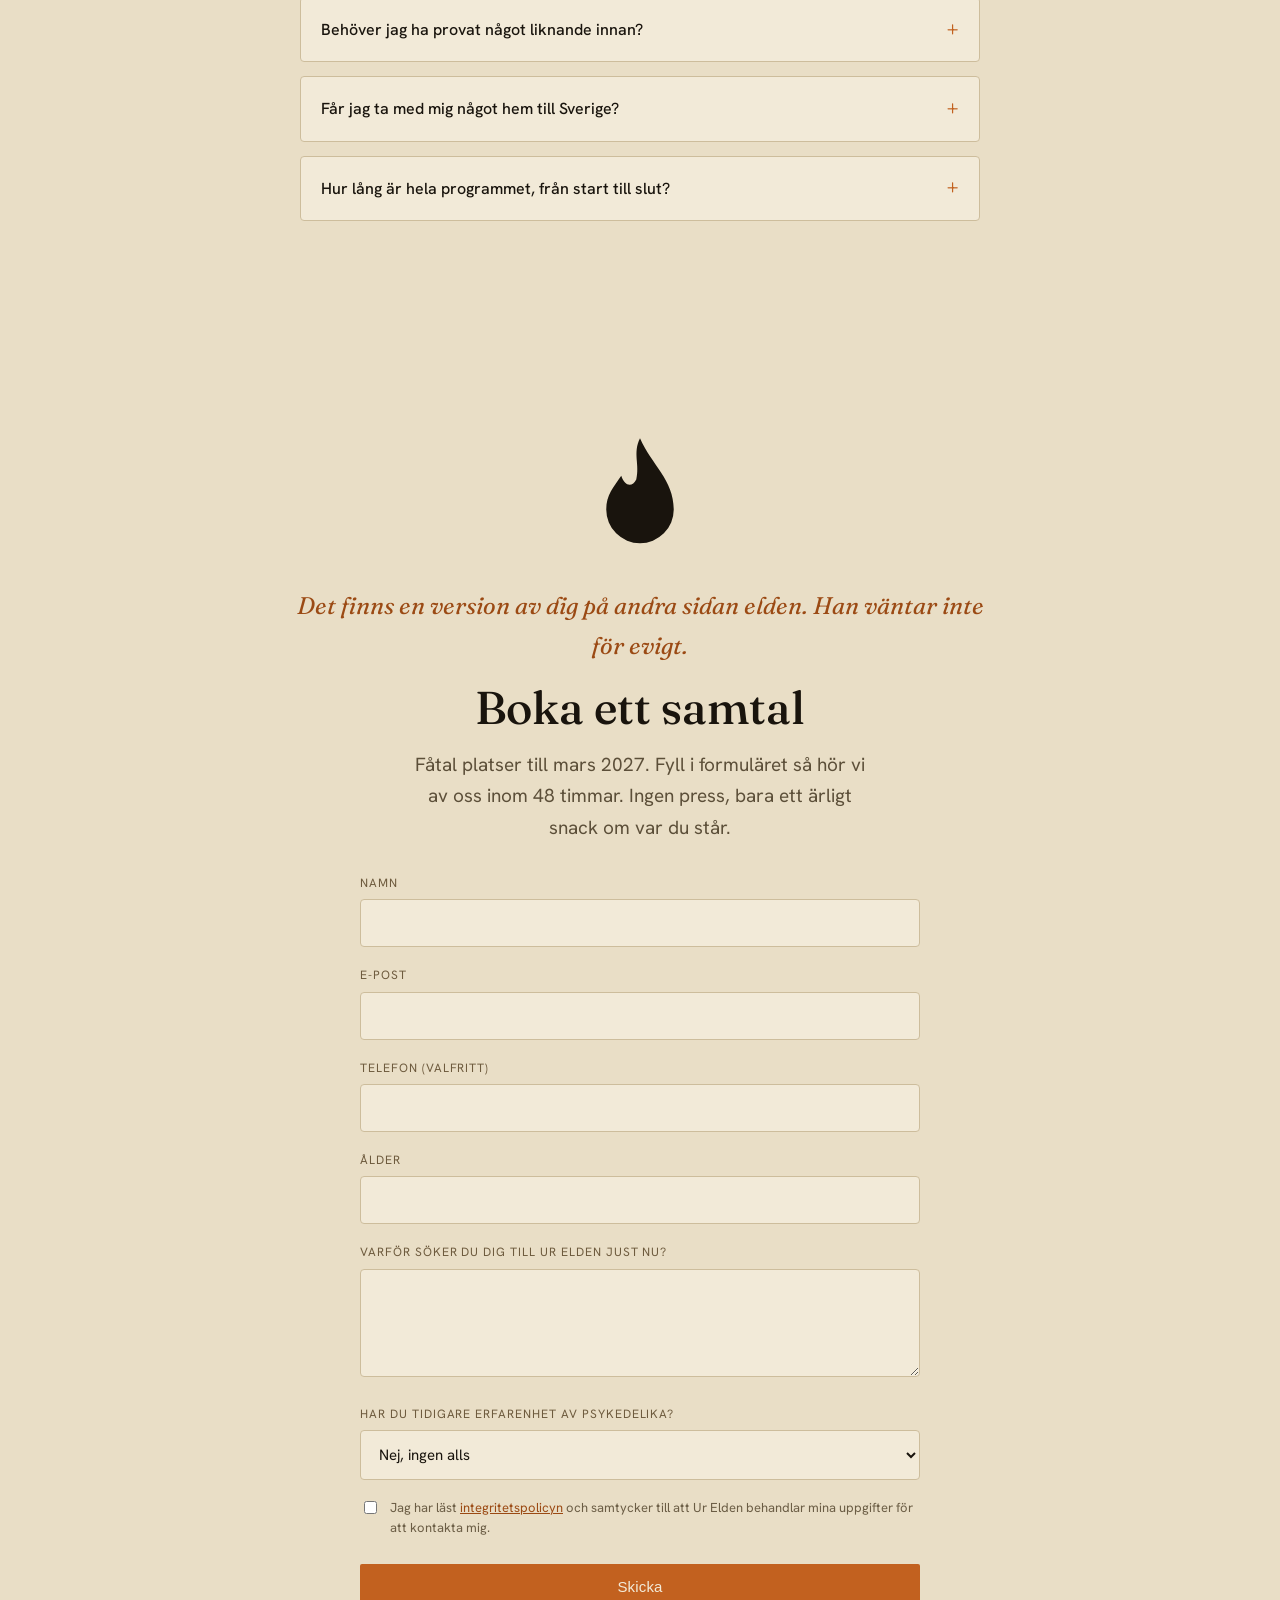
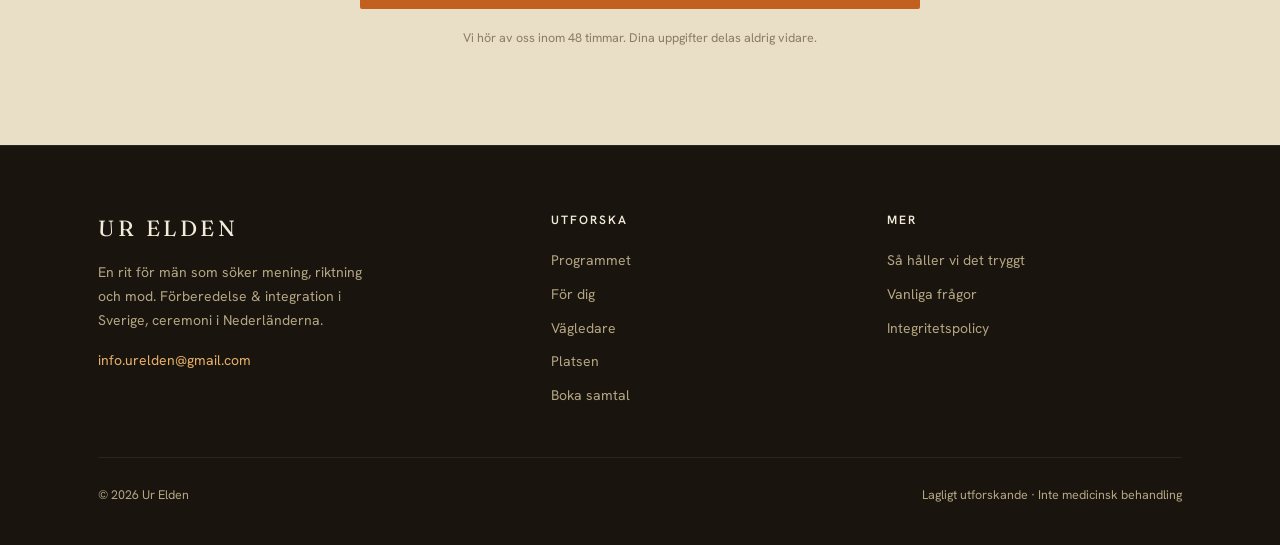
==== commit d237e881: "Ta bort scrolla-indikatorn från hero Co-Authored-By: Claude Sonnet 5.5 <noreply@anthropic.com>" ====
--- a/index.html
+++ b/index.html
@@ -19,7 +19,7 @@
   <link rel="preconnect" href="https://fonts.googleapis.com">
   <link rel="preconnect" href="https://fonts.gstatic.com" crossorigin>
   <link href="https://fonts.googleapis.com/css2?family=Fraunces:opsz,wght@9..144,400;9..144,500;9..144,600&family=Hanken+Grotesk:wght@400;500;600&display=swap" rel="stylesheet">
-  <link rel="stylesheet" href="css/style.css?v=8">
+  <link rel="stylesheet" href="css/style.css?v=9">
   <script type="application/ld+json">
   {
     "@context": "https://schema.org",
@@ -96,7 +96,6 @@
         <span class="dot">◆</span>
         <span>Nästa grupp · mars 2027</span>
       </div>
-      <div class="scrollcue">scrolla</div>
     </div>
   </div>
 </header>
--- a/css/style.css
+++ b/css/style.css
@@ -306,42 +306,6 @@
   font-size: 8px;
 }
 
-.scrollcue {
-  display: flex;
-  align-items: center;
-  gap: 10px;
-  padding: 9px 18px;
-  background: rgba(25, 20, 13, 0.45);
-  border: 1px solid rgba(243, 235, 217, 0.22);
-  border-radius: 999px;
-  backdrop-filter: blur(6px);
-  color: var(--cream);
-  font-size: 12px;
-  letter-spacing: 0.18em;
-  text-transform: uppercase;
-  white-space: nowrap;
-  z-index: 2;
-}
-
-.scrollcue::after {
-  content: "";
-  width: 0;
-  height: 0;
-  border-left: 5px solid transparent;
-  border-right: 5px solid transparent;
-  border-top: 7px solid var(--ember);
-  animation: scrollpulse 1.6s ease-in-out infinite;
-}
-
-@keyframes scrollpulse {
-  0%, 100% { transform: translateY(-2px); opacity: 0.45; }
-  50% { transform: translateY(3px); opacity: 1; }
-}
-
-@media (prefers-reduced-motion: reduce) {
-  .scrollcue::after { animation: none; }
-}
-
 /* generic band */
 .band {
   padding: 96px 0;
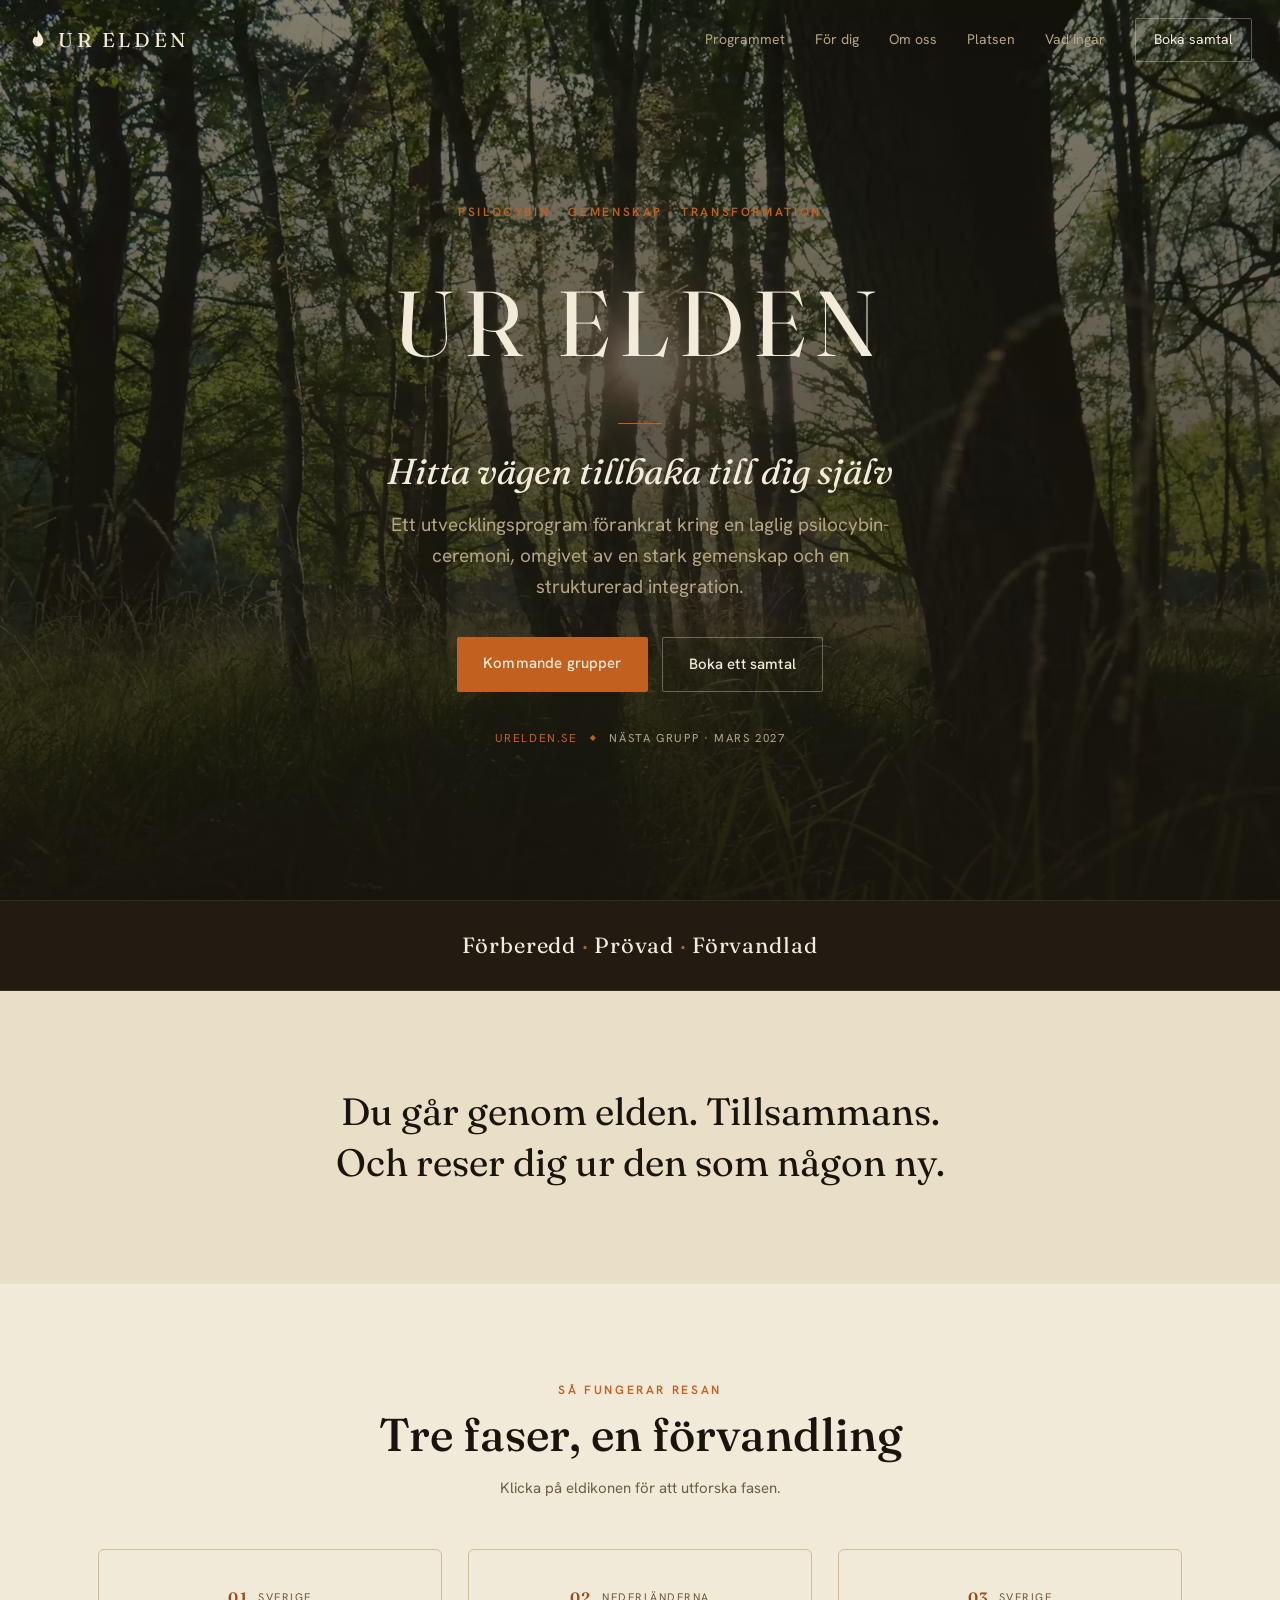
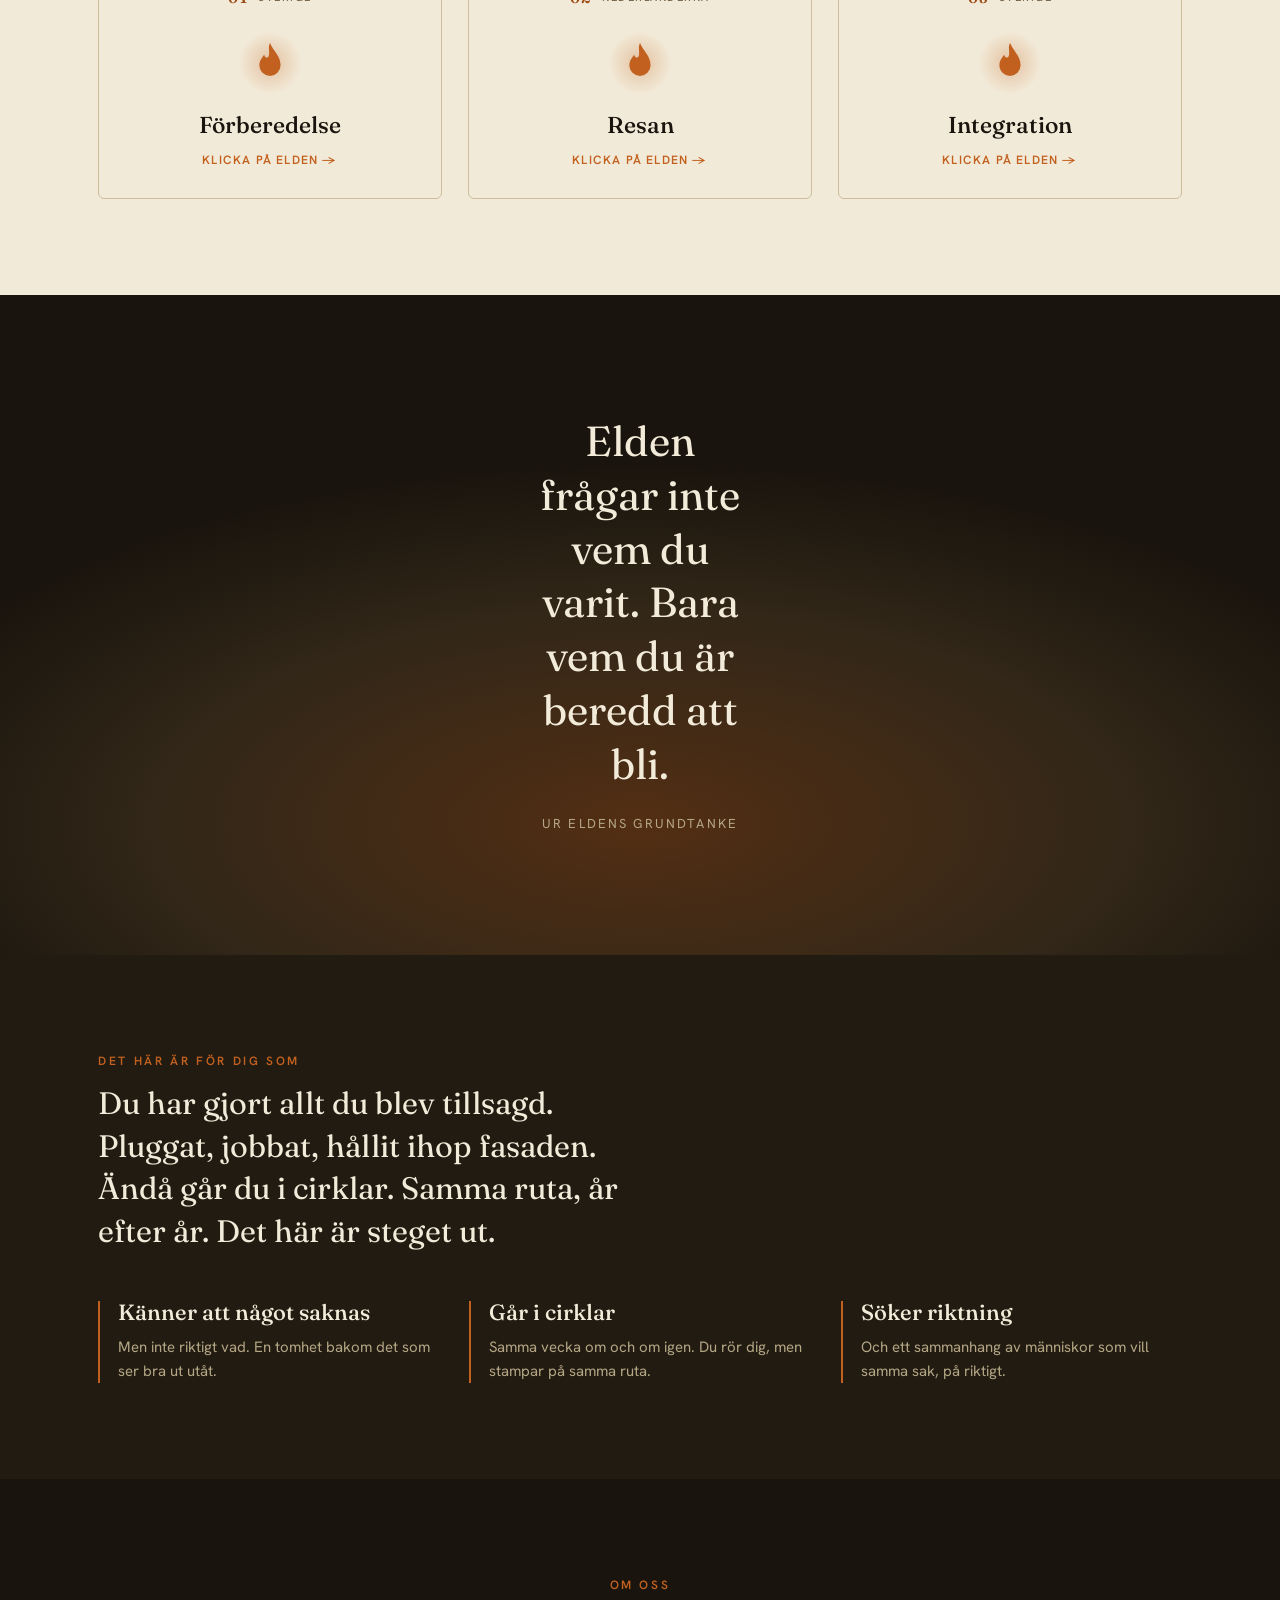
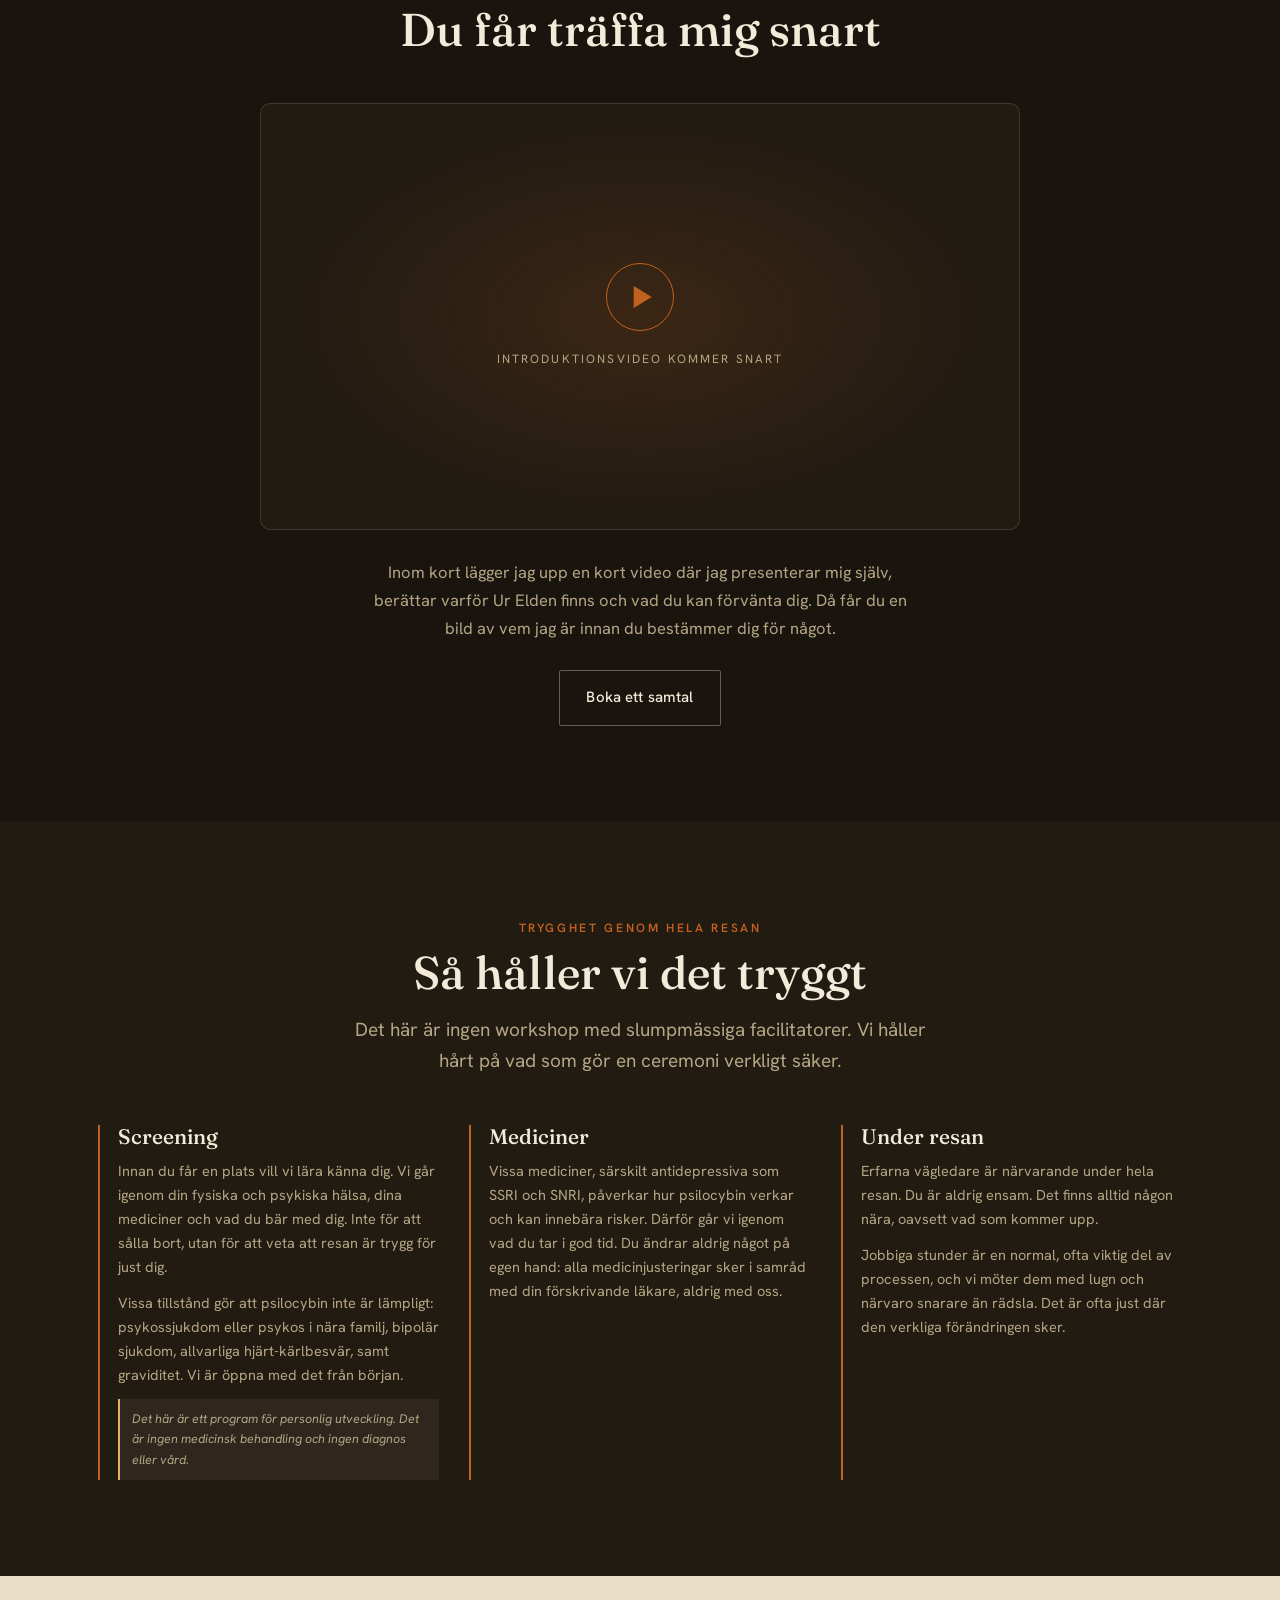
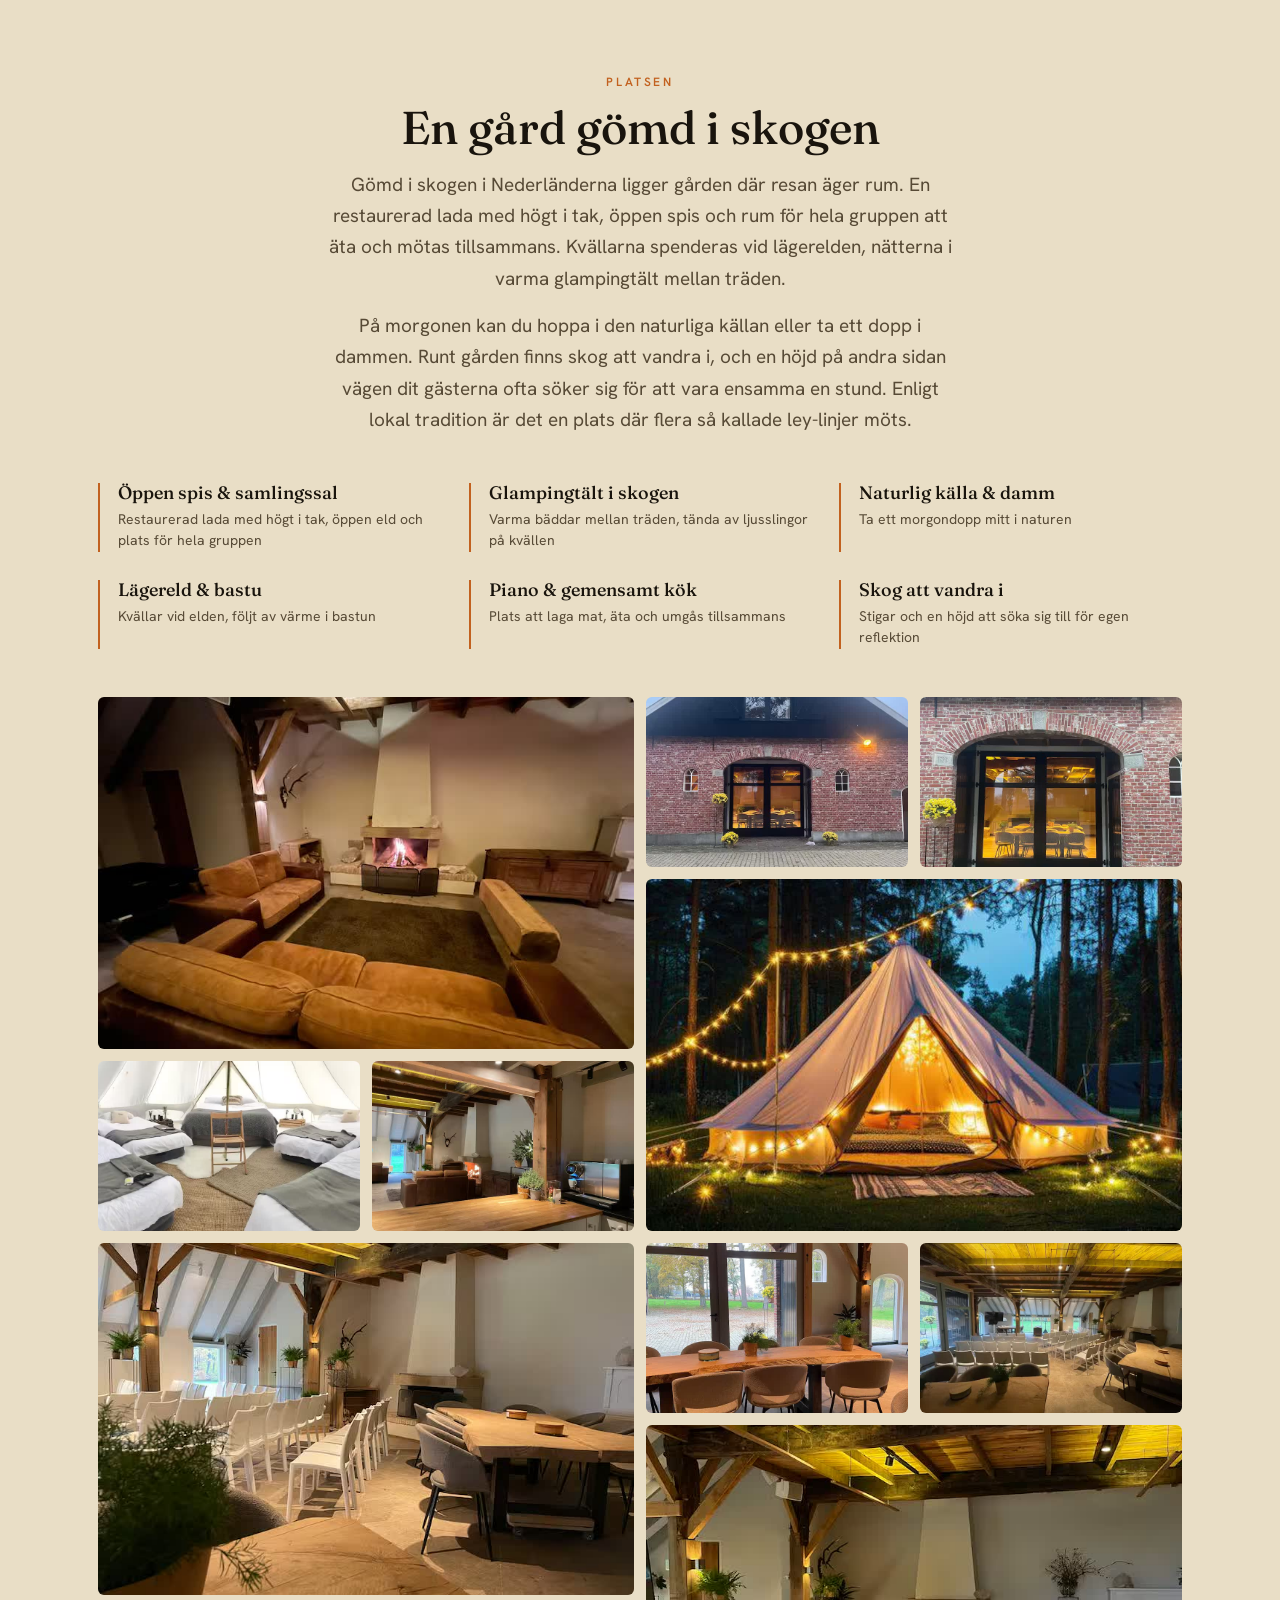
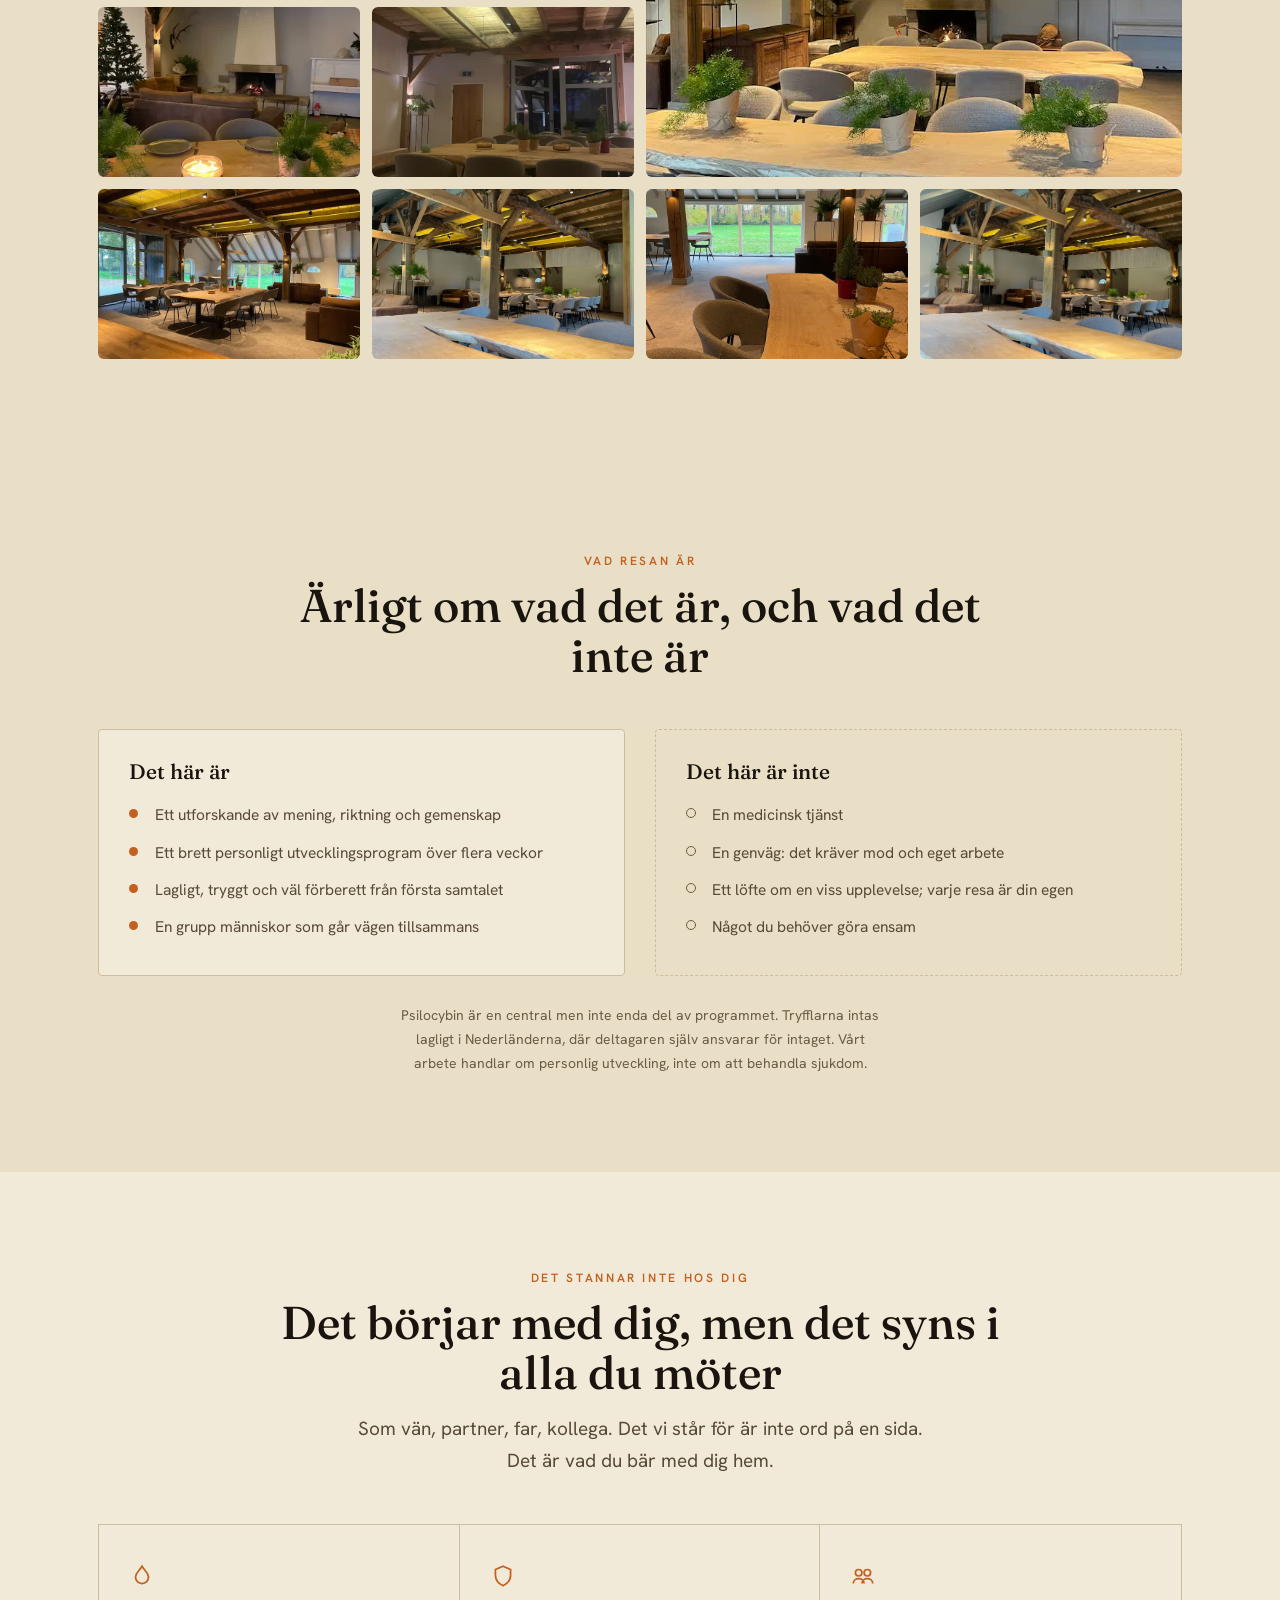
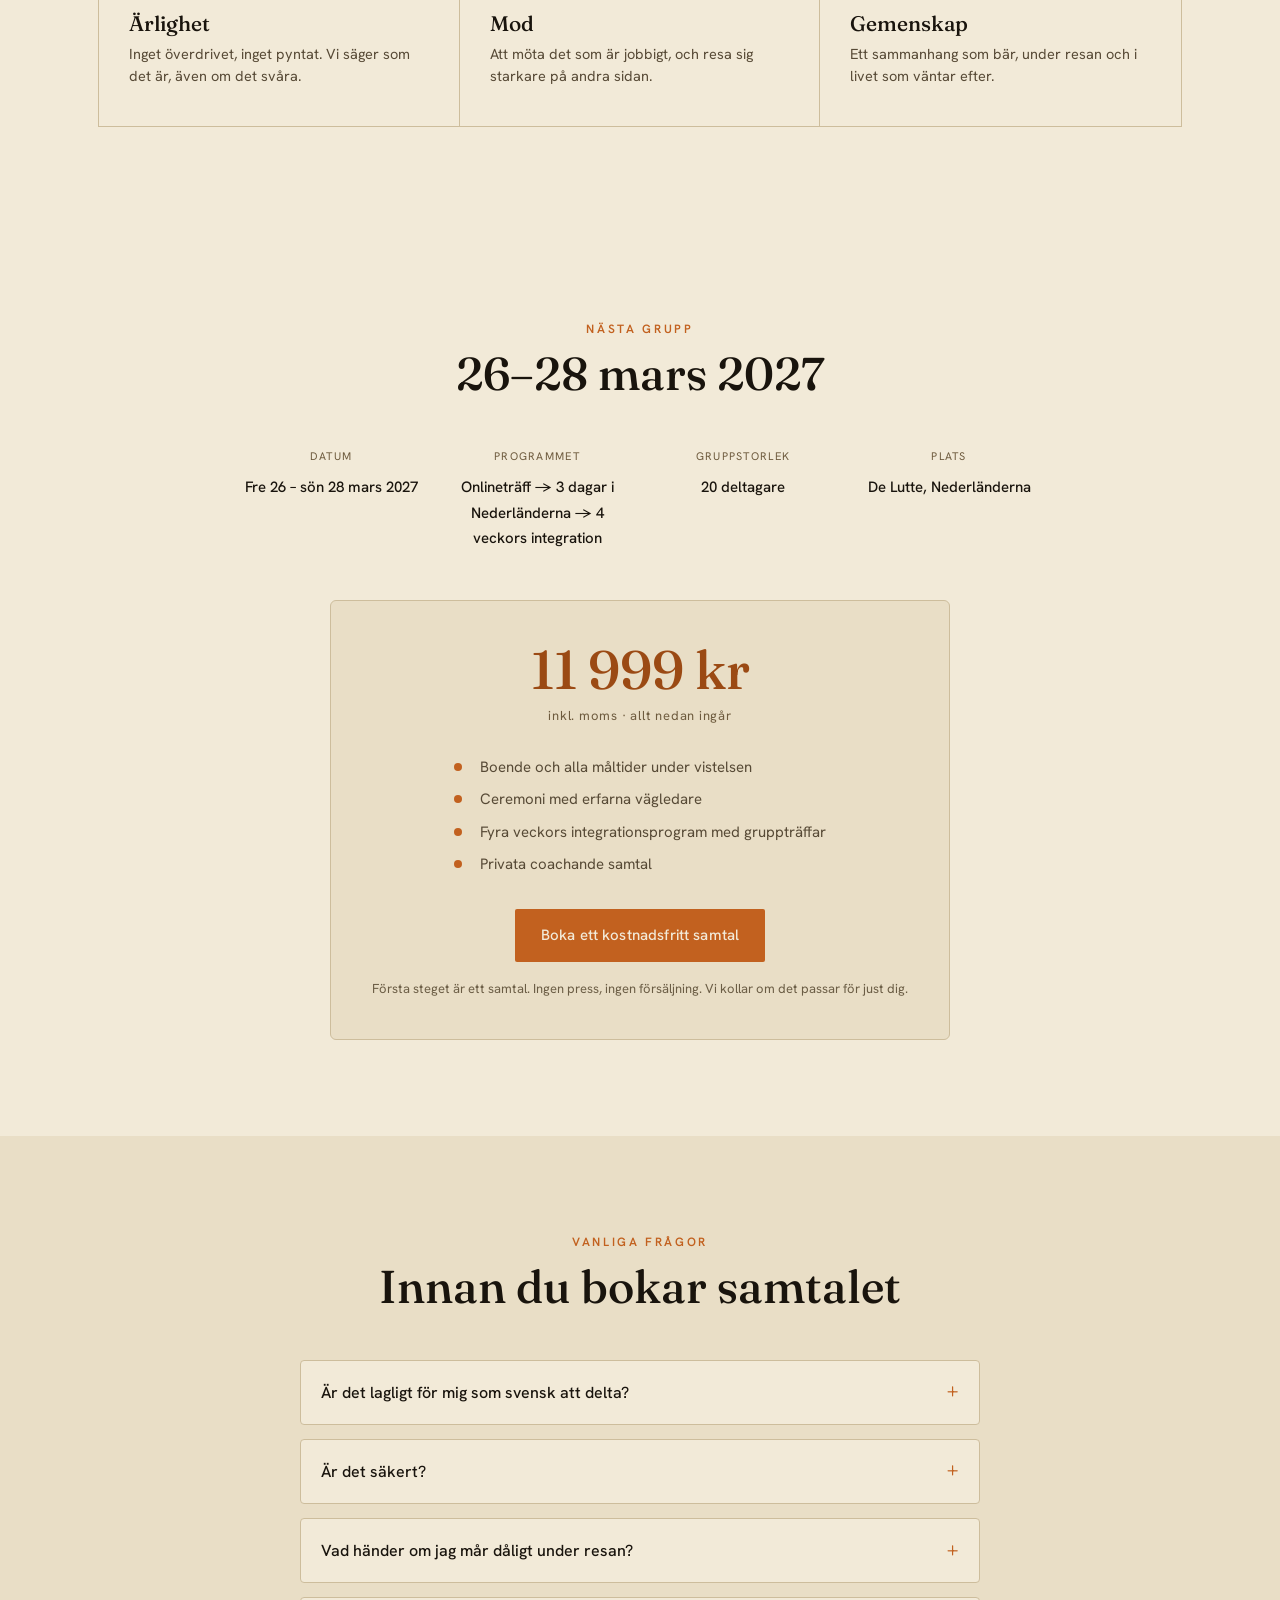
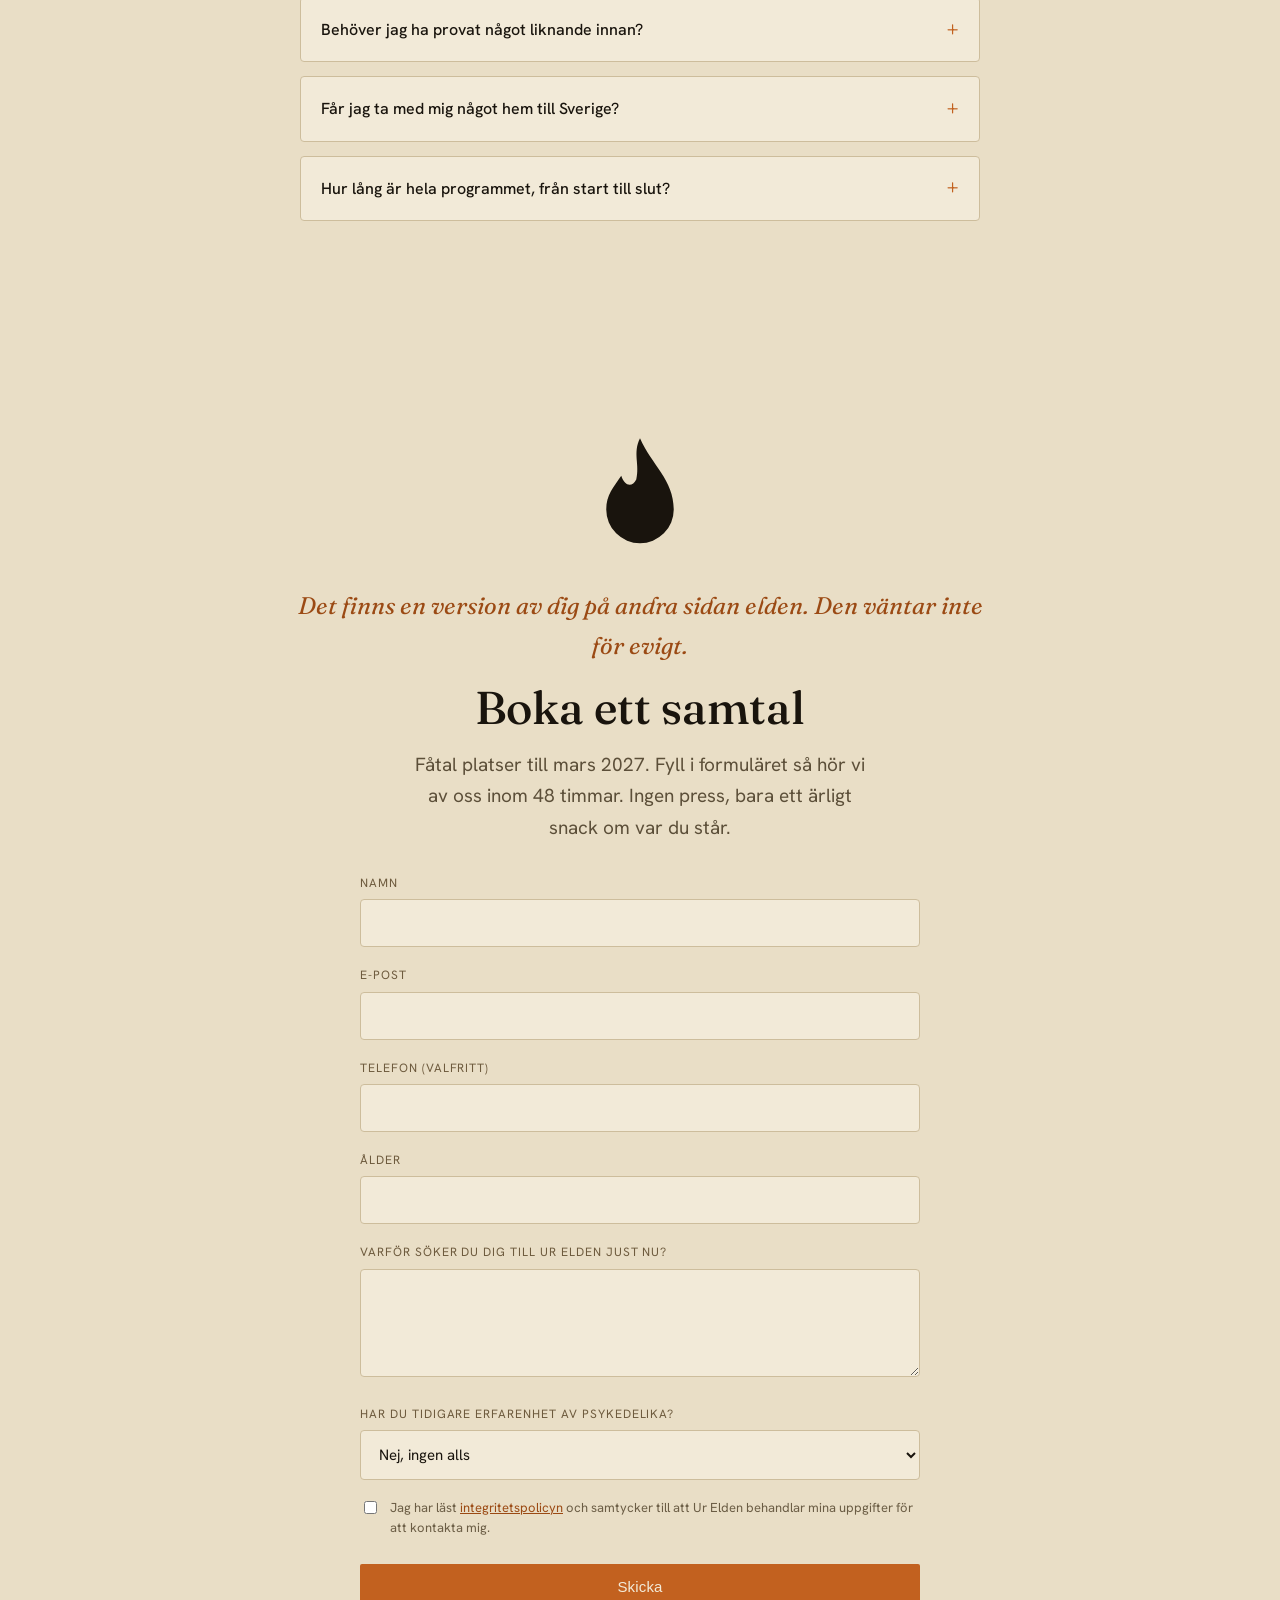
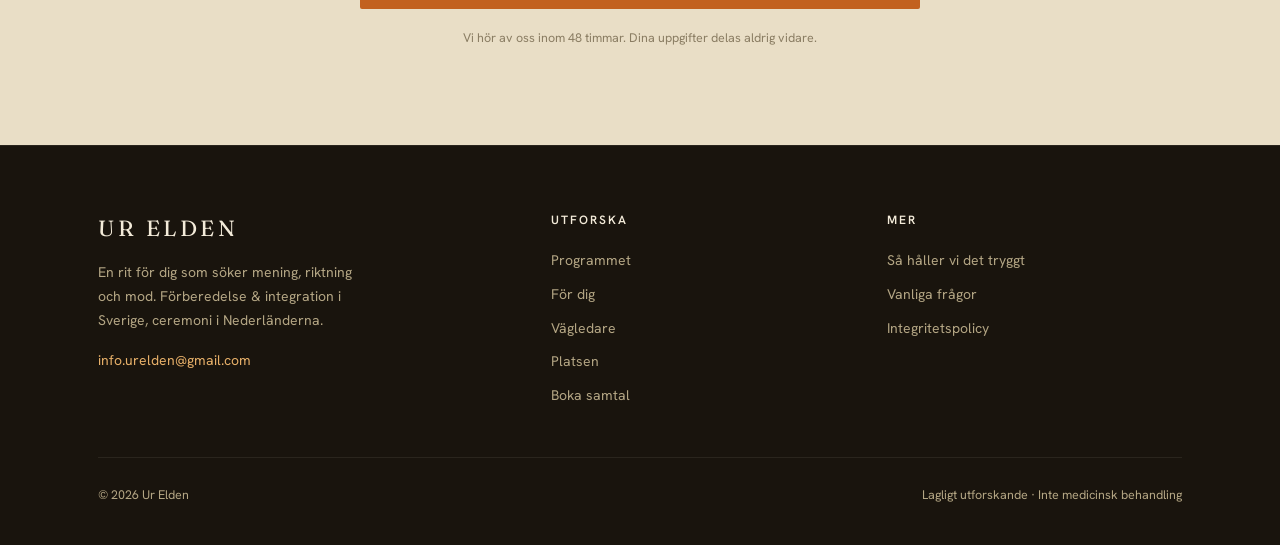
==== commit e09a6300: "Öppna programmet för alla, ta bort män-riktad text Co-Authored-By: Claude Sonnet 5.5 <noreply@anthro" ====
--- a/index.html
+++ b/index.html
@@ -3,19 +3,19 @@
 <head>
   <meta charset="UTF-8">
   <meta name="viewport" content="width=device-width, initial-scale=1">
-  <title>Ur Elden | En rit för män som söker riktning</title>
-  <meta name="description" content="Ur Elden är ett utvecklingsprogram för män förankrat kring en laglig psilocybin-ceremoni. Omgivet av brödraskap och strukturerad integration.">
+  <title>Ur Elden | En rit för dig som söker riktning</title>
+  <meta name="description" content="Ur Elden är ett utvecklingsprogram förankrat kring en laglig psilocybin-ceremoni. Omgivet av gemenskap och strukturerad integration.">
   <link rel="icon" type="image/svg+xml" href="assets/favicon.svg">
   <link rel="canonical" href="https://urelden.se/">
   <meta name="theme-color" content="#19140d">
   <meta property="og:type" content="website">
-  <meta property="og:title" content="Ur Elden | En rit för män som söker riktning">
-  <meta property="og:description" content="Ett utvecklingsprogram för män som söker mening, riktning och mod. Gå genom elden. Res dig ur den.">
+  <meta property="og:title" content="Ur Elden | En rit för dig som söker riktning">
+  <meta property="og:description" content="Ett utvecklingsprogram för dig som söker mening, riktning och mod. Gå genom elden. Res dig ur den.">
   <meta property="og:url" content="https://urelden.se/">
   <meta property="og:locale" content="sv_SE">
   <meta name="twitter:card" content="summary_large_image">
-  <meta name="twitter:title" content="Ur Elden | En rit för män som söker riktning">
-  <meta name="twitter:description" content="Ett utvecklingsprogram för män som söker mening, riktning och mod. Gå genom elden. Res dig ur den.">
+  <meta name="twitter:title" content="Ur Elden | En rit för dig som söker riktning">
+  <meta name="twitter:description" content="Ett utvecklingsprogram för dig som söker mening, riktning och mod. Gå genom elden. Res dig ur den.">
   <link rel="preconnect" href="https://fonts.googleapis.com">
   <link rel="preconnect" href="https://fonts.gstatic.com" crossorigin>
   <link href="https://fonts.googleapis.com/css2?family=Fraunces:opsz,wght@9..144,400;9..144,500;9..144,600&family=Hanken+Grotesk:wght@400;500;600&display=swap" rel="stylesheet">
@@ -78,13 +78,13 @@
   <div class="hero-video-overlay"></div>
 
   <div class="wrap hero-center reveal in">
-    <p class="eyebrow">Psilocybin · Brödraskap · Transformation</p>
+    <p class="eyebrow">Psilocybin · Gemenskap · Transformation</p>
     <div class="hero-wordmark">
       <div class="emblem-name">UR ELDEN</div>
       <div class="emblem-rule"></div>
     </div>
     <h1>Hitta vägen tillbaka till dig själv</h1>
-    <p class="lead">Ett utvecklingsprogram för män förankrat kring en laglig psilocybin-ceremoni, omgivet av ett starkt brödraskap och en strukturerad integration.</p>
+    <p class="lead">Ett utvecklingsprogram förankrat kring en laglig psilocybin-ceremoni, omgivet av en stark gemenskap och en strukturerad integration.</p>
     <div class="hero-cta">
       <a class="btn btn--primary" href="#grupper">Kommande grupper</a>
       <a class="btn btn--ghost" href="#boka">Boka ett samtal</a>
@@ -166,7 +166,7 @@
       </div>
       <div class="item reveal">
         <h3>Söker riktning</h3>
-        <p>Och ett sammanhang av män som vill samma sak, på riktigt.</p>
+        <p>Och ett sammanhang av människor som vill samma sak, på riktigt.</p>
       </div>
     </div>
   </div>
@@ -229,7 +229,7 @@
       <p class="eyebrow">Platsen</p>
       <h2 style="margin-top:10px">En gård gömd i skogen</h2>
       <p class="lead" style="color:#574a36;max-width:58ch;margin:16px auto 0">Gömd i skogen i Nederländerna ligger gården där resan äger rum. En restaurerad lada med högt i tak, öppen spis och rum för hela gruppen att äta och mötas tillsammans. Kvällarna spenderas vid lägerelden, nätterna i varma glampingtält mellan träden.</p>
-      <p class="lead" style="color:#574a36;max-width:58ch;margin:16px auto 0">På morgonen kan du hoppa i den naturliga källan eller ta ett dopp i dammen. Runt gården finns skog att vandra i, och en höjd på andra sidan vägen dit männen ofta söker sig för att vara ensamma en stund. Enligt lokal tradition är det en plats där flera så kallade ley-linjer möts.</p>
+      <p class="lead" style="color:#574a36;max-width:58ch;margin:16px auto 0">På morgonen kan du hoppa i den naturliga källan eller ta ett dopp i dammen. Runt gården finns skog att vandra i, och en höjd på andra sidan vägen dit gästerna ofta söker sig för att vara ensamma en stund. Enligt lokal tradition är det en plats där flera så kallade ley-linjer möts.</p>
     </div>
 
     <div class="venue-feats reveal">
@@ -336,7 +336,7 @@
           <li>Ett utforskande av mening, riktning och gemenskap</li>
           <li>Ett brett personligt utvecklingsprogram över flera veckor</li>
           <li>Lagligt, tryggt och väl förberett från första samtalet</li>
-          <li>En grupp av män som går vägen tillsammans</li>
+          <li>En grupp människor som går vägen tillsammans</li>
         </ul>
       </div>
       <div class="card alt reveal">
@@ -373,7 +373,7 @@
       </div>
       <div class="value reveal">
         <svg viewBox="0 0 24 24" fill="none" stroke="currentColor" stroke-width="1.6"><circle cx="8" cy="9" r="3"/><circle cx="16" cy="9" r="3"/><path d="M3 19c0-3 2.5-4.5 5-4.5S13 16 13 19M11 19c0-3 2.5-4.5 5-4.5S21 16 21 19"/></svg>
-        <h3>Brödraskap</h3>
+        <h3>Gemenskap</h3>
         <p>Ett sammanhang som bär, under resan och i livet som väntar efter.</p>
       </div>
     </div>
@@ -399,7 +399,7 @@
       </div>
       <div>
         <p style="font-size:11px;letter-spacing:.12em;text-transform:uppercase;color:var(--stone);margin-bottom:10px">Gruppstorlek</p>
-        <p style="font-weight:500;font-size:15px">20 män</p>
+        <p style="font-weight:500;font-size:15px">20 deltagare</p>
       </div>
       <div>
         <p style="font-size:11px;letter-spacing:.12em;text-transform:uppercase;color:var(--stone);margin-bottom:10px">Plats</p>
@@ -498,7 +498,7 @@
   <div class="wrap">
     <div class="center reveal">
       <svg class="arch-ico"><use href="#arch"/></svg>
-      <p style="font-family:var(--display);font-style:italic;font-size:clamp(18px,2.4vw,24px);color:var(--ember-dk);margin-bottom:16px">Det finns en version av dig på andra sidan elden. Han väntar inte för evigt.</p>
+      <p style="font-family:var(--display);font-style:italic;font-size:clamp(18px,2.4vw,24px);color:var(--ember-dk);margin-bottom:16px">Det finns en version av dig på andra sidan elden. Den väntar inte för evigt.</p>
       <h2>Boka ett samtal</h2>
       <p class="lead" style="color:#5c4f39;max-width:42ch;margin:var(--sp-lead) auto 30px">Fåtal platser till mars 2027. Fyll i formuläret så hör vi av oss inom 48 timmar. Ingen press, bara ett ärligt snack om var du står.</p>
     </div>
@@ -564,7 +564,7 @@
     <div class="foot-grid">
       <div>
         <div class="foot-brand">UR ELDEN</div>
-        <p style="font-size:14px;max-width:34ch">En rit för män som söker mening, riktning och mod. Förberedelse &amp; integration i Sverige, ceremoni i Nederländerna.</p>
+        <p style="font-size:14px;max-width:34ch">En rit för dig som söker mening, riktning och mod. Förberedelse &amp; integration i Sverige, ceremoni i Nederländerna.</p>
         <a href="mailto:info.urelden@gmail.com" style="margin-top:12px;color:var(--glow)">info.urelden@gmail.com</a>
       </div>
       <div>
